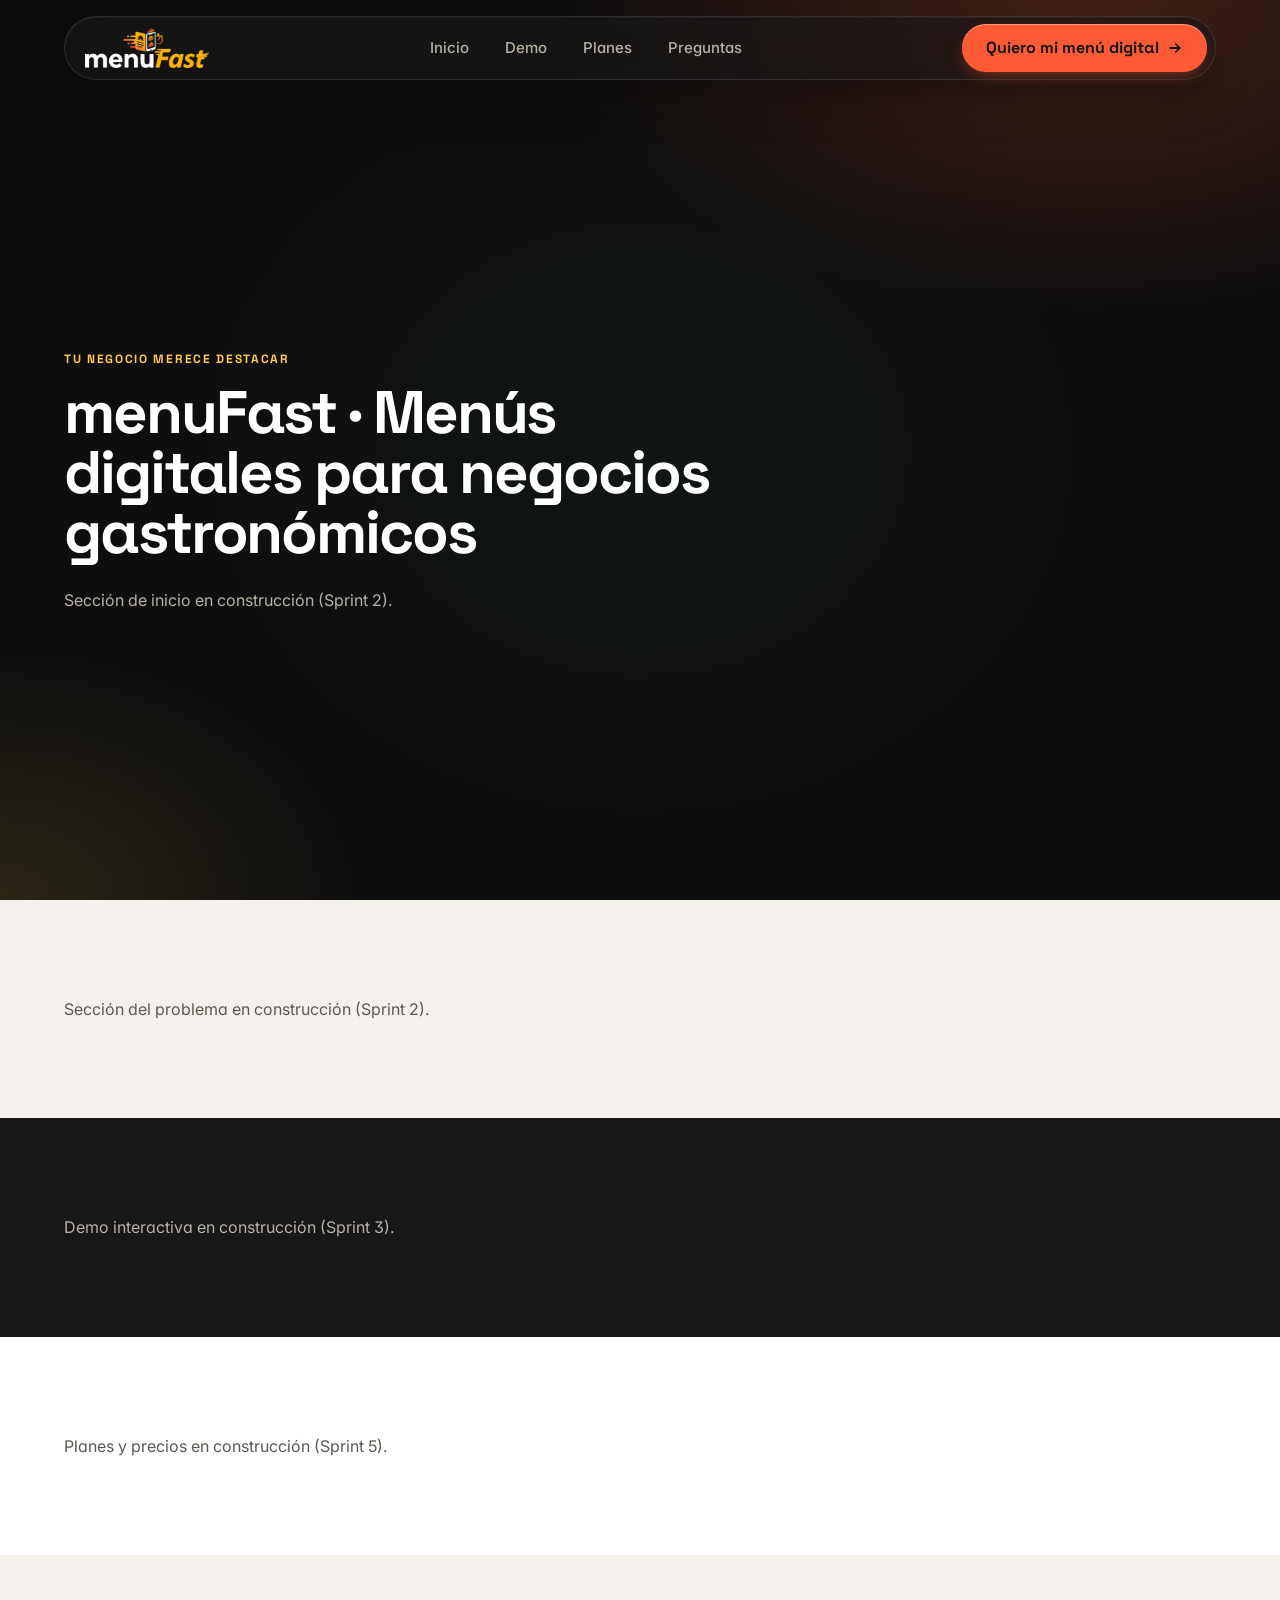
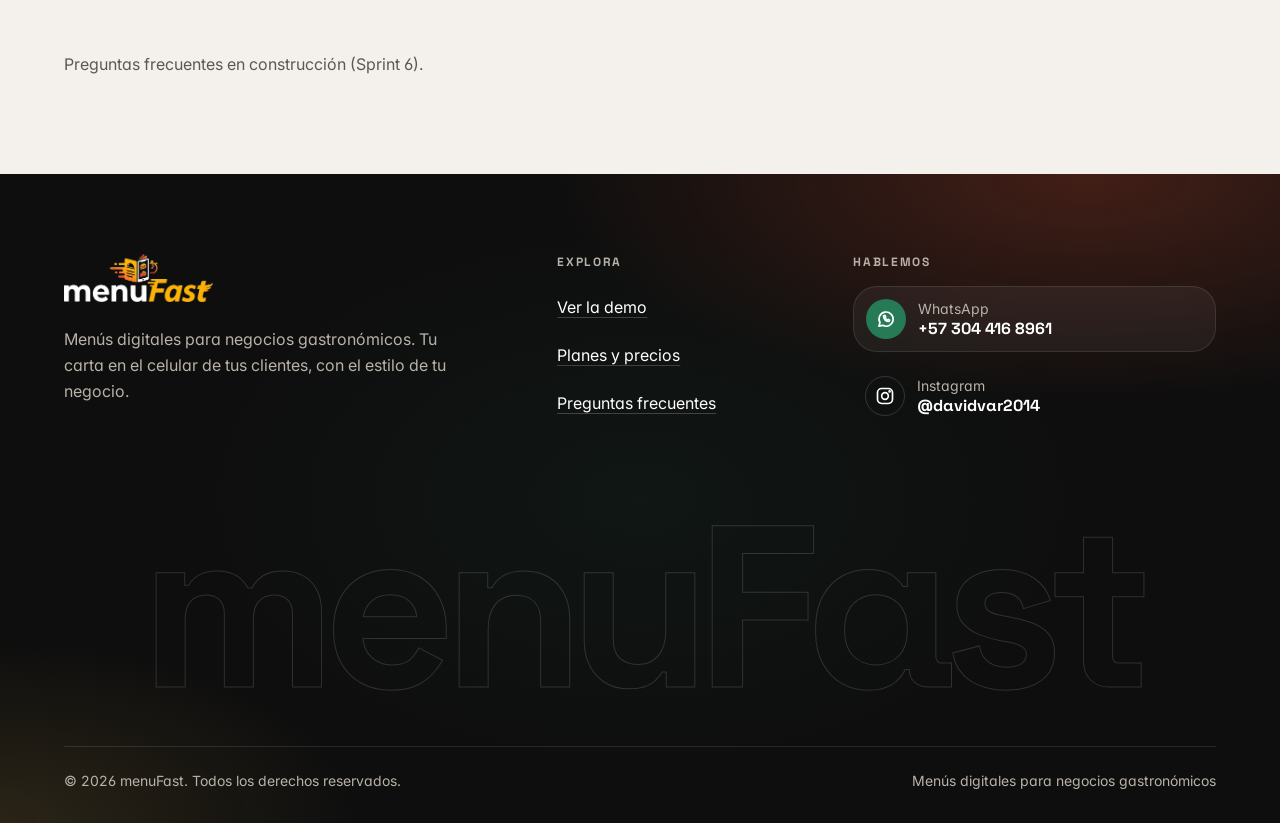
==== index.html @ eea3c393 "sprint-1: base del proyecto, tokens Tailwind, header, footer y config Co-Authored-By: Claude Opus 5." ====
<!doctype html>
<html lang="es-CO">
<head>
  <meta charset="utf-8">
  <meta name="viewport" content="width=device-width, initial-scale=1, viewport-fit=cover">
  <title>menuFast · Menús digitales para negocios gastronómicos</title>
  <meta name="description" content="Menús digitales personalizados para restaurantes, cafeterías y negocios de comida en Colombia. Tu carta en el celular de tus clientes, con código QR y el estilo de tu negocio.">
  <meta name="theme-color" content="">
  <link rel="icon" type="image/png" href="assets/logo/favicon-48.png">
  <link rel="apple-touch-icon" href="assets/logo/apple-touch-icon.png">

  <link rel="preconnect" href="https://fonts.googleapis.com">
  <link rel="preconnect" href="https://fonts.gstatic.com" crossorigin>
  <link rel="stylesheet" href="https://fonts.googleapis.com/css2?family=Inter:wght@400;500;600&family=Space+Grotesk:wght@500;700&display=swap">
  <link rel="stylesheet" href="css/app.css">

  <script src="js/config.js" defer></script>
  <script src="js/main.js" defer></script>
</head>
<body class="min-h-svh overflow-x-clip">

  <a href="#contenido"
     class="sr-only focus:not-sr-only focus:fixed focus:left-4 focus:top-4 focus:z-[60] focus:rounded-pastilla focus:bg-amarillo focus:px-4 focus:py-2 focus:font-semibold focus:text-carbon">
    Saltar al contenido
  </a>

  <!-- ===================== HEADER ===================== -->
  <header id="header" class="group/header fixed inset-x-0 top-0 z-50 px-4 pt-3 sm:px-6 sm:pt-4">
    <div class="vidrio-oscuro mx-auto flex h-16 max-w-6xl items-center justify-between gap-4 rounded-pastilla pl-5 pr-2 shadow-flotante
                transition-[background-color,box-shadow] duration-500 ease-premium
                group-data-[scroll]/header:bg-carbon/85">

      <a href="#inicio" class="flex min-h-11 shrink-0 items-center rounded-pastilla" aria-label="menuFast, ir al inicio">
        <img src="assets/logo/menufast-logo-claro.webp" alt="menuFast" width="640" height="206"
             class="h-9 w-auto sm:h-10" fetchpriority="high">
      </a>

      <nav aria-label="Principal" class="hidden lg:block">
        <ul class="flex items-center gap-1">
          <li><a href="#inicio"    class="nav-enlace">Inicio</a></li>
          <li><a href="#demo"      class="nav-enlace">Demo</a></li>
          <li><a href="#planes"    class="nav-enlace">Planes</a></li>
          <li><a href="#preguntas" class="nav-enlace">Preguntas</a></li>
        </ul>
      </nav>

      <div class="flex items-center gap-2">
        <a data-wa class="btn-cta group hidden h-12 sm:inline-flex">
          Quiero mi menú digital
          <svg aria-hidden="true" viewBox="0 0 20 20" class="size-4 transition-transform duration-300 ease-premium group-hover:translate-x-0.5" fill="none" stroke="currentColor" stroke-width="2.2" stroke-linecap="round" stroke-linejoin="round"><path d="M4 10h12M11 5l5 5-5 5"/></svg>
        </a>

        <button id="menu-boton" type="button"
                class="grid size-12 place-items-center rounded-pastilla text-blanco transition-colors duration-300 ease-premium hover:bg-blanco/10 lg:hidden"
                aria-expanded="false" aria-controls="menu-movil" aria-label="Abrir menú">
          <svg aria-hidden="true" viewBox="0 0 24 24" class="size-6" fill="none" stroke="currentColor" stroke-width="2" stroke-linecap="round">
            <path class="origin-center transition-transform duration-300 ease-premium group-data-[menu-abierto]/header:translate-y-[5px] group-data-[menu-abierto]/header:rotate-45" d="M4 7h16"/>
            <path class="origin-center transition-transform duration-300 ease-premium group-data-[menu-abierto]/header:-translate-y-[5px] group-data-[menu-abierto]/header:-rotate-45" d="M4 17h16"/>
          </svg>
        </button>
      </div>
    </div>

    <!-- Menú móvil -->
    <div id="menu-movil" hidden
         class="vidrio-oscuro mx-auto mt-2 max-w-6xl rounded-tarjeta bg-carbon/95! p-3 shadow-flotante lg:hidden">
      <nav aria-label="Principal móvil">
        <ul class="grid gap-1">
          <li><a href="#inicio"    class="nav-enlace-movil">Inicio <span aria-hidden="true">01</span></a></li>
          <li><a href="#demo"      class="nav-enlace-movil">Demo <span aria-hidden="true">02</span></a></li>
          <li><a href="#planes"    class="nav-enlace-movil">Planes <span aria-hidden="true">03</span></a></li>
          <li><a href="#preguntas" class="nav-enlace-movil">Preguntas <span aria-hidden="true">04</span></a></li>
        </ul>
      </nav>
      <a data-wa class="btn-cta mt-3 w-full">Quiero mi menú digital</a>
    </div>
  </header>

  <!-- ===================== CONTENIDO ===================== -->
  <main id="contenido">

    <!-- Sprint 2: Hero -->
    <section id="inicio" class="malla-carbon relative grid min-h-svh place-items-center px-4 pb-16 pt-32 text-blanco">
      <div class="mx-auto w-full max-w-6xl">
        <p class="etiqueta text-amarillo">Tu negocio merece destacar</p>
        <h1 class="mt-4 max-w-3xl text-4xl sm:text-6xl">menuFast · Menús digitales para negocios gastronómicos</h1>
        <p class="mt-6 text-gris-claro">Sección de inicio en construcción (Sprint 2).</p>
      </div>
    </section>

    <!-- Sprint 2: Problema -->
    <section id="problema" class="bg-crema px-4 py-24">
      <p class="mx-auto max-w-6xl text-gris">Sección del problema en construcción (Sprint 2).</p>
    </section>

    <!-- Sprint 3: Demo interactiva -->
    <section id="demo" class="bg-carbon px-4 py-24 text-blanco">
      <p class="mx-auto max-w-6xl text-gris-claro">Demo interactiva en construcción (Sprint 3).</p>
    </section>

    <!-- Sprint 5: Planes -->
    <section id="planes" class="bg-blanco px-4 py-24">
      <p class="mx-auto max-w-6xl text-gris">Planes y precios en construcción (Sprint 5).</p>
    </section>

    <!-- Sprint 6: Preguntas frecuentes -->
    <section id="preguntas" class="bg-crema px-4 py-24">
      <p class="mx-auto max-w-6xl text-gris">Preguntas frecuentes en construcción (Sprint 6).</p>
    </section>
  </main>

  <!-- ===================== FOOTER ===================== -->
  <footer class="malla-carbon relative overflow-hidden px-4 pb-8 pt-20 text-blanco sm:px-6">
    <div class="mx-auto grid max-w-6xl gap-12 sm:grid-cols-2 lg:grid-cols-12 lg:gap-8">

      <div class="sm:col-span-2 lg:col-span-5">
        <img src="assets/logo/menufast-logo-claro.webp" alt="menuFast" width="640" height="206"
             loading="lazy" class="h-12 w-auto">
        <p class="mt-6 max-w-sm text-gris-claro">
          Menús digitales para negocios gastronómicos. Tu carta en el celular de tus clientes, con el estilo de tu negocio.
        </p>
      </div>

      <nav aria-label="Pie de página" class="lg:col-span-3">
        <h2 class="etiqueta text-gris-claro">Explora</h2>
        <ul class="mt-4 grid gap-1">
          <li><a href="#demo"      class="pie-enlace">Ver la demo</a></li>
          <li><a href="#planes"    class="pie-enlace">Planes y precios</a></li>
          <li><a href="#preguntas" class="pie-enlace">Preguntas frecuentes</a></li>
        </ul>
      </nav>

      <div class="lg:col-span-4">
        <h2 class="etiqueta text-gris-claro">Hablemos</h2>
        <ul class="mt-4 grid gap-3">
          <li>
            <a data-wa class="group flex min-h-11 items-center gap-3 rounded-tarjeta border border-blanco/10 bg-blanco/5 p-3 pr-5
                              transition-colors duration-300 ease-premium hover:border-verde hover:bg-verde/20">
              <span class="grid size-10 shrink-0 place-items-center rounded-pastilla bg-verde text-blanco">
                <svg aria-hidden="true" viewBox="0 0 24 24" class="size-5" fill="none" stroke="currentColor" stroke-width="2" stroke-linecap="round" stroke-linejoin="round"><path d="M3.5 20.5l1.3-4A8.5 8.5 0 1 1 8 19.6z"/><path d="M9 8.5c0 3.5 2.5 6.5 6.5 6.5l1-1.6-2-1-1 .9c-1.1-.5-2.2-1.6-2.7-2.7l.9-1-1-2z"/></svg>
              </span>
              <span class="leading-tight">
                <span class="block text-sm text-gris-claro">WhatsApp</span>
                <span class="block whitespace-nowrap font-display font-bold" data-telefono></span>
              </span>
            </a>
          </li>
          <li data-opcional>
            <a data-instagram target="_blank" rel="noopener"
               class="flex min-h-11 items-center gap-3 rounded-tarjeta p-3 transition-colors duration-300 ease-premium hover:bg-blanco/5">
              <span class="grid size-10 shrink-0 place-items-center rounded-pastilla border border-blanco/15">
                <svg aria-hidden="true" viewBox="0 0 24 24" class="size-5" fill="none" stroke="currentColor" stroke-width="2"><rect x="3" y="3" width="18" height="18" rx="5"/><circle cx="12" cy="12" r="4"/><circle cx="17.5" cy="6.5" r="0.6" fill="currentColor"/></svg>
              </span>
              <span class="leading-tight">
                <span class="block text-sm text-gris-claro">Instagram</span>
                <span class="block font-display font-bold" data-instagram-texto></span>
              </span>
            </a>
          </li>
          <li data-opcional>
            <a data-correo class="pie-enlace"></a>
          </li>
        </ul>
      </div>
    </div>

    <!-- Marca de agua decorativa -->
    <p aria-hidden="true"
       class="pointer-events-none mt-16 select-none text-center font-display text-[clamp(4rem,18vw,15rem)] font-bold leading-none tracking-[-0.06em] text-transparent
              [-webkit-text-stroke:1px_color-mix(in_srgb,var(--color-blanco)_14%,transparent)]">
      menuFast
    </p>

    <div class="mx-auto mt-6 flex max-w-6xl flex-col gap-2 border-t border-blanco/10 pt-6 text-sm text-gris-claro sm:flex-row sm:justify-between">
      <p>© <span data-anio></span> menuFast. Todos los derechos reservados.</p>
      <p>Menús digitales para negocios gastronómicos</p>
    </div>
  </footer>

</body>
</html>
---- css/app.css ----
/*! tailwindcss v4.3.3 | MIT License | https://tailwindcss.com */
@layer properties{@supports (((-webkit-hyphens:none)) and (not (margin-trim:inline))) or ((-moz-orient:inline) and (not (color:rgb(from red r g b)))){*,:before,:after,::backdrop{--tw-border-style:solid;--tw-leading:initial;--tw-font-weight:initial;--tw-tracking:initial;--tw-shadow:0 0 #0000;--tw-shadow-color:initial;--tw-shadow-alpha:100%;--tw-inset-shadow:0 0 #0000;--tw-inset-shadow-color:initial;--tw-inset-shadow-alpha:100%;--tw-ring-color:initial;--tw-ring-shadow:0 0 #0000;--tw-inset-ring-color:initial;--tw-inset-ring-shadow:0 0 #0000;--tw-ring-inset:initial;--tw-ring-offset-width:0px;--tw-ring-offset-color:#fff;--tw-ring-offset-shadow:0 0 #0000;--tw-backdrop-blur:initial;--tw-backdrop-brightness:initial;--tw-backdrop-contrast:initial;--tw-backdrop-grayscale:initial;--tw-backdrop-hue-rotate:initial;--tw-backdrop-invert:initial;--tw-backdrop-opacity:initial;--tw-backdrop-saturate:initial;--tw-backdrop-sepia:initial;--tw-duration:initial;--tw-ease:initial;--tw-translate-x:0;--tw-translate-y:0;--tw-translate-z:0}}}@layer theme{:root,:host{--font-sans:"Inter", ui-sans-serif, system-ui, sans-serif;--font-mono:ui-monospace, SFMono-Regular, Menlo, Monaco, Consolas, "Liberation Mono", "Courier New", monospace;--spacing:.25rem;--container-sm:24rem;--container-3xl:48rem;--container-6xl:72rem;--text-xs:.75rem;--text-xs--line-height:calc(1 / .75);--text-sm:.875rem;--text-sm--line-height:calc(1.25 / .875);--text-base:1rem;--text-base--line-height:calc(1.5 / 1);--text-xl:1.25rem;--text-xl--line-height:calc(1.75 / 1.25);--text-4xl:2.25rem;--text-4xl--line-height:calc(2.5 / 2.25);--text-6xl:3.75rem;--text-6xl--line-height:1;--font-weight-medium:500;--font-weight-semibold:600;--font-weight-bold:700;--leading-tight:1.25;--radius-2xl:1rem;--blur-xl:24px;--default-transition-duration:.15s;--default-transition-timing-function:cubic-bezier(.4, 0, .2, 1);--default-font-family:var(--font-sans);--default-mono-font-family:var(--font-mono);--color-carbon:#171717;--color-carbon-hondo:#0e0e0e;--color-coral:#ff5a36;--color-amarillo:#ffc857;--color-blanco:#fff;--color-crema:#f4f1ec;--color-verde:#267a55;--color-gris:#5c5852;--color-gris-claro:#b8b2a8;--font-display:"Space Grotesk", ui-sans-serif, system-ui, sans-serif;--tracking-titular:-.035em;--tracking-etiqueta:.14em;--leading-titular:1.02;--leading-lectura:1.65;--ease-premium:cubic-bezier(.22, 1, .36, 1);--shadow-cta-hover:0 1px 0 #ffffff59 inset, 0 10px 28px -6px #ff5a368c, 0 2px 4px #1717171f;--radius-pastilla:999px;--radius-tarjeta:1.5rem}}@layer base{*,:after,:before,::backdrop{box-sizing:border-box;border:0 solid;margin:0;padding:0}::file-selector-button{box-sizing:border-box;border:0 solid;margin:0;padding:0}html,:host{-webkit-text-size-adjust:100%;tab-size:4;line-height:1.5;font-family:var(--default-font-family,-apple-system, BlinkMacSystemFont, "Segoe UI", Roboto, "Helvetica Neue", "Noto Sans", Arial, sans-serif, "Apple Color Emoji", "Segoe UI Emoji", "Segoe UI Symbol", "Noto Color Emoji");font-feature-settings:var(--default-font-feature-settings,normal);font-variation-settings:var(--default-font-variation-settings,normal);-webkit-tap-highlight-color:transparent}hr{height:0;color:inherit;border-top-width:1px}abbr:where([title]){-webkit-text-decoration:underline dotted;text-decoration:underline dotted}h1,h2,h3,h4,h5,h6{font-size:inherit;font-weight:inherit}a{color:inherit;-webkit-text-decoration:inherit;-webkit-text-decoration:inherit;-webkit-text-decoration:inherit;text-decoration:inherit}b,strong{font-weight:bolder}code,kbd,samp,pre{font-family:var(--default-mono-font-family,ui-monospace, SFMono-Regular, Menlo, Monaco, Consolas, "Liberation Mono", "Courier New", monospace);font-feature-settings:var(--default-mono-font-feature-settings,normal);font-variation-settings:var(--default-mono-font-variation-settings,normal);font-size:1em}small{font-size:80%}sub,sup{vertical-align:baseline;font-size:75%;line-height:0;position:relative}sub{bottom:-.25em}sup{top:-.5em}table{text-indent:0;border-color:inherit;border-collapse:collapse}:-moz-focusring:where(:not(iframe)){outline:auto}progress{vertical-align:baseline}summary{display:list-item}ol,ul,menu{list-style:none}img,svg,video,canvas,audio,iframe,embed,object{vertical-align:middle;display:block}img,video{max-width:100%;height:auto}button,input,select,optgroup,textarea{font:inherit;font-feature-settings:inherit;font-variation-settings:inherit;letter-spacing:inherit;color:inherit;opacity:1;background-color:#0000;border-radius:0}::file-selector-button{font:inherit;font-feature-settings:inherit;font-variation-settings:inherit;letter-spacing:inherit;color:inherit;opacity:1;background-color:#0000;border-radius:0}:where(select:is([multiple],[size])) optgroup{font-weight:bolder}:where(select:is([multiple],[size])) optgroup option{padding-inline-start:20px}::file-selector-button{margin-inline-end:4px}::placeholder{opacity:1}@supports (not ((-webkit-appearance:-apple-pay-button))) or (contain-intrinsic-size:1px){::placeholder{color:currentColor}@supports (color:color-mix(in lab, red, red)){::placeholder{color:color-mix(in oklab, currentcolor 50%, transparent)}}}textarea{resize:vertical}::-webkit-search-decoration{-webkit-appearance:none}::-webkit-date-and-time-value{min-height:1lh;text-align:inherit}::-webkit-datetime-edit{display:inline-flex}::-webkit-datetime-edit-fields-wrapper{padding:0}::-webkit-datetime-edit{padding-block:0}::-webkit-datetime-edit-year-field{padding-block:0}::-webkit-datetime-edit-month-field{padding-block:0}::-webkit-datetime-edit-day-field{padding-block:0}::-webkit-datetime-edit-hour-field{padding-block:0}::-webkit-datetime-edit-minute-field{padding-block:0}::-webkit-datetime-edit-second-field{padding-block:0}::-webkit-datetime-edit-millisecond-field{padding-block:0}::-webkit-datetime-edit-meridiem-field{padding-block:0}::-webkit-calendar-picker-indicator{line-height:1}:-moz-ui-invalid{box-shadow:none}button,input:where([type=button],[type=reset],[type=submit]){appearance:button}::file-selector-button{appearance:button}::-webkit-inner-spin-button{height:auto}::-webkit-outer-spin-button{height:auto}[hidden]:where(:not([hidden=until-found])){display:none!important}html{scroll-behavior:smooth;-webkit-text-size-adjust:100%;scroll-padding-top:6rem}body{background-color:var(--color-crema);font-family:var(--font-sans);font-size:var(--text-base);line-height:var(--tw-leading,var(--text-base--line-height));color:var(--color-carbon);-webkit-font-smoothing:antialiased;-moz-osx-font-smoothing:grayscale;line-height:var(--leading-lectura);font-feature-settings:"cv11", "ss01"}h1,h2,h3{font-family:var(--font-display);--tw-font-weight:var(--font-weight-bold);font-weight:var(--font-weight-bold);text-wrap:balance;letter-spacing:var(--tracking-titular);line-height:var(--leading-titular)}:focus-visible{outline:3px solid var(--color-amarillo);outline-offset:3px;border-radius:6px}@media (prefers-reduced-motion:reduce){html{scroll-behavior:auto}*,:before,:after{transition-duration:.01ms!important;animation-duration:.01ms!important}}}@layer components{.btn-cta{min-height:calc(var(--spacing) * 11);justify-content:center;align-items:center;gap:calc(var(--spacing) * 2);border-radius:var(--radius-pastilla);background-color:var(--color-coral);padding-inline:calc(var(--spacing) * 6);padding-block:calc(var(--spacing) * 3);font-family:var(--font-display);font-size:var(--text-base);line-height:var(--tw-leading,var(--text-base--line-height));--tw-font-weight:var(--font-weight-bold);font-weight:var(--font-weight-bold);color:var(--color-carbon);--tw-shadow:0 1px 0 var(--tw-shadow-color,#ffffff59) inset, 0 6px 16px -4px var(--tw-shadow-color,#ff5a3673), 0 2px 4px var(--tw-shadow-color,#1717171f);box-shadow:var(--tw-inset-shadow), var(--tw-inset-ring-shadow), var(--tw-ring-offset-shadow), var(--tw-ring-shadow), var(--tw-shadow);transition-property:transform,box-shadow,background-color;transition-timing-function:var(--tw-ease,var(--default-transition-timing-function));transition-duration:var(--tw-duration,var(--default-transition-duration));--tw-duration:.3s;--tw-ease:var(--ease-premium);transition-duration:.3s;transition-timing-function:var(--ease-premium);display:inline-flex}@media (hover:hover){.btn-cta:hover{--tw-translate-y:calc(var(--spacing) * -.5);translate:var(--tw-translate-x) var(--tw-translate-y)}}.btn-cta:active{--tw-translate-y:0px;translate:var(--tw-translate-x) var(--tw-translate-y);scale:.98}.btn-cta:hover{box-shadow:var(--shadow-cta-hover)}.vidrio-oscuro{border-style:var(--tw-border-style);border-width:1px;border-color:#ffffff1a}@supports (color:color-mix(in lab, red, red)){.vidrio-oscuro{border-color:color-mix(in oklab, var(--color-blanco) 10%, transparent)}}.vidrio-oscuro{background-color:#171717b3}@supports (color:color-mix(in lab, red, red)){.vidrio-oscuro{background-color:color-mix(in oklab, var(--color-carbon) 70%, transparent)}}.vidrio-oscuro{--tw-backdrop-blur:blur(var(--blur-xl));--tw-backdrop-saturate:saturate(150%);-webkit-backdrop-filter:var(--tw-backdrop-blur,) var(--tw-backdrop-brightness,) var(--tw-backdrop-contrast,) var(--tw-backdrop-grayscale,) var(--tw-backdrop-hue-rotate,) var(--tw-backdrop-invert,) var(--tw-backdrop-opacity,) var(--tw-backdrop-saturate,) var(--tw-backdrop-sepia,);backdrop-filter:var(--tw-backdrop-blur,) var(--tw-backdrop-brightness,) var(--tw-backdrop-contrast,) var(--tw-backdrop-grayscale,) var(--tw-backdrop-hue-rotate,) var(--tw-backdrop-invert,) var(--tw-backdrop-opacity,) var(--tw-backdrop-saturate,) var(--tw-backdrop-sepia,)}.malla-carbon{background-color:var(--color-carbon-hondo);background-image:radial-gradient(60% 50% at 85% 0,#ff5a3638,#0000 70%),radial-gradient(40% 40% at 0 100%,#ffc8571f,#0000 70%),radial-gradient(50% 60%,#267a5514,#0000 70%)}@supports (color:color-mix(in lab, red, red)){.malla-carbon{background-image:radial-gradient(60% 50% at 85% 0%, color-mix(in srgb, var(--color-coral) 22%, transparent), transparent 70%), radial-gradient(40% 40% at 0% 100%, color-mix(in srgb, var(--color-amarillo) 12%, transparent), transparent 70%), radial-gradient(50% 60% at 50% 50%, color-mix(in srgb, var(--color-verde) 8%, transparent), transparent 70%)}}.nav-enlace{min-height:calc(var(--spacing) * 11);border-radius:var(--radius-pastilla);padding-inline:calc(var(--spacing) * 4);--tw-font-weight:var(--font-weight-medium);font-size:.9375rem;font-weight:var(--font-weight-medium);color:var(--color-gris-claro);transition-property:color,background-color,border-color,outline-color,text-decoration-color,fill,stroke,--tw-gradient-from,--tw-gradient-via,--tw-gradient-to;transition-timing-function:var(--tw-ease,var(--default-transition-timing-function));transition-duration:var(--tw-duration,var(--default-transition-duration));--tw-duration:.3s;--tw-ease:var(--ease-premium);transition-duration:.3s;transition-timing-function:var(--ease-premium);align-items:center;display:inline-flex;position:relative}@media (hover:hover){.nav-enlace:hover{background-color:#ffffff0d}@supports (color:color-mix(in lab, red, red)){.nav-enlace:hover{background-color:color-mix(in oklab, var(--color-blanco) 5%, transparent)}}.nav-enlace:hover{color:var(--color-blanco)}}.nav-enlace-movil{min-height:calc(var(--spacing) * 14);border-radius:var(--radius-2xl);padding-inline:calc(var(--spacing) * 4);font-family:var(--font-display);font-size:var(--text-xl);line-height:var(--tw-leading,var(--text-xl--line-height));--tw-font-weight:var(--font-weight-bold);font-weight:var(--font-weight-bold);color:var(--color-blanco);transition-property:color,background-color,border-color,outline-color,text-decoration-color,fill,stroke,--tw-gradient-from,--tw-gradient-via,--tw-gradient-to;transition-timing-function:var(--tw-ease,var(--default-transition-timing-function));transition-duration:var(--tw-duration,var(--default-transition-duration));--tw-duration:.3s;--tw-ease:var(--ease-premium);transition-duration:.3s;transition-timing-function:var(--ease-premium);justify-content:space-between;align-items:center;display:flex}@media (hover:hover){.nav-enlace-movil:hover{background-color:#ffffff0d}@supports (color:color-mix(in lab, red, red)){.nav-enlace-movil:hover{background-color:color-mix(in oklab, var(--color-blanco) 5%, transparent)}}}.nav-enlace-movil span{font-family:var(--font-sans);font-size:var(--text-sm);line-height:var(--tw-leading,var(--text-sm--line-height));--tw-font-weight:var(--font-weight-medium);font-weight:var(--font-weight-medium);color:var(--color-gris-claro)}.pie-enlace{min-height:calc(var(--spacing) * 11);color:var(--color-blanco);align-items:center;text-decoration-line:underline;text-decoration-color:#fff3;display:inline-flex}@supports (color:color-mix(in lab, red, red)){.pie-enlace{-webkit-text-decoration-color:color-mix(in oklab, var(--color-blanco) 20%, transparent);-webkit-text-decoration-color:color-mix(in oklab, var(--color-blanco) 20%, transparent);text-decoration-color:color-mix(in oklab, var(--color-blanco) 20%, transparent)}}.pie-enlace{text-underline-offset:4px;transition-property:color,background-color,border-color,outline-color,text-decoration-color,fill,stroke,--tw-gradient-from,--tw-gradient-via,--tw-gradient-to;transition-timing-function:var(--tw-ease,var(--default-transition-timing-function));transition-duration:var(--tw-duration,var(--default-transition-duration));--tw-duration:.3s;--tw-ease:var(--ease-premium);transition-duration:.3s;transition-timing-function:var(--ease-premium)}@media (hover:hover){.pie-enlace:hover{-webkit-text-decoration-color:var(--color-coral);-webkit-text-decoration-color:var(--color-coral);text-decoration-color:var(--color-coral)}}.etiqueta{font-family:var(--font-display);font-size:var(--text-xs);line-height:var(--tw-leading,var(--text-xs--line-height));--tw-font-weight:var(--font-weight-bold);font-weight:var(--font-weight-bold);text-transform:uppercase;letter-spacing:var(--tracking-etiqueta)}}@layer utilities{.pointer-events-none{pointer-events:none}.sr-only{clip-path:inset(50%);white-space:nowrap;border-width:0;width:1px;height:1px;margin:-1px;padding:0;position:absolute;overflow:hidden}.fixed{position:fixed}.relative{position:relative}.inset-x-0{inset-inline:0}.top-0{top:0}.z-50{z-index:50}.mx-auto{margin-inline:auto}.mt-2{margin-top:calc(var(--spacing) * 2)}.mt-3{margin-top:calc(var(--spacing) * 3)}.mt-4{margin-top:calc(var(--spacing) * 4)}.mt-6{margin-top:calc(var(--spacing) * 6)}.mt-16{margin-top:calc(var(--spacing) * 16)}.block{display:block}.flex{display:flex}.grid{display:grid}.hidden{display:none}.size-4{width:calc(var(--spacing) * 4);height:calc(var(--spacing) * 4)}.size-5{width:calc(var(--spacing) * 5);height:calc(var(--spacing) * 5)}.size-6{width:calc(var(--spacing) * 6);height:calc(var(--spacing) * 6)}.size-10{width:calc(var(--spacing) * 10);height:calc(var(--spacing) * 10)}.size-12{width:calc(var(--spacing) * 12);height:calc(var(--spacing) * 12)}.h-9{height:calc(var(--spacing) * 9)}.h-12{height:calc(var(--spacing) * 12)}.h-16{height:calc(var(--spacing) * 16)}.min-h-11{min-height:calc(var(--spacing) * 11)}.min-h-svh{min-height:100svh}.w-auto{width:auto}.w-full{width:100%}.max-w-3xl{max-width:var(--container-3xl)}.max-w-6xl{max-width:var(--container-6xl)}.max-w-sm{max-width:var(--container-sm)}.shrink-0{flex-shrink:0}.origin-center{transform-origin:50%}.flex-col{flex-direction:column}.place-items-center{place-items:center}.items-center{align-items:center}.justify-between{justify-content:space-between}.gap-1{gap:var(--spacing)}.gap-2{gap:calc(var(--spacing) * 2)}.gap-3{gap:calc(var(--spacing) * 3)}.gap-4{gap:calc(var(--spacing) * 4)}.gap-12{gap:calc(var(--spacing) * 12)}.overflow-hidden{overflow:hidden}.overflow-x-clip{overflow-x:clip}.rounded-pastilla{border-radius:var(--radius-pastilla)}.rounded-tarjeta{border-radius:var(--radius-tarjeta)}.border{border-style:var(--tw-border-style);border-width:1px}.border-t{border-top-style:var(--tw-border-style);border-top-width:1px}.border-blanco\/10{border-color:#ffffff1a}@supports (color:color-mix(in lab, red, red)){.border-blanco\/10{border-color:color-mix(in oklab, var(--color-blanco) 10%, transparent)}}.border-blanco\/15{border-color:#ffffff26}@supports (color:color-mix(in lab, red, red)){.border-blanco\/15{border-color:color-mix(in oklab, var(--color-blanco) 15%, transparent)}}.bg-blanco{background-color:var(--color-blanco)}.bg-blanco\/5{background-color:#ffffff0d}@supports (color:color-mix(in lab, red, red)){.bg-blanco\/5{background-color:color-mix(in oklab, var(--color-blanco) 5%, transparent)}}.bg-carbon{background-color:var(--color-carbon)}.bg-carbon\/95\!{background-color:#171717f2!important}@supports (color:color-mix(in lab, red, red)){.bg-carbon\/95\!{background-color:color-mix(in oklab, var(--color-carbon) 95%, transparent)!important}}.bg-crema{background-color:var(--color-crema)}.bg-verde{background-color:var(--color-verde)}.p-3{padding:calc(var(--spacing) * 3)}.px-4{padding-inline:calc(var(--spacing) * 4)}.py-24{padding-block:calc(var(--spacing) * 24)}.pt-3{padding-top:calc(var(--spacing) * 3)}.pt-6{padding-top:calc(var(--spacing) * 6)}.pt-20{padding-top:calc(var(--spacing) * 20)}.pt-32{padding-top:calc(var(--spacing) * 32)}.pr-2{padding-right:calc(var(--spacing) * 2)}.pr-5{padding-right:calc(var(--spacing) * 5)}.pb-8{padding-bottom:calc(var(--spacing) * 8)}.pb-16{padding-bottom:calc(var(--spacing) * 16)}.pl-5{padding-left:calc(var(--spacing) * 5)}.text-center{text-align:center}.font-display{font-family:var(--font-display)}.text-4xl{font-size:var(--text-4xl);line-height:var(--tw-leading,var(--text-4xl--line-height))}.text-sm{font-size:var(--text-sm);line-height:var(--tw-leading,var(--text-sm--line-height))}.text-\[clamp\(4rem\,18vw\,15rem\)\]{font-size:clamp(4rem,18vw,15rem)}.leading-none{--tw-leading:1;line-height:1}.leading-tight{--tw-leading:var(--leading-tight);line-height:var(--leading-tight)}.font-bold{--tw-font-weight:var(--font-weight-bold);font-weight:var(--font-weight-bold)}.tracking-\[-0\.06em\]{--tw-tracking:-.06em;letter-spacing:-.06em}.whitespace-nowrap{white-space:nowrap}.text-amarillo{color:var(--color-amarillo)}.text-blanco{color:var(--color-blanco)}.text-gris{color:var(--color-gris)}.text-gris-claro{color:var(--color-gris-claro)}.text-transparent{color:#0000}.shadow-flotante{--tw-shadow:0 1px 0 var(--tw-shadow-color,#ffffff0f) inset, 0 8px 16px -4px var(--tw-shadow-color,#0e0e0e59), 0 24px 48px -12px var(--tw-shadow-color,#0e0e0e73);box-shadow:var(--tw-inset-shadow), var(--tw-inset-ring-shadow), var(--tw-ring-offset-shadow), var(--tw-ring-shadow), var(--tw-shadow)}.backdrop-blur{--tw-backdrop-blur:blur(8px);-webkit-backdrop-filter:var(--tw-backdrop-blur,) var(--tw-backdrop-brightness,) var(--tw-backdrop-contrast,) var(--tw-backdrop-grayscale,) var(--tw-backdrop-hue-rotate,) var(--tw-backdrop-invert,) var(--tw-backdrop-opacity,) var(--tw-backdrop-saturate,) var(--tw-backdrop-sepia,);backdrop-filter:var(--tw-backdrop-blur,) var(--tw-backdrop-brightness,) var(--tw-backdrop-contrast,) var(--tw-backdrop-grayscale,) var(--tw-backdrop-hue-rotate,) var(--tw-backdrop-invert,) var(--tw-backdrop-opacity,) var(--tw-backdrop-saturate,) var(--tw-backdrop-sepia,)}.transition-\[background-color\,box-shadow\]{transition-property:background-color,box-shadow;transition-timing-function:var(--tw-ease,var(--default-transition-timing-function));transition-duration:var(--tw-duration,var(--default-transition-duration))}.transition-colors{transition-property:color,background-color,border-color,outline-color,text-decoration-color,fill,stroke,--tw-gradient-from,--tw-gradient-via,--tw-gradient-to;transition-timing-function:var(--tw-ease,var(--default-transition-timing-function));transition-duration:var(--tw-duration,var(--default-transition-duration))}.transition-transform{transition-property:transform,translate,scale,rotate;transition-timing-function:var(--tw-ease,var(--default-transition-timing-function));transition-duration:var(--tw-duration,var(--default-transition-duration))}.duration-300{--tw-duration:.3s;transition-duration:.3s}.duration-500{--tw-duration:.5s;transition-duration:.5s}.ease-premium{--tw-ease:var(--ease-premium);transition-timing-function:var(--ease-premium)}.select-none{-webkit-user-select:none;user-select:none}.\[-webkit-text-stroke\:1px_color-mix\(in_srgb\,var\(--color-blanco\)_14\%\,transparent\)\]{-webkit-text-stroke:1px #ffffff24}@supports (color:color-mix(in lab, red, red)){.\[-webkit-text-stroke\:1px_color-mix\(in_srgb\,var\(--color-blanco\)_14\%\,transparent\)\]{-webkit-text-stroke:1px color-mix(in srgb,var(--color-blanco) 14%,transparent)}}@media (hover:hover){.group-hover\:translate-x-0\.5:is(:where(.group):hover *){--tw-translate-x:calc(var(--spacing) * .5);translate:var(--tw-translate-x) var(--tw-translate-y)}}.group-data-\[menu-abierto\]\/header\:-translate-y-\[5px\]:is(:where(.group\/header)[data-menu-abierto] *){--tw-translate-y:calc(5px * -1);translate:var(--tw-translate-x) var(--tw-translate-y)}.group-data-\[menu-abierto\]\/header\:translate-y-\[5px\]:is(:where(.group\/header)[data-menu-abierto] *){--tw-translate-y:5px;translate:var(--tw-translate-x) var(--tw-translate-y)}.group-data-\[menu-abierto\]\/header\:-rotate-45:is(:where(.group\/header)[data-menu-abierto] *){rotate:-45deg}.group-data-\[menu-abierto\]\/header\:rotate-45:is(:where(.group\/header)[data-menu-abierto] *){rotate:45deg}.group-data-\[scroll\]\/header\:bg-carbon\/85:is(:where(.group\/header)[data-scroll] *){background-color:#171717d9}@supports (color:color-mix(in lab, red, red)){.group-data-\[scroll\]\/header\:bg-carbon\/85:is(:where(.group\/header)[data-scroll] *){background-color:color-mix(in oklab, var(--color-carbon) 85%, transparent)}}@media (hover:hover){.hover\:border-verde:hover{border-color:var(--color-verde)}.hover\:bg-blanco\/5:hover{background-color:#ffffff0d}@supports (color:color-mix(in lab, red, red)){.hover\:bg-blanco\/5:hover{background-color:color-mix(in oklab, var(--color-blanco) 5%, transparent)}}.hover\:bg-blanco\/10:hover{background-color:#ffffff1a}@supports (color:color-mix(in lab, red, red)){.hover\:bg-blanco\/10:hover{background-color:color-mix(in oklab, var(--color-blanco) 10%, transparent)}}.hover\:bg-verde\/20:hover{background-color:#267a5533}@supports (color:color-mix(in lab, red, red)){.hover\:bg-verde\/20:hover{background-color:color-mix(in oklab, var(--color-verde) 20%, transparent)}}}.focus\:not-sr-only:focus{clip-path:none;white-space:normal;width:auto;height:auto;margin:0;padding:0;position:static;overflow:visible}.focus\:fixed:focus{position:fixed}.focus\:top-4:focus{top:calc(var(--spacing) * 4)}.focus\:left-4:focus{left:calc(var(--spacing) * 4)}.focus\:z-\[60\]:focus{z-index:60}.focus\:rounded-pastilla:focus{border-radius:var(--radius-pastilla)}.focus\:bg-amarillo:focus{background-color:var(--color-amarillo)}.focus\:px-4:focus{padding-inline:calc(var(--spacing) * 4)}.focus\:py-2:focus{padding-block:calc(var(--spacing) * 2)}.focus\:font-semibold:focus{--tw-font-weight:var(--font-weight-semibold);font-weight:var(--font-weight-semibold)}.focus\:text-carbon:focus{color:var(--color-carbon)}@media (min-width:40rem){.sm\:col-span-2{grid-column:span 2/span 2}.sm\:inline-flex{display:inline-flex}.sm\:h-10{height:calc(var(--spacing) * 10)}.sm\:grid-cols-2{grid-template-columns:repeat(2,minmax(0,1fr))}.sm\:flex-row{flex-direction:row}.sm\:justify-between{justify-content:space-between}.sm\:px-6{padding-inline:calc(var(--spacing) * 6)}.sm\:pt-4{padding-top:calc(var(--spacing) * 4)}.sm\:text-6xl{font-size:var(--text-6xl);line-height:var(--tw-leading,var(--text-6xl--line-height))}}@media (min-width:64rem){.lg\:col-span-3{grid-column:span 3/span 3}.lg\:col-span-4{grid-column:span 4/span 4}.lg\:col-span-5{grid-column:span 5/span 5}.lg\:block{display:block}.lg\:hidden{display:none}.lg\:grid-cols-12{grid-template-columns:repeat(12,minmax(0,1fr))}.lg\:gap-8{gap:calc(var(--spacing) * 8)}}}@property --tw-border-style{syntax:"*";inherits:false;initial-value:solid}@property --tw-leading{syntax:"*";inherits:false}@property --tw-font-weight{syntax:"*";inherits:false}@property --tw-tracking{syntax:"*";inherits:false}@property --tw-shadow{syntax:"*";inherits:false;initial-value:0 0 #0000}@property --tw-shadow-color{syntax:"*";inherits:false}@property --tw-shadow-alpha{syntax:"<percentage>";inherits:false;initial-value:100%}@property --tw-inset-shadow{syntax:"*";inherits:false;initial-value:0 0 #0000}@property --tw-inset-shadow-color{syntax:"*";inherits:false}@property --tw-inset-shadow-alpha{syntax:"<percentage>";inherits:false;initial-value:100%}@property --tw-ring-color{syntax:"*";inherits:false}@property --tw-ring-shadow{syntax:"*";inherits:false;initial-value:0 0 #0000}@property --tw-inset-ring-color{syntax:"*";inherits:false}@property --tw-inset-ring-shadow{syntax:"*";inherits:false;initial-value:0 0 #0000}@property --tw-ring-inset{syntax:"*";inherits:false}@property --tw-ring-offset-width{syntax:"<length>";inherits:false;initial-value:0}@property --tw-ring-offset-color{syntax:"*";inherits:false;initial-value:#fff}@property --tw-ring-offset-shadow{syntax:"*";inherits:false;initial-value:0 0 #0000}@property --tw-backdrop-blur{syntax:"*";inherits:false}@property --tw-backdrop-brightness{syntax:"*";inherits:false}@property --tw-backdrop-contrast{syntax:"*";inherits:false}@property --tw-backdrop-grayscale{syntax:"*";inherits:false}@property --tw-backdrop-hue-rotate{syntax:"*";inherits:false}@property --tw-backdrop-invert{syntax:"*";inherits:false}@property --tw-backdrop-opacity{syntax:"*";inherits:false}@property --tw-backdrop-saturate{syntax:"*";inherits:false}@property --tw-backdrop-sepia{syntax:"*";inherits:false}@property --tw-duration{syntax:"*";inherits:false}@property --tw-ease{syntax:"*";inherits:false}@property --tw-translate-x{syntax:"*";inherits:false;initial-value:0}@property --tw-translate-y{syntax:"*";inherits:false;initial-value:0}@property --tw-translate-z{syntax:"*";inherits:false;initial-value:0}
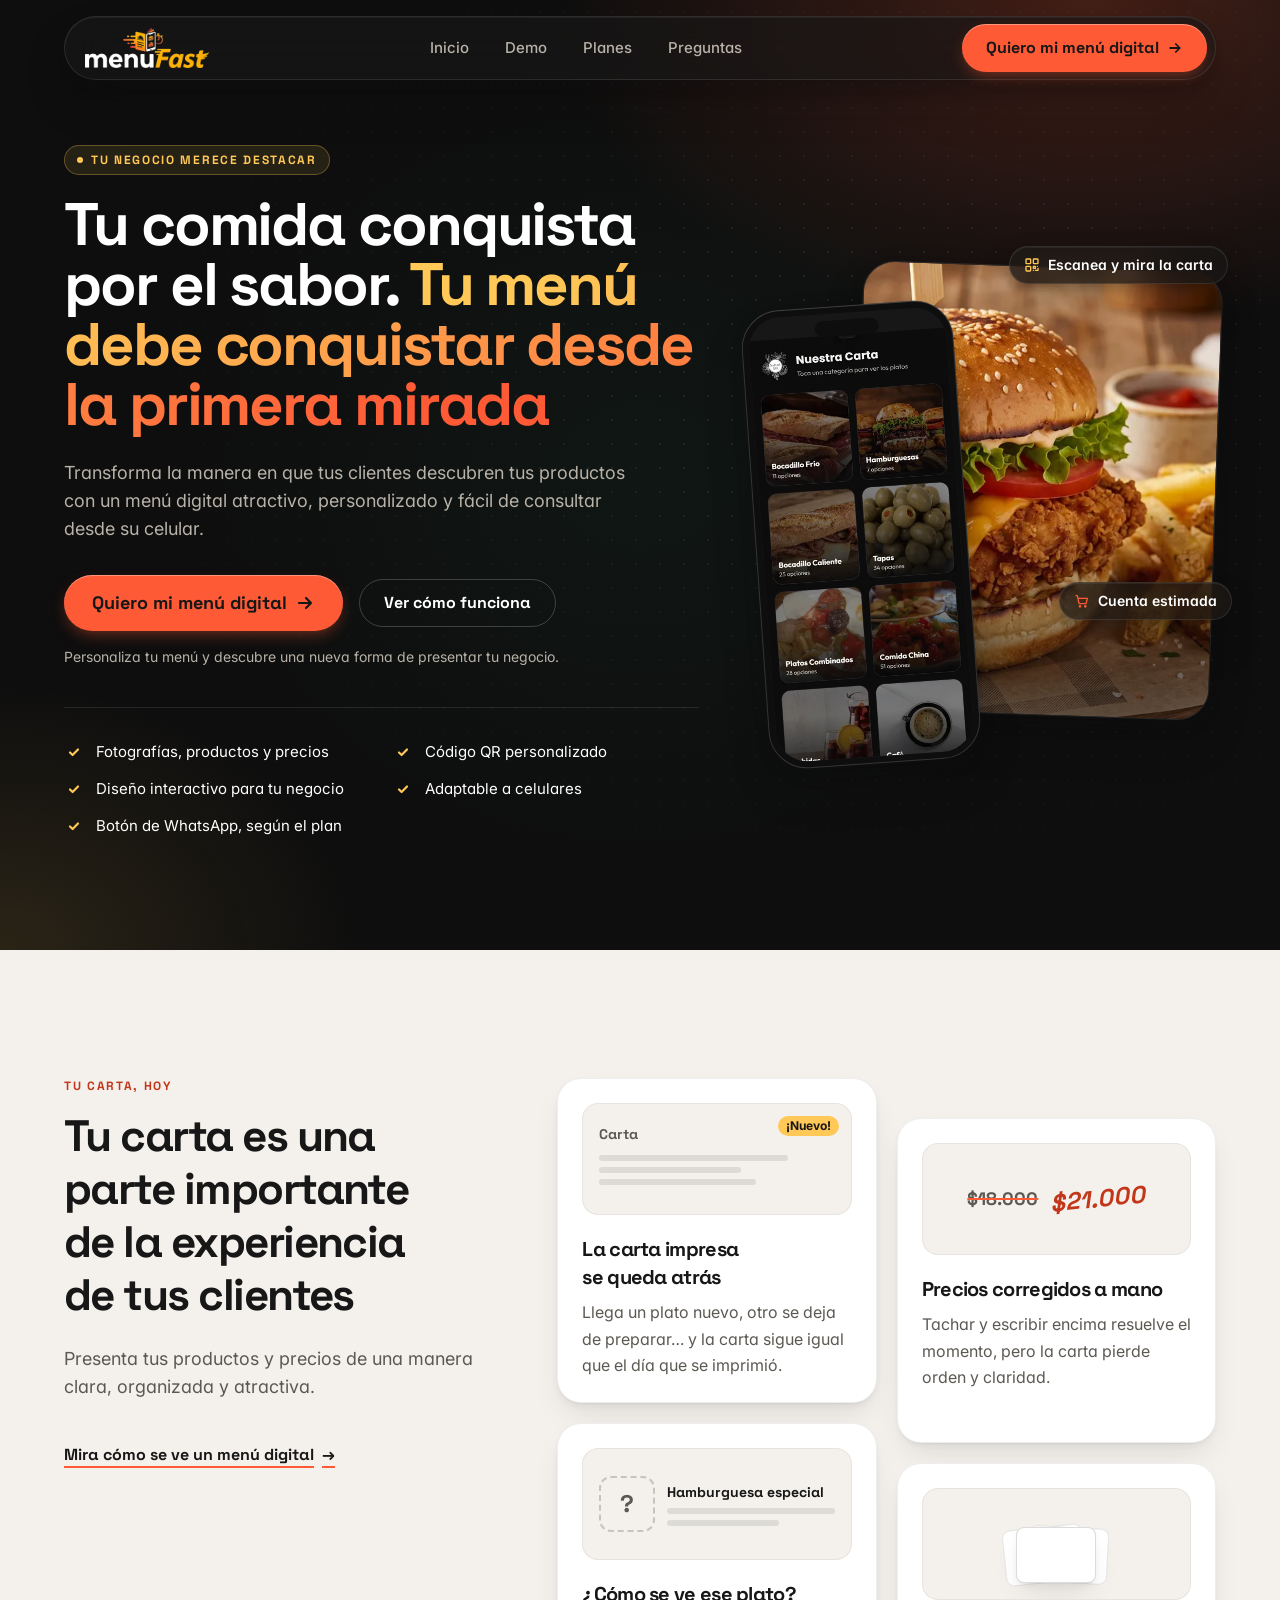
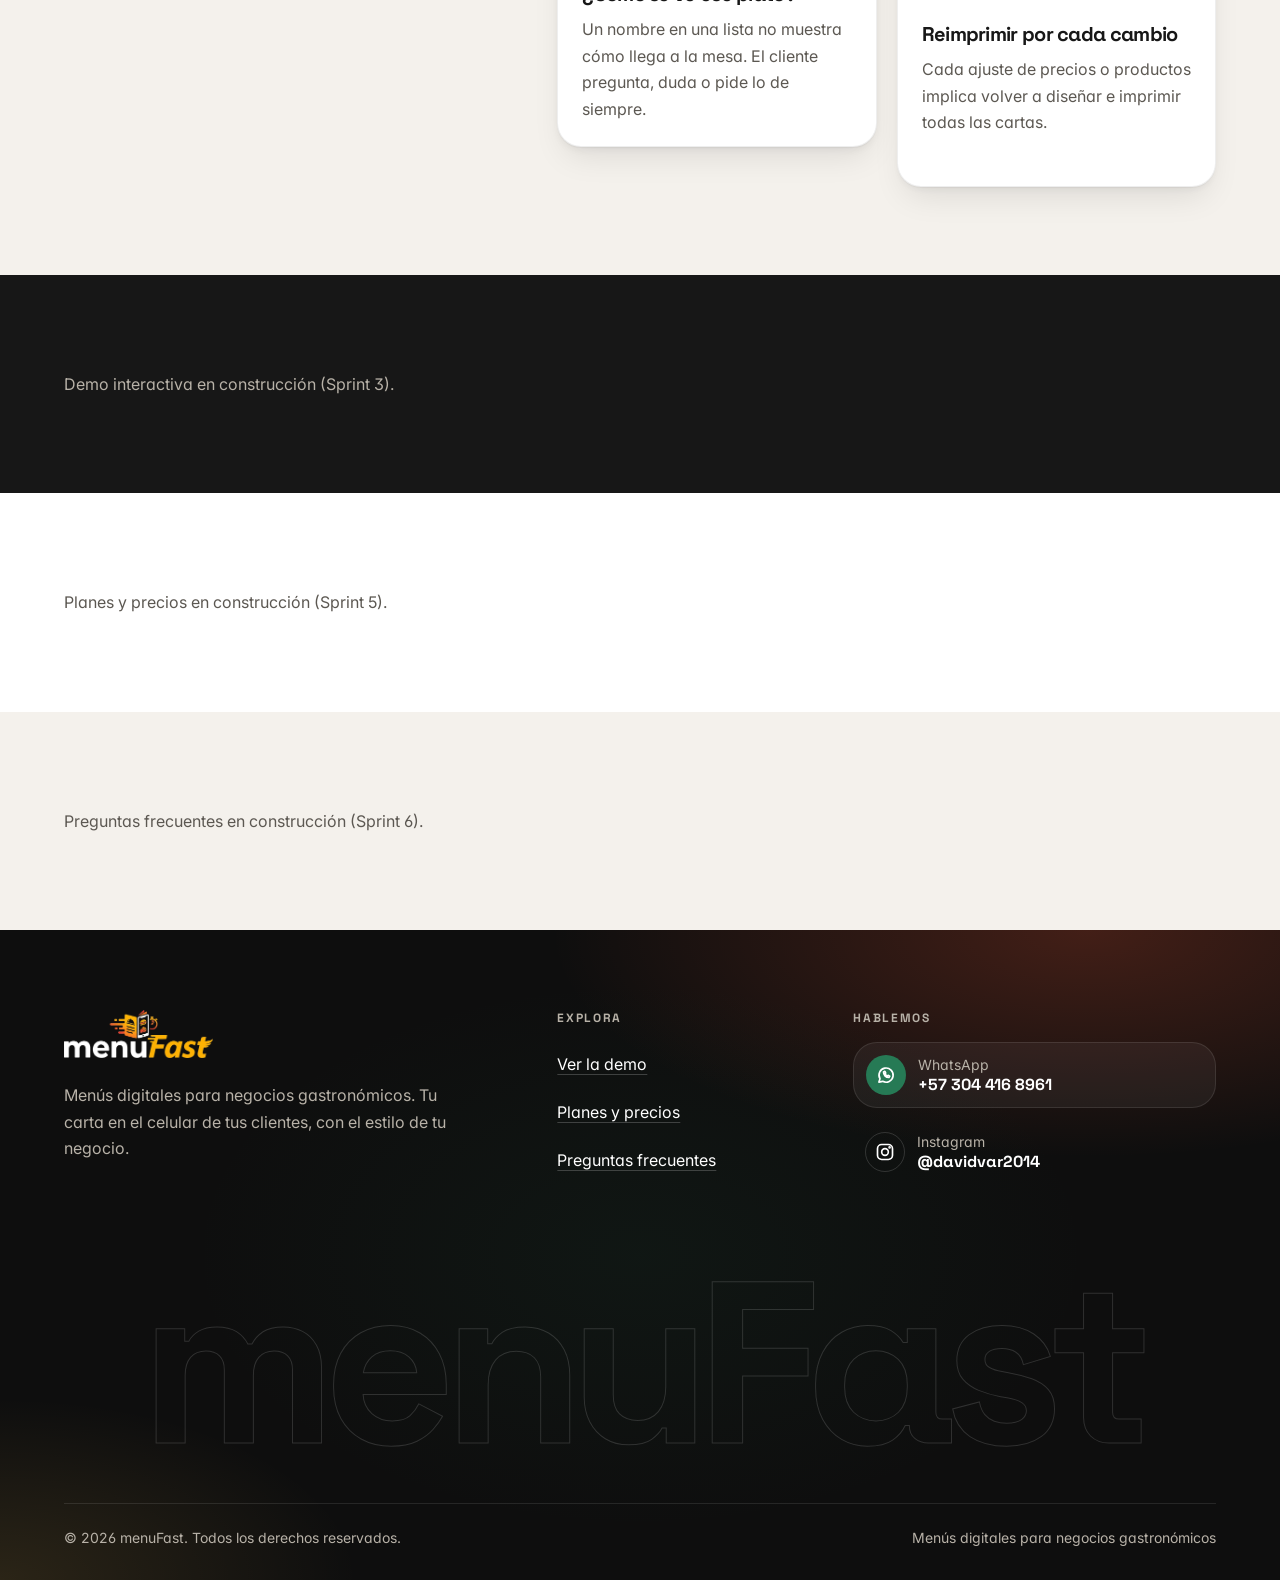
==== commit 433edafe: "sprint-2: hero con mockup de celular y sección del problema Co-Authored-By: Claude Opus 5.5 <noreply" ====
--- a/index.html
+++ b/index.html
@@ -79,18 +79,141 @@
   <!-- ===================== CONTENIDO ===================== -->
   <main id="contenido">
 
-    <!-- Sprint 2: Hero -->
-    <section id="inicio" class="malla-carbon relative grid min-h-svh place-items-center px-4 pb-16 pt-32 text-blanco">
-      <div class="mx-auto w-full max-w-6xl">
-        <p class="etiqueta text-amarillo">Tu negocio merece destacar</p>
-        <h1 class="mt-4 max-w-3xl text-4xl sm:text-6xl">menuFast · Menús digitales para negocios gastronómicos</h1>
-        <p class="mt-6 text-gris-claro">Sección de inicio en construcción (Sprint 2).</p>
-      </div>
-    </section>
-
-    <!-- Sprint 2: Problema -->
-    <section id="problema" class="bg-crema px-4 py-24">
-      <p class="mx-auto max-w-6xl text-gris">Sección del problema en construcción (Sprint 2).</p>
+    <!-- ===================== INICIO (HERO) ===================== -->
+    <section id="inicio" aria-labelledby="hero-titulo"
+             class="malla-carbon trama-puntos relative isolate overflow-hidden px-4 pb-20 pt-28 text-blanco sm:px-6 sm:pt-36 lg:pb-28">
+      <div class="mx-auto grid max-w-6xl items-center gap-y-16 lg:grid-cols-12 lg:gap-x-8">
+
+        <!-- Texto -->
+        <div class="lg:col-span-7 lg:pr-6">
+          <p class="etiqueta inline-flex items-center gap-2 rounded-pastilla border border-amarillo/30 bg-amarillo/10 px-3 py-1.5 text-amarillo">
+            <span class="size-1.5 rounded-pastilla bg-amarillo" aria-hidden="true"></span>
+            Tu negocio merece destacar
+          </p>
+
+          <h1 id="hero-titulo" class="mt-5 text-[2.125rem] sm:text-5xl lg:text-[3.75rem]">
+            Tu comida conquista por el sabor.
+            <span class="texto-degradado">Tu menú debe conquistar desde la primera mirada</span>
+          </h1>
+
+          <p class="mt-5 max-w-xl text-lg text-gris-claro sm:mt-6">
+            Transforma la manera en que tus clientes descubren tus productos con un menú digital atractivo, personalizado y fácil de consultar desde su celular.
+          </p>
+
+          <div class="mt-7 flex flex-col items-start gap-3 sm:mt-8 sm:flex-row sm:items-center sm:gap-4">
+            <a data-wa class="btn-cta group h-14 px-7 text-lg">
+              Quiero mi menú digital
+              <svg aria-hidden="true" viewBox="0 0 20 20" class="size-5 transition-transform duration-300 ease-premium group-hover:translate-x-1" fill="none" stroke="currentColor" stroke-width="2.2" stroke-linecap="round" stroke-linejoin="round"><path d="M4 10h12M11 5l5 5-5 5"/></svg>
+            </a>
+            <a href="#demo" class="btn-fantasma">Ver cómo funciona</a>
+          </div>
+          <p class="mt-4 text-sm text-gris-claro">Personaliza tu menú y descubre una nueva forma de presentar tu negocio.</p>
+
+          <ul class="mt-10 grid gap-x-6 gap-y-3 border-t border-blanco/10 pt-8 sm:grid-cols-2" aria-label="Qué incluye">
+            <li class="beneficio-hero">Fotografías, productos y precios</li>
+            <li class="beneficio-hero">Código QR personalizado</li>
+            <li class="beneficio-hero">Diseño interactivo para tu negocio</li>
+            <li class="beneficio-hero">Adaptable a celulares</li>
+            <li class="beneficio-hero">Botón de WhatsApp, según el plan</li>
+          </ul>
+        </div>
+
+        <!-- Visual: foto + celular superpuesto -->
+        <div class="relative mx-auto w-full max-w-md lg:col-span-5 lg:max-w-none">
+          <div class="relative ml-auto w-[78%] rotate-[2deg] overflow-hidden rounded-[2rem] border border-blanco/10 shadow-flotante">
+            <img src="assets/img/hero-hamburguesa-800.webp"
+                 srcset="assets/img/hero-hamburguesa-480.webp 480w, assets/img/hero-hamburguesa-800.webp 800w, assets/img/hero-hamburguesa-1200.webp 1200w"
+                 sizes="(min-width: 1024px) 360px, 70vw"
+                 width="800" height="1000" alt="Hamburguesa de pollo apanado con queso, lechuga y tomate, acompañada de papas fritas"
+                 class="aspect-[4/5] w-full object-cover" fetchpriority="high" decoding="async">
+            <div class="absolute inset-0 bg-gradient-to-t from-carbon-hondo/60 via-transparent to-transparent" aria-hidden="true"></div>
+          </div>
+
+          <!-- Celular con captura de una demo real -->
+          <div class="telefono absolute -bottom-10 left-0 w-[46%] -rotate-[4deg] sm:-bottom-12">
+            <div class="telefono__pantalla">
+              <img src="assets/img/capturas/basico-inicio-390.webp"
+                   srcset="assets/img/capturas/basico-inicio-390.webp 390w, assets/img/capturas/basico-inicio-780.webp 780w"
+                   sizes="(min-width: 1024px) 220px, 45vw"
+                   width="390" height="844" alt="Captura de un menú digital: categorías de productos con fotos"
+                   class="h-full w-full object-cover object-top" decoding="async">
+            </div>
+          </div>
+
+          <!-- Etiquetas flotantes -->
+          <p class="chip-vidrio absolute -top-5 right-2 sm:-right-3" aria-hidden="true">
+            <svg viewBox="0 0 24 24" class="size-4 text-amarillo" fill="none" stroke="currentColor" stroke-width="2" stroke-linecap="round" stroke-linejoin="round"><rect x="3" y="3" width="7" height="7" rx="1"/><rect x="14" y="3" width="7" height="7" rx="1"/><rect x="3" y="14" width="7" height="7" rx="1"/><path d="M14 14h3v3h-3zM20 14v.01M14 20h.01M17 20h4v-3"/></svg>
+            Escanea y mira la carta
+          </p>
+          <p class="chip-vidrio absolute -right-1 bottom-24 sm:-right-4" aria-hidden="true">
+            <svg viewBox="0 0 24 24" class="size-4 text-coral" fill="none" stroke="currentColor" stroke-width="2" stroke-linecap="round" stroke-linejoin="round"><path d="M3 4h2l2.4 11.2a1 1 0 0 0 1 .8h8.9a1 1 0 0 0 1-.8L20 8H6"/><circle cx="9" cy="20" r="1"/><circle cx="17" cy="20" r="1"/></svg>
+            Cuenta estimada
+          </p>
+        </div>
+      </div>
+    </section>
+
+    <!-- ===================== PROBLEMA ===================== -->
+    <section id="problema" aria-labelledby="problema-titulo" class="bg-crema px-4 py-24 sm:px-6 lg:py-32">
+      <div class="mx-auto grid max-w-6xl gap-12 lg:grid-cols-12 lg:gap-8">
+
+        <div class="lg:sticky lg:top-32 lg:col-span-5 lg:self-start">
+          <p class="etiqueta text-coral-texto">Tu carta, hoy</p>
+          <h2 id="problema-titulo" class="mt-4 text-3xl sm:text-[2.75rem]">
+            Tu carta es una parte importante de la experiencia de tus clientes
+          </h2>
+          <p class="mt-6 max-w-md text-lg text-gris">
+            Presenta tus productos y precios de una manera clara, organizada y atractiva.
+          </p>
+          <a href="#demo" class="enlace-flecha mt-8">Mira cómo se ve un menú digital</a>
+        </div>
+
+        <ul class="grid gap-4 sm:grid-cols-2 lg:col-span-7 lg:gap-5">
+          <li class="tarjeta-problema">
+            <div class="vineta" aria-hidden="true">
+              <span class="font-display text-sm font-bold text-gris">Carta</span>
+              <span class="mt-2 block h-1.5 w-4/5 rounded-pastilla bg-carbon/10"></span>
+              <span class="mt-1.5 block h-1.5 w-3/5 rounded-pastilla bg-carbon/10"></span>
+              <span class="mt-1.5 block h-1.5 w-2/3 rounded-pastilla bg-carbon/10"></span>
+              <span class="absolute right-3 top-3 rounded-pastilla bg-amarillo px-2 py-0.5 text-xs font-bold text-carbon">¡Nuevo!</span>
+            </div>
+            <h3 class="mt-5 text-xl">La carta impresa se queda atrás</h3>
+            <p class="mt-2 text-gris">Llega un plato nuevo, otro se deja de preparar… y la carta sigue igual que el día que se imprimió.</p>
+          </li>
+
+          <li class="tarjeta-problema sm:translate-y-10">
+            <div class="vineta flex items-center justify-center gap-3" aria-hidden="true">
+              <span class="font-display text-lg font-bold text-gris line-through decoration-coral decoration-2">$18.000</span>
+              <span class="-rotate-6 font-display text-2xl font-bold italic text-coral-texto">$21.000</span>
+            </div>
+            <h3 class="mt-5 text-xl">Precios corregidos a mano</h3>
+            <p class="mt-2 text-gris">Tachar y escribir encima resuelve el momento, pero la carta pierde orden y claridad.</p>
+          </li>
+
+          <li class="tarjeta-problema">
+            <div class="vineta flex items-center gap-3" aria-hidden="true">
+              <span class="grid size-14 shrink-0 place-items-center rounded-xl border-2 border-dashed border-carbon/20 font-display text-2xl font-bold text-gris">?</span>
+              <span class="grow">
+                <span class="block font-display text-sm font-bold text-carbon">Hamburguesa especial</span>
+                <span class="mt-1.5 block h-1.5 w-full rounded-pastilla bg-carbon/10"></span>
+                <span class="mt-1.5 block h-1.5 w-2/3 rounded-pastilla bg-carbon/10"></span>
+              </span>
+            </div>
+            <h3 class="mt-5 text-xl">¿Cómo se ve ese plato?</h3>
+            <p class="mt-2 text-gris">Un nombre en una lista no muestra cómo llega a la mesa. El cliente pregunta, duda o pide lo de siempre.</p>
+          </li>
+
+          <li class="tarjeta-problema sm:translate-y-10">
+            <div class="vineta relative flex items-end justify-center" aria-hidden="true">
+              <span class="absolute bottom-4 h-14 w-20 -translate-x-3 -rotate-6 rounded-lg border border-carbon/10 bg-blanco"></span>
+              <span class="absolute bottom-4 h-14 w-20 translate-x-3 rotate-3 rounded-lg border border-carbon/10 bg-blanco"></span>
+              <span class="relative h-14 w-20 rounded-lg border border-carbon/15 bg-blanco shadow-capa"></span>
+            </div>
+            <h3 class="mt-5 text-xl">Reimprimir por cada cambio</h3>
+            <p class="mt-2 text-gris">Cada ajuste de precios o productos implica volver a diseñar e imprimir todas las cartas.</p>
+          </li>
+        </ul>
+      </div>
     </section>
 
     <!-- Sprint 3: Demo interactiva -->
--- a/css/app.css
+++ b/css/app.css
@@ -1,2 +1,2 @@
 /*! tailwindcss v4.3.3 | MIT License | https://tailwindcss.com */
-@layer properties{@supports (((-webkit-hyphens:none)) and (not (margin-trim:inline))) or ((-moz-orient:inline) and (not (color:rgb(from red r g b)))){*,:before,:after,::backdrop{--tw-border-style:solid;--tw-leading:initial;--tw-font-weight:initial;--tw-tracking:initial;--tw-shadow:0 0 #0000;--tw-shadow-color:initial;--tw-shadow-alpha:100%;--tw-inset-shadow:0 0 #0000;--tw-inset-shadow-color:initial;--tw-inset-shadow-alpha:100%;--tw-ring-color:initial;--tw-ring-shadow:0 0 #0000;--tw-inset-ring-color:initial;--tw-inset-ring-shadow:0 0 #0000;--tw-ring-inset:initial;--tw-ring-offset-width:0px;--tw-ring-offset-color:#fff;--tw-ring-offset-shadow:0 0 #0000;--tw-backdrop-blur:initial;--tw-backdrop-brightness:initial;--tw-backdrop-contrast:initial;--tw-backdrop-grayscale:initial;--tw-backdrop-hue-rotate:initial;--tw-backdrop-invert:initial;--tw-backdrop-opacity:initial;--tw-backdrop-saturate:initial;--tw-backdrop-sepia:initial;--tw-duration:initial;--tw-ease:initial;--tw-translate-x:0;--tw-translate-y:0;--tw-translate-z:0}}}@layer theme{:root,:host{--font-sans:"Inter", ui-sans-serif, system-ui, sans-serif;--font-mono:ui-monospace, SFMono-Regular, Menlo, Monaco, Consolas, "Liberation Mono", "Courier New", monospace;--spacing:.25rem;--container-sm:24rem;--container-3xl:48rem;--container-6xl:72rem;--text-xs:.75rem;--text-xs--line-height:calc(1 / .75);--text-sm:.875rem;--text-sm--line-height:calc(1.25 / .875);--text-base:1rem;--text-base--line-height:calc(1.5 / 1);--text-xl:1.25rem;--text-xl--line-height:calc(1.75 / 1.25);--text-4xl:2.25rem;--text-4xl--line-height:calc(2.5 / 2.25);--text-6xl:3.75rem;--text-6xl--line-height:1;--font-weight-medium:500;--font-weight-semibold:600;--font-weight-bold:700;--leading-tight:1.25;--radius-2xl:1rem;--blur-xl:24px;--default-transition-duration:.15s;--default-transition-timing-function:cubic-bezier(.4, 0, .2, 1);--default-font-family:var(--font-sans);--default-mono-font-family:var(--font-mono);--color-carbon:#171717;--color-carbon-hondo:#0e0e0e;--color-coral:#ff5a36;--color-amarillo:#ffc857;--color-blanco:#fff;--color-crema:#f4f1ec;--color-verde:#267a55;--color-gris:#5c5852;--color-gris-claro:#b8b2a8;--font-display:"Space Grotesk", ui-sans-serif, system-ui, sans-serif;--tracking-titular:-.035em;--tracking-etiqueta:.14em;--leading-titular:1.02;--leading-lectura:1.65;--ease-premium:cubic-bezier(.22, 1, .36, 1);--shadow-cta-hover:0 1px 0 #ffffff59 inset, 0 10px 28px -6px #ff5a368c, 0 2px 4px #1717171f;--radius-pastilla:999px;--radius-tarjeta:1.5rem}}@layer base{*,:after,:before,::backdrop{box-sizing:border-box;border:0 solid;margin:0;padding:0}::file-selector-button{box-sizing:border-box;border:0 solid;margin:0;padding:0}html,:host{-webkit-text-size-adjust:100%;tab-size:4;line-height:1.5;font-family:var(--default-font-family,-apple-system, BlinkMacSystemFont, "Segoe UI", Roboto, "Helvetica Neue", "Noto Sans", Arial, sans-serif, "Apple Color Emoji", "Segoe UI Emoji", "Segoe UI Symbol", "Noto Color Emoji");font-feature-settings:var(--default-font-feature-settings,normal);font-variation-settings:var(--default-font-variation-settings,normal);-webkit-tap-highlight-color:transparent}hr{height:0;color:inherit;border-top-width:1px}abbr:where([title]){-webkit-text-decoration:underline dotted;text-decoration:underline dotted}h1,h2,h3,h4,h5,h6{font-size:inherit;font-weight:inherit}a{color:inherit;-webkit-text-decoration:inherit;-webkit-text-decoration:inherit;-webkit-text-decoration:inherit;text-decoration:inherit}b,strong{font-weight:bolder}code,kbd,samp,pre{font-family:var(--default-mono-font-family,ui-monospace, SFMono-Regular, Menlo, Monaco, Consolas, "Liberation Mono", "Courier New", monospace);font-feature-settings:var(--default-mono-font-feature-settings,normal);font-variation-settings:var(--default-mono-font-variation-settings,normal);font-size:1em}small{font-size:80%}sub,sup{vertical-align:baseline;font-size:75%;line-height:0;position:relative}sub{bottom:-.25em}sup{top:-.5em}table{text-indent:0;border-color:inherit;border-collapse:collapse}:-moz-focusring:where(:not(iframe)){outline:auto}progress{vertical-align:baseline}summary{display:list-item}ol,ul,menu{list-style:none}img,svg,video,canvas,audio,iframe,embed,object{vertical-align:middle;display:block}img,video{max-width:100%;height:auto}button,input,select,optgroup,textarea{font:inherit;font-feature-settings:inherit;font-variation-settings:inherit;letter-spacing:inherit;color:inherit;opacity:1;background-color:#0000;border-radius:0}::file-selector-button{font:inherit;font-feature-settings:inherit;font-variation-settings:inherit;letter-spacing:inherit;color:inherit;opacity:1;background-color:#0000;border-radius:0}:where(select:is([multiple],[size])) optgroup{font-weight:bolder}:where(select:is([multiple],[size])) optgroup option{padding-inline-start:20px}::file-selector-button{margin-inline-end:4px}::placeholder{opacity:1}@supports (not ((-webkit-appearance:-apple-pay-button))) or (contain-intrinsic-size:1px){::placeholder{color:currentColor}@supports (color:color-mix(in lab, red, red)){::placeholder{color:color-mix(in oklab, currentcolor 50%, transparent)}}}textarea{resize:vertical}::-webkit-search-decoration{-webkit-appearance:none}::-webkit-date-and-time-value{min-height:1lh;text-align:inherit}::-webkit-datetime-edit{display:inline-flex}::-webkit-datetime-edit-fields-wrapper{padding:0}::-webkit-datetime-edit{padding-block:0}::-webkit-datetime-edit-year-field{padding-block:0}::-webkit-datetime-edit-month-field{padding-block:0}::-webkit-datetime-edit-day-field{padding-block:0}::-webkit-datetime-edit-hour-field{padding-block:0}::-webkit-datetime-edit-minute-field{padding-block:0}::-webkit-datetime-edit-second-field{padding-block:0}::-webkit-datetime-edit-millisecond-field{padding-block:0}::-webkit-datetime-edit-meridiem-field{padding-block:0}::-webkit-calendar-picker-indicator{line-height:1}:-moz-ui-invalid{box-shadow:none}button,input:where([type=button],[type=reset],[type=submit]){appearance:button}::file-selector-button{appearance:button}::-webkit-inner-spin-button{height:auto}::-webkit-outer-spin-button{height:auto}[hidden]:where(:not([hidden=until-found])){display:none!important}html{scroll-behavior:smooth;-webkit-text-size-adjust:100%;scroll-padding-top:6rem}body{background-color:var(--color-crema);font-family:var(--font-sans);font-size:var(--text-base);line-height:var(--tw-leading,var(--text-base--line-height));color:var(--color-carbon);-webkit-font-smoothing:antialiased;-moz-osx-font-smoothing:grayscale;line-height:var(--leading-lectura);font-feature-settings:"cv11", "ss01"}h1,h2,h3{font-family:var(--font-display);--tw-font-weight:var(--font-weight-bold);font-weight:var(--font-weight-bold);text-wrap:balance;letter-spacing:var(--tracking-titular);line-height:var(--leading-titular)}:focus-visible{outline:3px solid var(--color-amarillo);outline-offset:3px;border-radius:6px}@media (prefers-reduced-motion:reduce){html{scroll-behavior:auto}*,:before,:after{transition-duration:.01ms!important;animation-duration:.01ms!important}}}@layer components{.btn-cta{min-height:calc(var(--spacing) * 11);justify-content:center;align-items:center;gap:calc(var(--spacing) * 2);border-radius:var(--radius-pastilla);background-color:var(--color-coral);padding-inline:calc(var(--spacing) * 6);padding-block:calc(var(--spacing) * 3);font-family:var(--font-display);font-size:var(--text-base);line-height:var(--tw-leading,var(--text-base--line-height));--tw-font-weight:var(--font-weight-bold);font-weight:var(--font-weight-bold);color:var(--color-carbon);--tw-shadow:0 1px 0 var(--tw-shadow-color,#ffffff59) inset, 0 6px 16px -4px var(--tw-shadow-color,#ff5a3673), 0 2px 4px var(--tw-shadow-color,#1717171f);box-shadow:var(--tw-inset-shadow), var(--tw-inset-ring-shadow), var(--tw-ring-offset-shadow), var(--tw-ring-shadow), var(--tw-shadow);transition-property:transform,box-shadow,background-color;transition-timing-function:var(--tw-ease,var(--default-transition-timing-function));transition-duration:var(--tw-duration,var(--default-transition-duration));--tw-duration:.3s;--tw-ease:var(--ease-premium);transition-duration:.3s;transition-timing-function:var(--ease-premium);display:inline-flex}@media (hover:hover){.btn-cta:hover{--tw-translate-y:calc(var(--spacing) * -.5);translate:var(--tw-translate-x) var(--tw-translate-y)}}.btn-cta:active{--tw-translate-y:0px;translate:var(--tw-translate-x) var(--tw-translate-y);scale:.98}.btn-cta:hover{box-shadow:var(--shadow-cta-hover)}.vidrio-oscuro{border-style:var(--tw-border-style);border-width:1px;border-color:#ffffff1a}@supports (color:color-mix(in lab, red, red)){.vidrio-oscuro{border-color:color-mix(in oklab, var(--color-blanco) 10%, transparent)}}.vidrio-oscuro{background-color:#171717b3}@supports (color:color-mix(in lab, red, red)){.vidrio-oscuro{background-color:color-mix(in oklab, var(--color-carbon) 70%, transparent)}}.vidrio-oscuro{--tw-backdrop-blur:blur(var(--blur-xl));--tw-backdrop-saturate:saturate(150%);-webkit-backdrop-filter:var(--tw-backdrop-blur,) var(--tw-backdrop-brightness,) var(--tw-backdrop-contrast,) var(--tw-backdrop-grayscale,) var(--tw-backdrop-hue-rotate,) var(--tw-backdrop-invert,) var(--tw-backdrop-opacity,) var(--tw-backdrop-saturate,) var(--tw-backdrop-sepia,);backdrop-filter:var(--tw-backdrop-blur,) var(--tw-backdrop-brightness,) var(--tw-backdrop-contrast,) var(--tw-backdrop-grayscale,) var(--tw-backdrop-hue-rotate,) var(--tw-backdrop-invert,) var(--tw-backdrop-opacity,) var(--tw-backdrop-saturate,) var(--tw-backdrop-sepia,)}.malla-carbon{background-color:var(--color-carbon-hondo);background-image:radial-gradient(60% 50% at 85% 0,#ff5a3638,#0000 70%),radial-gradient(40% 40% at 0 100%,#ffc8571f,#0000 70%),radial-gradient(50% 60%,#267a5514,#0000 70%)}@supports (color:color-mix(in lab, red, red)){.malla-carbon{background-image:radial-gradient(60% 50% at 85% 0%, color-mix(in srgb, var(--color-coral) 22%, transparent), transparent 70%), radial-gradient(40% 40% at 0% 100%, color-mix(in srgb, var(--color-amarillo) 12%, transparent), transparent 70%), radial-gradient(50% 60% at 50% 50%, color-mix(in srgb, var(--color-verde) 8%, transparent), transparent 70%)}}.nav-enlace{min-height:calc(var(--spacing) * 11);border-radius:var(--radius-pastilla);padding-inline:calc(var(--spacing) * 4);--tw-font-weight:var(--font-weight-medium);font-size:.9375rem;font-weight:var(--font-weight-medium);color:var(--color-gris-claro);transition-property:color,background-color,border-color,outline-color,text-decoration-color,fill,stroke,--tw-gradient-from,--tw-gradient-via,--tw-gradient-to;transition-timing-function:var(--tw-ease,var(--default-transition-timing-function));transition-duration:var(--tw-duration,var(--default-transition-duration));--tw-duration:.3s;--tw-ease:var(--ease-premium);transition-duration:.3s;transition-timing-function:var(--ease-premium);align-items:center;display:inline-flex;position:relative}@media (hover:hover){.nav-enlace:hover{background-color:#ffffff0d}@supports (color:color-mix(in lab, red, red)){.nav-enlace:hover{background-color:color-mix(in oklab, var(--color-blanco) 5%, transparent)}}.nav-enlace:hover{color:var(--color-blanco)}}.nav-enlace-movil{min-height:calc(var(--spacing) * 14);border-radius:var(--radius-2xl);padding-inline:calc(var(--spacing) * 4);font-family:var(--font-display);font-size:var(--text-xl);line-height:var(--tw-leading,var(--text-xl--line-height));--tw-font-weight:var(--font-weight-bold);font-weight:var(--font-weight-bold);color:var(--color-blanco);transition-property:color,background-color,border-color,outline-color,text-decoration-color,fill,stroke,--tw-gradient-from,--tw-gradient-via,--tw-gradient-to;transition-timing-function:var(--tw-ease,var(--default-transition-timing-function));transition-duration:var(--tw-duration,var(--default-transition-duration));--tw-duration:.3s;--tw-ease:var(--ease-premium);transition-duration:.3s;transition-timing-function:var(--ease-premium);justify-content:space-between;align-items:center;display:flex}@media (hover:hover){.nav-enlace-movil:hover{background-color:#ffffff0d}@supports (color:color-mix(in lab, red, red)){.nav-enlace-movil:hover{background-color:color-mix(in oklab, var(--color-blanco) 5%, transparent)}}}.nav-enlace-movil span{font-family:var(--font-sans);font-size:var(--text-sm);line-height:var(--tw-leading,var(--text-sm--line-height));--tw-font-weight:var(--font-weight-medium);font-weight:var(--font-weight-medium);color:var(--color-gris-claro)}.pie-enlace{min-height:calc(var(--spacing) * 11);color:var(--color-blanco);align-items:center;text-decoration-line:underline;text-decoration-color:#fff3;display:inline-flex}@supports (color:color-mix(in lab, red, red)){.pie-enlace{-webkit-text-decoration-color:color-mix(in oklab, var(--color-blanco) 20%, transparent);-webkit-text-decoration-color:color-mix(in oklab, var(--color-blanco) 20%, transparent);text-decoration-color:color-mix(in oklab, var(--color-blanco) 20%, transparent)}}.pie-enlace{text-underline-offset:4px;transition-property:color,background-color,border-color,outline-color,text-decoration-color,fill,stroke,--tw-gradient-from,--tw-gradient-via,--tw-gradient-to;transition-timing-function:var(--tw-ease,var(--default-transition-timing-function));transition-duration:var(--tw-duration,var(--default-transition-duration));--tw-duration:.3s;--tw-ease:var(--ease-premium);transition-duration:.3s;transition-timing-function:var(--ease-premium)}@media (hover:hover){.pie-enlace:hover{-webkit-text-decoration-color:var(--color-coral);-webkit-text-decoration-color:var(--color-coral);text-decoration-color:var(--color-coral)}}.etiqueta{font-family:var(--font-display);font-size:var(--text-xs);line-height:var(--tw-leading,var(--text-xs--line-height));--tw-font-weight:var(--font-weight-bold);font-weight:var(--font-weight-bold);text-transform:uppercase;letter-spacing:var(--tracking-etiqueta)}}@layer utilities{.pointer-events-none{pointer-events:none}.sr-only{clip-path:inset(50%);white-space:nowrap;border-width:0;width:1px;height:1px;margin:-1px;padding:0;position:absolute;overflow:hidden}.fixed{position:fixed}.relative{position:relative}.inset-x-0{inset-inline:0}.top-0{top:0}.z-50{z-index:50}.mx-auto{margin-inline:auto}.mt-2{margin-top:calc(var(--spacing) * 2)}.mt-3{margin-top:calc(var(--spacing) * 3)}.mt-4{margin-top:calc(var(--spacing) * 4)}.mt-6{margin-top:calc(var(--spacing) * 6)}.mt-16{margin-top:calc(var(--spacing) * 16)}.block{display:block}.flex{display:flex}.grid{display:grid}.hidden{display:none}.size-4{width:calc(var(--spacing) * 4);height:calc(var(--spacing) * 4)}.size-5{width:calc(var(--spacing) * 5);height:calc(var(--spacing) * 5)}.size-6{width:calc(var(--spacing) * 6);height:calc(var(--spacing) * 6)}.size-10{width:calc(var(--spacing) * 10);height:calc(var(--spacing) * 10)}.size-12{width:calc(var(--spacing) * 12);height:calc(var(--spacing) * 12)}.h-9{height:calc(var(--spacing) * 9)}.h-12{height:calc(var(--spacing) * 12)}.h-16{height:calc(var(--spacing) * 16)}.min-h-11{min-height:calc(var(--spacing) * 11)}.min-h-svh{min-height:100svh}.w-auto{width:auto}.w-full{width:100%}.max-w-3xl{max-width:var(--container-3xl)}.max-w-6xl{max-width:var(--container-6xl)}.max-w-sm{max-width:var(--container-sm)}.shrink-0{flex-shrink:0}.origin-center{transform-origin:50%}.flex-col{flex-direction:column}.place-items-center{place-items:center}.items-center{align-items:center}.justify-between{justify-content:space-between}.gap-1{gap:var(--spacing)}.gap-2{gap:calc(var(--spacing) * 2)}.gap-3{gap:calc(var(--spacing) * 3)}.gap-4{gap:calc(var(--spacing) * 4)}.gap-12{gap:calc(var(--spacing) * 12)}.overflow-hidden{overflow:hidden}.overflow-x-clip{overflow-x:clip}.rounded-pastilla{border-radius:var(--radius-pastilla)}.rounded-tarjeta{border-radius:var(--radius-tarjeta)}.border{border-style:var(--tw-border-style);border-width:1px}.border-t{border-top-style:var(--tw-border-style);border-top-width:1px}.border-blanco\/10{border-color:#ffffff1a}@supports (color:color-mix(in lab, red, red)){.border-blanco\/10{border-color:color-mix(in oklab, var(--color-blanco) 10%, transparent)}}.border-blanco\/15{border-color:#ffffff26}@supports (color:color-mix(in lab, red, red)){.border-blanco\/15{border-color:color-mix(in oklab, var(--color-blanco) 15%, transparent)}}.bg-blanco{background-color:var(--color-blanco)}.bg-blanco\/5{background-color:#ffffff0d}@supports (color:color-mix(in lab, red, red)){.bg-blanco\/5{background-color:color-mix(in oklab, var(--color-blanco) 5%, transparent)}}.bg-carbon{background-color:var(--color-carbon)}.bg-carbon\/95\!{background-color:#171717f2!important}@supports (color:color-mix(in lab, red, red)){.bg-carbon\/95\!{background-color:color-mix(in oklab, var(--color-carbon) 95%, transparent)!important}}.bg-crema{background-color:var(--color-crema)}.bg-verde{background-color:var(--color-verde)}.p-3{padding:calc(var(--spacing) * 3)}.px-4{padding-inline:calc(var(--spacing) * 4)}.py-24{padding-block:calc(var(--spacing) * 24)}.pt-3{padding-top:calc(var(--spacing) * 3)}.pt-6{padding-top:calc(var(--spacing) * 6)}.pt-20{padding-top:calc(var(--spacing) * 20)}.pt-32{padding-top:calc(var(--spacing) * 32)}.pr-2{padding-right:calc(var(--spacing) * 2)}.pr-5{padding-right:calc(var(--spacing) * 5)}.pb-8{padding-bottom:calc(var(--spacing) * 8)}.pb-16{padding-bottom:calc(var(--spacing) * 16)}.pl-5{padding-left:calc(var(--spacing) * 5)}.text-center{text-align:center}.font-display{font-family:var(--font-display)}.text-4xl{font-size:var(--text-4xl);line-height:var(--tw-leading,var(--text-4xl--line-height))}.text-sm{font-size:var(--text-sm);line-height:var(--tw-leading,var(--text-sm--line-height))}.text-\[clamp\(4rem\,18vw\,15rem\)\]{font-size:clamp(4rem,18vw,15rem)}.leading-none{--tw-leading:1;line-height:1}.leading-tight{--tw-leading:var(--leading-tight);line-height:var(--leading-tight)}.font-bold{--tw-font-weight:var(--font-weight-bold);font-weight:var(--font-weight-bold)}.tracking-\[-0\.06em\]{--tw-tracking:-.06em;letter-spacing:-.06em}.whitespace-nowrap{white-space:nowrap}.text-amarillo{color:var(--color-amarillo)}.text-blanco{color:var(--color-blanco)}.text-gris{color:var(--color-gris)}.text-gris-claro{color:var(--color-gris-claro)}.text-transparent{color:#0000}.shadow-flotante{--tw-shadow:0 1px 0 var(--tw-shadow-color,#ffffff0f) inset, 0 8px 16px -4px var(--tw-shadow-color,#0e0e0e59), 0 24px 48px -12px var(--tw-shadow-color,#0e0e0e73);box-shadow:var(--tw-inset-shadow), var(--tw-inset-ring-shadow), var(--tw-ring-offset-shadow), var(--tw-ring-shadow), var(--tw-shadow)}.backdrop-blur{--tw-backdrop-blur:blur(8px);-webkit-backdrop-filter:var(--tw-backdrop-blur,) var(--tw-backdrop-brightness,) var(--tw-backdrop-contrast,) var(--tw-backdrop-grayscale,) var(--tw-backdrop-hue-rotate,) var(--tw-backdrop-invert,) var(--tw-backdrop-opacity,) var(--tw-backdrop-saturate,) var(--tw-backdrop-sepia,);backdrop-filter:var(--tw-backdrop-blur,) var(--tw-backdrop-brightness,) var(--tw-backdrop-contrast,) var(--tw-backdrop-grayscale,) var(--tw-backdrop-hue-rotate,) var(--tw-backdrop-invert,) var(--tw-backdrop-opacity,) var(--tw-backdrop-saturate,) var(--tw-backdrop-sepia,)}.transition-\[background-color\,box-shadow\]{transition-property:background-color,box-shadow;transition-timing-function:var(--tw-ease,var(--default-transition-timing-function));transition-duration:var(--tw-duration,var(--default-transition-duration))}.transition-colors{transition-property:color,background-color,border-color,outline-color,text-decoration-color,fill,stroke,--tw-gradient-from,--tw-gradient-via,--tw-gradient-to;transition-timing-function:var(--tw-ease,var(--default-transition-timing-function));transition-duration:var(--tw-duration,var(--default-transition-duration))}.transition-transform{transition-property:transform,translate,scale,rotate;transition-timing-function:var(--tw-ease,var(--default-transition-timing-function));transition-duration:var(--tw-duration,var(--default-transition-duration))}.duration-300{--tw-duration:.3s;transition-duration:.3s}.duration-500{--tw-duration:.5s;transition-duration:.5s}.ease-premium{--tw-ease:var(--ease-premium);transition-timing-function:var(--ease-premium)}.select-none{-webkit-user-select:none;user-select:none}.\[-webkit-text-stroke\:1px_color-mix\(in_srgb\,var\(--color-blanco\)_14\%\,transparent\)\]{-webkit-text-stroke:1px #ffffff24}@supports (color:color-mix(in lab, red, red)){.\[-webkit-text-stroke\:1px_color-mix\(in_srgb\,var\(--color-blanco\)_14\%\,transparent\)\]{-webkit-text-stroke:1px color-mix(in srgb,var(--color-blanco) 14%,transparent)}}@media (hover:hover){.group-hover\:translate-x-0\.5:is(:where(.group):hover *){--tw-translate-x:calc(var(--spacing) * .5);translate:var(--tw-translate-x) var(--tw-translate-y)}}.group-data-\[menu-abierto\]\/header\:-translate-y-\[5px\]:is(:where(.group\/header)[data-menu-abierto] *){--tw-translate-y:calc(5px * -1);translate:var(--tw-translate-x) var(--tw-translate-y)}.group-data-\[menu-abierto\]\/header\:translate-y-\[5px\]:is(:where(.group\/header)[data-menu-abierto] *){--tw-translate-y:5px;translate:var(--tw-translate-x) var(--tw-translate-y)}.group-data-\[menu-abierto\]\/header\:-rotate-45:is(:where(.group\/header)[data-menu-abierto] *){rotate:-45deg}.group-data-\[menu-abierto\]\/header\:rotate-45:is(:where(.group\/header)[data-menu-abierto] *){rotate:45deg}.group-data-\[scroll\]\/header\:bg-carbon\/85:is(:where(.group\/header)[data-scroll] *){background-color:#171717d9}@supports (color:color-mix(in lab, red, red)){.group-data-\[scroll\]\/header\:bg-carbon\/85:is(:where(.group\/header)[data-scroll] *){background-color:color-mix(in oklab, var(--color-carbon) 85%, transparent)}}@media (hover:hover){.hover\:border-verde:hover{border-color:var(--color-verde)}.hover\:bg-blanco\/5:hover{background-color:#ffffff0d}@supports (color:color-mix(in lab, red, red)){.hover\:bg-blanco\/5:hover{background-color:color-mix(in oklab, var(--color-blanco) 5%, transparent)}}.hover\:bg-blanco\/10:hover{background-color:#ffffff1a}@supports (color:color-mix(in lab, red, red)){.hover\:bg-blanco\/10:hover{background-color:color-mix(in oklab, var(--color-blanco) 10%, transparent)}}.hover\:bg-verde\/20:hover{background-color:#267a5533}@supports (color:color-mix(in lab, red, red)){.hover\:bg-verde\/20:hover{background-color:color-mix(in oklab, var(--color-verde) 20%, transparent)}}}.focus\:not-sr-only:focus{clip-path:none;white-space:normal;width:auto;height:auto;margin:0;padding:0;position:static;overflow:visible}.focus\:fixed:focus{position:fixed}.focus\:top-4:focus{top:calc(var(--spacing) * 4)}.focus\:left-4:focus{left:calc(var(--spacing) * 4)}.focus\:z-\[60\]:focus{z-index:60}.focus\:rounded-pastilla:focus{border-radius:var(--radius-pastilla)}.focus\:bg-amarillo:focus{background-color:var(--color-amarillo)}.focus\:px-4:focus{padding-inline:calc(var(--spacing) * 4)}.focus\:py-2:focus{padding-block:calc(var(--spacing) * 2)}.focus\:font-semibold:focus{--tw-font-weight:var(--font-weight-semibold);font-weight:var(--font-weight-semibold)}.focus\:text-carbon:focus{color:var(--color-carbon)}@media (min-width:40rem){.sm\:col-span-2{grid-column:span 2/span 2}.sm\:inline-flex{display:inline-flex}.sm\:h-10{height:calc(var(--spacing) * 10)}.sm\:grid-cols-2{grid-template-columns:repeat(2,minmax(0,1fr))}.sm\:flex-row{flex-direction:row}.sm\:justify-between{justify-content:space-between}.sm\:px-6{padding-inline:calc(var(--spacing) * 6)}.sm\:pt-4{padding-top:calc(var(--spacing) * 4)}.sm\:text-6xl{font-size:var(--text-6xl);line-height:var(--tw-leading,var(--text-6xl--line-height))}}@media (min-width:64rem){.lg\:col-span-3{grid-column:span 3/span 3}.lg\:col-span-4{grid-column:span 4/span 4}.lg\:col-span-5{grid-column:span 5/span 5}.lg\:block{display:block}.lg\:hidden{display:none}.lg\:grid-cols-12{grid-template-columns:repeat(12,minmax(0,1fr))}.lg\:gap-8{gap:calc(var(--spacing) * 8)}}}@property --tw-border-style{syntax:"*";inherits:false;initial-value:solid}@property --tw-leading{syntax:"*";inherits:false}@property --tw-font-weight{syntax:"*";inherits:false}@property --tw-tracking{syntax:"*";inherits:false}@property --tw-shadow{syntax:"*";inherits:false;initial-value:0 0 #0000}@property --tw-shadow-color{syntax:"*";inherits:false}@property --tw-shadow-alpha{syntax:"<percentage>";inherits:false;initial-value:100%}@property --tw-inset-shadow{syntax:"*";inherits:false;initial-value:0 0 #0000}@property --tw-inset-shadow-color{syntax:"*";inherits:false}@property --tw-inset-shadow-alpha{syntax:"<percentage>";inherits:false;initial-value:100%}@property --tw-ring-color{syntax:"*";inherits:false}@property --tw-ring-shadow{syntax:"*";inherits:false;initial-value:0 0 #0000}@property --tw-inset-ring-color{syntax:"*";inherits:false}@property --tw-inset-ring-shadow{syntax:"*";inherits:false;initial-value:0 0 #0000}@property --tw-ring-inset{syntax:"*";inherits:false}@property --tw-ring-offset-width{syntax:"<length>";inherits:false;initial-value:0}@property --tw-ring-offset-color{syntax:"*";inherits:false;initial-value:#fff}@property --tw-ring-offset-shadow{syntax:"*";inherits:false;initial-value:0 0 #0000}@property --tw-backdrop-blur{syntax:"*";inherits:false}@property --tw-backdrop-brightness{syntax:"*";inherits:false}@property --tw-backdrop-contrast{syntax:"*";inherits:false}@property --tw-backdrop-grayscale{syntax:"*";inherits:false}@property --tw-backdrop-hue-rotate{syntax:"*";inherits:false}@property --tw-backdrop-invert{syntax:"*";inherits:false}@property --tw-backdrop-opacity{syntax:"*";inherits:false}@property --tw-backdrop-saturate{syntax:"*";inherits:false}@property --tw-backdrop-sepia{syntax:"*";inherits:false}@property --tw-duration{syntax:"*";inherits:false}@property --tw-ease{syntax:"*";inherits:false}@property --tw-translate-x{syntax:"*";inherits:false;initial-value:0}@property --tw-translate-y{syntax:"*";inherits:false;initial-value:0}@property --tw-translate-z{syntax:"*";inherits:false;initial-value:0}+@layer properties{@supports (((-webkit-hyphens:none)) and (not (margin-trim:inline))) or ((-moz-orient:inline) and (not (color:rgb(from red r g b)))){*,:before,:after,::backdrop{--tw-translate-x:0;--tw-translate-y:0;--tw-translate-z:0;--tw-border-style:solid;--tw-gradient-position:initial;--tw-gradient-from:#0000;--tw-gradient-via:#0000;--tw-gradient-to:#0000;--tw-gradient-stops:initial;--tw-gradient-via-stops:initial;--tw-gradient-from-position:0%;--tw-gradient-via-position:50%;--tw-gradient-to-position:100%;--tw-leading:initial;--tw-font-weight:initial;--tw-tracking:initial;--tw-shadow:0 0 #0000;--tw-shadow-color:initial;--tw-shadow-alpha:100%;--tw-inset-shadow:0 0 #0000;--tw-inset-shadow-color:initial;--tw-inset-shadow-alpha:100%;--tw-ring-color:initial;--tw-ring-shadow:0 0 #0000;--tw-inset-ring-color:initial;--tw-inset-ring-shadow:0 0 #0000;--tw-ring-inset:initial;--tw-ring-offset-width:0px;--tw-ring-offset-color:#fff;--tw-ring-offset-shadow:0 0 #0000;--tw-backdrop-blur:initial;--tw-backdrop-brightness:initial;--tw-backdrop-contrast:initial;--tw-backdrop-grayscale:initial;--tw-backdrop-hue-rotate:initial;--tw-backdrop-invert:initial;--tw-backdrop-opacity:initial;--tw-backdrop-saturate:initial;--tw-backdrop-sepia:initial;--tw-duration:initial;--tw-ease:initial}}}@layer theme{:root,:host{--font-sans:"Inter", ui-sans-serif, system-ui, sans-serif;--font-mono:ui-monospace, SFMono-Regular, Menlo, Monaco, Consolas, "Liberation Mono", "Courier New", monospace;--spacing:.25rem;--container-sm:24rem;--container-md:28rem;--container-xl:36rem;--container-6xl:72rem;--text-xs:.75rem;--text-xs--line-height:calc(1 / .75);--text-sm:.875rem;--text-sm--line-height:calc(1.25 / .875);--text-base:1rem;--text-base--line-height:calc(1.5 / 1);--text-lg:1.125rem;--text-lg--line-height:calc(1.75 / 1.125);--text-xl:1.25rem;--text-xl--line-height:calc(1.75 / 1.25);--text-2xl:1.5rem;--text-2xl--line-height:calc(2 / 1.5);--text-3xl:1.875rem;--text-3xl--line-height:calc(2.25 / 1.875);--text-5xl:3rem;--text-5xl--line-height:1;--font-weight-medium:500;--font-weight-semibold:600;--font-weight-bold:700;--leading-tight:1.25;--radius-lg:.5rem;--radius-xl:.75rem;--radius-2xl:1rem;--blur-xl:24px;--default-transition-duration:.15s;--default-transition-timing-function:cubic-bezier(.4, 0, .2, 1);--default-font-family:var(--font-sans);--default-mono-font-family:var(--font-mono);--color-carbon:#171717;--color-carbon-hondo:#0e0e0e;--color-coral:#ff5a36;--color-coral-texto:#c2361a;--color-amarillo:#ffc857;--color-blanco:#fff;--color-crema:#f4f1ec;--color-verde:#267a55;--color-gris:#5c5852;--color-gris-claro:#b8b2a8;--font-display:"Space Grotesk", ui-sans-serif, system-ui, sans-serif;--tracking-titular:-.035em;--tracking-etiqueta:.14em;--leading-titular:1.02;--leading-lectura:1.65;--ease-premium:cubic-bezier(.22, 1, .36, 1);--ease-rebote:cubic-bezier(.34, 1.56, .64, 1);--shadow-cta-hover:0 1px 0 #ffffff59 inset, 0 10px 28px -6px #ff5a368c, 0 2px 4px #1717171f;--radius-pastilla:999px;--radius-tarjeta:1.5rem}}@layer base{*,:after,:before,::backdrop{box-sizing:border-box;border:0 solid;margin:0;padding:0}::file-selector-button{box-sizing:border-box;border:0 solid;margin:0;padding:0}html,:host{-webkit-text-size-adjust:100%;tab-size:4;line-height:1.5;font-family:var(--default-font-family,-apple-system, BlinkMacSystemFont, "Segoe UI", Roboto, "Helvetica Neue", "Noto Sans", Arial, sans-serif, "Apple Color Emoji", "Segoe UI Emoji", "Segoe UI Symbol", "Noto Color Emoji");font-feature-settings:var(--default-font-feature-settings,normal);font-variation-settings:var(--default-font-variation-settings,normal);-webkit-tap-highlight-color:transparent}hr{height:0;color:inherit;border-top-width:1px}abbr:where([title]){-webkit-text-decoration:underline dotted;text-decoration:underline dotted}h1,h2,h3,h4,h5,h6{font-size:inherit;font-weight:inherit}a{color:inherit;-webkit-text-decoration:inherit;-webkit-text-decoration:inherit;-webkit-text-decoration:inherit;text-decoration:inherit}b,strong{font-weight:bolder}code,kbd,samp,pre{font-family:var(--default-mono-font-family,ui-monospace, SFMono-Regular, Menlo, Monaco, Consolas, "Liberation Mono", "Courier New", monospace);font-feature-settings:var(--default-mono-font-feature-settings,normal);font-variation-settings:var(--default-mono-font-variation-settings,normal);font-size:1em}small{font-size:80%}sub,sup{vertical-align:baseline;font-size:75%;line-height:0;position:relative}sub{bottom:-.25em}sup{top:-.5em}table{text-indent:0;border-color:inherit;border-collapse:collapse}:-moz-focusring:where(:not(iframe)){outline:auto}progress{vertical-align:baseline}summary{display:list-item}ol,ul,menu{list-style:none}img,svg,video,canvas,audio,iframe,embed,object{vertical-align:middle;display:block}img,video{max-width:100%;height:auto}button,input,select,optgroup,textarea{font:inherit;font-feature-settings:inherit;font-variation-settings:inherit;letter-spacing:inherit;color:inherit;opacity:1;background-color:#0000;border-radius:0}::file-selector-button{font:inherit;font-feature-settings:inherit;font-variation-settings:inherit;letter-spacing:inherit;color:inherit;opacity:1;background-color:#0000;border-radius:0}:where(select:is([multiple],[size])) optgroup{font-weight:bolder}:where(select:is([multiple],[size])) optgroup option{padding-inline-start:20px}::file-selector-button{margin-inline-end:4px}::placeholder{opacity:1}@supports (not ((-webkit-appearance:-apple-pay-button))) or (contain-intrinsic-size:1px){::placeholder{color:currentColor}@supports (color:color-mix(in lab, red, red)){::placeholder{color:color-mix(in oklab, currentcolor 50%, transparent)}}}textarea{resize:vertical}::-webkit-search-decoration{-webkit-appearance:none}::-webkit-date-and-time-value{min-height:1lh;text-align:inherit}::-webkit-datetime-edit{display:inline-flex}::-webkit-datetime-edit-fields-wrapper{padding:0}::-webkit-datetime-edit{padding-block:0}::-webkit-datetime-edit-year-field{padding-block:0}::-webkit-datetime-edit-month-field{padding-block:0}::-webkit-datetime-edit-day-field{padding-block:0}::-webkit-datetime-edit-hour-field{padding-block:0}::-webkit-datetime-edit-minute-field{padding-block:0}::-webkit-datetime-edit-second-field{padding-block:0}::-webkit-datetime-edit-millisecond-field{padding-block:0}::-webkit-datetime-edit-meridiem-field{padding-block:0}::-webkit-calendar-picker-indicator{line-height:1}:-moz-ui-invalid{box-shadow:none}button,input:where([type=button],[type=reset],[type=submit]){appearance:button}::file-selector-button{appearance:button}::-webkit-inner-spin-button{height:auto}::-webkit-outer-spin-button{height:auto}[hidden]:where(:not([hidden=until-found])){display:none!important}html{scroll-behavior:smooth;-webkit-text-size-adjust:100%;scroll-padding-top:6rem}body{background-color:var(--color-crema);font-family:var(--font-sans);font-size:var(--text-base);line-height:var(--tw-leading,var(--text-base--line-height));color:var(--color-carbon);-webkit-font-smoothing:antialiased;-moz-osx-font-smoothing:grayscale;line-height:var(--leading-lectura);font-feature-settings:"cv11", "ss01"}h1,h2,h3{font-family:var(--font-display);--tw-font-weight:var(--font-weight-bold);font-weight:var(--font-weight-bold);text-wrap:balance;letter-spacing:var(--tracking-titular);line-height:var(--leading-titular)}:focus-visible{outline:3px solid var(--color-amarillo);outline-offset:3px;border-radius:6px}@media (prefers-reduced-motion:reduce){html{scroll-behavior:auto}*,:before,:after{transition-duration:.01ms!important;animation-duration:.01ms!important}}}@layer components{.btn-cta{min-height:calc(var(--spacing) * 11);justify-content:center;align-items:center;gap:calc(var(--spacing) * 2);border-radius:var(--radius-pastilla);background-color:var(--color-coral);padding-inline:calc(var(--spacing) * 6);padding-block:calc(var(--spacing) * 3);font-family:var(--font-display);font-size:var(--text-base);line-height:var(--tw-leading,var(--text-base--line-height));--tw-font-weight:var(--font-weight-bold);font-weight:var(--font-weight-bold);color:var(--color-carbon);--tw-shadow:0 1px 0 var(--tw-shadow-color,#ffffff59) inset, 0 6px 16px -4px var(--tw-shadow-color,#ff5a3673), 0 2px 4px var(--tw-shadow-color,#1717171f);box-shadow:var(--tw-inset-shadow), var(--tw-inset-ring-shadow), var(--tw-ring-offset-shadow), var(--tw-ring-shadow), var(--tw-shadow);transition-property:transform,box-shadow,background-color;transition-timing-function:var(--tw-ease,var(--default-transition-timing-function));transition-duration:var(--tw-duration,var(--default-transition-duration));--tw-duration:.3s;--tw-ease:var(--ease-premium);transition-duration:.3s;transition-timing-function:var(--ease-premium);display:inline-flex}@media (hover:hover){.btn-cta:hover{--tw-translate-y:calc(var(--spacing) * -.5);translate:var(--tw-translate-x) var(--tw-translate-y)}}.btn-cta:active{--tw-translate-y:0px;translate:var(--tw-translate-x) var(--tw-translate-y);scale:.98}.btn-cta:hover{box-shadow:var(--shadow-cta-hover)}.vidrio-oscuro{border-style:var(--tw-border-style);border-width:1px;border-color:#ffffff1a}@supports (color:color-mix(in lab, red, red)){.vidrio-oscuro{border-color:color-mix(in oklab, var(--color-blanco) 10%, transparent)}}.vidrio-oscuro{background-color:#171717b3}@supports (color:color-mix(in lab, red, red)){.vidrio-oscuro{background-color:color-mix(in oklab, var(--color-carbon) 70%, transparent)}}.vidrio-oscuro{--tw-backdrop-blur:blur(var(--blur-xl));--tw-backdrop-saturate:saturate(150%);-webkit-backdrop-filter:var(--tw-backdrop-blur,) var(--tw-backdrop-brightness,) var(--tw-backdrop-contrast,) var(--tw-backdrop-grayscale,) var(--tw-backdrop-hue-rotate,) var(--tw-backdrop-invert,) var(--tw-backdrop-opacity,) var(--tw-backdrop-saturate,) var(--tw-backdrop-sepia,);backdrop-filter:var(--tw-backdrop-blur,) var(--tw-backdrop-brightness,) var(--tw-backdrop-contrast,) var(--tw-backdrop-grayscale,) var(--tw-backdrop-hue-rotate,) var(--tw-backdrop-invert,) var(--tw-backdrop-opacity,) var(--tw-backdrop-saturate,) var(--tw-backdrop-sepia,)}.malla-carbon{background-color:var(--color-carbon-hondo);background-image:radial-gradient(60% 50% at 85% 0,#ff5a3638,#0000 70%),radial-gradient(40% 40% at 0 100%,#ffc8571f,#0000 70%),radial-gradient(50% 60%,#267a5514,#0000 70%)}@supports (color:color-mix(in lab, red, red)){.malla-carbon{background-image:radial-gradient(60% 50% at 85% 0%, color-mix(in srgb, var(--color-coral) 22%, transparent), transparent 70%), radial-gradient(40% 40% at 0% 100%, color-mix(in srgb, var(--color-amarillo) 12%, transparent), transparent 70%), radial-gradient(50% 60% at 50% 50%, color-mix(in srgb, var(--color-verde) 8%, transparent), transparent 70%)}}.btn-fantasma{min-height:calc(var(--spacing) * 12);border-radius:var(--radius-pastilla);border-style:var(--tw-border-style);border-width:1px;border-color:#fff3;justify-content:center;align-items:center;display:inline-flex}@supports (color:color-mix(in lab, red, red)){.btn-fantasma{border-color:color-mix(in oklab, var(--color-blanco) 20%, transparent)}}.btn-fantasma{padding-inline:calc(var(--spacing) * 6);font-family:var(--font-display);--tw-font-weight:var(--font-weight-bold);font-weight:var(--font-weight-bold);color:var(--color-blanco);transition-property:background-color,border-color;transition-timing-function:var(--tw-ease,var(--default-transition-timing-function));transition-duration:var(--tw-duration,var(--default-transition-duration));--tw-duration:.3s;--tw-ease:var(--ease-premium);transition-duration:.3s;transition-timing-function:var(--ease-premium)}@media (hover:hover){.btn-fantasma:hover{border-color:#fff6}@supports (color:color-mix(in lab, red, red)){.btn-fantasma:hover{border-color:color-mix(in oklab, var(--color-blanco) 40%, transparent)}}.btn-fantasma:hover{background-color:#ffffff0d}@supports (color:color-mix(in lab, red, red)){.btn-fantasma:hover{background-color:color-mix(in oklab, var(--color-blanco) 5%, transparent)}}}.texto-degradado{background:linear-gradient(100deg, var(--color-amarillo) 10%, var(--color-coral) 90%);color:#0000;-webkit-background-clip:text;background-clip:text}.trama-puntos:before{content:"";z-index:-1;background-image:radial-gradient(#ffffff17 1px,#0000 1px);position:absolute;inset:0}@supports (color:color-mix(in lab, red, red)){.trama-puntos:before{background-image:radial-gradient(color-mix(in srgb, var(--color-blanco) 9%, transparent) 1px, transparent 1px)}}.trama-puntos:before{pointer-events:none;background-size:24px 24px;-webkit-mask-image:radial-gradient(70% 60% at 70% 40%,#000,#0000);mask-image:radial-gradient(70% 60% at 70% 40%,#000,#0000)}.beneficio-hero{align-items:flex-start;gap:calc(var(--spacing) * 3);color:var(--color-blanco);font-size:.9375rem;display:flex}.beneficio-hero:before{content:"";margin-top:calc(var(--spacing) * .5);width:calc(var(--spacing) * 5);height:calc(var(--spacing) * 5);border-radius:var(--radius-pastilla);background-color:var(--color-amarillo);-webkit-mask-source-type:luminance;flex-shrink:0;-webkit-mask:url("data:image/svg+xml,%3Csvg xmlns='http://www.w3.org/2000/svg' viewBox='0 0 20 20'%3E%3Ccircle cx='10' cy='10' r='10' fill='black'/%3E%3Cpath d='M6 10.5l2.6 2.5L14 7.5' fill='none' stroke='white' stroke-width='2.2' stroke-linecap='round' stroke-linejoin='round'/%3E%3C/svg%3E") 50%/contain no-repeat;-webkit-mask-source-type:luminance;mask:url("data:image/svg+xml,%3Csvg xmlns='http://www.w3.org/2000/svg' viewBox='0 0 20 20'%3E%3Ccircle cx='10' cy='10' r='10' fill='black'/%3E%3Cpath d='M6 10.5l2.6 2.5L14 7.5' fill='none' stroke='white' stroke-width='2.2' stroke-linecap='round' stroke-linejoin='round'/%3E%3C/svg%3E") 50%/contain no-repeat luminance}.telefono{background-color:var(--color-carbon-hondo);--tw-shadow:0 1px 0 var(--tw-shadow-color,#ffffff0f) inset, 0 8px 16px -4px var(--tw-shadow-color,#0e0e0e59), 0 24px 48px -12px var(--tw-shadow-color,#0e0e0e73);box-shadow:var(--tw-inset-shadow), var(--tw-inset-ring-shadow), var(--tw-ring-offset-shadow), var(--tw-ring-shadow), var(--tw-shadow);aspect-ratio:390/844;border-radius:2.4rem;outline:1px solid #ffffff29;padding:.45rem}@supports (color:color-mix(in lab, red, red)){.telefono{outline:1px solid color-mix(in srgb, var(--color-blanco) 16%, transparent)}}.telefono{outline-offset:-1px}.telefono:before{content:"";z-index:10;--tw-translate-x:calc(calc(1 / 2 * 100%) * -1);width:30%;height:3.6%;translate:var(--tw-translate-x) var(--tw-translate-y);border-radius:var(--radius-pastilla);background-color:var(--color-carbon-hondo);position:absolute;top:3%;left:50%}.telefono__pantalla{background-color:var(--color-carbon);border-radius:2rem;width:100%;height:100%;padding-top:11%;overflow:hidden}.chip-vidrio{align-items:center;gap:calc(var(--spacing) * 2);border-radius:var(--radius-pastilla);border-style:var(--tw-border-style);border-width:1px;border-color:#ffffff1a;display:inline-flex}@supports (color:color-mix(in lab, red, red)){.chip-vidrio{border-color:color-mix(in oklab, var(--color-blanco) 10%, transparent)}}.chip-vidrio{background-color:#171717b3}@supports (color:color-mix(in lab, red, red)){.chip-vidrio{background-color:color-mix(in oklab, var(--color-carbon) 70%, transparent)}}.chip-vidrio{padding-inline:calc(var(--spacing) * 3.5);padding-block:calc(var(--spacing) * 2);font-size:var(--text-sm);line-height:var(--tw-leading,var(--text-sm--line-height));--tw-font-weight:var(--font-weight-semibold);font-weight:var(--font-weight-semibold);color:var(--color-blanco);--tw-shadow:0 1px 0 var(--tw-shadow-color,#ffffff0f) inset, 0 8px 16px -4px var(--tw-shadow-color,#0e0e0e59), 0 24px 48px -12px var(--tw-shadow-color,#0e0e0e73);box-shadow:var(--tw-inset-shadow), var(--tw-inset-ring-shadow), var(--tw-ring-offset-shadow), var(--tw-ring-shadow), var(--tw-shadow);--tw-backdrop-blur:blur(var(--blur-xl));--tw-backdrop-saturate:saturate(150%);-webkit-backdrop-filter:var(--tw-backdrop-blur,) var(--tw-backdrop-brightness,) var(--tw-backdrop-contrast,) var(--tw-backdrop-grayscale,) var(--tw-backdrop-hue-rotate,) var(--tw-backdrop-invert,) var(--tw-backdrop-opacity,) var(--tw-backdrop-saturate,) var(--tw-backdrop-sepia,);backdrop-filter:var(--tw-backdrop-blur,) var(--tw-backdrop-brightness,) var(--tw-backdrop-contrast,) var(--tw-backdrop-grayscale,) var(--tw-backdrop-hue-rotate,) var(--tw-backdrop-invert,) var(--tw-backdrop-opacity,) var(--tw-backdrop-saturate,) var(--tw-backdrop-sepia,)}.enlace-flecha{min-height:calc(var(--spacing) * 11);align-items:center;gap:calc(var(--spacing) * 2);font-family:var(--font-display);--tw-font-weight:var(--font-weight-bold);font-weight:var(--font-weight-bold);color:var(--color-carbon);text-decoration-line:underline;-webkit-text-decoration-color:var(--color-coral);-webkit-text-decoration-color:var(--color-coral);text-decoration-color:var(--color-coral);text-underline-offset:6px;transition-property:gap;transition-timing-function:var(--tw-ease,var(--default-transition-timing-function));transition-duration:var(--tw-duration,var(--default-transition-duration));--tw-duration:.3s;--tw-ease:var(--ease-premium);transition-duration:.3s;transition-timing-function:var(--ease-premium);text-decoration-thickness:2px;display:inline-flex}@media (hover:hover){.enlace-flecha:hover{gap:calc(var(--spacing) * 3)}}.enlace-flecha:after{content:"→"}.tarjeta-problema{border-radius:var(--radius-tarjeta);border-style:var(--tw-border-style);border-width:1px;border-color:#17171712}@supports (color:color-mix(in lab, red, red)){.tarjeta-problema{border-color:color-mix(in oklab, var(--color-carbon) 7.0%, transparent)}}.tarjeta-problema{background-color:var(--color-blanco);padding:calc(var(--spacing) * 6);--tw-shadow:0 1px 1px var(--tw-shadow-color,#1717170a), 0 4px 8px -2px var(--tw-shadow-color,#1717170f), 0 16px 32px -8px var(--tw-shadow-color,#1717171a);box-shadow:var(--tw-inset-shadow), var(--tw-inset-ring-shadow), var(--tw-ring-offset-shadow), var(--tw-ring-shadow), var(--tw-shadow);transition-property:transform,translate,scale,rotate;transition-timing-function:var(--tw-ease,var(--default-transition-timing-function));transition-duration:var(--tw-duration,var(--default-transition-duration));--tw-duration:.5s;--tw-ease:var(--ease-premium);transition-duration:.5s;transition-timing-function:var(--ease-premium)}.vineta{height:calc(var(--spacing) * 28);border-radius:var(--radius-2xl);border-style:var(--tw-border-style);border-width:1px;border-color:#1717170f;position:relative;overflow:hidden}@supports (color:color-mix(in lab, red, red)){.vineta{border-color:color-mix(in oklab, var(--color-carbon) 6%, transparent)}}.vineta{background-color:var(--color-crema);padding:calc(var(--spacing) * 4)}.nav-enlace{min-height:calc(var(--spacing) * 11);border-radius:var(--radius-pastilla);padding-inline:calc(var(--spacing) * 4);--tw-font-weight:var(--font-weight-medium);font-size:.9375rem;font-weight:var(--font-weight-medium);color:var(--color-gris-claro);transition-property:color,background-color,border-color,outline-color,text-decoration-color,fill,stroke,--tw-gradient-from,--tw-gradient-via,--tw-gradient-to;transition-timing-function:var(--tw-ease,var(--default-transition-timing-function));transition-duration:var(--tw-duration,var(--default-transition-duration));--tw-duration:.3s;--tw-ease:var(--ease-premium);transition-duration:.3s;transition-timing-function:var(--ease-premium);align-items:center;display:inline-flex;position:relative}@media (hover:hover){.nav-enlace:hover{background-color:#ffffff0d}@supports (color:color-mix(in lab, red, red)){.nav-enlace:hover{background-color:color-mix(in oklab, var(--color-blanco) 5%, transparent)}}.nav-enlace:hover{color:var(--color-blanco)}}.nav-enlace-movil{min-height:calc(var(--spacing) * 14);border-radius:var(--radius-2xl);padding-inline:calc(var(--spacing) * 4);font-family:var(--font-display);font-size:var(--text-xl);line-height:var(--tw-leading,var(--text-xl--line-height));--tw-font-weight:var(--font-weight-bold);font-weight:var(--font-weight-bold);color:var(--color-blanco);transition-property:color,background-color,border-color,outline-color,text-decoration-color,fill,stroke,--tw-gradient-from,--tw-gradient-via,--tw-gradient-to;transition-timing-function:var(--tw-ease,var(--default-transition-timing-function));transition-duration:var(--tw-duration,var(--default-transition-duration));--tw-duration:.3s;--tw-ease:var(--ease-premium);transition-duration:.3s;transition-timing-function:var(--ease-premium);justify-content:space-between;align-items:center;display:flex}@media (hover:hover){.nav-enlace-movil:hover{background-color:#ffffff0d}@supports (color:color-mix(in lab, red, red)){.nav-enlace-movil:hover{background-color:color-mix(in oklab, var(--color-blanco) 5%, transparent)}}}.nav-enlace-movil span{font-family:var(--font-sans);font-size:var(--text-sm);line-height:var(--tw-leading,var(--text-sm--line-height));--tw-font-weight:var(--font-weight-medium);font-weight:var(--font-weight-medium);color:var(--color-gris-claro)}.pie-enlace{min-height:calc(var(--spacing) * 11);color:var(--color-blanco);align-items:center;text-decoration-line:underline;text-decoration-color:#fff3;display:inline-flex}@supports (color:color-mix(in lab, red, red)){.pie-enlace{-webkit-text-decoration-color:color-mix(in oklab, var(--color-blanco) 20%, transparent);-webkit-text-decoration-color:color-mix(in oklab, var(--color-blanco) 20%, transparent);text-decoration-color:color-mix(in oklab, var(--color-blanco) 20%, transparent)}}.pie-enlace{text-underline-offset:4px;transition-property:color,background-color,border-color,outline-color,text-decoration-color,fill,stroke,--tw-gradient-from,--tw-gradient-via,--tw-gradient-to;transition-timing-function:var(--tw-ease,var(--default-transition-timing-function));transition-duration:var(--tw-duration,var(--default-transition-duration));--tw-duration:.3s;--tw-ease:var(--ease-premium);transition-duration:.3s;transition-timing-function:var(--ease-premium)}@media (hover:hover){.pie-enlace:hover{-webkit-text-decoration-color:var(--color-coral);-webkit-text-decoration-color:var(--color-coral);text-decoration-color:var(--color-coral)}}.etiqueta{font-family:var(--font-display);font-size:var(--text-xs);line-height:var(--tw-leading,var(--text-xs--line-height));--tw-font-weight:var(--font-weight-bold);font-weight:var(--font-weight-bold);text-transform:uppercase;letter-spacing:var(--tracking-etiqueta)}}@layer utilities{.pointer-events-none{pointer-events:none}.sr-only{clip-path:inset(50%);white-space:nowrap;border-width:0;width:1px;height:1px;margin:-1px;padding:0;position:absolute;overflow:hidden}.absolute{position:absolute}.fixed{position:fixed}.relative{position:relative}.inset-0{inset:0}.inset-x-0{inset-inline:0}.-top-5{top:calc(var(--spacing) * -5)}.top-0{top:0}.top-3{top:calc(var(--spacing) * 3)}.-right-1{right:calc(var(--spacing) * -1)}.right-2{right:calc(var(--spacing) * 2)}.right-3{right:calc(var(--spacing) * 3)}.-bottom-10{bottom:calc(var(--spacing) * -10)}.bottom-4{bottom:calc(var(--spacing) * 4)}.bottom-24{bottom:calc(var(--spacing) * 24)}.left-0{left:0}.isolate{isolation:isolate}.z-50{z-index:50}.mx-auto{margin-inline:auto}.mt-1\.5{margin-top:calc(var(--spacing) * 1.5)}.mt-2{margin-top:calc(var(--spacing) * 2)}.mt-3{margin-top:calc(var(--spacing) * 3)}.mt-4{margin-top:calc(var(--spacing) * 4)}.mt-5{margin-top:calc(var(--spacing) * 5)}.mt-6{margin-top:calc(var(--spacing) * 6)}.mt-7{margin-top:calc(var(--spacing) * 7)}.mt-8{margin-top:calc(var(--spacing) * 8)}.mt-10{margin-top:calc(var(--spacing) * 10)}.mt-16{margin-top:calc(var(--spacing) * 16)}.ml-auto{margin-left:auto}.block{display:block}.flex{display:flex}.grid{display:grid}.hidden{display:none}.inline-flex{display:inline-flex}.aspect-\[4\/5\]{aspect-ratio:4/5}.size-1\.5{width:calc(var(--spacing) * 1.5);height:calc(var(--spacing) * 1.5)}.size-4{width:calc(var(--spacing) * 4);height:calc(var(--spacing) * 4)}.size-5{width:calc(var(--spacing) * 5);height:calc(var(--spacing) * 5)}.size-6{width:calc(var(--spacing) * 6);height:calc(var(--spacing) * 6)}.size-10{width:calc(var(--spacing) * 10);height:calc(var(--spacing) * 10)}.size-12{width:calc(var(--spacing) * 12);height:calc(var(--spacing) * 12)}.size-14{width:calc(var(--spacing) * 14);height:calc(var(--spacing) * 14)}.h-1\.5{height:calc(var(--spacing) * 1.5)}.h-9{height:calc(var(--spacing) * 9)}.h-12{height:calc(var(--spacing) * 12)}.h-14{height:calc(var(--spacing) * 14)}.h-16{height:calc(var(--spacing) * 16)}.h-full{height:100%}.min-h-11{min-height:calc(var(--spacing) * 11)}.min-h-svh{min-height:100svh}.w-2\/3{width:66.6667%}.w-3\/5{width:60%}.w-4\/5{width:80%}.w-20{width:calc(var(--spacing) * 20)}.w-\[46\%\]{width:46%}.w-\[78\%\]{width:78%}.w-auto{width:auto}.w-full{width:100%}.max-w-6xl{max-width:var(--container-6xl)}.max-w-md{max-width:var(--container-md)}.max-w-sm{max-width:var(--container-sm)}.max-w-xl{max-width:var(--container-xl)}.shrink-0{flex-shrink:0}.grow{flex-grow:1}.origin-center{transform-origin:50%}.-translate-x-3{--tw-translate-x:calc(var(--spacing) * -3);translate:var(--tw-translate-x) var(--tw-translate-y)}.translate-x-3{--tw-translate-x:calc(var(--spacing) * 3);translate:var(--tw-translate-x) var(--tw-translate-y)}.-rotate-6{rotate:-6deg}.-rotate-\[4deg\]{rotate:-4deg}.rotate-3{rotate:3deg}.rotate-\[2deg\]{rotate:2deg}.flex-col{flex-direction:column}.place-items-center{place-items:center}.items-center{align-items:center}.items-end{align-items:flex-end}.items-start{align-items:flex-start}.justify-between{justify-content:space-between}.justify-center{justify-content:center}.gap-1{gap:var(--spacing)}.gap-2{gap:calc(var(--spacing) * 2)}.gap-3{gap:calc(var(--spacing) * 3)}.gap-4{gap:calc(var(--spacing) * 4)}.gap-12{gap:calc(var(--spacing) * 12)}.gap-x-6{column-gap:calc(var(--spacing) * 6)}.gap-y-3{row-gap:calc(var(--spacing) * 3)}.gap-y-16{row-gap:calc(var(--spacing) * 16)}.overflow-hidden{overflow:hidden}.overflow-x-clip{overflow-x:clip}.rounded-\[2rem\]{border-radius:2rem}.rounded-lg{border-radius:var(--radius-lg)}.rounded-pastilla{border-radius:var(--radius-pastilla)}.rounded-tarjeta{border-radius:var(--radius-tarjeta)}.rounded-xl{border-radius:var(--radius-xl)}.border{border-style:var(--tw-border-style);border-width:1px}.border-2{border-style:var(--tw-border-style);border-width:2px}.border-t{border-top-style:var(--tw-border-style);border-top-width:1px}.border-dashed{--tw-border-style:dashed;border-style:dashed}.border-amarillo\/30{border-color:#ffc8574d}@supports (color:color-mix(in lab, red, red)){.border-amarillo\/30{border-color:color-mix(in oklab, var(--color-amarillo) 30%, transparent)}}.border-blanco\/10{border-color:#ffffff1a}@supports (color:color-mix(in lab, red, red)){.border-blanco\/10{border-color:color-mix(in oklab, var(--color-blanco) 10%, transparent)}}.border-blanco\/15{border-color:#ffffff26}@supports (color:color-mix(in lab, red, red)){.border-blanco\/15{border-color:color-mix(in oklab, var(--color-blanco) 15%, transparent)}}.border-carbon\/10{border-color:#1717171a}@supports (color:color-mix(in lab, red, red)){.border-carbon\/10{border-color:color-mix(in oklab, var(--color-carbon) 10%, transparent)}}.border-carbon\/15{border-color:#17171726}@supports (color:color-mix(in lab, red, red)){.border-carbon\/15{border-color:color-mix(in oklab, var(--color-carbon) 15%, transparent)}}.border-carbon\/20{border-color:#17171733}@supports (color:color-mix(in lab, red, red)){.border-carbon\/20{border-color:color-mix(in oklab, var(--color-carbon) 20%, transparent)}}.bg-amarillo{background-color:var(--color-amarillo)}.bg-amarillo\/10{background-color:#ffc8571a}@supports (color:color-mix(in lab, red, red)){.bg-amarillo\/10{background-color:color-mix(in oklab, var(--color-amarillo) 10%, transparent)}}.bg-blanco{background-color:var(--color-blanco)}.bg-blanco\/5{background-color:#ffffff0d}@supports (color:color-mix(in lab, red, red)){.bg-blanco\/5{background-color:color-mix(in oklab, var(--color-blanco) 5%, transparent)}}.bg-carbon{background-color:var(--color-carbon)}.bg-carbon\/10{background-color:#1717171a}@supports (color:color-mix(in lab, red, red)){.bg-carbon\/10{background-color:color-mix(in oklab, var(--color-carbon) 10%, transparent)}}.bg-carbon\/95\!{background-color:#171717f2!important}@supports (color:color-mix(in lab, red, red)){.bg-carbon\/95\!{background-color:color-mix(in oklab, var(--color-carbon) 95%, transparent)!important}}.bg-crema{background-color:var(--color-crema)}.bg-verde{background-color:var(--color-verde)}.bg-gradient-to-t{--tw-gradient-position:to top in oklab;background-image:linear-gradient(var(--tw-gradient-stops))}.from-carbon-hondo\/60{--tw-gradient-from:#0e0e0e99}@supports (color:color-mix(in lab, red, red)){.from-carbon-hondo\/60{--tw-gradient-from:color-mix(in oklab, var(--color-carbon-hondo) 60%, transparent)}}.from-carbon-hondo\/60{--tw-gradient-stops:var(--tw-gradient-via-stops,var(--tw-gradient-position), var(--tw-gradient-from) var(--tw-gradient-from-position), var(--tw-gradient-to) var(--tw-gradient-to-position))}.via-transparent{--tw-gradient-via:transparent;--tw-gradient-via-stops:var(--tw-gradient-position), var(--tw-gradient-from) var(--tw-gradient-from-position), var(--tw-gradient-via) var(--tw-gradient-via-position), var(--tw-gradient-to) var(--tw-gradient-to-position);--tw-gradient-stops:var(--tw-gradient-via-stops)}.to-transparent{--tw-gradient-to:transparent;--tw-gradient-stops:var(--tw-gradient-via-stops,var(--tw-gradient-position), var(--tw-gradient-from) var(--tw-gradient-from-position), var(--tw-gradient-to) var(--tw-gradient-to-position))}.object-cover{object-fit:cover}.object-top{object-position:top}.p-3{padding:calc(var(--spacing) * 3)}.px-2{padding-inline:calc(var(--spacing) * 2)}.px-3{padding-inline:calc(var(--spacing) * 3)}.px-4{padding-inline:calc(var(--spacing) * 4)}.px-7{padding-inline:calc(var(--spacing) * 7)}.py-0\.5{padding-block:calc(var(--spacing) * .5)}.py-1\.5{padding-block:calc(var(--spacing) * 1.5)}.py-24{padding-block:calc(var(--spacing) * 24)}.pt-3{padding-top:calc(var(--spacing) * 3)}.pt-6{padding-top:calc(var(--spacing) * 6)}.pt-8{padding-top:calc(var(--spacing) * 8)}.pt-20{padding-top:calc(var(--spacing) * 20)}.pt-28{padding-top:calc(var(--spacing) * 28)}.pr-2{padding-right:calc(var(--spacing) * 2)}.pr-5{padding-right:calc(var(--spacing) * 5)}.pb-8{padding-bottom:calc(var(--spacing) * 8)}.pb-20{padding-bottom:calc(var(--spacing) * 20)}.pl-5{padding-left:calc(var(--spacing) * 5)}.text-center{text-align:center}.font-display{font-family:var(--font-display)}.text-2xl{font-size:var(--text-2xl);line-height:var(--tw-leading,var(--text-2xl--line-height))}.text-3xl{font-size:var(--text-3xl);line-height:var(--tw-leading,var(--text-3xl--line-height))}.text-lg{font-size:var(--text-lg);line-height:var(--tw-leading,var(--text-lg--line-height))}.text-sm{font-size:var(--text-sm);line-height:var(--tw-leading,var(--text-sm--line-height))}.text-xl{font-size:var(--text-xl);line-height:var(--tw-leading,var(--text-xl--line-height))}.text-xs{font-size:var(--text-xs);line-height:var(--tw-leading,var(--text-xs--line-height))}.text-\[2\.125rem\]{font-size:2.125rem}.text-\[clamp\(4rem\,18vw\,15rem\)\]{font-size:clamp(4rem,18vw,15rem)}.leading-none{--tw-leading:1;line-height:1}.leading-tight{--tw-leading:var(--leading-tight);line-height:var(--leading-tight)}.font-bold{--tw-font-weight:var(--font-weight-bold);font-weight:var(--font-weight-bold)}.tracking-\[-0\.06em\]{--tw-tracking:-.06em;letter-spacing:-.06em}.whitespace-nowrap{white-space:nowrap}.text-amarillo{color:var(--color-amarillo)}.text-blanco{color:var(--color-blanco)}.text-carbon{color:var(--color-carbon)}.text-coral{color:var(--color-coral)}.text-coral-texto{color:var(--color-coral-texto)}.text-gris{color:var(--color-gris)}.text-gris-claro{color:var(--color-gris-claro)}.text-transparent{color:#0000}.italic{font-style:italic}.line-through{text-decoration-line:line-through}.decoration-coral{-webkit-text-decoration-color:var(--color-coral);-webkit-text-decoration-color:var(--color-coral);text-decoration-color:var(--color-coral)}.decoration-2{text-decoration-thickness:2px}.shadow-capa{--tw-shadow:0 1px 1px var(--tw-shadow-color,#1717170a), 0 4px 8px -2px var(--tw-shadow-color,#1717170f), 0 16px 32px -8px var(--tw-shadow-color,#1717171a);box-shadow:var(--tw-inset-shadow), var(--tw-inset-ring-shadow), var(--tw-ring-offset-shadow), var(--tw-ring-shadow), var(--tw-shadow)}.shadow-flotante{--tw-shadow:0 1px 0 var(--tw-shadow-color,#ffffff0f) inset, 0 8px 16px -4px var(--tw-shadow-color,#0e0e0e59), 0 24px 48px -12px var(--tw-shadow-color,#0e0e0e73);box-shadow:var(--tw-inset-shadow), var(--tw-inset-ring-shadow), var(--tw-ring-offset-shadow), var(--tw-ring-shadow), var(--tw-shadow)}.backdrop-blur{--tw-backdrop-blur:blur(8px);-webkit-backdrop-filter:var(--tw-backdrop-blur,) var(--tw-backdrop-brightness,) var(--tw-backdrop-contrast,) var(--tw-backdrop-grayscale,) var(--tw-backdrop-hue-rotate,) var(--tw-backdrop-invert,) var(--tw-backdrop-opacity,) var(--tw-backdrop-saturate,) var(--tw-backdrop-sepia,);backdrop-filter:var(--tw-backdrop-blur,) var(--tw-backdrop-brightness,) var(--tw-backdrop-contrast,) var(--tw-backdrop-grayscale,) var(--tw-backdrop-hue-rotate,) var(--tw-backdrop-invert,) var(--tw-backdrop-opacity,) var(--tw-backdrop-saturate,) var(--tw-backdrop-sepia,)}.transition-\[background-color\,box-shadow\]{transition-property:background-color,box-shadow;transition-timing-function:var(--tw-ease,var(--default-transition-timing-function));transition-duration:var(--tw-duration,var(--default-transition-duration))}.transition-colors{transition-property:color,background-color,border-color,outline-color,text-decoration-color,fill,stroke,--tw-gradient-from,--tw-gradient-via,--tw-gradient-to;transition-timing-function:var(--tw-ease,var(--default-transition-timing-function));transition-duration:var(--tw-duration,var(--default-transition-duration))}.transition-transform{transition-property:transform,translate,scale,rotate;transition-timing-function:var(--tw-ease,var(--default-transition-timing-function));transition-duration:var(--tw-duration,var(--default-transition-duration))}.duration-300{--tw-duration:.3s;transition-duration:.3s}.duration-500{--tw-duration:.5s;transition-duration:.5s}.ease-premium{--tw-ease:var(--ease-premium);transition-timing-function:var(--ease-premium)}.ease-rebote{--tw-ease:var(--ease-rebote);transition-timing-function:var(--ease-rebote)}.select-none{-webkit-user-select:none;user-select:none}.\[-webkit-text-stroke\:1px_color-mix\(in_srgb\,var\(--color-blanco\)_14\%\,transparent\)\]{-webkit-text-stroke:1px #ffffff24}@supports (color:color-mix(in lab, red, red)){.\[-webkit-text-stroke\:1px_color-mix\(in_srgb\,var\(--color-blanco\)_14\%\,transparent\)\]{-webkit-text-stroke:1px color-mix(in srgb,var(--color-blanco) 14%,transparent)}}@media (hover:hover){.group-hover\:translate-x-0\.5:is(:where(.group):hover *){--tw-translate-x:calc(var(--spacing) * .5);translate:var(--tw-translate-x) var(--tw-translate-y)}.group-hover\:translate-x-1:is(:where(.group):hover *){--tw-translate-x:var(--spacing);translate:var(--tw-translate-x) var(--tw-translate-y)}}.group-data-\[menu-abierto\]\/header\:-translate-y-\[5px\]:is(:where(.group\/header)[data-menu-abierto] *){--tw-translate-y:calc(5px * -1);translate:var(--tw-translate-x) var(--tw-translate-y)}.group-data-\[menu-abierto\]\/header\:translate-y-\[5px\]:is(:where(.group\/header)[data-menu-abierto] *){--tw-translate-y:5px;translate:var(--tw-translate-x) var(--tw-translate-y)}.group-data-\[menu-abierto\]\/header\:-rotate-45:is(:where(.group\/header)[data-menu-abierto] *){rotate:-45deg}.group-data-\[menu-abierto\]\/header\:rotate-45:is(:where(.group\/header)[data-menu-abierto] *){rotate:45deg}.group-data-\[scroll\]\/header\:bg-carbon\/85:is(:where(.group\/header)[data-scroll] *){background-color:#171717d9}@supports (color:color-mix(in lab, red, red)){.group-data-\[scroll\]\/header\:bg-carbon\/85:is(:where(.group\/header)[data-scroll] *){background-color:color-mix(in oklab, var(--color-carbon) 85%, transparent)}}@media (hover:hover){.hover\:border-verde:hover{border-color:var(--color-verde)}.hover\:bg-blanco\/5:hover{background-color:#ffffff0d}@supports (color:color-mix(in lab, red, red)){.hover\:bg-blanco\/5:hover{background-color:color-mix(in oklab, var(--color-blanco) 5%, transparent)}}.hover\:bg-blanco\/10:hover{background-color:#ffffff1a}@supports (color:color-mix(in lab, red, red)){.hover\:bg-blanco\/10:hover{background-color:color-mix(in oklab, var(--color-blanco) 10%, transparent)}}.hover\:bg-verde\/20:hover{background-color:#267a5533}@supports (color:color-mix(in lab, red, red)){.hover\:bg-verde\/20:hover{background-color:color-mix(in oklab, var(--color-verde) 20%, transparent)}}}.focus\:not-sr-only:focus{clip-path:none;white-space:normal;width:auto;height:auto;margin:0;padding:0;position:static;overflow:visible}.focus\:fixed:focus{position:fixed}.focus\:top-4:focus{top:calc(var(--spacing) * 4)}.focus\:left-4:focus{left:calc(var(--spacing) * 4)}.focus\:z-\[60\]:focus{z-index:60}.focus\:rounded-pastilla:focus{border-radius:var(--radius-pastilla)}.focus\:bg-amarillo:focus{background-color:var(--color-amarillo)}.focus\:px-4:focus{padding-inline:calc(var(--spacing) * 4)}.focus\:py-2:focus{padding-block:calc(var(--spacing) * 2)}.focus\:font-semibold:focus{--tw-font-weight:var(--font-weight-semibold);font-weight:var(--font-weight-semibold)}.focus\:text-carbon:focus{color:var(--color-carbon)}@media (min-width:40rem){.sm\:-right-3{right:calc(var(--spacing) * -3)}.sm\:-right-4{right:calc(var(--spacing) * -4)}.sm\:-bottom-12{bottom:calc(var(--spacing) * -12)}.sm\:col-span-2{grid-column:span 2/span 2}.sm\:mt-6{margin-top:calc(var(--spacing) * 6)}.sm\:mt-8{margin-top:calc(var(--spacing) * 8)}.sm\:inline-flex{display:inline-flex}.sm\:h-10{height:calc(var(--spacing) * 10)}.sm\:translate-y-10{--tw-translate-y:calc(var(--spacing) * 10);translate:var(--tw-translate-x) var(--tw-translate-y)}.sm\:grid-cols-2{grid-template-columns:repeat(2,minmax(0,1fr))}.sm\:flex-row{flex-direction:row}.sm\:items-center{align-items:center}.sm\:justify-between{justify-content:space-between}.sm\:gap-4{gap:calc(var(--spacing) * 4)}.sm\:px-6{padding-inline:calc(var(--spacing) * 6)}.sm\:pt-4{padding-top:calc(var(--spacing) * 4)}.sm\:pt-36{padding-top:calc(var(--spacing) * 36)}.sm\:text-5xl{font-size:var(--text-5xl);line-height:var(--tw-leading,var(--text-5xl--line-height))}.sm\:text-\[2\.75rem\]{font-size:2.75rem}}@media (min-width:64rem){.lg\:sticky{position:sticky}.lg\:top-32{top:calc(var(--spacing) * 32)}.lg\:col-span-3{grid-column:span 3/span 3}.lg\:col-span-4{grid-column:span 4/span 4}.lg\:col-span-5{grid-column:span 5/span 5}.lg\:col-span-7{grid-column:span 7/span 7}.lg\:block{display:block}.lg\:hidden{display:none}.lg\:max-w-none{max-width:none}.lg\:grid-cols-12{grid-template-columns:repeat(12,minmax(0,1fr))}.lg\:gap-5{gap:calc(var(--spacing) * 5)}.lg\:gap-8{gap:calc(var(--spacing) * 8)}.lg\:gap-x-8{column-gap:calc(var(--spacing) * 8)}.lg\:self-start{align-self:flex-start}.lg\:py-32{padding-block:calc(var(--spacing) * 32)}.lg\:pr-6{padding-right:calc(var(--spacing) * 6)}.lg\:pb-28{padding-bottom:calc(var(--spacing) * 28)}.lg\:text-\[3\.75rem\]{font-size:3.75rem}}}@property --tw-translate-x{syntax:"*";inherits:false;initial-value:0}@property --tw-translate-y{syntax:"*";inherits:false;initial-value:0}@property --tw-translate-z{syntax:"*";inherits:false;initial-value:0}@property --tw-border-style{syntax:"*";inherits:false;initial-value:solid}@property --tw-gradient-position{syntax:"*";inherits:false}@property --tw-gradient-from{syntax:"<color>";inherits:false;initial-value:#0000}@property --tw-gradient-via{syntax:"<color>";inherits:false;initial-value:#0000}@property --tw-gradient-to{syntax:"<color>";inherits:false;initial-value:#0000}@property --tw-gradient-stops{syntax:"*";inherits:false}@property --tw-gradient-via-stops{syntax:"*";inherits:false}@property --tw-gradient-from-position{syntax:"<length-percentage>";inherits:false;initial-value:0%}@property --tw-gradient-via-position{syntax:"<length-percentage>";inherits:false;initial-value:50%}@property --tw-gradient-to-position{syntax:"<length-percentage>";inherits:false;initial-value:100%}@property --tw-leading{syntax:"*";inherits:false}@property --tw-font-weight{syntax:"*";inherits:false}@property --tw-tracking{syntax:"*";inherits:false}@property --tw-shadow{syntax:"*";inherits:false;initial-value:0 0 #0000}@property --tw-shadow-color{syntax:"*";inherits:false}@property --tw-shadow-alpha{syntax:"<percentage>";inherits:false;initial-value:100%}@property --tw-inset-shadow{syntax:"*";inherits:false;initial-value:0 0 #0000}@property --tw-inset-shadow-color{syntax:"*";inherits:false}@property --tw-inset-shadow-alpha{syntax:"<percentage>";inherits:false;initial-value:100%}@property --tw-ring-color{syntax:"*";inherits:false}@property --tw-ring-shadow{syntax:"*";inherits:false;initial-value:0 0 #0000}@property --tw-inset-ring-color{syntax:"*";inherits:false}@property --tw-inset-ring-shadow{syntax:"*";inherits:false;initial-value:0 0 #0000}@property --tw-ring-inset{syntax:"*";inherits:false}@property --tw-ring-offset-width{syntax:"<length>";inherits:false;initial-value:0}@property --tw-ring-offset-color{syntax:"*";inherits:false;initial-value:#fff}@property --tw-ring-offset-shadow{syntax:"*";inherits:false;initial-value:0 0 #0000}@property --tw-backdrop-blur{syntax:"*";inherits:false}@property --tw-backdrop-brightness{syntax:"*";inherits:false}@property --tw-backdrop-contrast{syntax:"*";inherits:false}@property --tw-backdrop-grayscale{syntax:"*";inherits:false}@property --tw-backdrop-hue-rotate{syntax:"*";inherits:false}@property --tw-backdrop-invert{syntax:"*";inherits:false}@property --tw-backdrop-opacity{syntax:"*";inherits:false}@property --tw-backdrop-saturate{syntax:"*";inherits:false}@property --tw-backdrop-sepia{syntax:"*";inherits:false}@property --tw-duration{syntax:"*";inherits:false}@property --tw-ease{syntax:"*";inherits:false}
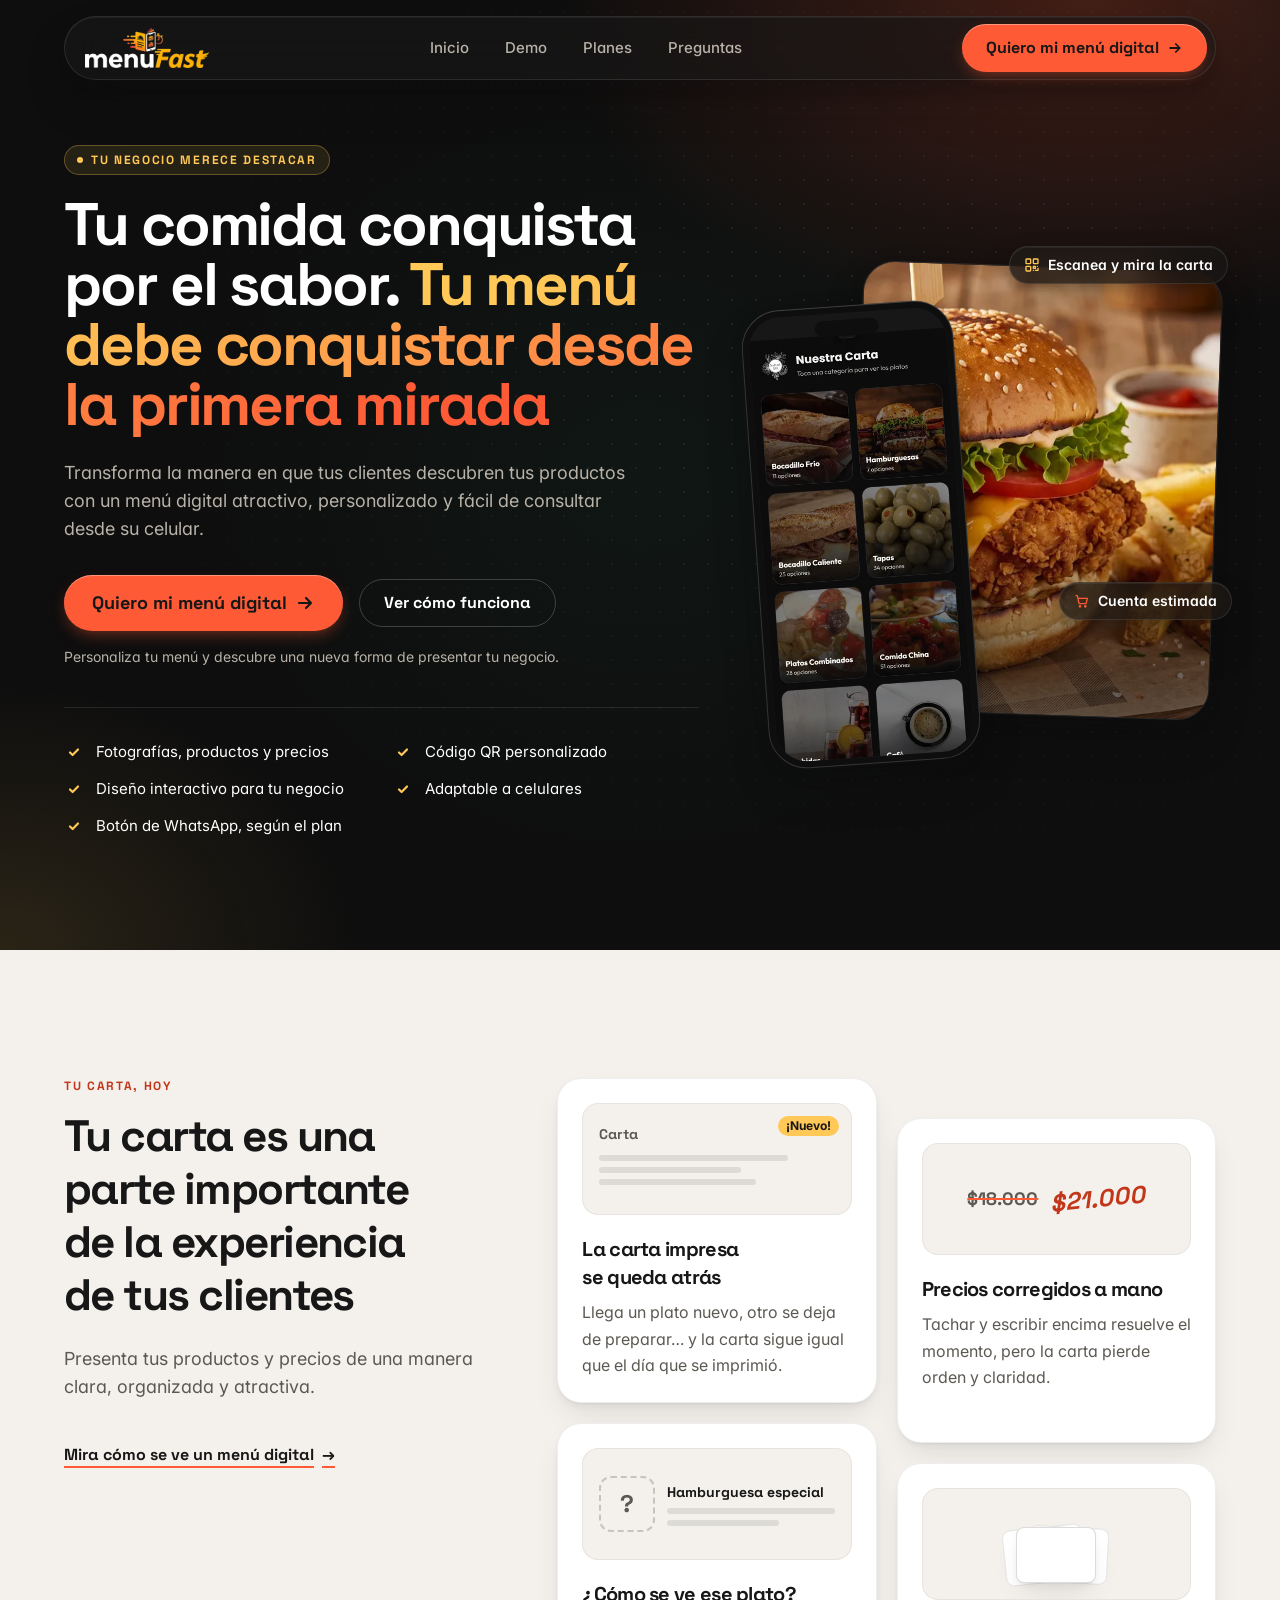
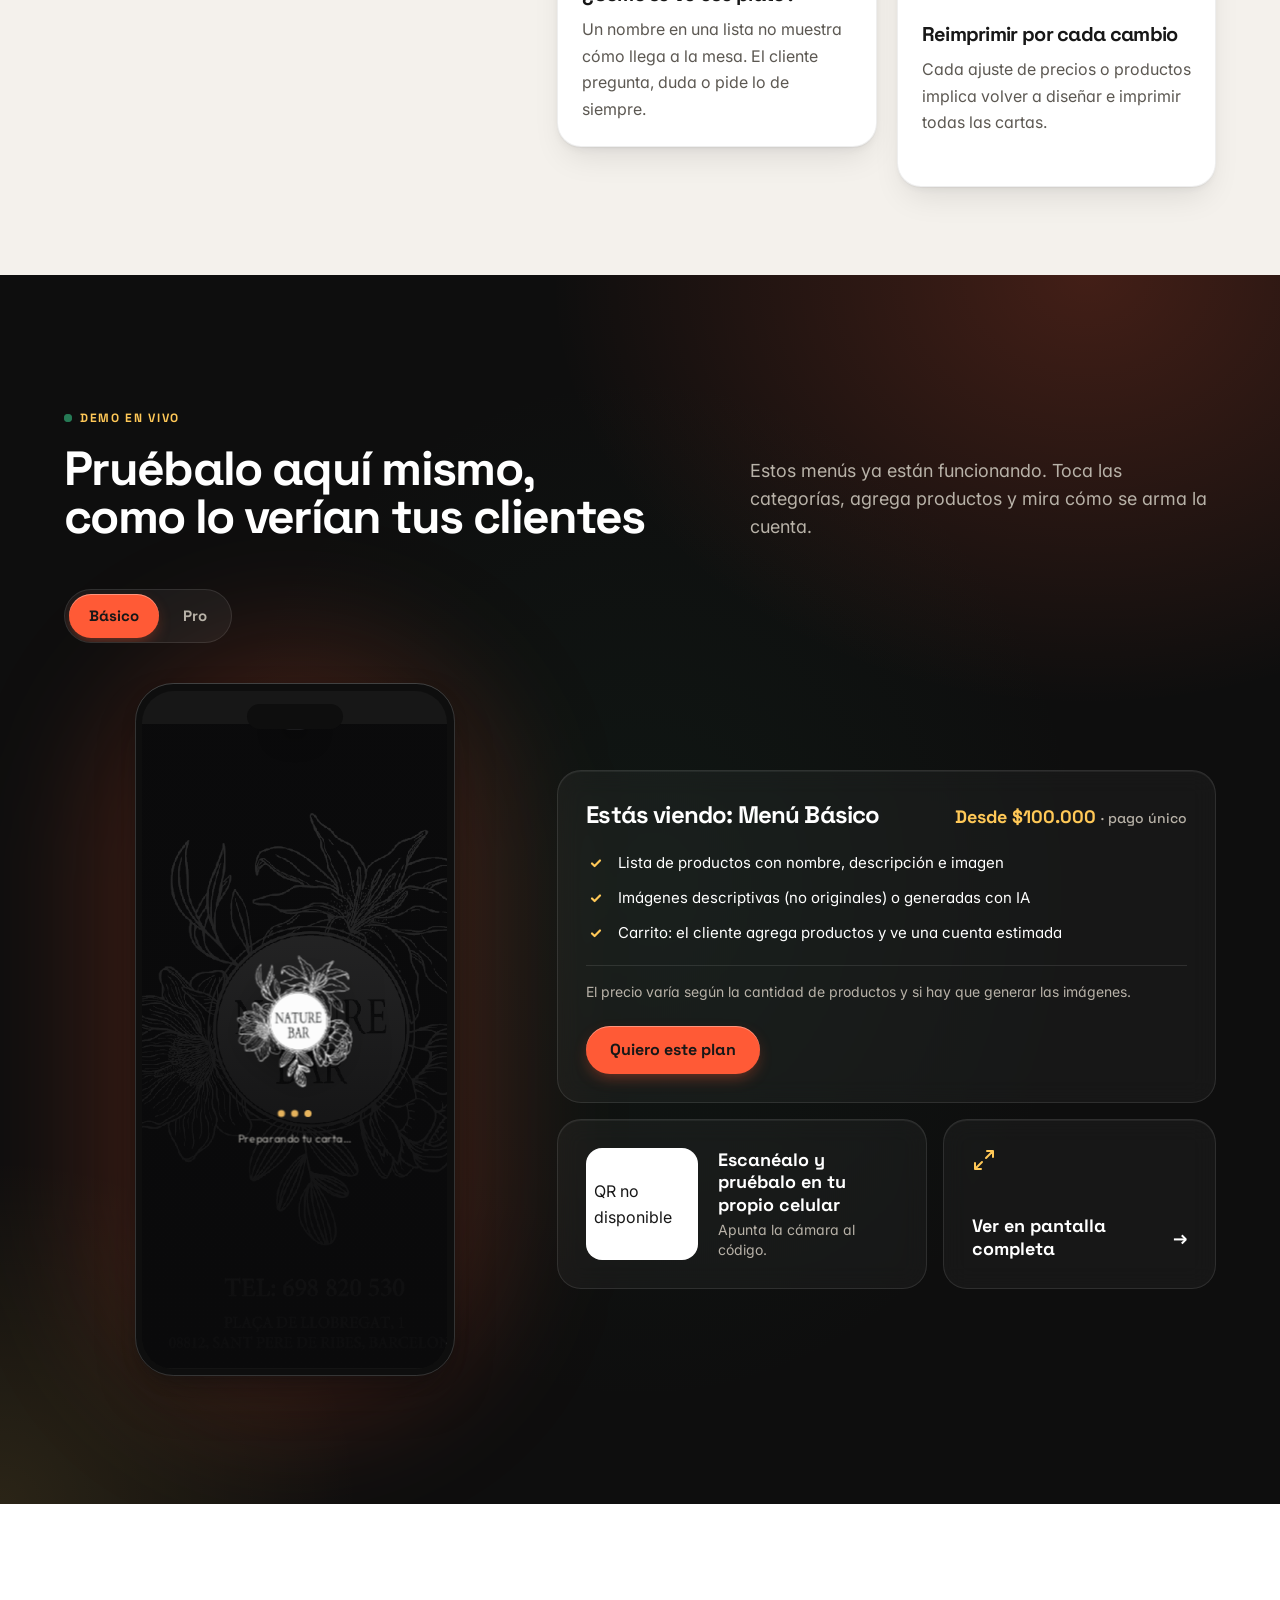
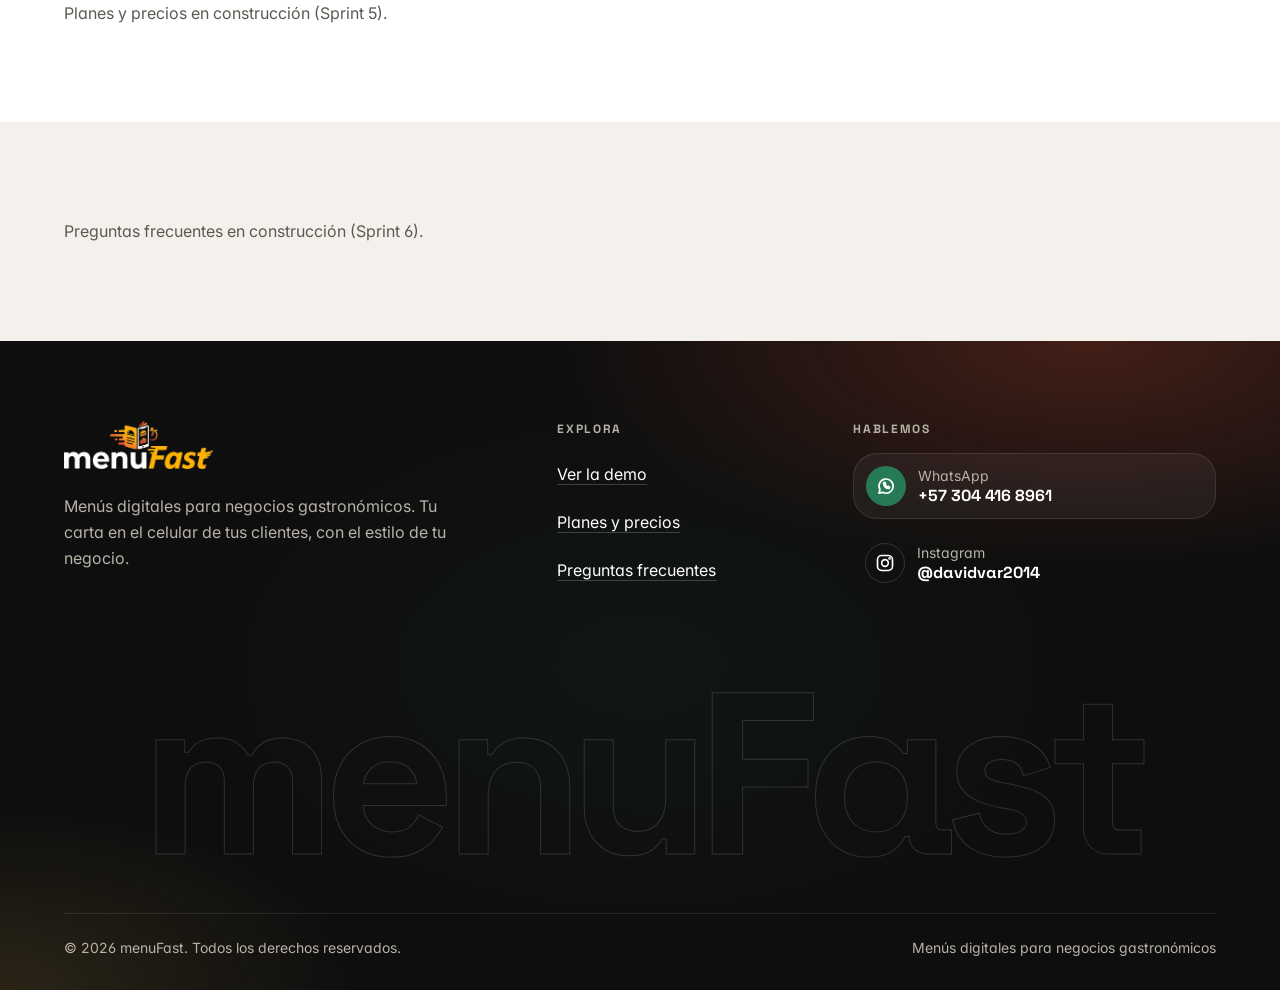
==== commit 03215d01: "sprint-3: demo interactiva en mini teléfono con pestañas, QR y fallback Co-Authored-By: Claude Opus " ====
--- a/index.html
+++ b/index.html
@@ -16,6 +16,9 @@
 
   <script src="js/config.js" defer></script>
   <script src="js/main.js" defer></script>
+  <script src="https://cdnjs.cloudflare.com/ajax/libs/gsap/3.12.5/gsap.min.js" defer></script>
+  <script src="https://cdnjs.cloudflare.com/ajax/libs/qrcode-generator/1.4.4/qrcode.min.js" defer></script>
+  <script src="js/demo-telefono.js" defer></script>
 </head>
 <body class="min-h-svh overflow-x-clip">
 
@@ -216,9 +219,77 @@
       </div>
     </section>
 
-    <!-- Sprint 3: Demo interactiva -->
-    <section id="demo" class="bg-carbon px-4 py-24 text-blanco">
-      <p class="mx-auto max-w-6xl text-gris-claro">Demo interactiva en construcción (Sprint 3).</p>
+    <!-- ===================== DEMO INTERACTIVA ===================== -->
+    <section id="demo" aria-labelledby="demo-titulo" class="malla-carbon relative isolate overflow-hidden px-4 py-24 text-blanco sm:px-6 lg:py-32">
+      <div class="mx-auto max-w-6xl">
+
+        <div class="grid gap-6 lg:grid-cols-12 lg:items-end">
+          <div class="lg:col-span-7">
+            <p class="etiqueta inline-flex items-center gap-2 text-amarillo">
+              <span class="relative flex size-2" aria-hidden="true">
+                <span class="absolute inline-flex size-full animate-ping rounded-pastilla bg-verde opacity-75"></span>
+                <span class="relative inline-flex size-2 rounded-pastilla bg-verde"></span>
+              </span>
+              Demo en vivo
+            </p>
+            <h2 id="demo-titulo" class="mt-4 text-3xl sm:text-5xl">Pruébalo aquí mismo, como lo verían tus clientes</h2>
+          </div>
+          <p class="text-lg text-gris-claro lg:col-span-5">
+            Estos menús ya están funcionando. Toca las categorías, agrega productos y mira cómo se arma la cuenta.
+          </p>
+        </div>
+
+        <!-- Pestañas por plan (se generan desde config.js) -->
+        <div class="mt-12 flex justify-center lg:justify-start"><div id="demo-pestanas" role="tablist" aria-label="Elige un plan para ver su demo"
+             class="inline-flex max-w-full gap-1 overflow-x-auto rounded-pastilla border border-blanco/10 bg-blanco/5 p-1"></div></div>
+
+        <div class="mt-10 grid items-center gap-12 lg:grid-cols-12 lg:gap-8">
+
+          <!-- Teléfono -->
+          <div class="relative mx-auto w-full max-w-[19rem] lg:col-span-5 lg:max-w-[20rem]">
+            <div class="absolute -inset-10 -z-10 rounded-full bg-coral/20 blur-3xl" aria-hidden="true"></div>
+            <div class="telefono relative">
+              <div id="demo-pantalla" class="telefono__pantalla relative" role="tabpanel" aria-labelledby="">
+                <iframe id="demo-iframe" title="Demo del menú digital" loading="lazy"
+                        class="absolute left-0 top-0 origin-top-left border-0 bg-carbon" width="390" height="844"></iframe>
+                <!-- Fallback si la demo no carga -->
+                <div id="demo-fallback" hidden class="absolute inset-0 z-10 flex flex-col bg-carbon">
+                  <img id="demo-fallback-img" src="" alt="" width="390" height="844" loading="lazy" class="min-h-0 grow object-cover object-top opacity-60">
+                  <div class="absolute inset-x-0 bottom-0 grid gap-3 bg-gradient-to-t from-carbon-hondo via-carbon-hondo/90 to-transparent p-5 pt-16 text-center">
+                    <p class="text-sm text-blanco">No pudimos cargar la demo aquí.</p>
+                    <a id="demo-fallback-enlace" href="#" target="_blank" rel="noopener" class="btn-cta">Abrir la demo</a>
+                  </div>
+                </div>
+              </div>
+            </div>
+          </div>
+
+          <!-- Información del plan + QR -->
+          <div class="grid gap-4 lg:col-span-7 lg:grid-cols-7">
+            <article id="demo-info" class="tarjeta-vidrio lg:col-span-7" aria-live="polite">
+              <!-- Se llena desde config.js -->
+            </article>
+
+            <div class="tarjeta-vidrio flex items-center gap-5 lg:col-span-4">
+              <div id="demo-qr" class="grid size-28 shrink-0 place-items-center rounded-2xl bg-blanco p-2 text-carbon" role="img" aria-label="Código QR de la demo"></div>
+              <div>
+                <p class="font-display text-lg font-bold leading-tight">Escanéalo y pruébalo en tu propio celular</p>
+                <p class="mt-1 text-sm text-gris-claro">Apunta la cámara al código.</p>
+              </div>
+            </div>
+
+            <a id="demo-completa" href="#" target="_blank" rel="noopener"
+               class="tarjeta-vidrio group flex flex-col justify-between gap-6 transition-colors duration-300 ease-premium hover:border-blanco/25 hover:bg-blanco/10 lg:col-span-3">
+              <svg aria-hidden="true" viewBox="0 0 24 24" class="size-6 text-amarillo" fill="none" stroke="currentColor" stroke-width="2" stroke-linecap="round" stroke-linejoin="round"><path d="M15 3h6v6M9 21H3v-6M21 3l-7 7M3 21l7-7"/></svg>
+              <span class="flex items-center justify-between gap-2 font-display text-lg font-bold leading-tight">
+                Ver en pantalla completa
+                <span aria-hidden="true" class="transition-transform duration-300 ease-premium group-hover:translate-x-1">→</span>
+              </span>
+              <span class="sr-only">(se abre en una pestaña nueva)</span>
+            </a>
+          </div>
+        </div>
+      </div>
     </section>
 
     <!-- Sprint 5: Planes -->
--- a/css/app.css
+++ b/css/app.css
@@ -1,2 +1,2 @@
 /*! tailwindcss v4.3.3 | MIT License | https://tailwindcss.com */
-@layer properties{@supports (((-webkit-hyphens:none)) and (not (margin-trim:inline))) or ((-moz-orient:inline) and (not (color:rgb(from red r g b)))){*,:before,:after,::backdrop{--tw-translate-x:0;--tw-translate-y:0;--tw-translate-z:0;--tw-border-style:solid;--tw-gradient-position:initial;--tw-gradient-from:#0000;--tw-gradient-via:#0000;--tw-gradient-to:#0000;--tw-gradient-stops:initial;--tw-gradient-via-stops:initial;--tw-gradient-from-position:0%;--tw-gradient-via-position:50%;--tw-gradient-to-position:100%;--tw-leading:initial;--tw-font-weight:initial;--tw-tracking:initial;--tw-shadow:0 0 #0000;--tw-shadow-color:initial;--tw-shadow-alpha:100%;--tw-inset-shadow:0 0 #0000;--tw-inset-shadow-color:initial;--tw-inset-shadow-alpha:100%;--tw-ring-color:initial;--tw-ring-shadow:0 0 #0000;--tw-inset-ring-color:initial;--tw-inset-ring-shadow:0 0 #0000;--tw-ring-inset:initial;--tw-ring-offset-width:0px;--tw-ring-offset-color:#fff;--tw-ring-offset-shadow:0 0 #0000;--tw-backdrop-blur:initial;--tw-backdrop-brightness:initial;--tw-backdrop-contrast:initial;--tw-backdrop-grayscale:initial;--tw-backdrop-hue-rotate:initial;--tw-backdrop-invert:initial;--tw-backdrop-opacity:initial;--tw-backdrop-saturate:initial;--tw-backdrop-sepia:initial;--tw-duration:initial;--tw-ease:initial}}}@layer theme{:root,:host{--font-sans:"Inter", ui-sans-serif, system-ui, sans-serif;--font-mono:ui-monospace, SFMono-Regular, Menlo, Monaco, Consolas, "Liberation Mono", "Courier New", monospace;--spacing:.25rem;--container-sm:24rem;--container-md:28rem;--container-xl:36rem;--container-6xl:72rem;--text-xs:.75rem;--text-xs--line-height:calc(1 / .75);--text-sm:.875rem;--text-sm--line-height:calc(1.25 / .875);--text-base:1rem;--text-base--line-height:calc(1.5 / 1);--text-lg:1.125rem;--text-lg--line-height:calc(1.75 / 1.125);--text-xl:1.25rem;--text-xl--line-height:calc(1.75 / 1.25);--text-2xl:1.5rem;--text-2xl--line-height:calc(2 / 1.5);--text-3xl:1.875rem;--text-3xl--line-height:calc(2.25 / 1.875);--text-5xl:3rem;--text-5xl--line-height:1;--font-weight-medium:500;--font-weight-semibold:600;--font-weight-bold:700;--leading-tight:1.25;--radius-lg:.5rem;--radius-xl:.75rem;--radius-2xl:1rem;--blur-xl:24px;--default-transition-duration:.15s;--default-transition-timing-function:cubic-bezier(.4, 0, .2, 1);--default-font-family:var(--font-sans);--default-mono-font-family:var(--font-mono);--color-carbon:#171717;--color-carbon-hondo:#0e0e0e;--color-coral:#ff5a36;--color-coral-texto:#c2361a;--color-amarillo:#ffc857;--color-blanco:#fff;--color-crema:#f4f1ec;--color-verde:#267a55;--color-gris:#5c5852;--color-gris-claro:#b8b2a8;--font-display:"Space Grotesk", ui-sans-serif, system-ui, sans-serif;--tracking-titular:-.035em;--tracking-etiqueta:.14em;--leading-titular:1.02;--leading-lectura:1.65;--ease-premium:cubic-bezier(.22, 1, .36, 1);--ease-rebote:cubic-bezier(.34, 1.56, .64, 1);--shadow-cta-hover:0 1px 0 #ffffff59 inset, 0 10px 28px -6px #ff5a368c, 0 2px 4px #1717171f;--radius-pastilla:999px;--radius-tarjeta:1.5rem}}@layer base{*,:after,:before,::backdrop{box-sizing:border-box;border:0 solid;margin:0;padding:0}::file-selector-button{box-sizing:border-box;border:0 solid;margin:0;padding:0}html,:host{-webkit-text-size-adjust:100%;tab-size:4;line-height:1.5;font-family:var(--default-font-family,-apple-system, BlinkMacSystemFont, "Segoe UI", Roboto, "Helvetica Neue", "Noto Sans", Arial, sans-serif, "Apple Color Emoji", "Segoe UI Emoji", "Segoe UI Symbol", "Noto Color Emoji");font-feature-settings:var(--default-font-feature-settings,normal);font-variation-settings:var(--default-font-variation-settings,normal);-webkit-tap-highlight-color:transparent}hr{height:0;color:inherit;border-top-width:1px}abbr:where([title]){-webkit-text-decoration:underline dotted;text-decoration:underline dotted}h1,h2,h3,h4,h5,h6{font-size:inherit;font-weight:inherit}a{color:inherit;-webkit-text-decoration:inherit;-webkit-text-decoration:inherit;-webkit-text-decoration:inherit;text-decoration:inherit}b,strong{font-weight:bolder}code,kbd,samp,pre{font-family:var(--default-mono-font-family,ui-monospace, SFMono-Regular, Menlo, Monaco, Consolas, "Liberation Mono", "Courier New", monospace);font-feature-settings:var(--default-mono-font-feature-settings,normal);font-variation-settings:var(--default-mono-font-variation-settings,normal);font-size:1em}small{font-size:80%}sub,sup{vertical-align:baseline;font-size:75%;line-height:0;position:relative}sub{bottom:-.25em}sup{top:-.5em}table{text-indent:0;border-color:inherit;border-collapse:collapse}:-moz-focusring:where(:not(iframe)){outline:auto}progress{vertical-align:baseline}summary{display:list-item}ol,ul,menu{list-style:none}img,svg,video,canvas,audio,iframe,embed,object{vertical-align:middle;display:block}img,video{max-width:100%;height:auto}button,input,select,optgroup,textarea{font:inherit;font-feature-settings:inherit;font-variation-settings:inherit;letter-spacing:inherit;color:inherit;opacity:1;background-color:#0000;border-radius:0}::file-selector-button{font:inherit;font-feature-settings:inherit;font-variation-settings:inherit;letter-spacing:inherit;color:inherit;opacity:1;background-color:#0000;border-radius:0}:where(select:is([multiple],[size])) optgroup{font-weight:bolder}:where(select:is([multiple],[size])) optgroup option{padding-inline-start:20px}::file-selector-button{margin-inline-end:4px}::placeholder{opacity:1}@supports (not ((-webkit-appearance:-apple-pay-button))) or (contain-intrinsic-size:1px){::placeholder{color:currentColor}@supports (color:color-mix(in lab, red, red)){::placeholder{color:color-mix(in oklab, currentcolor 50%, transparent)}}}textarea{resize:vertical}::-webkit-search-decoration{-webkit-appearance:none}::-webkit-date-and-time-value{min-height:1lh;text-align:inherit}::-webkit-datetime-edit{display:inline-flex}::-webkit-datetime-edit-fields-wrapper{padding:0}::-webkit-datetime-edit{padding-block:0}::-webkit-datetime-edit-year-field{padding-block:0}::-webkit-datetime-edit-month-field{padding-block:0}::-webkit-datetime-edit-day-field{padding-block:0}::-webkit-datetime-edit-hour-field{padding-block:0}::-webkit-datetime-edit-minute-field{padding-block:0}::-webkit-datetime-edit-second-field{padding-block:0}::-webkit-datetime-edit-millisecond-field{padding-block:0}::-webkit-datetime-edit-meridiem-field{padding-block:0}::-webkit-calendar-picker-indicator{line-height:1}:-moz-ui-invalid{box-shadow:none}button,input:where([type=button],[type=reset],[type=submit]){appearance:button}::file-selector-button{appearance:button}::-webkit-inner-spin-button{height:auto}::-webkit-outer-spin-button{height:auto}[hidden]:where(:not([hidden=until-found])){display:none!important}html{scroll-behavior:smooth;-webkit-text-size-adjust:100%;scroll-padding-top:6rem}body{background-color:var(--color-crema);font-family:var(--font-sans);font-size:var(--text-base);line-height:var(--tw-leading,var(--text-base--line-height));color:var(--color-carbon);-webkit-font-smoothing:antialiased;-moz-osx-font-smoothing:grayscale;line-height:var(--leading-lectura);font-feature-settings:"cv11", "ss01"}h1,h2,h3{font-family:var(--font-display);--tw-font-weight:var(--font-weight-bold);font-weight:var(--font-weight-bold);text-wrap:balance;letter-spacing:var(--tracking-titular);line-height:var(--leading-titular)}:focus-visible{outline:3px solid var(--color-amarillo);outline-offset:3px;border-radius:6px}@media (prefers-reduced-motion:reduce){html{scroll-behavior:auto}*,:before,:after{transition-duration:.01ms!important;animation-duration:.01ms!important}}}@layer components{.btn-cta{min-height:calc(var(--spacing) * 11);justify-content:center;align-items:center;gap:calc(var(--spacing) * 2);border-radius:var(--radius-pastilla);background-color:var(--color-coral);padding-inline:calc(var(--spacing) * 6);padding-block:calc(var(--spacing) * 3);font-family:var(--font-display);font-size:var(--text-base);line-height:var(--tw-leading,var(--text-base--line-height));--tw-font-weight:var(--font-weight-bold);font-weight:var(--font-weight-bold);color:var(--color-carbon);--tw-shadow:0 1px 0 var(--tw-shadow-color,#ffffff59) inset, 0 6px 16px -4px var(--tw-shadow-color,#ff5a3673), 0 2px 4px var(--tw-shadow-color,#1717171f);box-shadow:var(--tw-inset-shadow), var(--tw-inset-ring-shadow), var(--tw-ring-offset-shadow), var(--tw-ring-shadow), var(--tw-shadow);transition-property:transform,box-shadow,background-color;transition-timing-function:var(--tw-ease,var(--default-transition-timing-function));transition-duration:var(--tw-duration,var(--default-transition-duration));--tw-duration:.3s;--tw-ease:var(--ease-premium);transition-duration:.3s;transition-timing-function:var(--ease-premium);display:inline-flex}@media (hover:hover){.btn-cta:hover{--tw-translate-y:calc(var(--spacing) * -.5);translate:var(--tw-translate-x) var(--tw-translate-y)}}.btn-cta:active{--tw-translate-y:0px;translate:var(--tw-translate-x) var(--tw-translate-y);scale:.98}.btn-cta:hover{box-shadow:var(--shadow-cta-hover)}.vidrio-oscuro{border-style:var(--tw-border-style);border-width:1px;border-color:#ffffff1a}@supports (color:color-mix(in lab, red, red)){.vidrio-oscuro{border-color:color-mix(in oklab, var(--color-blanco) 10%, transparent)}}.vidrio-oscuro{background-color:#171717b3}@supports (color:color-mix(in lab, red, red)){.vidrio-oscuro{background-color:color-mix(in oklab, var(--color-carbon) 70%, transparent)}}.vidrio-oscuro{--tw-backdrop-blur:blur(var(--blur-xl));--tw-backdrop-saturate:saturate(150%);-webkit-backdrop-filter:var(--tw-backdrop-blur,) var(--tw-backdrop-brightness,) var(--tw-backdrop-contrast,) var(--tw-backdrop-grayscale,) var(--tw-backdrop-hue-rotate,) var(--tw-backdrop-invert,) var(--tw-backdrop-opacity,) var(--tw-backdrop-saturate,) var(--tw-backdrop-sepia,);backdrop-filter:var(--tw-backdrop-blur,) var(--tw-backdrop-brightness,) var(--tw-backdrop-contrast,) var(--tw-backdrop-grayscale,) var(--tw-backdrop-hue-rotate,) var(--tw-backdrop-invert,) var(--tw-backdrop-opacity,) var(--tw-backdrop-saturate,) var(--tw-backdrop-sepia,)}.malla-carbon{background-color:var(--color-carbon-hondo);background-image:radial-gradient(60% 50% at 85% 0,#ff5a3638,#0000 70%),radial-gradient(40% 40% at 0 100%,#ffc8571f,#0000 70%),radial-gradient(50% 60%,#267a5514,#0000 70%)}@supports (color:color-mix(in lab, red, red)){.malla-carbon{background-image:radial-gradient(60% 50% at 85% 0%, color-mix(in srgb, var(--color-coral) 22%, transparent), transparent 70%), radial-gradient(40% 40% at 0% 100%, color-mix(in srgb, var(--color-amarillo) 12%, transparent), transparent 70%), radial-gradient(50% 60% at 50% 50%, color-mix(in srgb, var(--color-verde) 8%, transparent), transparent 70%)}}.btn-fantasma{min-height:calc(var(--spacing) * 12);border-radius:var(--radius-pastilla);border-style:var(--tw-border-style);border-width:1px;border-color:#fff3;justify-content:center;align-items:center;display:inline-flex}@supports (color:color-mix(in lab, red, red)){.btn-fantasma{border-color:color-mix(in oklab, var(--color-blanco) 20%, transparent)}}.btn-fantasma{padding-inline:calc(var(--spacing) * 6);font-family:var(--font-display);--tw-font-weight:var(--font-weight-bold);font-weight:var(--font-weight-bold);color:var(--color-blanco);transition-property:background-color,border-color;transition-timing-function:var(--tw-ease,var(--default-transition-timing-function));transition-duration:var(--tw-duration,var(--default-transition-duration));--tw-duration:.3s;--tw-ease:var(--ease-premium);transition-duration:.3s;transition-timing-function:var(--ease-premium)}@media (hover:hover){.btn-fantasma:hover{border-color:#fff6}@supports (color:color-mix(in lab, red, red)){.btn-fantasma:hover{border-color:color-mix(in oklab, var(--color-blanco) 40%, transparent)}}.btn-fantasma:hover{background-color:#ffffff0d}@supports (color:color-mix(in lab, red, red)){.btn-fantasma:hover{background-color:color-mix(in oklab, var(--color-blanco) 5%, transparent)}}}.texto-degradado{background:linear-gradient(100deg, var(--color-amarillo) 10%, var(--color-coral) 90%);color:#0000;-webkit-background-clip:text;background-clip:text}.trama-puntos:before{content:"";z-index:-1;background-image:radial-gradient(#ffffff17 1px,#0000 1px);position:absolute;inset:0}@supports (color:color-mix(in lab, red, red)){.trama-puntos:before{background-image:radial-gradient(color-mix(in srgb, var(--color-blanco) 9%, transparent) 1px, transparent 1px)}}.trama-puntos:before{pointer-events:none;background-size:24px 24px;-webkit-mask-image:radial-gradient(70% 60% at 70% 40%,#000,#0000);mask-image:radial-gradient(70% 60% at 70% 40%,#000,#0000)}.beneficio-hero{align-items:flex-start;gap:calc(var(--spacing) * 3);color:var(--color-blanco);font-size:.9375rem;display:flex}.beneficio-hero:before{content:"";margin-top:calc(var(--spacing) * .5);width:calc(var(--spacing) * 5);height:calc(var(--spacing) * 5);border-radius:var(--radius-pastilla);background-color:var(--color-amarillo);-webkit-mask-source-type:luminance;flex-shrink:0;-webkit-mask:url("data:image/svg+xml,%3Csvg xmlns='http://www.w3.org/2000/svg' viewBox='0 0 20 20'%3E%3Ccircle cx='10' cy='10' r='10' fill='black'/%3E%3Cpath d='M6 10.5l2.6 2.5L14 7.5' fill='none' stroke='white' stroke-width='2.2' stroke-linecap='round' stroke-linejoin='round'/%3E%3C/svg%3E") 50%/contain no-repeat;-webkit-mask-source-type:luminance;mask:url("data:image/svg+xml,%3Csvg xmlns='http://www.w3.org/2000/svg' viewBox='0 0 20 20'%3E%3Ccircle cx='10' cy='10' r='10' fill='black'/%3E%3Cpath d='M6 10.5l2.6 2.5L14 7.5' fill='none' stroke='white' stroke-width='2.2' stroke-linecap='round' stroke-linejoin='round'/%3E%3C/svg%3E") 50%/contain no-repeat luminance}.telefono{background-color:var(--color-carbon-hondo);--tw-shadow:0 1px 0 var(--tw-shadow-color,#ffffff0f) inset, 0 8px 16px -4px var(--tw-shadow-color,#0e0e0e59), 0 24px 48px -12px var(--tw-shadow-color,#0e0e0e73);box-shadow:var(--tw-inset-shadow), var(--tw-inset-ring-shadow), var(--tw-ring-offset-shadow), var(--tw-ring-shadow), var(--tw-shadow);aspect-ratio:390/844;border-radius:2.4rem;outline:1px solid #ffffff29;padding:.45rem}@supports (color:color-mix(in lab, red, red)){.telefono{outline:1px solid color-mix(in srgb, var(--color-blanco) 16%, transparent)}}.telefono{outline-offset:-1px}.telefono:before{content:"";z-index:10;--tw-translate-x:calc(calc(1 / 2 * 100%) * -1);width:30%;height:3.6%;translate:var(--tw-translate-x) var(--tw-translate-y);border-radius:var(--radius-pastilla);background-color:var(--color-carbon-hondo);position:absolute;top:3%;left:50%}.telefono__pantalla{background-color:var(--color-carbon);border-radius:2rem;width:100%;height:100%;padding-top:11%;overflow:hidden}.chip-vidrio{align-items:center;gap:calc(var(--spacing) * 2);border-radius:var(--radius-pastilla);border-style:var(--tw-border-style);border-width:1px;border-color:#ffffff1a;display:inline-flex}@supports (color:color-mix(in lab, red, red)){.chip-vidrio{border-color:color-mix(in oklab, var(--color-blanco) 10%, transparent)}}.chip-vidrio{background-color:#171717b3}@supports (color:color-mix(in lab, red, red)){.chip-vidrio{background-color:color-mix(in oklab, var(--color-carbon) 70%, transparent)}}.chip-vidrio{padding-inline:calc(var(--spacing) * 3.5);padding-block:calc(var(--spacing) * 2);font-size:var(--text-sm);line-height:var(--tw-leading,var(--text-sm--line-height));--tw-font-weight:var(--font-weight-semibold);font-weight:var(--font-weight-semibold);color:var(--color-blanco);--tw-shadow:0 1px 0 var(--tw-shadow-color,#ffffff0f) inset, 0 8px 16px -4px var(--tw-shadow-color,#0e0e0e59), 0 24px 48px -12px var(--tw-shadow-color,#0e0e0e73);box-shadow:var(--tw-inset-shadow), var(--tw-inset-ring-shadow), var(--tw-ring-offset-shadow), var(--tw-ring-shadow), var(--tw-shadow);--tw-backdrop-blur:blur(var(--blur-xl));--tw-backdrop-saturate:saturate(150%);-webkit-backdrop-filter:var(--tw-backdrop-blur,) var(--tw-backdrop-brightness,) var(--tw-backdrop-contrast,) var(--tw-backdrop-grayscale,) var(--tw-backdrop-hue-rotate,) var(--tw-backdrop-invert,) var(--tw-backdrop-opacity,) var(--tw-backdrop-saturate,) var(--tw-backdrop-sepia,);backdrop-filter:var(--tw-backdrop-blur,) var(--tw-backdrop-brightness,) var(--tw-backdrop-contrast,) var(--tw-backdrop-grayscale,) var(--tw-backdrop-hue-rotate,) var(--tw-backdrop-invert,) var(--tw-backdrop-opacity,) var(--tw-backdrop-saturate,) var(--tw-backdrop-sepia,)}.enlace-flecha{min-height:calc(var(--spacing) * 11);align-items:center;gap:calc(var(--spacing) * 2);font-family:var(--font-display);--tw-font-weight:var(--font-weight-bold);font-weight:var(--font-weight-bold);color:var(--color-carbon);text-decoration-line:underline;-webkit-text-decoration-color:var(--color-coral);-webkit-text-decoration-color:var(--color-coral);text-decoration-color:var(--color-coral);text-underline-offset:6px;transition-property:gap;transition-timing-function:var(--tw-ease,var(--default-transition-timing-function));transition-duration:var(--tw-duration,var(--default-transition-duration));--tw-duration:.3s;--tw-ease:var(--ease-premium);transition-duration:.3s;transition-timing-function:var(--ease-premium);text-decoration-thickness:2px;display:inline-flex}@media (hover:hover){.enlace-flecha:hover{gap:calc(var(--spacing) * 3)}}.enlace-flecha:after{content:"→"}.tarjeta-problema{border-radius:var(--radius-tarjeta);border-style:var(--tw-border-style);border-width:1px;border-color:#17171712}@supports (color:color-mix(in lab, red, red)){.tarjeta-problema{border-color:color-mix(in oklab, var(--color-carbon) 7.0%, transparent)}}.tarjeta-problema{background-color:var(--color-blanco);padding:calc(var(--spacing) * 6);--tw-shadow:0 1px 1px var(--tw-shadow-color,#1717170a), 0 4px 8px -2px var(--tw-shadow-color,#1717170f), 0 16px 32px -8px var(--tw-shadow-color,#1717171a);box-shadow:var(--tw-inset-shadow), var(--tw-inset-ring-shadow), var(--tw-ring-offset-shadow), var(--tw-ring-shadow), var(--tw-shadow);transition-property:transform,translate,scale,rotate;transition-timing-function:var(--tw-ease,var(--default-transition-timing-function));transition-duration:var(--tw-duration,var(--default-transition-duration));--tw-duration:.5s;--tw-ease:var(--ease-premium);transition-duration:.5s;transition-timing-function:var(--ease-premium)}.vineta{height:calc(var(--spacing) * 28);border-radius:var(--radius-2xl);border-style:var(--tw-border-style);border-width:1px;border-color:#1717170f;position:relative;overflow:hidden}@supports (color:color-mix(in lab, red, red)){.vineta{border-color:color-mix(in oklab, var(--color-carbon) 6%, transparent)}}.vineta{background-color:var(--color-crema);padding:calc(var(--spacing) * 4)}.nav-enlace{min-height:calc(var(--spacing) * 11);border-radius:var(--radius-pastilla);padding-inline:calc(var(--spacing) * 4);--tw-font-weight:var(--font-weight-medium);font-size:.9375rem;font-weight:var(--font-weight-medium);color:var(--color-gris-claro);transition-property:color,background-color,border-color,outline-color,text-decoration-color,fill,stroke,--tw-gradient-from,--tw-gradient-via,--tw-gradient-to;transition-timing-function:var(--tw-ease,var(--default-transition-timing-function));transition-duration:var(--tw-duration,var(--default-transition-duration));--tw-duration:.3s;--tw-ease:var(--ease-premium);transition-duration:.3s;transition-timing-function:var(--ease-premium);align-items:center;display:inline-flex;position:relative}@media (hover:hover){.nav-enlace:hover{background-color:#ffffff0d}@supports (color:color-mix(in lab, red, red)){.nav-enlace:hover{background-color:color-mix(in oklab, var(--color-blanco) 5%, transparent)}}.nav-enlace:hover{color:var(--color-blanco)}}.nav-enlace-movil{min-height:calc(var(--spacing) * 14);border-radius:var(--radius-2xl);padding-inline:calc(var(--spacing) * 4);font-family:var(--font-display);font-size:var(--text-xl);line-height:var(--tw-leading,var(--text-xl--line-height));--tw-font-weight:var(--font-weight-bold);font-weight:var(--font-weight-bold);color:var(--color-blanco);transition-property:color,background-color,border-color,outline-color,text-decoration-color,fill,stroke,--tw-gradient-from,--tw-gradient-via,--tw-gradient-to;transition-timing-function:var(--tw-ease,var(--default-transition-timing-function));transition-duration:var(--tw-duration,var(--default-transition-duration));--tw-duration:.3s;--tw-ease:var(--ease-premium);transition-duration:.3s;transition-timing-function:var(--ease-premium);justify-content:space-between;align-items:center;display:flex}@media (hover:hover){.nav-enlace-movil:hover{background-color:#ffffff0d}@supports (color:color-mix(in lab, red, red)){.nav-enlace-movil:hover{background-color:color-mix(in oklab, var(--color-blanco) 5%, transparent)}}}.nav-enlace-movil span{font-family:var(--font-sans);font-size:var(--text-sm);line-height:var(--tw-leading,var(--text-sm--line-height));--tw-font-weight:var(--font-weight-medium);font-weight:var(--font-weight-medium);color:var(--color-gris-claro)}.pie-enlace{min-height:calc(var(--spacing) * 11);color:var(--color-blanco);align-items:center;text-decoration-line:underline;text-decoration-color:#fff3;display:inline-flex}@supports (color:color-mix(in lab, red, red)){.pie-enlace{-webkit-text-decoration-color:color-mix(in oklab, var(--color-blanco) 20%, transparent);-webkit-text-decoration-color:color-mix(in oklab, var(--color-blanco) 20%, transparent);text-decoration-color:color-mix(in oklab, var(--color-blanco) 20%, transparent)}}.pie-enlace{text-underline-offset:4px;transition-property:color,background-color,border-color,outline-color,text-decoration-color,fill,stroke,--tw-gradient-from,--tw-gradient-via,--tw-gradient-to;transition-timing-function:var(--tw-ease,var(--default-transition-timing-function));transition-duration:var(--tw-duration,var(--default-transition-duration));--tw-duration:.3s;--tw-ease:var(--ease-premium);transition-duration:.3s;transition-timing-function:var(--ease-premium)}@media (hover:hover){.pie-enlace:hover{-webkit-text-decoration-color:var(--color-coral);-webkit-text-decoration-color:var(--color-coral);text-decoration-color:var(--color-coral)}}.etiqueta{font-family:var(--font-display);font-size:var(--text-xs);line-height:var(--tw-leading,var(--text-xs--line-height));--tw-font-weight:var(--font-weight-bold);font-weight:var(--font-weight-bold);text-transform:uppercase;letter-spacing:var(--tracking-etiqueta)}}@layer utilities{.pointer-events-none{pointer-events:none}.sr-only{clip-path:inset(50%);white-space:nowrap;border-width:0;width:1px;height:1px;margin:-1px;padding:0;position:absolute;overflow:hidden}.absolute{position:absolute}.fixed{position:fixed}.relative{position:relative}.inset-0{inset:0}.inset-x-0{inset-inline:0}.-top-5{top:calc(var(--spacing) * -5)}.top-0{top:0}.top-3{top:calc(var(--spacing) * 3)}.-right-1{right:calc(var(--spacing) * -1)}.right-2{right:calc(var(--spacing) * 2)}.right-3{right:calc(var(--spacing) * 3)}.-bottom-10{bottom:calc(var(--spacing) * -10)}.bottom-4{bottom:calc(var(--spacing) * 4)}.bottom-24{bottom:calc(var(--spacing) * 24)}.left-0{left:0}.isolate{isolation:isolate}.z-50{z-index:50}.mx-auto{margin-inline:auto}.mt-1\.5{margin-top:calc(var(--spacing) * 1.5)}.mt-2{margin-top:calc(var(--spacing) * 2)}.mt-3{margin-top:calc(var(--spacing) * 3)}.mt-4{margin-top:calc(var(--spacing) * 4)}.mt-5{margin-top:calc(var(--spacing) * 5)}.mt-6{margin-top:calc(var(--spacing) * 6)}.mt-7{margin-top:calc(var(--spacing) * 7)}.mt-8{margin-top:calc(var(--spacing) * 8)}.mt-10{margin-top:calc(var(--spacing) * 10)}.mt-16{margin-top:calc(var(--spacing) * 16)}.ml-auto{margin-left:auto}.block{display:block}.flex{display:flex}.grid{display:grid}.hidden{display:none}.inline-flex{display:inline-flex}.aspect-\[4\/5\]{aspect-ratio:4/5}.size-1\.5{width:calc(var(--spacing) * 1.5);height:calc(var(--spacing) * 1.5)}.size-4{width:calc(var(--spacing) * 4);height:calc(var(--spacing) * 4)}.size-5{width:calc(var(--spacing) * 5);height:calc(var(--spacing) * 5)}.size-6{width:calc(var(--spacing) * 6);height:calc(var(--spacing) * 6)}.size-10{width:calc(var(--spacing) * 10);height:calc(var(--spacing) * 10)}.size-12{width:calc(var(--spacing) * 12);height:calc(var(--spacing) * 12)}.size-14{width:calc(var(--spacing) * 14);height:calc(var(--spacing) * 14)}.h-1\.5{height:calc(var(--spacing) * 1.5)}.h-9{height:calc(var(--spacing) * 9)}.h-12{height:calc(var(--spacing) * 12)}.h-14{height:calc(var(--spacing) * 14)}.h-16{height:calc(var(--spacing) * 16)}.h-full{height:100%}.min-h-11{min-height:calc(var(--spacing) * 11)}.min-h-svh{min-height:100svh}.w-2\/3{width:66.6667%}.w-3\/5{width:60%}.w-4\/5{width:80%}.w-20{width:calc(var(--spacing) * 20)}.w-\[46\%\]{width:46%}.w-\[78\%\]{width:78%}.w-auto{width:auto}.w-full{width:100%}.max-w-6xl{max-width:var(--container-6xl)}.max-w-md{max-width:var(--container-md)}.max-w-sm{max-width:var(--container-sm)}.max-w-xl{max-width:var(--container-xl)}.shrink-0{flex-shrink:0}.grow{flex-grow:1}.origin-center{transform-origin:50%}.-translate-x-3{--tw-translate-x:calc(var(--spacing) * -3);translate:var(--tw-translate-x) var(--tw-translate-y)}.translate-x-3{--tw-translate-x:calc(var(--spacing) * 3);translate:var(--tw-translate-x) var(--tw-translate-y)}.-rotate-6{rotate:-6deg}.-rotate-\[4deg\]{rotate:-4deg}.rotate-3{rotate:3deg}.rotate-\[2deg\]{rotate:2deg}.flex-col{flex-direction:column}.place-items-center{place-items:center}.items-center{align-items:center}.items-end{align-items:flex-end}.items-start{align-items:flex-start}.justify-between{justify-content:space-between}.justify-center{justify-content:center}.gap-1{gap:var(--spacing)}.gap-2{gap:calc(var(--spacing) * 2)}.gap-3{gap:calc(var(--spacing) * 3)}.gap-4{gap:calc(var(--spacing) * 4)}.gap-12{gap:calc(var(--spacing) * 12)}.gap-x-6{column-gap:calc(var(--spacing) * 6)}.gap-y-3{row-gap:calc(var(--spacing) * 3)}.gap-y-16{row-gap:calc(var(--spacing) * 16)}.overflow-hidden{overflow:hidden}.overflow-x-clip{overflow-x:clip}.rounded-\[2rem\]{border-radius:2rem}.rounded-lg{border-radius:var(--radius-lg)}.rounded-pastilla{border-radius:var(--radius-pastilla)}.rounded-tarjeta{border-radius:var(--radius-tarjeta)}.rounded-xl{border-radius:var(--radius-xl)}.border{border-style:var(--tw-border-style);border-width:1px}.border-2{border-style:var(--tw-border-style);border-width:2px}.border-t{border-top-style:var(--tw-border-style);border-top-width:1px}.border-dashed{--tw-border-style:dashed;border-style:dashed}.border-amarillo\/30{border-color:#ffc8574d}@supports (color:color-mix(in lab, red, red)){.border-amarillo\/30{border-color:color-mix(in oklab, var(--color-amarillo) 30%, transparent)}}.border-blanco\/10{border-color:#ffffff1a}@supports (color:color-mix(in lab, red, red)){.border-blanco\/10{border-color:color-mix(in oklab, var(--color-blanco) 10%, transparent)}}.border-blanco\/15{border-color:#ffffff26}@supports (color:color-mix(in lab, red, red)){.border-blanco\/15{border-color:color-mix(in oklab, var(--color-blanco) 15%, transparent)}}.border-carbon\/10{border-color:#1717171a}@supports (color:color-mix(in lab, red, red)){.border-carbon\/10{border-color:color-mix(in oklab, var(--color-carbon) 10%, transparent)}}.border-carbon\/15{border-color:#17171726}@supports (color:color-mix(in lab, red, red)){.border-carbon\/15{border-color:color-mix(in oklab, var(--color-carbon) 15%, transparent)}}.border-carbon\/20{border-color:#17171733}@supports (color:color-mix(in lab, red, red)){.border-carbon\/20{border-color:color-mix(in oklab, var(--color-carbon) 20%, transparent)}}.bg-amarillo{background-color:var(--color-amarillo)}.bg-amarillo\/10{background-color:#ffc8571a}@supports (color:color-mix(in lab, red, red)){.bg-amarillo\/10{background-color:color-mix(in oklab, var(--color-amarillo) 10%, transparent)}}.bg-blanco{background-color:var(--color-blanco)}.bg-blanco\/5{background-color:#ffffff0d}@supports (color:color-mix(in lab, red, red)){.bg-blanco\/5{background-color:color-mix(in oklab, var(--color-blanco) 5%, transparent)}}.bg-carbon{background-color:var(--color-carbon)}.bg-carbon\/10{background-color:#1717171a}@supports (color:color-mix(in lab, red, red)){.bg-carbon\/10{background-color:color-mix(in oklab, var(--color-carbon) 10%, transparent)}}.bg-carbon\/95\!{background-color:#171717f2!important}@supports (color:color-mix(in lab, red, red)){.bg-carbon\/95\!{background-color:color-mix(in oklab, var(--color-carbon) 95%, transparent)!important}}.bg-crema{background-color:var(--color-crema)}.bg-verde{background-color:var(--color-verde)}.bg-gradient-to-t{--tw-gradient-position:to top in oklab;background-image:linear-gradient(var(--tw-gradient-stops))}.from-carbon-hondo\/60{--tw-gradient-from:#0e0e0e99}@supports (color:color-mix(in lab, red, red)){.from-carbon-hondo\/60{--tw-gradient-from:color-mix(in oklab, var(--color-carbon-hondo) 60%, transparent)}}.from-carbon-hondo\/60{--tw-gradient-stops:var(--tw-gradient-via-stops,var(--tw-gradient-position), var(--tw-gradient-from) var(--tw-gradient-from-position), var(--tw-gradient-to) var(--tw-gradient-to-position))}.via-transparent{--tw-gradient-via:transparent;--tw-gradient-via-stops:var(--tw-gradient-position), var(--tw-gradient-from) var(--tw-gradient-from-position), var(--tw-gradient-via) var(--tw-gradient-via-position), var(--tw-gradient-to) var(--tw-gradient-to-position);--tw-gradient-stops:var(--tw-gradient-via-stops)}.to-transparent{--tw-gradient-to:transparent;--tw-gradient-stops:var(--tw-gradient-via-stops,var(--tw-gradient-position), var(--tw-gradient-from) var(--tw-gradient-from-position), var(--tw-gradient-to) var(--tw-gradient-to-position))}.object-cover{object-fit:cover}.object-top{object-position:top}.p-3{padding:calc(var(--spacing) * 3)}.px-2{padding-inline:calc(var(--spacing) * 2)}.px-3{padding-inline:calc(var(--spacing) * 3)}.px-4{padding-inline:calc(var(--spacing) * 4)}.px-7{padding-inline:calc(var(--spacing) * 7)}.py-0\.5{padding-block:calc(var(--spacing) * .5)}.py-1\.5{padding-block:calc(var(--spacing) * 1.5)}.py-24{padding-block:calc(var(--spacing) * 24)}.pt-3{padding-top:calc(var(--spacing) * 3)}.pt-6{padding-top:calc(var(--spacing) * 6)}.pt-8{padding-top:calc(var(--spacing) * 8)}.pt-20{padding-top:calc(var(--spacing) * 20)}.pt-28{padding-top:calc(var(--spacing) * 28)}.pr-2{padding-right:calc(var(--spacing) * 2)}.pr-5{padding-right:calc(var(--spacing) * 5)}.pb-8{padding-bottom:calc(var(--spacing) * 8)}.pb-20{padding-bottom:calc(var(--spacing) * 20)}.pl-5{padding-left:calc(var(--spacing) * 5)}.text-center{text-align:center}.font-display{font-family:var(--font-display)}.text-2xl{font-size:var(--text-2xl);line-height:var(--tw-leading,var(--text-2xl--line-height))}.text-3xl{font-size:var(--text-3xl);line-height:var(--tw-leading,var(--text-3xl--line-height))}.text-lg{font-size:var(--text-lg);line-height:var(--tw-leading,var(--text-lg--line-height))}.text-sm{font-size:var(--text-sm);line-height:var(--tw-leading,var(--text-sm--line-height))}.text-xl{font-size:var(--text-xl);line-height:var(--tw-leading,var(--text-xl--line-height))}.text-xs{font-size:var(--text-xs);line-height:var(--tw-leading,var(--text-xs--line-height))}.text-\[2\.125rem\]{font-size:2.125rem}.text-\[clamp\(4rem\,18vw\,15rem\)\]{font-size:clamp(4rem,18vw,15rem)}.leading-none{--tw-leading:1;line-height:1}.leading-tight{--tw-leading:var(--leading-tight);line-height:var(--leading-tight)}.font-bold{--tw-font-weight:var(--font-weight-bold);font-weight:var(--font-weight-bold)}.tracking-\[-0\.06em\]{--tw-tracking:-.06em;letter-spacing:-.06em}.whitespace-nowrap{white-space:nowrap}.text-amarillo{color:var(--color-amarillo)}.text-blanco{color:var(--color-blanco)}.text-carbon{color:var(--color-carbon)}.text-coral{color:var(--color-coral)}.text-coral-texto{color:var(--color-coral-texto)}.text-gris{color:var(--color-gris)}.text-gris-claro{color:var(--color-gris-claro)}.text-transparent{color:#0000}.italic{font-style:italic}.line-through{text-decoration-line:line-through}.decoration-coral{-webkit-text-decoration-color:var(--color-coral);-webkit-text-decoration-color:var(--color-coral);text-decoration-color:var(--color-coral)}.decoration-2{text-decoration-thickness:2px}.shadow-capa{--tw-shadow:0 1px 1px var(--tw-shadow-color,#1717170a), 0 4px 8px -2px var(--tw-shadow-color,#1717170f), 0 16px 32px -8px var(--tw-shadow-color,#1717171a);box-shadow:var(--tw-inset-shadow), var(--tw-inset-ring-shadow), var(--tw-ring-offset-shadow), var(--tw-ring-shadow), var(--tw-shadow)}.shadow-flotante{--tw-shadow:0 1px 0 var(--tw-shadow-color,#ffffff0f) inset, 0 8px 16px -4px var(--tw-shadow-color,#0e0e0e59), 0 24px 48px -12px var(--tw-shadow-color,#0e0e0e73);box-shadow:var(--tw-inset-shadow), var(--tw-inset-ring-shadow), var(--tw-ring-offset-shadow), var(--tw-ring-shadow), var(--tw-shadow)}.backdrop-blur{--tw-backdrop-blur:blur(8px);-webkit-backdrop-filter:var(--tw-backdrop-blur,) var(--tw-backdrop-brightness,) var(--tw-backdrop-contrast,) var(--tw-backdrop-grayscale,) var(--tw-backdrop-hue-rotate,) var(--tw-backdrop-invert,) var(--tw-backdrop-opacity,) var(--tw-backdrop-saturate,) var(--tw-backdrop-sepia,);backdrop-filter:var(--tw-backdrop-blur,) var(--tw-backdrop-brightness,) var(--tw-backdrop-contrast,) var(--tw-backdrop-grayscale,) var(--tw-backdrop-hue-rotate,) var(--tw-backdrop-invert,) var(--tw-backdrop-opacity,) var(--tw-backdrop-saturate,) var(--tw-backdrop-sepia,)}.transition-\[background-color\,box-shadow\]{transition-property:background-color,box-shadow;transition-timing-function:var(--tw-ease,var(--default-transition-timing-function));transition-duration:var(--tw-duration,var(--default-transition-duration))}.transition-colors{transition-property:color,background-color,border-color,outline-color,text-decoration-color,fill,stroke,--tw-gradient-from,--tw-gradient-via,--tw-gradient-to;transition-timing-function:var(--tw-ease,var(--default-transition-timing-function));transition-duration:var(--tw-duration,var(--default-transition-duration))}.transition-transform{transition-property:transform,translate,scale,rotate;transition-timing-function:var(--tw-ease,var(--default-transition-timing-function));transition-duration:var(--tw-duration,var(--default-transition-duration))}.duration-300{--tw-duration:.3s;transition-duration:.3s}.duration-500{--tw-duration:.5s;transition-duration:.5s}.ease-premium{--tw-ease:var(--ease-premium);transition-timing-function:var(--ease-premium)}.ease-rebote{--tw-ease:var(--ease-rebote);transition-timing-function:var(--ease-rebote)}.select-none{-webkit-user-select:none;user-select:none}.\[-webkit-text-stroke\:1px_color-mix\(in_srgb\,var\(--color-blanco\)_14\%\,transparent\)\]{-webkit-text-stroke:1px #ffffff24}@supports (color:color-mix(in lab, red, red)){.\[-webkit-text-stroke\:1px_color-mix\(in_srgb\,var\(--color-blanco\)_14\%\,transparent\)\]{-webkit-text-stroke:1px color-mix(in srgb,var(--color-blanco) 14%,transparent)}}@media (hover:hover){.group-hover\:translate-x-0\.5:is(:where(.group):hover *){--tw-translate-x:calc(var(--spacing) * .5);translate:var(--tw-translate-x) var(--tw-translate-y)}.group-hover\:translate-x-1:is(:where(.group):hover *){--tw-translate-x:var(--spacing);translate:var(--tw-translate-x) var(--tw-translate-y)}}.group-data-\[menu-abierto\]\/header\:-translate-y-\[5px\]:is(:where(.group\/header)[data-menu-abierto] *){--tw-translate-y:calc(5px * -1);translate:var(--tw-translate-x) var(--tw-translate-y)}.group-data-\[menu-abierto\]\/header\:translate-y-\[5px\]:is(:where(.group\/header)[data-menu-abierto] *){--tw-translate-y:5px;translate:var(--tw-translate-x) var(--tw-translate-y)}.group-data-\[menu-abierto\]\/header\:-rotate-45:is(:where(.group\/header)[data-menu-abierto] *){rotate:-45deg}.group-data-\[menu-abierto\]\/header\:rotate-45:is(:where(.group\/header)[data-menu-abierto] *){rotate:45deg}.group-data-\[scroll\]\/header\:bg-carbon\/85:is(:where(.group\/header)[data-scroll] *){background-color:#171717d9}@supports (color:color-mix(in lab, red, red)){.group-data-\[scroll\]\/header\:bg-carbon\/85:is(:where(.group\/header)[data-scroll] *){background-color:color-mix(in oklab, var(--color-carbon) 85%, transparent)}}@media (hover:hover){.hover\:border-verde:hover{border-color:var(--color-verde)}.hover\:bg-blanco\/5:hover{background-color:#ffffff0d}@supports (color:color-mix(in lab, red, red)){.hover\:bg-blanco\/5:hover{background-color:color-mix(in oklab, var(--color-blanco) 5%, transparent)}}.hover\:bg-blanco\/10:hover{background-color:#ffffff1a}@supports (color:color-mix(in lab, red, red)){.hover\:bg-blanco\/10:hover{background-color:color-mix(in oklab, var(--color-blanco) 10%, transparent)}}.hover\:bg-verde\/20:hover{background-color:#267a5533}@supports (color:color-mix(in lab, red, red)){.hover\:bg-verde\/20:hover{background-color:color-mix(in oklab, var(--color-verde) 20%, transparent)}}}.focus\:not-sr-only:focus{clip-path:none;white-space:normal;width:auto;height:auto;margin:0;padding:0;position:static;overflow:visible}.focus\:fixed:focus{position:fixed}.focus\:top-4:focus{top:calc(var(--spacing) * 4)}.focus\:left-4:focus{left:calc(var(--spacing) * 4)}.focus\:z-\[60\]:focus{z-index:60}.focus\:rounded-pastilla:focus{border-radius:var(--radius-pastilla)}.focus\:bg-amarillo:focus{background-color:var(--color-amarillo)}.focus\:px-4:focus{padding-inline:calc(var(--spacing) * 4)}.focus\:py-2:focus{padding-block:calc(var(--spacing) * 2)}.focus\:font-semibold:focus{--tw-font-weight:var(--font-weight-semibold);font-weight:var(--font-weight-semibold)}.focus\:text-carbon:focus{color:var(--color-carbon)}@media (min-width:40rem){.sm\:-right-3{right:calc(var(--spacing) * -3)}.sm\:-right-4{right:calc(var(--spacing) * -4)}.sm\:-bottom-12{bottom:calc(var(--spacing) * -12)}.sm\:col-span-2{grid-column:span 2/span 2}.sm\:mt-6{margin-top:calc(var(--spacing) * 6)}.sm\:mt-8{margin-top:calc(var(--spacing) * 8)}.sm\:inline-flex{display:inline-flex}.sm\:h-10{height:calc(var(--spacing) * 10)}.sm\:translate-y-10{--tw-translate-y:calc(var(--spacing) * 10);translate:var(--tw-translate-x) var(--tw-translate-y)}.sm\:grid-cols-2{grid-template-columns:repeat(2,minmax(0,1fr))}.sm\:flex-row{flex-direction:row}.sm\:items-center{align-items:center}.sm\:justify-between{justify-content:space-between}.sm\:gap-4{gap:calc(var(--spacing) * 4)}.sm\:px-6{padding-inline:calc(var(--spacing) * 6)}.sm\:pt-4{padding-top:calc(var(--spacing) * 4)}.sm\:pt-36{padding-top:calc(var(--spacing) * 36)}.sm\:text-5xl{font-size:var(--text-5xl);line-height:var(--tw-leading,var(--text-5xl--line-height))}.sm\:text-\[2\.75rem\]{font-size:2.75rem}}@media (min-width:64rem){.lg\:sticky{position:sticky}.lg\:top-32{top:calc(var(--spacing) * 32)}.lg\:col-span-3{grid-column:span 3/span 3}.lg\:col-span-4{grid-column:span 4/span 4}.lg\:col-span-5{grid-column:span 5/span 5}.lg\:col-span-7{grid-column:span 7/span 7}.lg\:block{display:block}.lg\:hidden{display:none}.lg\:max-w-none{max-width:none}.lg\:grid-cols-12{grid-template-columns:repeat(12,minmax(0,1fr))}.lg\:gap-5{gap:calc(var(--spacing) * 5)}.lg\:gap-8{gap:calc(var(--spacing) * 8)}.lg\:gap-x-8{column-gap:calc(var(--spacing) * 8)}.lg\:self-start{align-self:flex-start}.lg\:py-32{padding-block:calc(var(--spacing) * 32)}.lg\:pr-6{padding-right:calc(var(--spacing) * 6)}.lg\:pb-28{padding-bottom:calc(var(--spacing) * 28)}.lg\:text-\[3\.75rem\]{font-size:3.75rem}}}@property --tw-translate-x{syntax:"*";inherits:false;initial-value:0}@property --tw-translate-y{syntax:"*";inherits:false;initial-value:0}@property --tw-translate-z{syntax:"*";inherits:false;initial-value:0}@property --tw-border-style{syntax:"*";inherits:false;initial-value:solid}@property --tw-gradient-position{syntax:"*";inherits:false}@property --tw-gradient-from{syntax:"<color>";inherits:false;initial-value:#0000}@property --tw-gradient-via{syntax:"<color>";inherits:false;initial-value:#0000}@property --tw-gradient-to{syntax:"<color>";inherits:false;initial-value:#0000}@property --tw-gradient-stops{syntax:"*";inherits:false}@property --tw-gradient-via-stops{syntax:"*";inherits:false}@property --tw-gradient-from-position{syntax:"<length-percentage>";inherits:false;initial-value:0%}@property --tw-gradient-via-position{syntax:"<length-percentage>";inherits:false;initial-value:50%}@property --tw-gradient-to-position{syntax:"<length-percentage>";inherits:false;initial-value:100%}@property --tw-leading{syntax:"*";inherits:false}@property --tw-font-weight{syntax:"*";inherits:false}@property --tw-tracking{syntax:"*";inherits:false}@property --tw-shadow{syntax:"*";inherits:false;initial-value:0 0 #0000}@property --tw-shadow-color{syntax:"*";inherits:false}@property --tw-shadow-alpha{syntax:"<percentage>";inherits:false;initial-value:100%}@property --tw-inset-shadow{syntax:"*";inherits:false;initial-value:0 0 #0000}@property --tw-inset-shadow-color{syntax:"*";inherits:false}@property --tw-inset-shadow-alpha{syntax:"<percentage>";inherits:false;initial-value:100%}@property --tw-ring-color{syntax:"*";inherits:false}@property --tw-ring-shadow{syntax:"*";inherits:false;initial-value:0 0 #0000}@property --tw-inset-ring-color{syntax:"*";inherits:false}@property --tw-inset-ring-shadow{syntax:"*";inherits:false;initial-value:0 0 #0000}@property --tw-ring-inset{syntax:"*";inherits:false}@property --tw-ring-offset-width{syntax:"<length>";inherits:false;initial-value:0}@property --tw-ring-offset-color{syntax:"*";inherits:false;initial-value:#fff}@property --tw-ring-offset-shadow{syntax:"*";inherits:false;initial-value:0 0 #0000}@property --tw-backdrop-blur{syntax:"*";inherits:false}@property --tw-backdrop-brightness{syntax:"*";inherits:false}@property --tw-backdrop-contrast{syntax:"*";inherits:false}@property --tw-backdrop-grayscale{syntax:"*";inherits:false}@property --tw-backdrop-hue-rotate{syntax:"*";inherits:false}@property --tw-backdrop-invert{syntax:"*";inherits:false}@property --tw-backdrop-opacity{syntax:"*";inherits:false}@property --tw-backdrop-saturate{syntax:"*";inherits:false}@property --tw-backdrop-sepia{syntax:"*";inherits:false}@property --tw-duration{syntax:"*";inherits:false}@property --tw-ease{syntax:"*";inherits:false}+@layer properties{@supports (((-webkit-hyphens:none)) and (not (margin-trim:inline))) or ((-moz-orient:inline) and (not (color:rgb(from red r g b)))){*,:before,:after,::backdrop{--tw-translate-x:0;--tw-translate-y:0;--tw-translate-z:0;--tw-rotate-x:initial;--tw-rotate-y:initial;--tw-rotate-z:initial;--tw-skew-x:initial;--tw-skew-y:initial;--tw-border-style:solid;--tw-gradient-position:initial;--tw-gradient-from:#0000;--tw-gradient-via:#0000;--tw-gradient-to:#0000;--tw-gradient-stops:initial;--tw-gradient-via-stops:initial;--tw-gradient-from-position:0%;--tw-gradient-via-position:50%;--tw-gradient-to-position:100%;--tw-leading:initial;--tw-font-weight:initial;--tw-tracking:initial;--tw-shadow:0 0 #0000;--tw-shadow-color:initial;--tw-shadow-alpha:100%;--tw-inset-shadow:0 0 #0000;--tw-inset-shadow-color:initial;--tw-inset-shadow-alpha:100%;--tw-ring-color:initial;--tw-ring-shadow:0 0 #0000;--tw-inset-ring-color:initial;--tw-inset-ring-shadow:0 0 #0000;--tw-ring-inset:initial;--tw-ring-offset-width:0px;--tw-ring-offset-color:#fff;--tw-ring-offset-shadow:0 0 #0000;--tw-blur:initial;--tw-brightness:initial;--tw-contrast:initial;--tw-grayscale:initial;--tw-hue-rotate:initial;--tw-invert:initial;--tw-opacity:initial;--tw-saturate:initial;--tw-sepia:initial;--tw-drop-shadow:initial;--tw-drop-shadow-color:initial;--tw-drop-shadow-alpha:100%;--tw-drop-shadow-size:initial;--tw-backdrop-blur:initial;--tw-backdrop-brightness:initial;--tw-backdrop-contrast:initial;--tw-backdrop-grayscale:initial;--tw-backdrop-hue-rotate:initial;--tw-backdrop-invert:initial;--tw-backdrop-opacity:initial;--tw-backdrop-saturate:initial;--tw-backdrop-sepia:initial;--tw-duration:initial;--tw-ease:initial}}}@layer theme{:root,:host{--font-sans:"Inter", ui-sans-serif, system-ui, sans-serif;--font-mono:ui-monospace, SFMono-Regular, Menlo, Monaco, Consolas, "Liberation Mono", "Courier New", monospace;--spacing:.25rem;--container-sm:24rem;--container-md:28rem;--container-xl:36rem;--container-6xl:72rem;--text-xs:.75rem;--text-xs--line-height:calc(1 / .75);--text-sm:.875rem;--text-sm--line-height:calc(1.25 / .875);--text-base:1rem;--text-base--line-height:calc(1.5 / 1);--text-lg:1.125rem;--text-lg--line-height:calc(1.75 / 1.125);--text-xl:1.25rem;--text-xl--line-height:calc(1.75 / 1.25);--text-2xl:1.5rem;--text-2xl--line-height:calc(2 / 1.5);--text-3xl:1.875rem;--text-3xl--line-height:calc(2.25 / 1.875);--text-5xl:3rem;--text-5xl--line-height:1;--font-weight-medium:500;--font-weight-semibold:600;--font-weight-bold:700;--leading-tight:1.25;--radius-lg:.5rem;--radius-xl:.75rem;--radius-2xl:1rem;--animate-ping:ping 1s cubic-bezier(0, 0, .2, 1) infinite;--blur-md:12px;--blur-xl:24px;--blur-3xl:64px;--default-transition-duration:.15s;--default-transition-timing-function:cubic-bezier(.4, 0, .2, 1);--default-font-family:var(--font-sans);--default-mono-font-family:var(--font-mono);--color-carbon:#171717;--color-carbon-hondo:#0e0e0e;--color-coral:#ff5a36;--color-coral-texto:#c2361a;--color-amarillo:#ffc857;--color-blanco:#fff;--color-crema:#f4f1ec;--color-verde:#267a55;--color-gris:#5c5852;--color-gris-claro:#b8b2a8;--font-display:"Space Grotesk", ui-sans-serif, system-ui, sans-serif;--tracking-titular:-.035em;--tracking-etiqueta:.14em;--leading-titular:1.02;--leading-lectura:1.65;--ease-premium:cubic-bezier(.22, 1, .36, 1);--ease-rebote:cubic-bezier(.34, 1.56, .64, 1);--shadow-cta-hover:0 1px 0 #ffffff59 inset, 0 10px 28px -6px #ff5a368c, 0 2px 4px #1717171f;--radius-pastilla:999px;--radius-tarjeta:1.5rem}}@layer base{*,:after,:before,::backdrop{box-sizing:border-box;border:0 solid;margin:0;padding:0}::file-selector-button{box-sizing:border-box;border:0 solid;margin:0;padding:0}html,:host{-webkit-text-size-adjust:100%;tab-size:4;line-height:1.5;font-family:var(--default-font-family,-apple-system, BlinkMacSystemFont, "Segoe UI", Roboto, "Helvetica Neue", "Noto Sans", Arial, sans-serif, "Apple Color Emoji", "Segoe UI Emoji", "Segoe UI Symbol", "Noto Color Emoji");font-feature-settings:var(--default-font-feature-settings,normal);font-variation-settings:var(--default-font-variation-settings,normal);-webkit-tap-highlight-color:transparent}hr{height:0;color:inherit;border-top-width:1px}abbr:where([title]){-webkit-text-decoration:underline dotted;text-decoration:underline dotted}h1,h2,h3,h4,h5,h6{font-size:inherit;font-weight:inherit}a{color:inherit;-webkit-text-decoration:inherit;-webkit-text-decoration:inherit;-webkit-text-decoration:inherit;text-decoration:inherit}b,strong{font-weight:bolder}code,kbd,samp,pre{font-family:var(--default-mono-font-family,ui-monospace, SFMono-Regular, Menlo, Monaco, Consolas, "Liberation Mono", "Courier New", monospace);font-feature-settings:var(--default-mono-font-feature-settings,normal);font-variation-settings:var(--default-mono-font-variation-settings,normal);font-size:1em}small{font-size:80%}sub,sup{vertical-align:baseline;font-size:75%;line-height:0;position:relative}sub{bottom:-.25em}sup{top:-.5em}table{text-indent:0;border-color:inherit;border-collapse:collapse}:-moz-focusring:where(:not(iframe)){outline:auto}progress{vertical-align:baseline}summary{display:list-item}ol,ul,menu{list-style:none}img,svg,video,canvas,audio,iframe,embed,object{vertical-align:middle;display:block}img,video{max-width:100%;height:auto}button,input,select,optgroup,textarea{font:inherit;font-feature-settings:inherit;font-variation-settings:inherit;letter-spacing:inherit;color:inherit;opacity:1;background-color:#0000;border-radius:0}::file-selector-button{font:inherit;font-feature-settings:inherit;font-variation-settings:inherit;letter-spacing:inherit;color:inherit;opacity:1;background-color:#0000;border-radius:0}:where(select:is([multiple],[size])) optgroup{font-weight:bolder}:where(select:is([multiple],[size])) optgroup option{padding-inline-start:20px}::file-selector-button{margin-inline-end:4px}::placeholder{opacity:1}@supports (not ((-webkit-appearance:-apple-pay-button))) or (contain-intrinsic-size:1px){::placeholder{color:currentColor}@supports (color:color-mix(in lab, red, red)){::placeholder{color:color-mix(in oklab, currentcolor 50%, transparent)}}}textarea{resize:vertical}::-webkit-search-decoration{-webkit-appearance:none}::-webkit-date-and-time-value{min-height:1lh;text-align:inherit}::-webkit-datetime-edit{display:inline-flex}::-webkit-datetime-edit-fields-wrapper{padding:0}::-webkit-datetime-edit{padding-block:0}::-webkit-datetime-edit-year-field{padding-block:0}::-webkit-datetime-edit-month-field{padding-block:0}::-webkit-datetime-edit-day-field{padding-block:0}::-webkit-datetime-edit-hour-field{padding-block:0}::-webkit-datetime-edit-minute-field{padding-block:0}::-webkit-datetime-edit-second-field{padding-block:0}::-webkit-datetime-edit-millisecond-field{padding-block:0}::-webkit-datetime-edit-meridiem-field{padding-block:0}::-webkit-calendar-picker-indicator{line-height:1}:-moz-ui-invalid{box-shadow:none}button,input:where([type=button],[type=reset],[type=submit]){appearance:button}::file-selector-button{appearance:button}::-webkit-inner-spin-button{height:auto}::-webkit-outer-spin-button{height:auto}[hidden]:where(:not([hidden=until-found])){display:none!important}html{scroll-behavior:smooth;-webkit-text-size-adjust:100%;scroll-padding-top:6rem}body{background-color:var(--color-crema);font-family:var(--font-sans);font-size:var(--text-base);line-height:var(--tw-leading,var(--text-base--line-height));color:var(--color-carbon);-webkit-font-smoothing:antialiased;-moz-osx-font-smoothing:grayscale;line-height:var(--leading-lectura);font-feature-settings:"cv11", "ss01"}h1,h2,h3{font-family:var(--font-display);--tw-font-weight:var(--font-weight-bold);font-weight:var(--font-weight-bold);text-wrap:balance;letter-spacing:var(--tracking-titular);line-height:var(--leading-titular)}:focus-visible{outline:3px solid var(--color-amarillo);outline-offset:3px;border-radius:6px}@media (prefers-reduced-motion:reduce){html{scroll-behavior:auto}*,:before,:after{transition-duration:.01ms!important;animation-duration:.01ms!important}}}@layer components{.btn-cta{min-height:calc(var(--spacing) * 11);justify-content:center;align-items:center;gap:calc(var(--spacing) * 2);border-radius:var(--radius-pastilla);background-color:var(--color-coral);padding-inline:calc(var(--spacing) * 6);padding-block:calc(var(--spacing) * 3);font-family:var(--font-display);font-size:var(--text-base);line-height:var(--tw-leading,var(--text-base--line-height));--tw-font-weight:var(--font-weight-bold);font-weight:var(--font-weight-bold);color:var(--color-carbon);--tw-shadow:0 1px 0 var(--tw-shadow-color,#ffffff59) inset, 0 6px 16px -4px var(--tw-shadow-color,#ff5a3673), 0 2px 4px var(--tw-shadow-color,#1717171f);box-shadow:var(--tw-inset-shadow), var(--tw-inset-ring-shadow), var(--tw-ring-offset-shadow), var(--tw-ring-shadow), var(--tw-shadow);transition-property:transform,box-shadow,background-color;transition-timing-function:var(--tw-ease,var(--default-transition-timing-function));transition-duration:var(--tw-duration,var(--default-transition-duration));--tw-duration:.3s;--tw-ease:var(--ease-premium);transition-duration:.3s;transition-timing-function:var(--ease-premium);display:inline-flex}@media (hover:hover){.btn-cta:hover{--tw-translate-y:calc(var(--spacing) * -.5);translate:var(--tw-translate-x) var(--tw-translate-y)}}.btn-cta:active{--tw-translate-y:0px;translate:var(--tw-translate-x) var(--tw-translate-y);scale:.98}.btn-cta:hover{box-shadow:var(--shadow-cta-hover)}.vidrio-oscuro{border-style:var(--tw-border-style);border-width:1px;border-color:#ffffff1a}@supports (color:color-mix(in lab, red, red)){.vidrio-oscuro{border-color:color-mix(in oklab, var(--color-blanco) 10%, transparent)}}.vidrio-oscuro{background-color:#171717b3}@supports (color:color-mix(in lab, red, red)){.vidrio-oscuro{background-color:color-mix(in oklab, var(--color-carbon) 70%, transparent)}}.vidrio-oscuro{--tw-backdrop-blur:blur(var(--blur-xl));--tw-backdrop-saturate:saturate(150%);-webkit-backdrop-filter:var(--tw-backdrop-blur,) var(--tw-backdrop-brightness,) var(--tw-backdrop-contrast,) var(--tw-backdrop-grayscale,) var(--tw-backdrop-hue-rotate,) var(--tw-backdrop-invert,) var(--tw-backdrop-opacity,) var(--tw-backdrop-saturate,) var(--tw-backdrop-sepia,);backdrop-filter:var(--tw-backdrop-blur,) var(--tw-backdrop-brightness,) var(--tw-backdrop-contrast,) var(--tw-backdrop-grayscale,) var(--tw-backdrop-hue-rotate,) var(--tw-backdrop-invert,) var(--tw-backdrop-opacity,) var(--tw-backdrop-saturate,) var(--tw-backdrop-sepia,)}.malla-carbon{background-color:var(--color-carbon-hondo);background-image:radial-gradient(60% 50% at 85% 0,#ff5a3638,#0000 70%),radial-gradient(40% 40% at 0 100%,#ffc8571f,#0000 70%),radial-gradient(50% 60%,#267a5514,#0000 70%)}@supports (color:color-mix(in lab, red, red)){.malla-carbon{background-image:radial-gradient(60% 50% at 85% 0%, color-mix(in srgb, var(--color-coral) 22%, transparent), transparent 70%), radial-gradient(40% 40% at 0% 100%, color-mix(in srgb, var(--color-amarillo) 12%, transparent), transparent 70%), radial-gradient(50% 60% at 50% 50%, color-mix(in srgb, var(--color-verde) 8%, transparent), transparent 70%)}}.btn-fantasma{min-height:calc(var(--spacing) * 12);border-radius:var(--radius-pastilla);border-style:var(--tw-border-style);border-width:1px;border-color:#fff3;justify-content:center;align-items:center;display:inline-flex}@supports (color:color-mix(in lab, red, red)){.btn-fantasma{border-color:color-mix(in oklab, var(--color-blanco) 20%, transparent)}}.btn-fantasma{padding-inline:calc(var(--spacing) * 6);font-family:var(--font-display);--tw-font-weight:var(--font-weight-bold);font-weight:var(--font-weight-bold);color:var(--color-blanco);transition-property:background-color,border-color;transition-timing-function:var(--tw-ease,var(--default-transition-timing-function));transition-duration:var(--tw-duration,var(--default-transition-duration));--tw-duration:.3s;--tw-ease:var(--ease-premium);transition-duration:.3s;transition-timing-function:var(--ease-premium)}@media (hover:hover){.btn-fantasma:hover{border-color:#fff6}@supports (color:color-mix(in lab, red, red)){.btn-fantasma:hover{border-color:color-mix(in oklab, var(--color-blanco) 40%, transparent)}}.btn-fantasma:hover{background-color:#ffffff0d}@supports (color:color-mix(in lab, red, red)){.btn-fantasma:hover{background-color:color-mix(in oklab, var(--color-blanco) 5%, transparent)}}}.texto-degradado{background:linear-gradient(100deg, var(--color-amarillo) 10%, var(--color-coral) 90%);color:#0000;-webkit-background-clip:text;background-clip:text}.trama-puntos:before{content:"";z-index:-1;background-image:radial-gradient(#ffffff17 1px,#0000 1px);position:absolute;inset:0}@supports (color:color-mix(in lab, red, red)){.trama-puntos:before{background-image:radial-gradient(color-mix(in srgb, var(--color-blanco) 9%, transparent) 1px, transparent 1px)}}.trama-puntos:before{pointer-events:none;background-size:24px 24px;-webkit-mask-image:radial-gradient(70% 60% at 70% 40%,#000,#0000);mask-image:radial-gradient(70% 60% at 70% 40%,#000,#0000)}.beneficio-hero{align-items:flex-start;gap:calc(var(--spacing) * 3);color:var(--color-blanco);font-size:.9375rem;display:flex}.beneficio-hero:before{content:"";margin-top:calc(var(--spacing) * .5);width:calc(var(--spacing) * 5);height:calc(var(--spacing) * 5);border-radius:var(--radius-pastilla);background-color:var(--color-amarillo);-webkit-mask-source-type:luminance;flex-shrink:0;-webkit-mask:url("data:image/svg+xml,%3Csvg xmlns='http://www.w3.org/2000/svg' viewBox='0 0 20 20'%3E%3Ccircle cx='10' cy='10' r='10' fill='black'/%3E%3Cpath d='M6 10.5l2.6 2.5L14 7.5' fill='none' stroke='white' stroke-width='2.2' stroke-linecap='round' stroke-linejoin='round'/%3E%3C/svg%3E") 50%/contain no-repeat;-webkit-mask-source-type:luminance;mask:url("data:image/svg+xml,%3Csvg xmlns='http://www.w3.org/2000/svg' viewBox='0 0 20 20'%3E%3Ccircle cx='10' cy='10' r='10' fill='black'/%3E%3Cpath d='M6 10.5l2.6 2.5L14 7.5' fill='none' stroke='white' stroke-width='2.2' stroke-linecap='round' stroke-linejoin='round'/%3E%3C/svg%3E") 50%/contain no-repeat luminance}.telefono{background-color:var(--color-carbon-hondo);--tw-shadow:0 1px 0 var(--tw-shadow-color,#ffffff0f) inset, 0 8px 16px -4px var(--tw-shadow-color,#0e0e0e59), 0 24px 48px -12px var(--tw-shadow-color,#0e0e0e73);box-shadow:var(--tw-inset-shadow), var(--tw-inset-ring-shadow), var(--tw-ring-offset-shadow), var(--tw-ring-shadow), var(--tw-shadow);aspect-ratio:390/844;border-radius:2.4rem;outline:1px solid #ffffff29;padding:.45rem}@supports (color:color-mix(in lab, red, red)){.telefono{outline:1px solid color-mix(in srgb, var(--color-blanco) 16%, transparent)}}.telefono{outline-offset:-1px}.telefono:before{content:"";z-index:10;--tw-translate-x:calc(calc(1 / 2 * 100%) * -1);width:30%;height:3.6%;translate:var(--tw-translate-x) var(--tw-translate-y);border-radius:var(--radius-pastilla);background-color:var(--color-carbon-hondo);position:absolute;top:3%;left:50%}.telefono__pantalla{background-color:var(--color-carbon);border-radius:2rem;width:100%;height:100%;padding-top:11%;overflow:hidden}.chip-vidrio{align-items:center;gap:calc(var(--spacing) * 2);border-radius:var(--radius-pastilla);border-style:var(--tw-border-style);border-width:1px;border-color:#ffffff1a;display:inline-flex}@supports (color:color-mix(in lab, red, red)){.chip-vidrio{border-color:color-mix(in oklab, var(--color-blanco) 10%, transparent)}}.chip-vidrio{background-color:#171717b3}@supports (color:color-mix(in lab, red, red)){.chip-vidrio{background-color:color-mix(in oklab, var(--color-carbon) 70%, transparent)}}.chip-vidrio{padding-inline:calc(var(--spacing) * 3.5);padding-block:calc(var(--spacing) * 2);font-size:var(--text-sm);line-height:var(--tw-leading,var(--text-sm--line-height));--tw-font-weight:var(--font-weight-semibold);font-weight:var(--font-weight-semibold);color:var(--color-blanco);--tw-shadow:0 1px 0 var(--tw-shadow-color,#ffffff0f) inset, 0 8px 16px -4px var(--tw-shadow-color,#0e0e0e59), 0 24px 48px -12px var(--tw-shadow-color,#0e0e0e73);box-shadow:var(--tw-inset-shadow), var(--tw-inset-ring-shadow), var(--tw-ring-offset-shadow), var(--tw-ring-shadow), var(--tw-shadow);--tw-backdrop-blur:blur(var(--blur-xl));--tw-backdrop-saturate:saturate(150%);-webkit-backdrop-filter:var(--tw-backdrop-blur,) var(--tw-backdrop-brightness,) var(--tw-backdrop-contrast,) var(--tw-backdrop-grayscale,) var(--tw-backdrop-hue-rotate,) var(--tw-backdrop-invert,) var(--tw-backdrop-opacity,) var(--tw-backdrop-saturate,) var(--tw-backdrop-sepia,);backdrop-filter:var(--tw-backdrop-blur,) var(--tw-backdrop-brightness,) var(--tw-backdrop-contrast,) var(--tw-backdrop-grayscale,) var(--tw-backdrop-hue-rotate,) var(--tw-backdrop-invert,) var(--tw-backdrop-opacity,) var(--tw-backdrop-saturate,) var(--tw-backdrop-sepia,)}.enlace-flecha{min-height:calc(var(--spacing) * 11);align-items:center;gap:calc(var(--spacing) * 2);font-family:var(--font-display);--tw-font-weight:var(--font-weight-bold);font-weight:var(--font-weight-bold);color:var(--color-carbon);text-decoration-line:underline;-webkit-text-decoration-color:var(--color-coral);-webkit-text-decoration-color:var(--color-coral);text-decoration-color:var(--color-coral);text-underline-offset:6px;transition-property:gap;transition-timing-function:var(--tw-ease,var(--default-transition-timing-function));transition-duration:var(--tw-duration,var(--default-transition-duration));--tw-duration:.3s;--tw-ease:var(--ease-premium);transition-duration:.3s;transition-timing-function:var(--ease-premium);text-decoration-thickness:2px;display:inline-flex}@media (hover:hover){.enlace-flecha:hover{gap:calc(var(--spacing) * 3)}}.enlace-flecha:after{content:"→"}.tarjeta-problema{border-radius:var(--radius-tarjeta);border-style:var(--tw-border-style);border-width:1px;border-color:#17171712}@supports (color:color-mix(in lab, red, red)){.tarjeta-problema{border-color:color-mix(in oklab, var(--color-carbon) 7.0%, transparent)}}.tarjeta-problema{background-color:var(--color-blanco);padding:calc(var(--spacing) * 6);--tw-shadow:0 1px 1px var(--tw-shadow-color,#1717170a), 0 4px 8px -2px var(--tw-shadow-color,#1717170f), 0 16px 32px -8px var(--tw-shadow-color,#1717171a);box-shadow:var(--tw-inset-shadow), var(--tw-inset-ring-shadow), var(--tw-ring-offset-shadow), var(--tw-ring-shadow), var(--tw-shadow);transition-property:transform,translate,scale,rotate;transition-timing-function:var(--tw-ease,var(--default-transition-timing-function));transition-duration:var(--tw-duration,var(--default-transition-duration));--tw-duration:.5s;--tw-ease:var(--ease-premium);transition-duration:.5s;transition-timing-function:var(--ease-premium)}.vineta{height:calc(var(--spacing) * 28);border-radius:var(--radius-2xl);border-style:var(--tw-border-style);border-width:1px;border-color:#1717170f;position:relative;overflow:hidden}@supports (color:color-mix(in lab, red, red)){.vineta{border-color:color-mix(in oklab, var(--color-carbon) 6%, transparent)}}.vineta{background-color:var(--color-crema);padding:calc(var(--spacing) * 4)}.tarjeta-vidrio{border-radius:var(--radius-tarjeta);border-style:var(--tw-border-style);border-width:1px;border-color:#ffffff1a}@supports (color:color-mix(in lab, red, red)){.tarjeta-vidrio{border-color:color-mix(in oklab, var(--color-blanco) 10%, transparent)}}.tarjeta-vidrio{background-color:#ffffff0a}@supports (color:color-mix(in lab, red, red)){.tarjeta-vidrio{background-color:color-mix(in oklab, var(--color-blanco) 4%, transparent)}}.tarjeta-vidrio{padding:calc(var(--spacing) * 6);--tw-backdrop-blur:blur(var(--blur-md));-webkit-backdrop-filter:var(--tw-backdrop-blur,) var(--tw-backdrop-brightness,) var(--tw-backdrop-contrast,) var(--tw-backdrop-grayscale,) var(--tw-backdrop-hue-rotate,) var(--tw-backdrop-invert,) var(--tw-backdrop-opacity,) var(--tw-backdrop-saturate,) var(--tw-backdrop-sepia,);backdrop-filter:var(--tw-backdrop-blur,) var(--tw-backdrop-brightness,) var(--tw-backdrop-contrast,) var(--tw-backdrop-grayscale,) var(--tw-backdrop-hue-rotate,) var(--tw-backdrop-invert,) var(--tw-backdrop-opacity,) var(--tw-backdrop-saturate,) var(--tw-backdrop-sepia,)}@media (min-width:40rem){.tarjeta-vidrio{padding:calc(var(--spacing) * 7)}}.tarjeta-vidrio{box-shadow:inset 0 1px #ffffff0f}@supports (color:color-mix(in lab, red, red)){.tarjeta-vidrio{box-shadow:inset 0 1px 0 color-mix(in srgb, var(--color-blanco) 6%, transparent)}}.pestana{min-height:calc(var(--spacing) * 11);border-radius:var(--radius-pastilla);padding-inline:calc(var(--spacing) * 5);font-family:var(--font-display);--tw-font-weight:var(--font-weight-bold);font-size:.9375rem;font-weight:var(--font-weight-bold);white-space:nowrap;color:var(--color-gris-claro);transition-property:background-color,color,box-shadow;transition-timing-function:var(--tw-ease,var(--default-transition-timing-function));transition-duration:var(--tw-duration,var(--default-transition-duration));--tw-duration:.3s;--tw-ease:var(--ease-premium);transition-duration:.3s;transition-timing-function:var(--ease-premium);flex-shrink:0}@media (hover:hover){.pestana:hover{color:var(--color-blanco)}}.pestana[aria-selected=true]{background-color:var(--color-coral);color:var(--color-carbon);--tw-shadow:0 1px 0 var(--tw-shadow-color,#ffffff59) inset, 0 6px 16px -4px var(--tw-shadow-color,#ff5a3673), 0 2px 4px var(--tw-shadow-color,#1717171f);box-shadow:var(--tw-inset-shadow), var(--tw-inset-ring-shadow), var(--tw-ring-offset-shadow), var(--tw-ring-shadow), var(--tw-shadow)}.nav-enlace{min-height:calc(var(--spacing) * 11);border-radius:var(--radius-pastilla);padding-inline:calc(var(--spacing) * 4);--tw-font-weight:var(--font-weight-medium);font-size:.9375rem;font-weight:var(--font-weight-medium);color:var(--color-gris-claro);transition-property:color,background-color,border-color,outline-color,text-decoration-color,fill,stroke,--tw-gradient-from,--tw-gradient-via,--tw-gradient-to;transition-timing-function:var(--tw-ease,var(--default-transition-timing-function));transition-duration:var(--tw-duration,var(--default-transition-duration));--tw-duration:.3s;--tw-ease:var(--ease-premium);transition-duration:.3s;transition-timing-function:var(--ease-premium);align-items:center;display:inline-flex;position:relative}@media (hover:hover){.nav-enlace:hover{background-color:#ffffff0d}@supports (color:color-mix(in lab, red, red)){.nav-enlace:hover{background-color:color-mix(in oklab, var(--color-blanco) 5%, transparent)}}.nav-enlace:hover{color:var(--color-blanco)}}.nav-enlace-movil{min-height:calc(var(--spacing) * 14);border-radius:var(--radius-2xl);padding-inline:calc(var(--spacing) * 4);font-family:var(--font-display);font-size:var(--text-xl);line-height:var(--tw-leading,var(--text-xl--line-height));--tw-font-weight:var(--font-weight-bold);font-weight:var(--font-weight-bold);color:var(--color-blanco);transition-property:color,background-color,border-color,outline-color,text-decoration-color,fill,stroke,--tw-gradient-from,--tw-gradient-via,--tw-gradient-to;transition-timing-function:var(--tw-ease,var(--default-transition-timing-function));transition-duration:var(--tw-duration,var(--default-transition-duration));--tw-duration:.3s;--tw-ease:var(--ease-premium);transition-duration:.3s;transition-timing-function:var(--ease-premium);justify-content:space-between;align-items:center;display:flex}@media (hover:hover){.nav-enlace-movil:hover{background-color:#ffffff0d}@supports (color:color-mix(in lab, red, red)){.nav-enlace-movil:hover{background-color:color-mix(in oklab, var(--color-blanco) 5%, transparent)}}}.nav-enlace-movil span{font-family:var(--font-sans);font-size:var(--text-sm);line-height:var(--tw-leading,var(--text-sm--line-height));--tw-font-weight:var(--font-weight-medium);font-weight:var(--font-weight-medium);color:var(--color-gris-claro)}.pie-enlace{min-height:calc(var(--spacing) * 11);color:var(--color-blanco);align-items:center;text-decoration-line:underline;text-decoration-color:#fff3;display:inline-flex}@supports (color:color-mix(in lab, red, red)){.pie-enlace{-webkit-text-decoration-color:color-mix(in oklab, var(--color-blanco) 20%, transparent);-webkit-text-decoration-color:color-mix(in oklab, var(--color-blanco) 20%, transparent);text-decoration-color:color-mix(in oklab, var(--color-blanco) 20%, transparent)}}.pie-enlace{text-underline-offset:4px;transition-property:color,background-color,border-color,outline-color,text-decoration-color,fill,stroke,--tw-gradient-from,--tw-gradient-via,--tw-gradient-to;transition-timing-function:var(--tw-ease,var(--default-transition-timing-function));transition-duration:var(--tw-duration,var(--default-transition-duration));--tw-duration:.3s;--tw-ease:var(--ease-premium);transition-duration:.3s;transition-timing-function:var(--ease-premium)}@media (hover:hover){.pie-enlace:hover{-webkit-text-decoration-color:var(--color-coral);-webkit-text-decoration-color:var(--color-coral);text-decoration-color:var(--color-coral)}}.etiqueta{font-family:var(--font-display);font-size:var(--text-xs);line-height:var(--tw-leading,var(--text-xs--line-height));--tw-font-weight:var(--font-weight-bold);font-weight:var(--font-weight-bold);text-transform:uppercase;letter-spacing:var(--tracking-etiqueta)}}@layer utilities{.pointer-events-none{pointer-events:none}.visible{visibility:visible}.sr-only{clip-path:inset(50%);white-space:nowrap;border-width:0;width:1px;height:1px;margin:-1px;padding:0;position:absolute;overflow:hidden}.absolute{position:absolute}.fixed{position:fixed}.relative{position:relative}.-inset-10{inset:calc(var(--spacing) * -10)}.inset-0{inset:0}.inset-x-0{inset-inline:0}.-top-5{top:calc(var(--spacing) * -5)}.top-0{top:0}.top-3{top:calc(var(--spacing) * 3)}.-right-1{right:calc(var(--spacing) * -1)}.right-2{right:calc(var(--spacing) * 2)}.right-3{right:calc(var(--spacing) * 3)}.-bottom-10{bottom:calc(var(--spacing) * -10)}.bottom-0{bottom:0}.bottom-4{bottom:calc(var(--spacing) * 4)}.bottom-24{bottom:calc(var(--spacing) * 24)}.left-0{left:0}.isolate{isolation:isolate}.-z-10{z-index:calc(10 * -1)}.z-10{z-index:10}.z-50{z-index:50}.mx-auto{margin-inline:auto}.mt-1{margin-top:var(--spacing)}.mt-1\.5{margin-top:calc(var(--spacing) * 1.5)}.mt-2{margin-top:calc(var(--spacing) * 2)}.mt-3{margin-top:calc(var(--spacing) * 3)}.mt-4{margin-top:calc(var(--spacing) * 4)}.mt-5{margin-top:calc(var(--spacing) * 5)}.mt-6{margin-top:calc(var(--spacing) * 6)}.mt-7{margin-top:calc(var(--spacing) * 7)}.mt-8{margin-top:calc(var(--spacing) * 8)}.mt-10{margin-top:calc(var(--spacing) * 10)}.mt-12{margin-top:calc(var(--spacing) * 12)}.mt-16{margin-top:calc(var(--spacing) * 16)}.ml-auto{margin-left:auto}.block{display:block}.flex{display:flex}.grid{display:grid}.hidden{display:none}.inline-flex{display:inline-flex}.aspect-\[4\/5\]{aspect-ratio:4/5}.size-1\.5{width:calc(var(--spacing) * 1.5);height:calc(var(--spacing) * 1.5)}.size-2{width:calc(var(--spacing) * 2);height:calc(var(--spacing) * 2)}.size-4{width:calc(var(--spacing) * 4);height:calc(var(--spacing) * 4)}.size-5{width:calc(var(--spacing) * 5);height:calc(var(--spacing) * 5)}.size-6{width:calc(var(--spacing) * 6);height:calc(var(--spacing) * 6)}.size-10{width:calc(var(--spacing) * 10);height:calc(var(--spacing) * 10)}.size-12{width:calc(var(--spacing) * 12);height:calc(var(--spacing) * 12)}.size-14{width:calc(var(--spacing) * 14);height:calc(var(--spacing) * 14)}.size-28{width:calc(var(--spacing) * 28);height:calc(var(--spacing) * 28)}.size-full{width:100%;height:100%}.h-1\.5{height:calc(var(--spacing) * 1.5)}.h-9{height:calc(var(--spacing) * 9)}.h-12{height:calc(var(--spacing) * 12)}.h-14{height:calc(var(--spacing) * 14)}.h-16{height:calc(var(--spacing) * 16)}.h-full{height:100%}.min-h-0{min-height:0}.min-h-11{min-height:calc(var(--spacing) * 11)}.min-h-svh{min-height:100svh}.w-2\/3{width:66.6667%}.w-3\/5{width:60%}.w-4\/5{width:80%}.w-20{width:calc(var(--spacing) * 20)}.w-\[46\%\]{width:46%}.w-\[78\%\]{width:78%}.w-auto{width:auto}.w-full{width:100%}.max-w-6xl{max-width:var(--container-6xl)}.max-w-\[19rem\]{max-width:19rem}.max-w-full{max-width:100%}.max-w-md{max-width:var(--container-md)}.max-w-sm{max-width:var(--container-sm)}.max-w-xl{max-width:var(--container-xl)}.shrink-0{flex-shrink:0}.grow{flex-grow:1}.origin-center{transform-origin:50%}.origin-top-left{transform-origin:0 0}.-translate-x-3{--tw-translate-x:calc(var(--spacing) * -3);translate:var(--tw-translate-x) var(--tw-translate-y)}.translate-x-3{--tw-translate-x:calc(var(--spacing) * 3);translate:var(--tw-translate-x) var(--tw-translate-y)}.-rotate-6{rotate:-6deg}.-rotate-\[4deg\]{rotate:-4deg}.rotate-3{rotate:3deg}.rotate-\[2deg\]{rotate:2deg}.transform{transform:var(--tw-rotate-x,) var(--tw-rotate-y,) var(--tw-rotate-z,) var(--tw-skew-x,) var(--tw-skew-y,)}.animate-ping{animation:var(--animate-ping)}.flex-col{flex-direction:column}.flex-wrap{flex-wrap:wrap}.place-items-center{place-items:center}.items-baseline{align-items:baseline}.items-center{align-items:center}.items-end{align-items:flex-end}.items-start{align-items:flex-start}.justify-between{justify-content:space-between}.justify-center{justify-content:center}.gap-1{gap:var(--spacing)}.gap-2{gap:calc(var(--spacing) * 2)}.gap-2\.5{gap:calc(var(--spacing) * 2.5)}.gap-3{gap:calc(var(--spacing) * 3)}.gap-4{gap:calc(var(--spacing) * 4)}.gap-5{gap:calc(var(--spacing) * 5)}.gap-6{gap:calc(var(--spacing) * 6)}.gap-12{gap:calc(var(--spacing) * 12)}.gap-x-4{column-gap:calc(var(--spacing) * 4)}.gap-x-6{column-gap:calc(var(--spacing) * 6)}.gap-y-1{row-gap:var(--spacing)}.gap-y-3{row-gap:calc(var(--spacing) * 3)}.gap-y-16{row-gap:calc(var(--spacing) * 16)}.overflow-hidden{overflow:hidden}.overflow-x-auto{overflow-x:auto}.overflow-x-clip{overflow-x:clip}.rounded-2xl{border-radius:var(--radius-2xl)}.rounded-\[2rem\]{border-radius:2rem}.rounded-full{border-radius:3.40282e38px}.rounded-lg{border-radius:var(--radius-lg)}.rounded-pastilla{border-radius:var(--radius-pastilla)}.rounded-tarjeta{border-radius:var(--radius-tarjeta)}.rounded-xl{border-radius:var(--radius-xl)}.border{border-style:var(--tw-border-style);border-width:1px}.border-0{border-style:var(--tw-border-style);border-width:0}.border-2{border-style:var(--tw-border-style);border-width:2px}.border-t{border-top-style:var(--tw-border-style);border-top-width:1px}.border-dashed{--tw-border-style:dashed;border-style:dashed}.border-amarillo\/30{border-color:#ffc8574d}@supports (color:color-mix(in lab, red, red)){.border-amarillo\/30{border-color:color-mix(in oklab, var(--color-amarillo) 30%, transparent)}}.border-blanco\/10{border-color:#ffffff1a}@supports (color:color-mix(in lab, red, red)){.border-blanco\/10{border-color:color-mix(in oklab, var(--color-blanco) 10%, transparent)}}.border-blanco\/15{border-color:#ffffff26}@supports (color:color-mix(in lab, red, red)){.border-blanco\/15{border-color:color-mix(in oklab, var(--color-blanco) 15%, transparent)}}.border-carbon\/10{border-color:#1717171a}@supports (color:color-mix(in lab, red, red)){.border-carbon\/10{border-color:color-mix(in oklab, var(--color-carbon) 10%, transparent)}}.border-carbon\/15{border-color:#17171726}@supports (color:color-mix(in lab, red, red)){.border-carbon\/15{border-color:color-mix(in oklab, var(--color-carbon) 15%, transparent)}}.border-carbon\/20{border-color:#17171733}@supports (color:color-mix(in lab, red, red)){.border-carbon\/20{border-color:color-mix(in oklab, var(--color-carbon) 20%, transparent)}}.bg-amarillo{background-color:var(--color-amarillo)}.bg-amarillo\/10{background-color:#ffc8571a}@supports (color:color-mix(in lab, red, red)){.bg-amarillo\/10{background-color:color-mix(in oklab, var(--color-amarillo) 10%, transparent)}}.bg-blanco{background-color:var(--color-blanco)}.bg-blanco\/5{background-color:#ffffff0d}@supports (color:color-mix(in lab, red, red)){.bg-blanco\/5{background-color:color-mix(in oklab, var(--color-blanco) 5%, transparent)}}.bg-carbon{background-color:var(--color-carbon)}.bg-carbon\/10{background-color:#1717171a}@supports (color:color-mix(in lab, red, red)){.bg-carbon\/10{background-color:color-mix(in oklab, var(--color-carbon) 10%, transparent)}}.bg-carbon\/95\!{background-color:#171717f2!important}@supports (color:color-mix(in lab, red, red)){.bg-carbon\/95\!{background-color:color-mix(in oklab, var(--color-carbon) 95%, transparent)!important}}.bg-coral\/20{background-color:#ff5a3633}@supports (color:color-mix(in lab, red, red)){.bg-coral\/20{background-color:color-mix(in oklab, var(--color-coral) 20%, transparent)}}.bg-crema{background-color:var(--color-crema)}.bg-verde{background-color:var(--color-verde)}.bg-gradient-to-t{--tw-gradient-position:to top in oklab;background-image:linear-gradient(var(--tw-gradient-stops))}.from-carbon-hondo{--tw-gradient-from:var(--color-carbon-hondo);--tw-gradient-stops:var(--tw-gradient-via-stops,var(--tw-gradient-position), var(--tw-gradient-from) var(--tw-gradient-from-position), var(--tw-gradient-to) var(--tw-gradient-to-position))}.from-carbon-hondo\/60{--tw-gradient-from:#0e0e0e99}@supports (color:color-mix(in lab, red, red)){.from-carbon-hondo\/60{--tw-gradient-from:color-mix(in oklab, var(--color-carbon-hondo) 60%, transparent)}}.from-carbon-hondo\/60{--tw-gradient-stops:var(--tw-gradient-via-stops,var(--tw-gradient-position), var(--tw-gradient-from) var(--tw-gradient-from-position), var(--tw-gradient-to) var(--tw-gradient-to-position))}.via-carbon-hondo\/90{--tw-gradient-via:#0e0e0ee6}@supports (color:color-mix(in lab, red, red)){.via-carbon-hondo\/90{--tw-gradient-via:color-mix(in oklab, var(--color-carbon-hondo) 90%, transparent)}}.via-carbon-hondo\/90{--tw-gradient-via-stops:var(--tw-gradient-position), var(--tw-gradient-from) var(--tw-gradient-from-position), var(--tw-gradient-via) var(--tw-gradient-via-position), var(--tw-gradient-to) var(--tw-gradient-to-position);--tw-gradient-stops:var(--tw-gradient-via-stops)}.via-transparent{--tw-gradient-via:transparent;--tw-gradient-via-stops:var(--tw-gradient-position), var(--tw-gradient-from) var(--tw-gradient-from-position), var(--tw-gradient-via) var(--tw-gradient-via-position), var(--tw-gradient-to) var(--tw-gradient-to-position);--tw-gradient-stops:var(--tw-gradient-via-stops)}.to-transparent{--tw-gradient-to:transparent;--tw-gradient-stops:var(--tw-gradient-via-stops,var(--tw-gradient-position), var(--tw-gradient-from) var(--tw-gradient-from-position), var(--tw-gradient-to) var(--tw-gradient-to-position))}.object-cover{object-fit:cover}.object-top{object-position:top}.p-1{padding:var(--spacing)}.p-2{padding:calc(var(--spacing) * 2)}.p-3{padding:calc(var(--spacing) * 3)}.p-5{padding:calc(var(--spacing) * 5)}.px-2{padding-inline:calc(var(--spacing) * 2)}.px-3{padding-inline:calc(var(--spacing) * 3)}.px-4{padding-inline:calc(var(--spacing) * 4)}.px-7{padding-inline:calc(var(--spacing) * 7)}.py-0\.5{padding-block:calc(var(--spacing) * .5)}.py-1\.5{padding-block:calc(var(--spacing) * 1.5)}.py-24{padding-block:calc(var(--spacing) * 24)}.pt-3{padding-top:calc(var(--spacing) * 3)}.pt-4{padding-top:calc(var(--spacing) * 4)}.pt-6{padding-top:calc(var(--spacing) * 6)}.pt-8{padding-top:calc(var(--spacing) * 8)}.pt-16{padding-top:calc(var(--spacing) * 16)}.pt-20{padding-top:calc(var(--spacing) * 20)}.pt-28{padding-top:calc(var(--spacing) * 28)}.pt-\[11\%\]{padding-top:11%}.pr-2{padding-right:calc(var(--spacing) * 2)}.pr-5{padding-right:calc(var(--spacing) * 5)}.pb-8{padding-bottom:calc(var(--spacing) * 8)}.pb-20{padding-bottom:calc(var(--spacing) * 20)}.pl-5{padding-left:calc(var(--spacing) * 5)}.text-center{text-align:center}.font-display{font-family:var(--font-display)}.text-2xl{font-size:var(--text-2xl);line-height:var(--tw-leading,var(--text-2xl--line-height))}.text-3xl{font-size:var(--text-3xl);line-height:var(--tw-leading,var(--text-3xl--line-height))}.text-lg{font-size:var(--text-lg);line-height:var(--tw-leading,var(--text-lg--line-height))}.text-sm{font-size:var(--text-sm);line-height:var(--tw-leading,var(--text-sm--line-height))}.text-xl{font-size:var(--text-xl);line-height:var(--tw-leading,var(--text-xl--line-height))}.text-xs{font-size:var(--text-xs);line-height:var(--tw-leading,var(--text-xs--line-height))}.text-\[2\.125rem\]{font-size:2.125rem}.text-\[clamp\(4rem\,18vw\,15rem\)\]{font-size:clamp(4rem,18vw,15rem)}.leading-none{--tw-leading:1;line-height:1}.leading-tight{--tw-leading:var(--leading-tight);line-height:var(--leading-tight)}.font-bold{--tw-font-weight:var(--font-weight-bold);font-weight:var(--font-weight-bold)}.font-medium{--tw-font-weight:var(--font-weight-medium);font-weight:var(--font-weight-medium)}.tracking-\[-0\.06em\]{--tw-tracking:-.06em;letter-spacing:-.06em}.whitespace-nowrap{white-space:nowrap}.text-amarillo{color:var(--color-amarillo)}.text-blanco{color:var(--color-blanco)}.text-carbon{color:var(--color-carbon)}.text-coral{color:var(--color-coral)}.text-coral-texto{color:var(--color-coral-texto)}.text-gris{color:var(--color-gris)}.text-gris-claro{color:var(--color-gris-claro)}.text-transparent{color:#0000}.italic{font-style:italic}.line-through{text-decoration-line:line-through}.decoration-coral{-webkit-text-decoration-color:var(--color-coral);-webkit-text-decoration-color:var(--color-coral);text-decoration-color:var(--color-coral)}.decoration-2{text-decoration-thickness:2px}.opacity-60{opacity:.6}.opacity-75{opacity:.75}.shadow-capa{--tw-shadow:0 1px 1px var(--tw-shadow-color,#1717170a), 0 4px 8px -2px var(--tw-shadow-color,#1717170f), 0 16px 32px -8px var(--tw-shadow-color,#1717171a);box-shadow:var(--tw-inset-shadow), var(--tw-inset-ring-shadow), var(--tw-ring-offset-shadow), var(--tw-ring-shadow), var(--tw-shadow)}.shadow-flotante{--tw-shadow:0 1px 0 var(--tw-shadow-color,#ffffff0f) inset, 0 8px 16px -4px var(--tw-shadow-color,#0e0e0e59), 0 24px 48px -12px var(--tw-shadow-color,#0e0e0e73);box-shadow:var(--tw-inset-shadow), var(--tw-inset-ring-shadow), var(--tw-ring-offset-shadow), var(--tw-ring-shadow), var(--tw-shadow)}.blur-3xl{--tw-blur:blur(var(--blur-3xl));filter:var(--tw-blur,) var(--tw-brightness,) var(--tw-contrast,) var(--tw-grayscale,) var(--tw-hue-rotate,) var(--tw-invert,) var(--tw-saturate,) var(--tw-sepia,) var(--tw-drop-shadow,)}.backdrop-blur{--tw-backdrop-blur:blur(8px);-webkit-backdrop-filter:var(--tw-backdrop-blur,) var(--tw-backdrop-brightness,) var(--tw-backdrop-contrast,) var(--tw-backdrop-grayscale,) var(--tw-backdrop-hue-rotate,) var(--tw-backdrop-invert,) var(--tw-backdrop-opacity,) var(--tw-backdrop-saturate,) var(--tw-backdrop-sepia,);backdrop-filter:var(--tw-backdrop-blur,) var(--tw-backdrop-brightness,) var(--tw-backdrop-contrast,) var(--tw-backdrop-grayscale,) var(--tw-backdrop-hue-rotate,) var(--tw-backdrop-invert,) var(--tw-backdrop-opacity,) var(--tw-backdrop-saturate,) var(--tw-backdrop-sepia,)}.transition-\[background-color\,box-shadow\]{transition-property:background-color,box-shadow;transition-timing-function:var(--tw-ease,var(--default-transition-timing-function));transition-duration:var(--tw-duration,var(--default-transition-duration))}.transition-colors{transition-property:color,background-color,border-color,outline-color,text-decoration-color,fill,stroke,--tw-gradient-from,--tw-gradient-via,--tw-gradient-to;transition-timing-function:var(--tw-ease,var(--default-transition-timing-function));transition-duration:var(--tw-duration,var(--default-transition-duration))}.transition-transform{transition-property:transform,translate,scale,rotate;transition-timing-function:var(--tw-ease,var(--default-transition-timing-function));transition-duration:var(--tw-duration,var(--default-transition-duration))}.duration-300{--tw-duration:.3s;transition-duration:.3s}.duration-500{--tw-duration:.5s;transition-duration:.5s}.ease-premium{--tw-ease:var(--ease-premium);transition-timing-function:var(--ease-premium)}.ease-rebote{--tw-ease:var(--ease-rebote);transition-timing-function:var(--ease-rebote)}.select-none{-webkit-user-select:none;user-select:none}.\[-webkit-text-stroke\:1px_color-mix\(in_srgb\,var\(--color-blanco\)_14\%\,transparent\)\]{-webkit-text-stroke:1px #ffffff24}@supports (color:color-mix(in lab, red, red)){.\[-webkit-text-stroke\:1px_color-mix\(in_srgb\,var\(--color-blanco\)_14\%\,transparent\)\]{-webkit-text-stroke:1px color-mix(in srgb,var(--color-blanco) 14%,transparent)}}@media (hover:hover){.group-hover\:translate-x-0\.5:is(:where(.group):hover *){--tw-translate-x:calc(var(--spacing) * .5);translate:var(--tw-translate-x) var(--tw-translate-y)}.group-hover\:translate-x-1:is(:where(.group):hover *){--tw-translate-x:var(--spacing);translate:var(--tw-translate-x) var(--tw-translate-y)}}.group-data-\[menu-abierto\]\/header\:-translate-y-\[5px\]:is(:where(.group\/header)[data-menu-abierto] *){--tw-translate-y:calc(5px * -1);translate:var(--tw-translate-x) var(--tw-translate-y)}.group-data-\[menu-abierto\]\/header\:translate-y-\[5px\]:is(:where(.group\/header)[data-menu-abierto] *){--tw-translate-y:5px;translate:var(--tw-translate-x) var(--tw-translate-y)}.group-data-\[menu-abierto\]\/header\:-rotate-45:is(:where(.group\/header)[data-menu-abierto] *){rotate:-45deg}.group-data-\[menu-abierto\]\/header\:rotate-45:is(:where(.group\/header)[data-menu-abierto] *){rotate:45deg}.group-data-\[scroll\]\/header\:bg-carbon\/85:is(:where(.group\/header)[data-scroll] *){background-color:#171717d9}@supports (color:color-mix(in lab, red, red)){.group-data-\[scroll\]\/header\:bg-carbon\/85:is(:where(.group\/header)[data-scroll] *){background-color:color-mix(in oklab, var(--color-carbon) 85%, transparent)}}@media (hover:hover){.hover\:border-blanco\/25:hover{border-color:#ffffff40}@supports (color:color-mix(in lab, red, red)){.hover\:border-blanco\/25:hover{border-color:color-mix(in oklab, var(--color-blanco) 25%, transparent)}}.hover\:border-verde:hover{border-color:var(--color-verde)}.hover\:bg-blanco\/5:hover{background-color:#ffffff0d}@supports (color:color-mix(in lab, red, red)){.hover\:bg-blanco\/5:hover{background-color:color-mix(in oklab, var(--color-blanco) 5%, transparent)}}.hover\:bg-blanco\/10:hover{background-color:#ffffff1a}@supports (color:color-mix(in lab, red, red)){.hover\:bg-blanco\/10:hover{background-color:color-mix(in oklab, var(--color-blanco) 10%, transparent)}}.hover\:bg-verde\/20:hover{background-color:#267a5533}@supports (color:color-mix(in lab, red, red)){.hover\:bg-verde\/20:hover{background-color:color-mix(in oklab, var(--color-verde) 20%, transparent)}}}.focus\:not-sr-only:focus{clip-path:none;white-space:normal;width:auto;height:auto;margin:0;padding:0;position:static;overflow:visible}.focus\:fixed:focus{position:fixed}.focus\:top-4:focus{top:calc(var(--spacing) * 4)}.focus\:left-4:focus{left:calc(var(--spacing) * 4)}.focus\:z-\[60\]:focus{z-index:60}.focus\:rounded-pastilla:focus{border-radius:var(--radius-pastilla)}.focus\:bg-amarillo:focus{background-color:var(--color-amarillo)}.focus\:px-4:focus{padding-inline:calc(var(--spacing) * 4)}.focus\:py-2:focus{padding-block:calc(var(--spacing) * 2)}.focus\:font-semibold:focus{--tw-font-weight:var(--font-weight-semibold);font-weight:var(--font-weight-semibold)}.focus\:text-carbon:focus{color:var(--color-carbon)}@media (min-width:40rem){.sm\:-right-3{right:calc(var(--spacing) * -3)}.sm\:-right-4{right:calc(var(--spacing) * -4)}.sm\:-bottom-12{bottom:calc(var(--spacing) * -12)}.sm\:col-span-2{grid-column:span 2/span 2}.sm\:mt-6{margin-top:calc(var(--spacing) * 6)}.sm\:mt-8{margin-top:calc(var(--spacing) * 8)}.sm\:inline-flex{display:inline-flex}.sm\:h-10{height:calc(var(--spacing) * 10)}.sm\:translate-y-10{--tw-translate-y:calc(var(--spacing) * 10);translate:var(--tw-translate-x) var(--tw-translate-y)}.sm\:grid-cols-2{grid-template-columns:repeat(2,minmax(0,1fr))}.sm\:flex-row{flex-direction:row}.sm\:items-center{align-items:center}.sm\:justify-between{justify-content:space-between}.sm\:gap-4{gap:calc(var(--spacing) * 4)}.sm\:px-6{padding-inline:calc(var(--spacing) * 6)}.sm\:pt-4{padding-top:calc(var(--spacing) * 4)}.sm\:pt-36{padding-top:calc(var(--spacing) * 36)}.sm\:text-5xl{font-size:var(--text-5xl);line-height:var(--tw-leading,var(--text-5xl--line-height))}.sm\:text-\[2\.75rem\]{font-size:2.75rem}}@media (min-width:64rem){.lg\:sticky{position:sticky}.lg\:top-32{top:calc(var(--spacing) * 32)}.lg\:col-span-3{grid-column:span 3/span 3}.lg\:col-span-4{grid-column:span 4/span 4}.lg\:col-span-5{grid-column:span 5/span 5}.lg\:col-span-7{grid-column:span 7/span 7}.lg\:block{display:block}.lg\:hidden{display:none}.lg\:max-w-\[20rem\]{max-width:20rem}.lg\:max-w-none{max-width:none}.lg\:grid-cols-7{grid-template-columns:repeat(7,minmax(0,1fr))}.lg\:grid-cols-12{grid-template-columns:repeat(12,minmax(0,1fr))}.lg\:items-end{align-items:flex-end}.lg\:justify-start{justify-content:flex-start}.lg\:gap-5{gap:calc(var(--spacing) * 5)}.lg\:gap-8{gap:calc(var(--spacing) * 8)}.lg\:gap-x-8{column-gap:calc(var(--spacing) * 8)}.lg\:self-start{align-self:flex-start}.lg\:py-32{padding-block:calc(var(--spacing) * 32)}.lg\:pr-6{padding-right:calc(var(--spacing) * 6)}.lg\:pb-28{padding-bottom:calc(var(--spacing) * 28)}.lg\:text-\[3\.75rem\]{font-size:3.75rem}}}@property --tw-translate-x{syntax:"*";inherits:false;initial-value:0}@property --tw-translate-y{syntax:"*";inherits:false;initial-value:0}@property --tw-translate-z{syntax:"*";inherits:false;initial-value:0}@property --tw-rotate-x{syntax:"*";inherits:false}@property --tw-rotate-y{syntax:"*";inherits:false}@property --tw-rotate-z{syntax:"*";inherits:false}@property --tw-skew-x{syntax:"*";inherits:false}@property --tw-skew-y{syntax:"*";inherits:false}@property --tw-border-style{syntax:"*";inherits:false;initial-value:solid}@property --tw-gradient-position{syntax:"*";inherits:false}@property --tw-gradient-from{syntax:"<color>";inherits:false;initial-value:#0000}@property --tw-gradient-via{syntax:"<color>";inherits:false;initial-value:#0000}@property --tw-gradient-to{syntax:"<color>";inherits:false;initial-value:#0000}@property --tw-gradient-stops{syntax:"*";inherits:false}@property --tw-gradient-via-stops{syntax:"*";inherits:false}@property --tw-gradient-from-position{syntax:"<length-percentage>";inherits:false;initial-value:0%}@property --tw-gradient-via-position{syntax:"<length-percentage>";inherits:false;initial-value:50%}@property --tw-gradient-to-position{syntax:"<length-percentage>";inherits:false;initial-value:100%}@property --tw-leading{syntax:"*";inherits:false}@property --tw-font-weight{syntax:"*";inherits:false}@property --tw-tracking{syntax:"*";inherits:false}@property --tw-shadow{syntax:"*";inherits:false;initial-value:0 0 #0000}@property --tw-shadow-color{syntax:"*";inherits:false}@property --tw-shadow-alpha{syntax:"<percentage>";inherits:false;initial-value:100%}@property --tw-inset-shadow{syntax:"*";inherits:false;initial-value:0 0 #0000}@property --tw-inset-shadow-color{syntax:"*";inherits:false}@property --tw-inset-shadow-alpha{syntax:"<percentage>";inherits:false;initial-value:100%}@property --tw-ring-color{syntax:"*";inherits:false}@property --tw-ring-shadow{syntax:"*";inherits:false;initial-value:0 0 #0000}@property --tw-inset-ring-color{syntax:"*";inherits:false}@property --tw-inset-ring-shadow{syntax:"*";inherits:false;initial-value:0 0 #0000}@property --tw-ring-inset{syntax:"*";inherits:false}@property --tw-ring-offset-width{syntax:"<length>";inherits:false;initial-value:0}@property --tw-ring-offset-color{syntax:"*";inherits:false;initial-value:#fff}@property --tw-ring-offset-shadow{syntax:"*";inherits:false;initial-value:0 0 #0000}@property --tw-blur{syntax:"*";inherits:false}@property --tw-brightness{syntax:"*";inherits:false}@property --tw-contrast{syntax:"*";inherits:false}@property --tw-grayscale{syntax:"*";inherits:false}@property --tw-hue-rotate{syntax:"*";inherits:false}@property --tw-invert{syntax:"*";inherits:false}@property --tw-opacity{syntax:"*";inherits:false}@property --tw-saturate{syntax:"*";inherits:false}@property --tw-sepia{syntax:"*";inherits:false}@property --tw-drop-shadow{syntax:"*";inherits:false}@property --tw-drop-shadow-color{syntax:"*";inherits:false}@property --tw-drop-shadow-alpha{syntax:"<percentage>";inherits:false;initial-value:100%}@property --tw-drop-shadow-size{syntax:"*";inherits:false}@property --tw-backdrop-blur{syntax:"*";inherits:false}@property --tw-backdrop-brightness{syntax:"*";inherits:false}@property --tw-backdrop-contrast{syntax:"*";inherits:false}@property --tw-backdrop-grayscale{syntax:"*";inherits:false}@property --tw-backdrop-hue-rotate{syntax:"*";inherits:false}@property --tw-backdrop-invert{syntax:"*";inherits:false}@property --tw-backdrop-opacity{syntax:"*";inherits:false}@property --tw-backdrop-saturate{syntax:"*";inherits:false}@property --tw-backdrop-sepia{syntax:"*";inherits:false}@property --tw-duration{syntax:"*";inherits:false}@property --tw-ease{syntax:"*";inherits:false}@keyframes ping{75%,to{opacity:0;transform:scale(2)}}
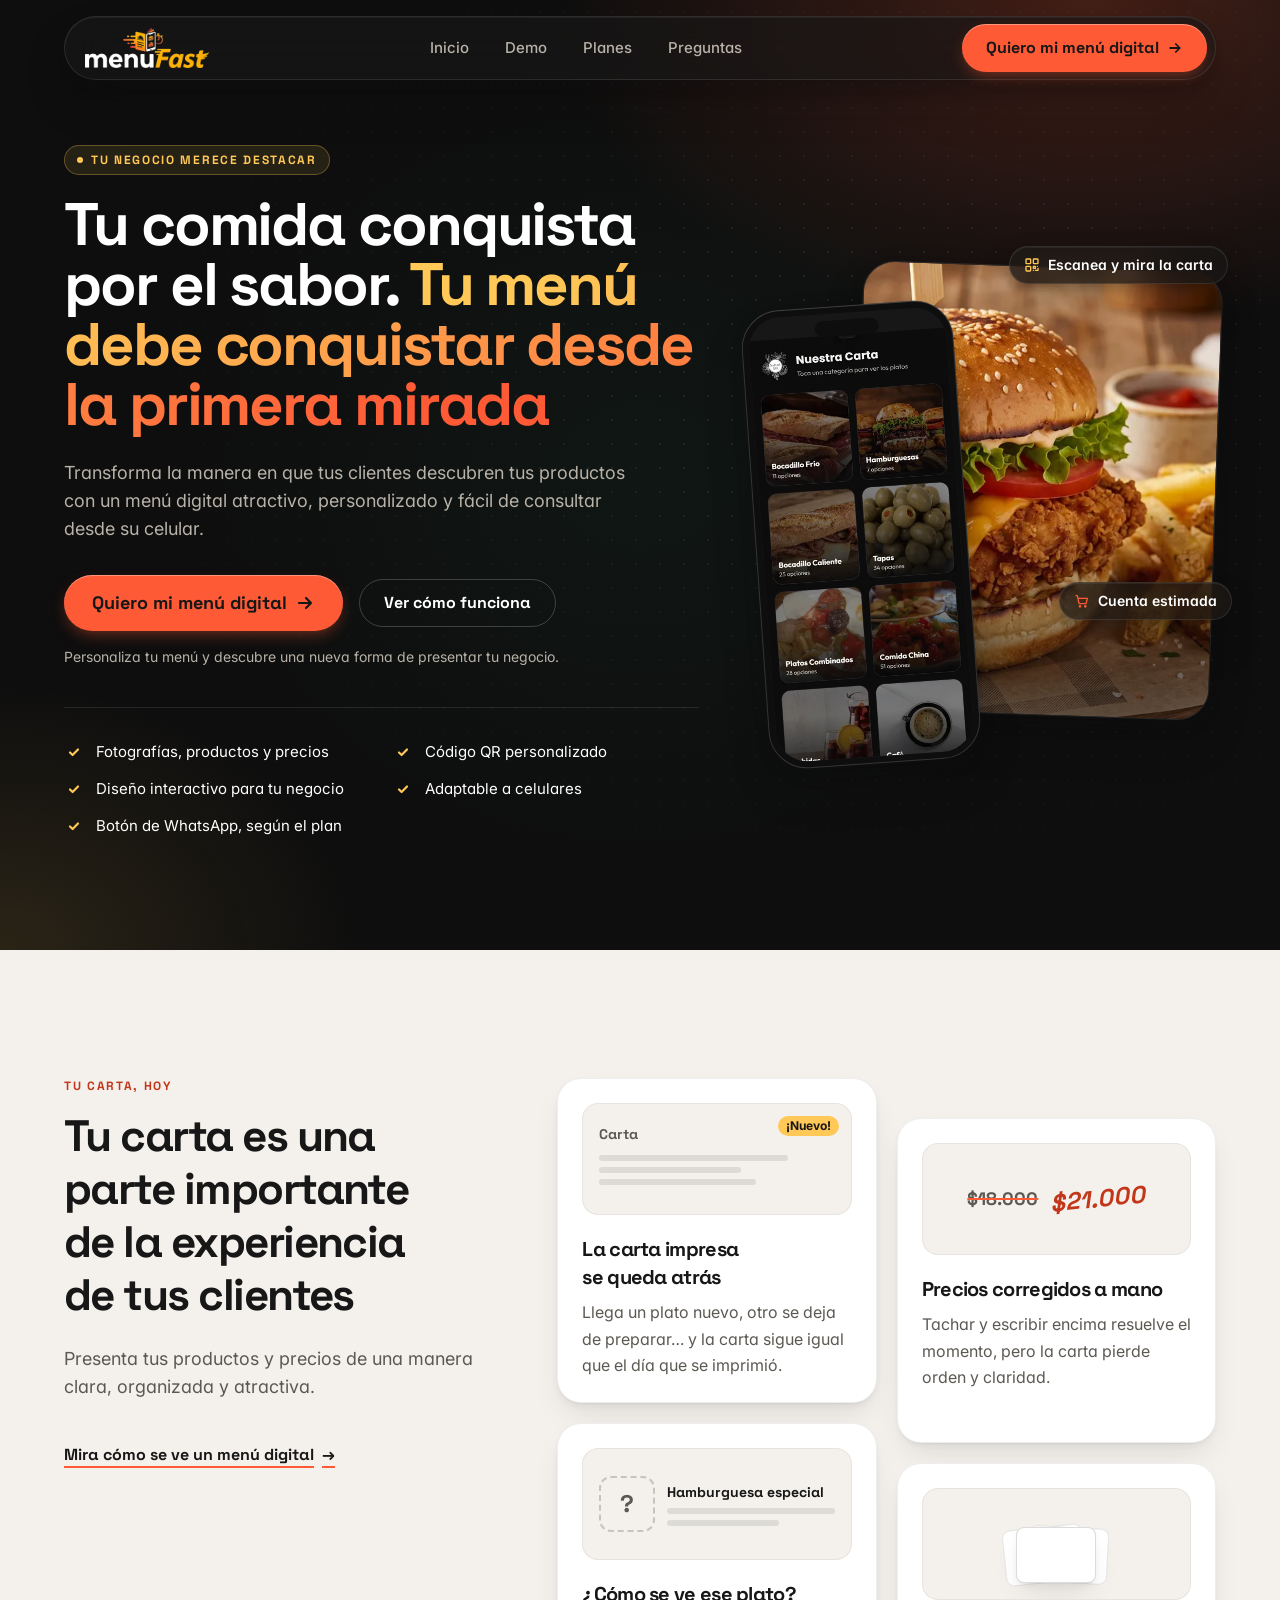
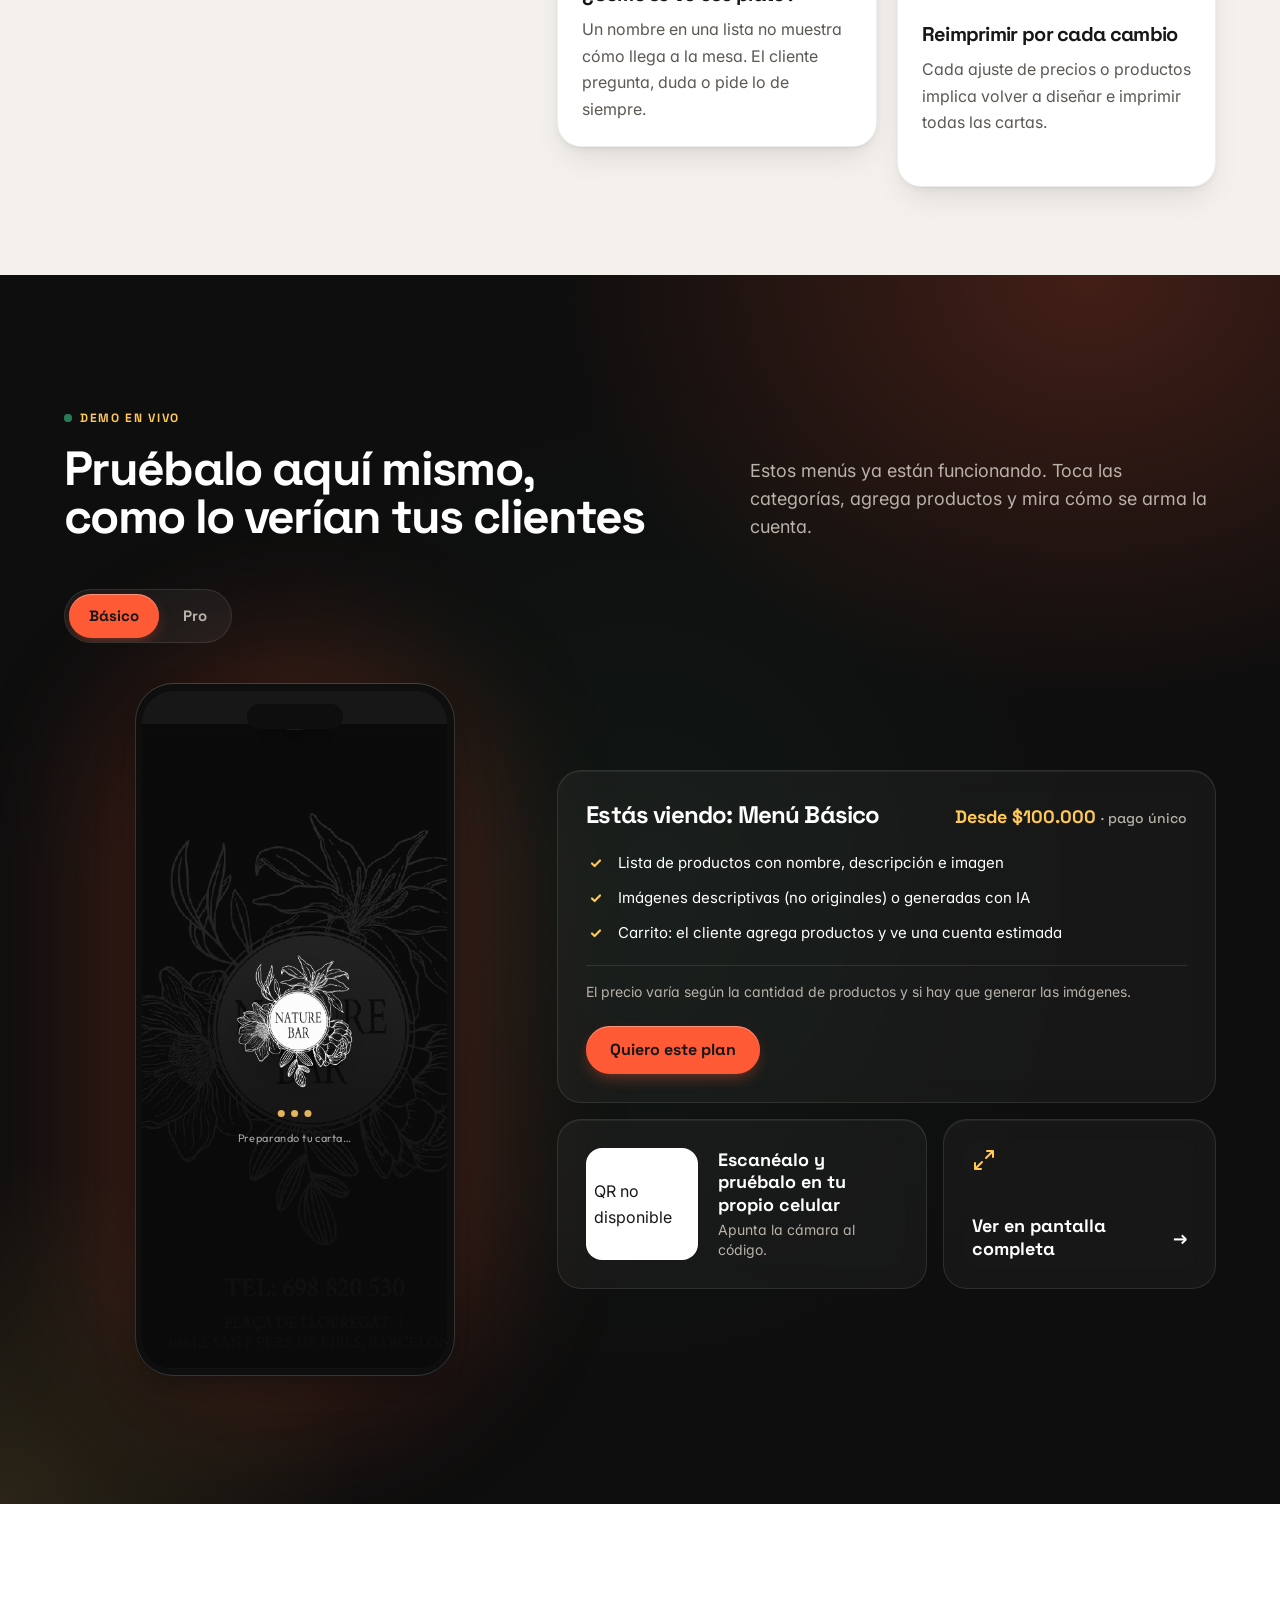
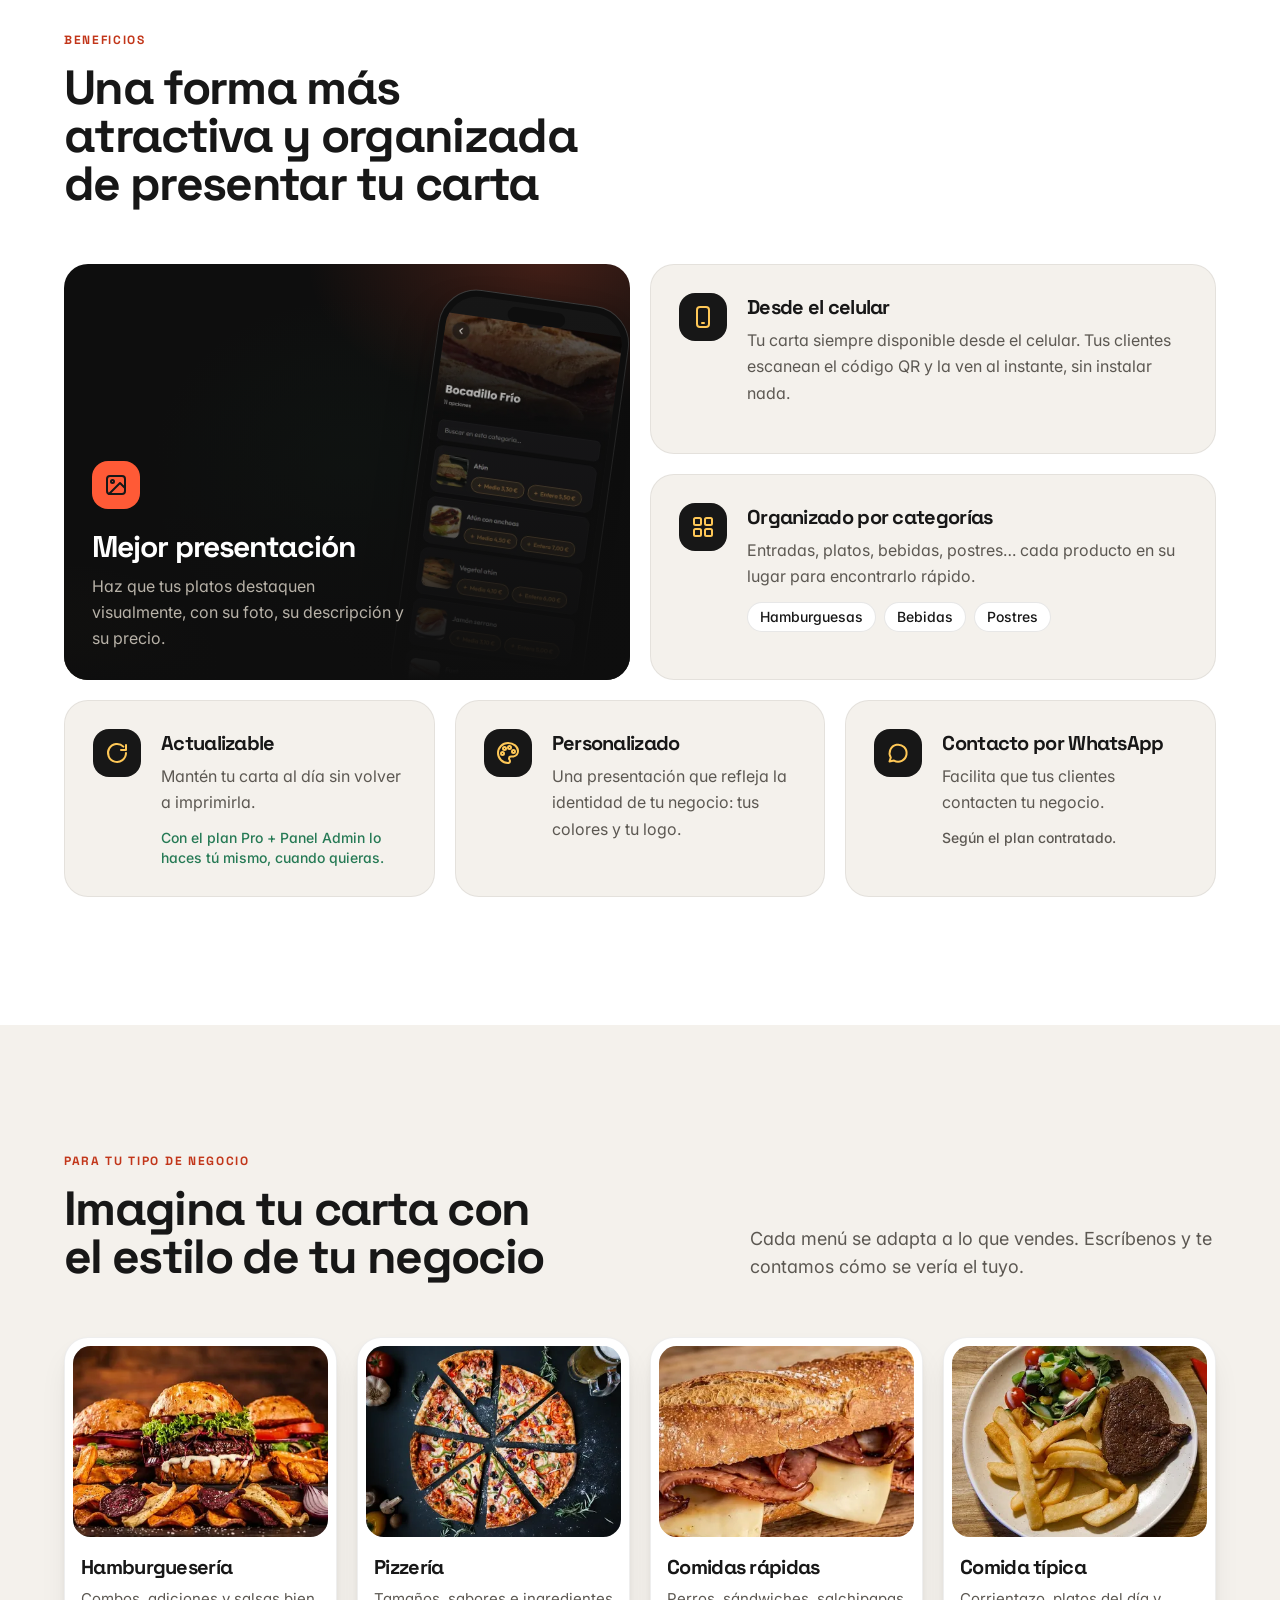
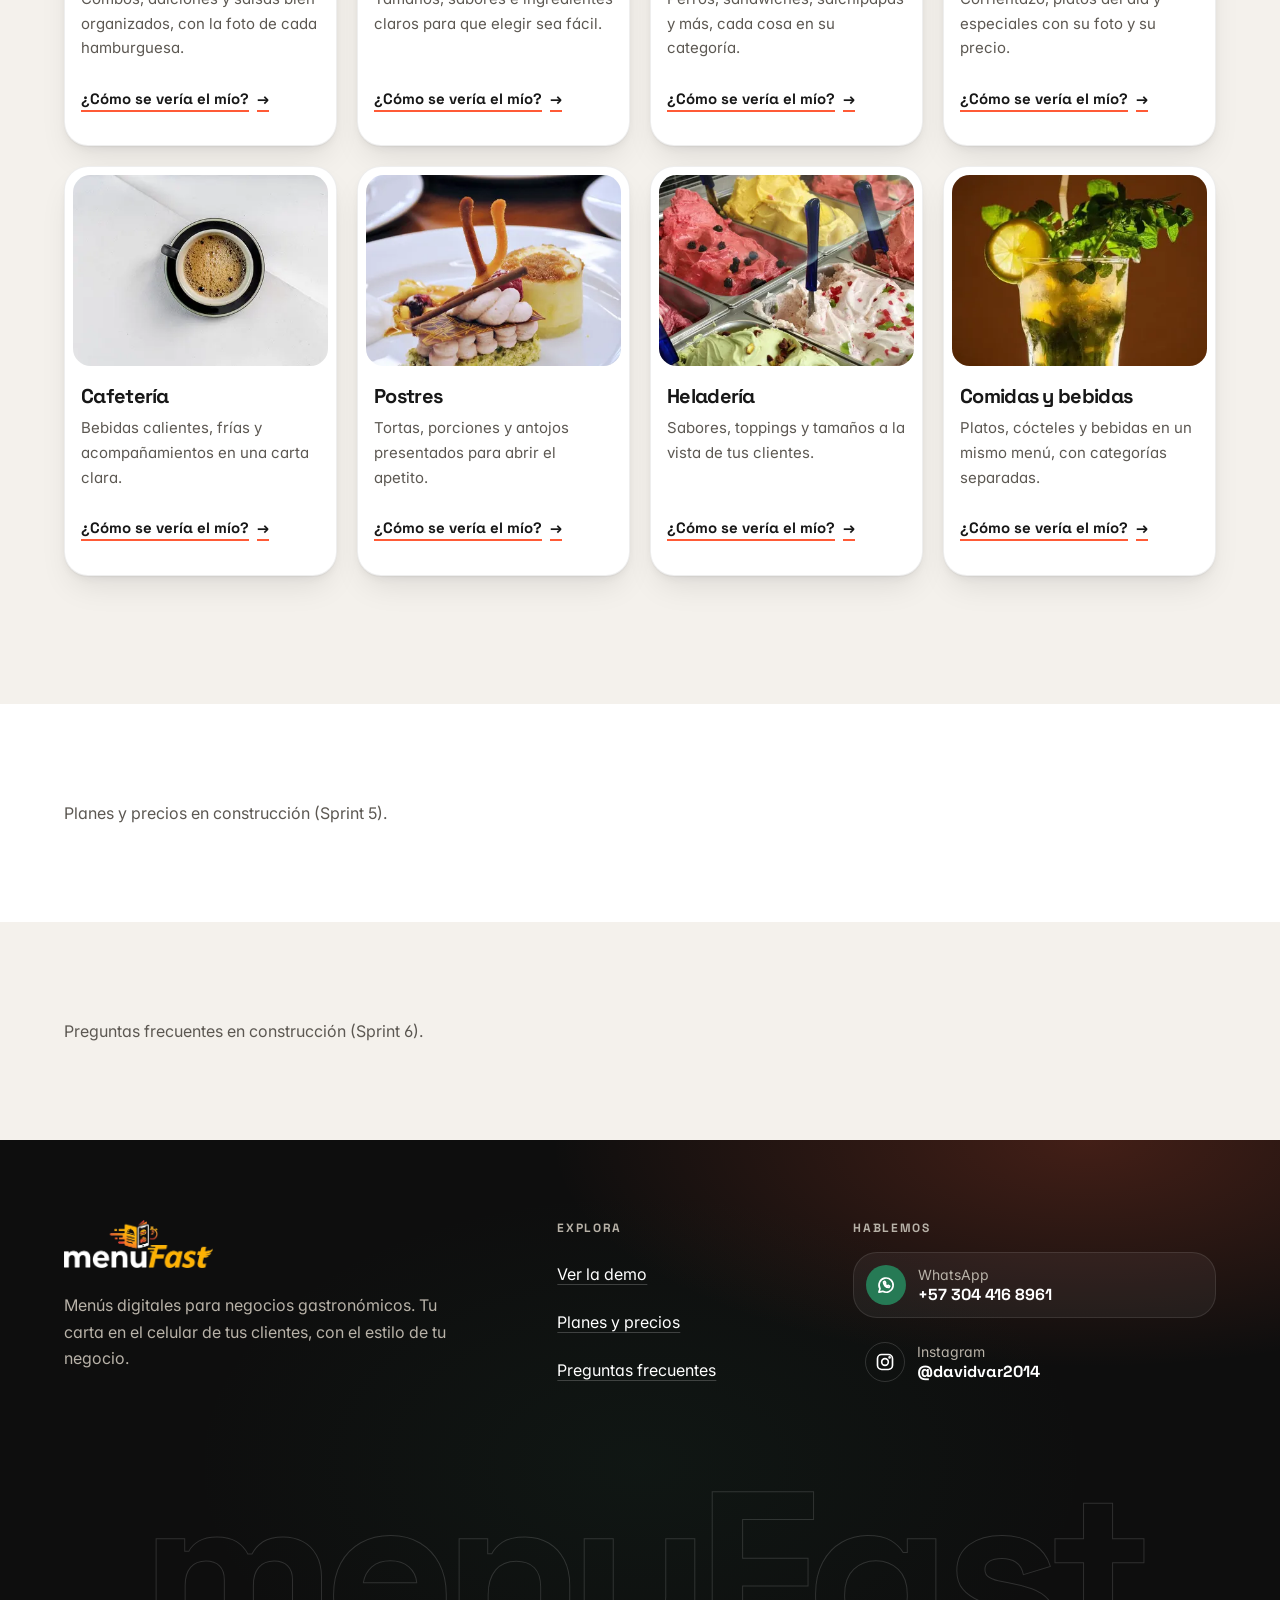
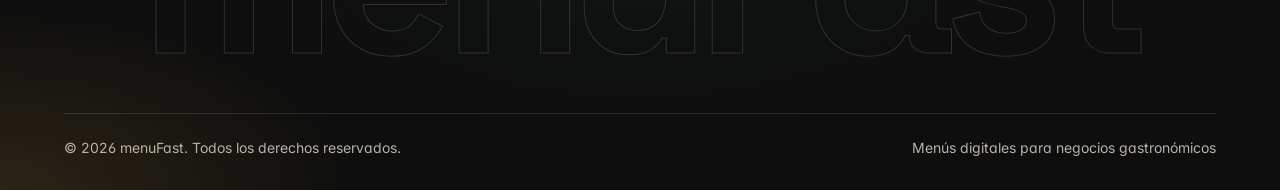
==== commit 038b7a03: "sprint-4: beneficios en bento y ejemplos por tipo de negocio Co-Authored-By: Claude Opus 5.5 <norepl" ====
--- a/index.html
+++ b/index.html
@@ -18,6 +18,7 @@
   <script src="js/main.js" defer></script>
   <script src="https://cdnjs.cloudflare.com/ajax/libs/gsap/3.12.5/gsap.min.js" defer></script>
   <script src="https://cdnjs.cloudflare.com/ajax/libs/qrcode-generator/1.4.4/qrcode.min.js" defer></script>
+  <script src="js/secciones.js" defer></script>
   <script src="js/demo-telefono.js" defer></script>
 </head>
 <body class="min-h-svh overflow-x-clip">
@@ -292,6 +293,111 @@
       </div>
     </section>
 
+    <!-- ===================== BENEFICIOS ===================== -->
+    <section id="beneficios" aria-labelledby="beneficios-titulo" class="bg-blanco px-4 py-24 sm:px-6 lg:py-32">
+      <div class="mx-auto max-w-6xl">
+        <div class="max-w-2xl" data-animar>
+          <p class="etiqueta text-coral-texto">Beneficios</p>
+          <h2 id="beneficios-titulo" class="mt-4 text-3xl sm:text-5xl">Una forma más atractiva y organizada de presentar tu carta</h2>
+        </div>
+
+        <ul class="mt-14 grid gap-4 md:grid-cols-6 lg:gap-5">
+          <!-- 1. Presentación (tarjeta grande) -->
+          <li class="malla-carbon relative isolate flex min-h-[26rem] flex-col justify-end overflow-hidden rounded-tarjeta p-7 text-blanco md:col-span-3 md:row-span-2" data-animar>
+            <div class="telefono absolute -right-6 top-8 -z-10 w-44 rotate-[8deg] sm:right-6 sm:w-48" aria-hidden="true">
+              <div class="telefono__pantalla">
+                <img src="assets/img/capturas/basico-categoria-390.webp"
+                     srcset="assets/img/capturas/basico-categoria-390.webp 390w, assets/img/capturas/basico-categoria-780.webp 780w"
+                     sizes="200px" width="390" height="844" loading="lazy" alt=""
+                     class="size-full object-cover object-top">
+              </div>
+            </div>
+            <div class="absolute inset-0 -z-10 bg-gradient-to-t from-carbon-hondo via-carbon-hondo/50 to-transparent" aria-hidden="true"></div>
+            <span class="icono-beneficio bg-coral text-carbon" aria-hidden="true">
+              <svg viewBox="0 0 24 24" fill="none" stroke="currentColor" stroke-width="2" stroke-linecap="round" stroke-linejoin="round"><rect x="3" y="3" width="18" height="18" rx="3"/><circle cx="8.5" cy="8.5" r="1.5"/><path d="M21 15l-5-5L5 21"/></svg>
+            </span>
+            <h3 class="mt-5 text-2xl sm:text-3xl">Mejor presentación</h3>
+            <p class="mt-2 max-w-xs text-gris-claro">Haz que tus platos destaquen visualmente, con su foto, su descripción y su precio.</p>
+          </li>
+
+          <!-- 2. Celular + QR -->
+          <li class="tarjeta-beneficio md:col-span-3" data-animar>
+            <span class="icono-beneficio" aria-hidden="true">
+              <svg viewBox="0 0 24 24" fill="none" stroke="currentColor" stroke-width="2" stroke-linecap="round" stroke-linejoin="round"><rect x="6" y="2" width="12" height="20" rx="3"/><path d="M11 18h2"/></svg>
+            </span>
+            <div>
+              <h3 class="text-xl">Desde el celular</h3>
+              <p class="mt-1.5 text-gris">Tu carta siempre disponible desde el celular. Tus clientes escanean el código QR y la ven al instante, sin instalar nada.</p>
+            </div>
+          </li>
+
+          <!-- 3. Categorías -->
+          <li class="tarjeta-beneficio md:col-span-3" data-animar>
+            <span class="icono-beneficio" aria-hidden="true">
+              <svg viewBox="0 0 24 24" fill="none" stroke="currentColor" stroke-width="2" stroke-linecap="round" stroke-linejoin="round"><rect x="3" y="3" width="7" height="7" rx="1.5"/><rect x="14" y="3" width="7" height="7" rx="1.5"/><rect x="3" y="14" width="7" height="7" rx="1.5"/><rect x="14" y="14" width="7" height="7" rx="1.5"/></svg>
+            </span>
+            <div>
+              <h3 class="text-xl">Organizado por categorías</h3>
+              <p class="mt-1.5 text-gris">Entradas, platos, bebidas, postres… cada producto en su lugar para encontrarlo rápido.</p>
+              <p class="mt-3 flex flex-wrap gap-2" aria-hidden="true">
+                <span class="pastilla-categoria">Hamburguesas</span><span class="pastilla-categoria">Bebidas</span><span class="pastilla-categoria">Postres</span>
+              </p>
+            </div>
+          </li>
+
+          <!-- 4. Actualizable -->
+          <li class="tarjeta-beneficio md:col-span-2" data-animar>
+            <span class="icono-beneficio" aria-hidden="true">
+              <svg viewBox="0 0 24 24" fill="none" stroke="currentColor" stroke-width="2" stroke-linecap="round" stroke-linejoin="round"><path d="M21 12a9 9 0 1 1-2.6-6.4M21 4v5h-5"/></svg>
+            </span>
+            <div>
+              <h3 class="text-xl">Actualizable</h3>
+              <p class="mt-1.5 text-gris">Mantén tu carta al día sin volver a imprimirla.</p>
+              <p class="mt-3 text-sm font-medium text-verde">Con el plan Pro + Panel Admin lo haces tú mismo, cuando quieras.</p>
+            </div>
+          </li>
+
+          <!-- 5. Personalizado -->
+          <li class="tarjeta-beneficio md:col-span-2" data-animar>
+            <span class="icono-beneficio" aria-hidden="true">
+              <svg viewBox="0 0 24 24" fill="none" stroke="currentColor" stroke-width="2" stroke-linecap="round" stroke-linejoin="round"><circle cx="13.5" cy="6.5" r="1.5"/><circle cx="17.5" cy="10.5" r="1.5"/><circle cx="8.5" cy="7.5" r="1.5"/><circle cx="6.5" cy="12.5" r="1.5"/><path d="M12 2a10 10 0 0 0 0 20c1.1 0 2-.9 2-2 0-.5-.2-1-.5-1.3-.3-.4-.5-.8-.5-1.3 0-1.1.9-2 2-2h2.4A5.6 5.6 0 0 0 22 10c0-4.4-4.5-8-10-8z"/></svg>
+            </span>
+            <div>
+              <h3 class="text-xl">Personalizado</h3>
+              <p class="mt-1.5 text-gris">Una presentación que refleja la identidad de tu negocio: tus colores y tu logo.</p>
+            </div>
+          </li>
+
+          <!-- 6. WhatsApp -->
+          <li class="tarjeta-beneficio md:col-span-2" data-animar>
+            <span class="icono-beneficio" aria-hidden="true">
+              <svg viewBox="0 0 24 24" fill="none" stroke="currentColor" stroke-width="2" stroke-linecap="round" stroke-linejoin="round"><path d="M3.5 20.5l1.3-4A8.5 8.5 0 1 1 8 19.6z"/></svg>
+            </span>
+            <div>
+              <h3 class="text-xl">Contacto por WhatsApp</h3>
+              <p class="mt-1.5 text-gris">Facilita que tus clientes contacten tu negocio.</p>
+              <p class="mt-3 text-sm font-medium text-gris">Según el plan contratado.</p>
+            </div>
+          </li>
+        </ul>
+      </div>
+    </section>
+
+    <!-- ===================== EJEMPLOS POR TIPO DE NEGOCIO ===================== -->
+    <section id="ejemplos" aria-labelledby="ejemplos-titulo" class="bg-crema px-4 py-24 sm:px-6 lg:py-32">
+      <div class="mx-auto max-w-6xl">
+        <div class="grid gap-6 lg:grid-cols-12 lg:items-end" data-animar>
+          <div class="lg:col-span-7">
+            <p class="etiqueta text-coral-texto">Para tu tipo de negocio</p>
+            <h2 id="ejemplos-titulo" class="mt-4 text-3xl sm:text-5xl">Imagina tu carta con el estilo de tu negocio</h2>
+          </div>
+          <p class="text-lg text-gris lg:col-span-5">Cada menú se adapta a lo que vendes. Escríbenos y te contamos cómo se vería el tuyo.</p>
+        </div>
+        <!-- Se genera desde config.tiposNegocio -->
+        <ul id="ejemplos-lista" class="mt-14 grid gap-4 sm:grid-cols-2 lg:grid-cols-4 lg:gap-5"></ul>
+      </div>
+    </section>
+
     <!-- Sprint 5: Planes -->
     <section id="planes" class="bg-blanco px-4 py-24">
       <p class="mx-auto max-w-6xl text-gris">Planes y precios en construcción (Sprint 5).</p>
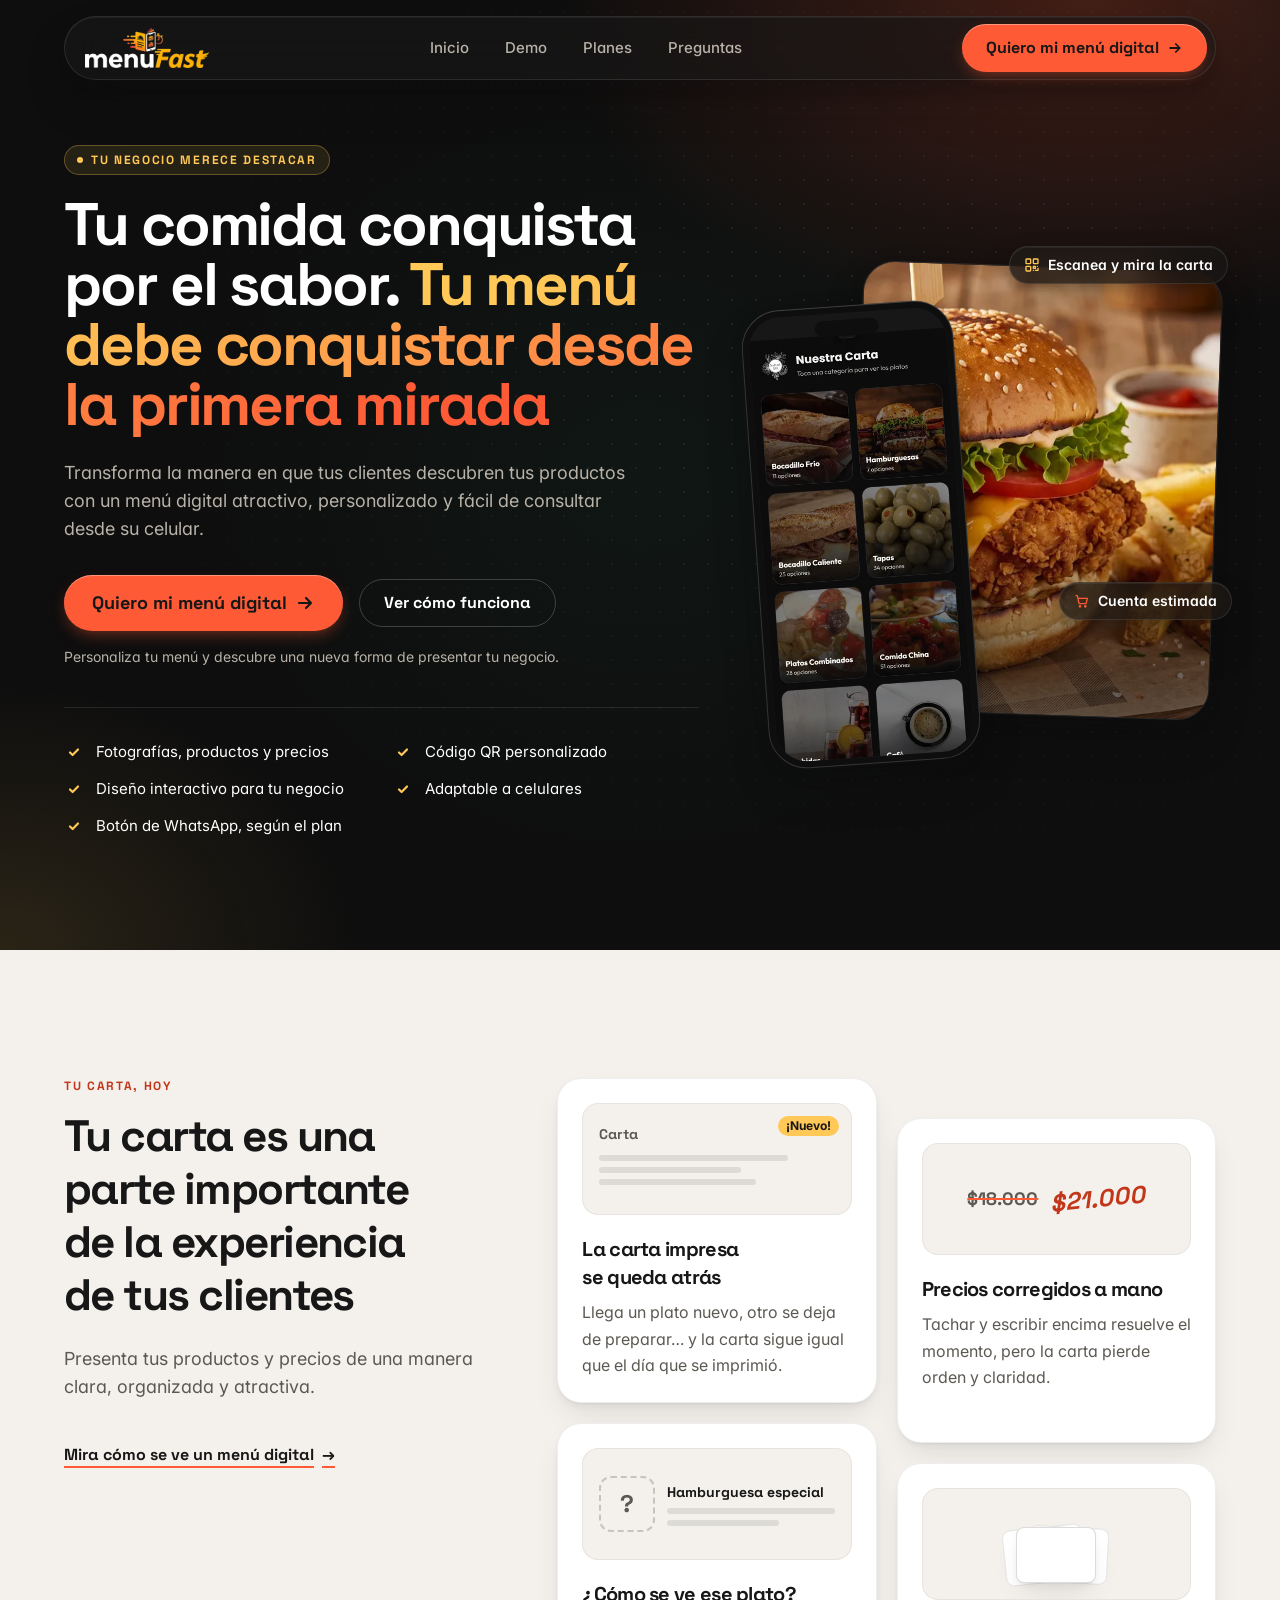
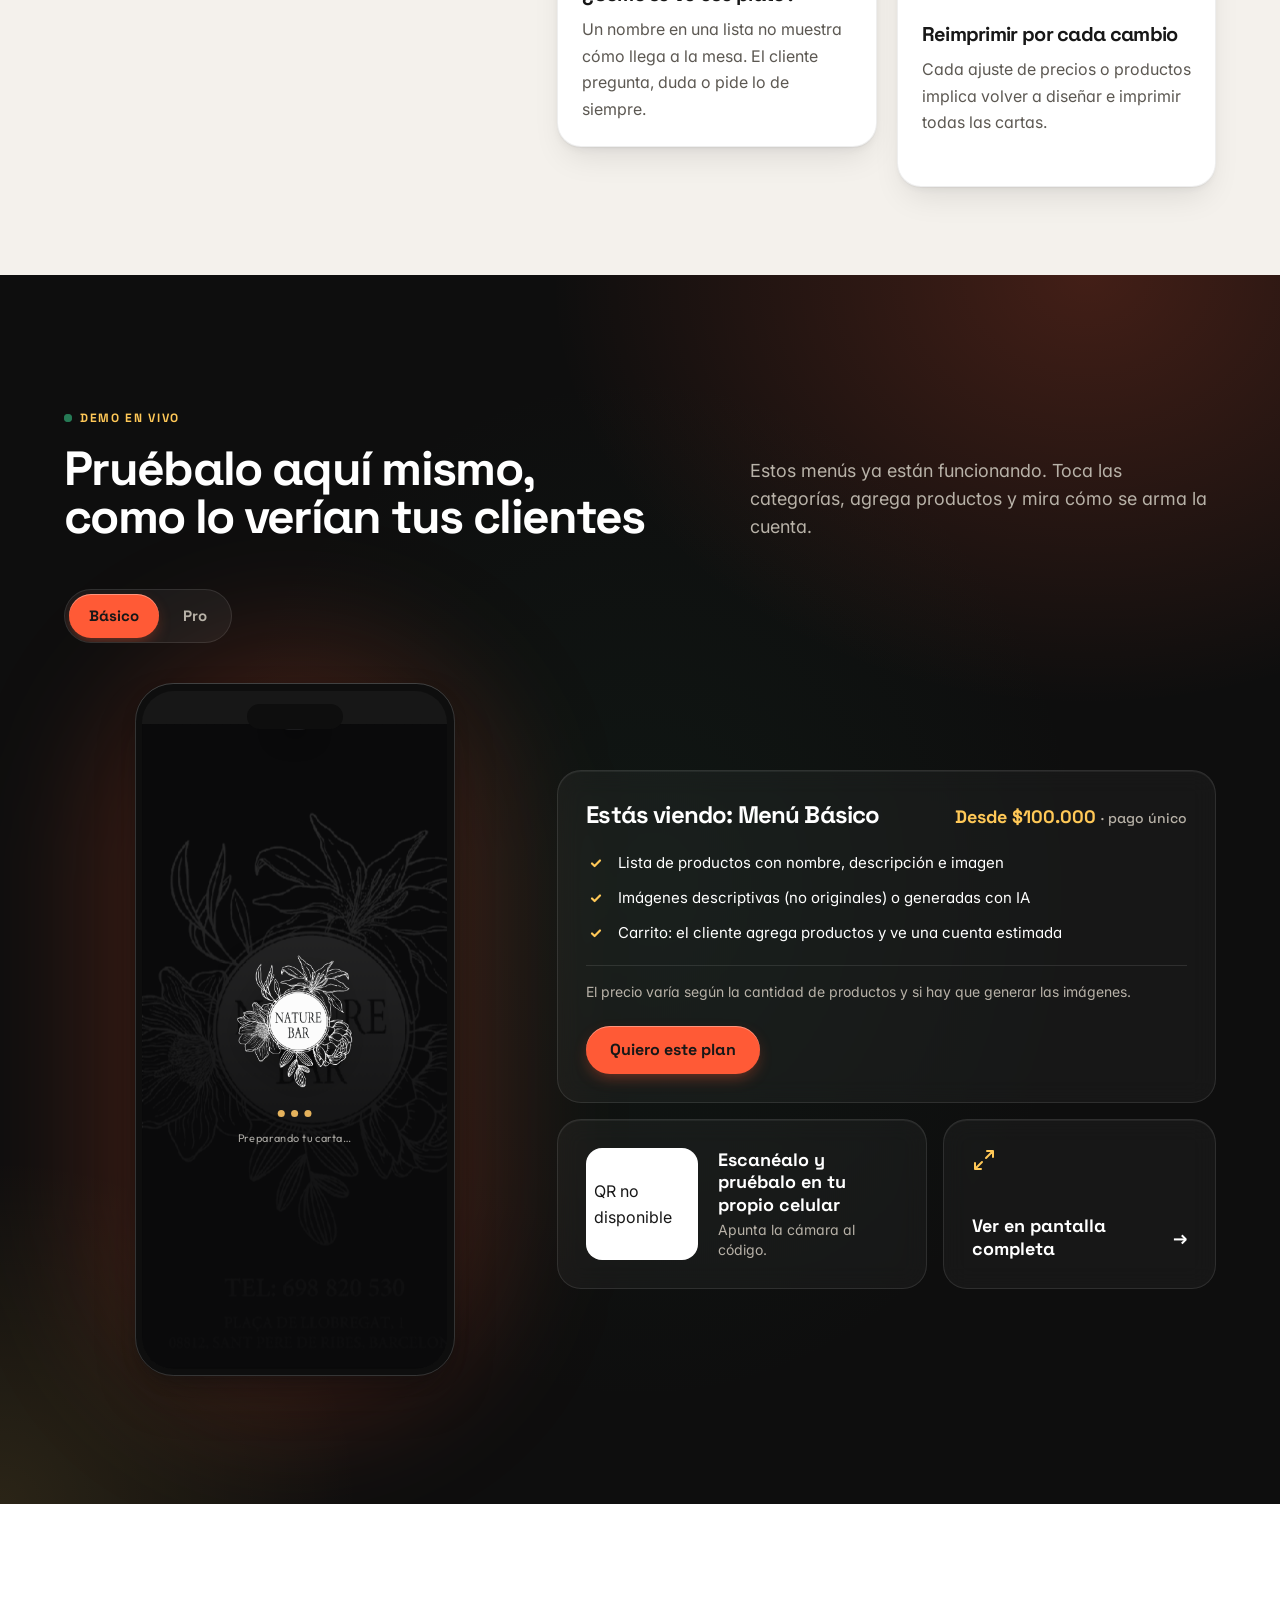
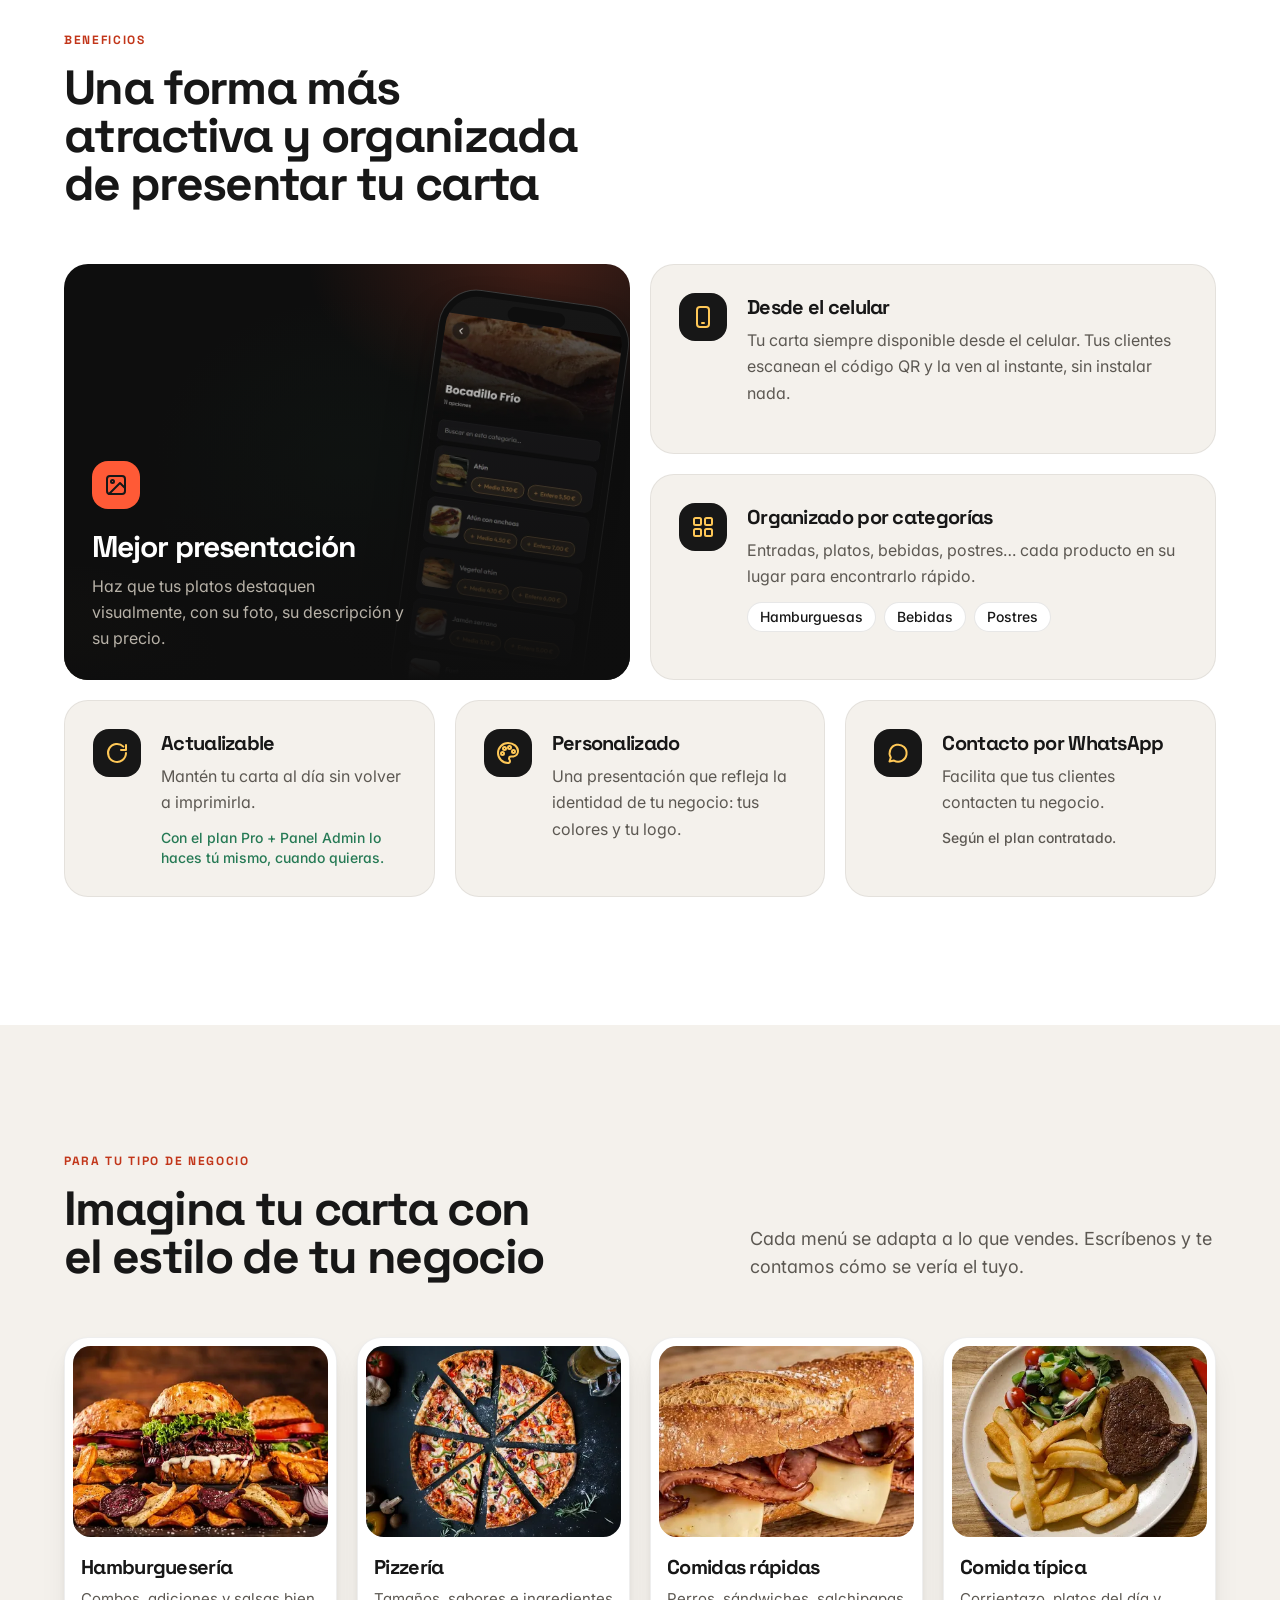
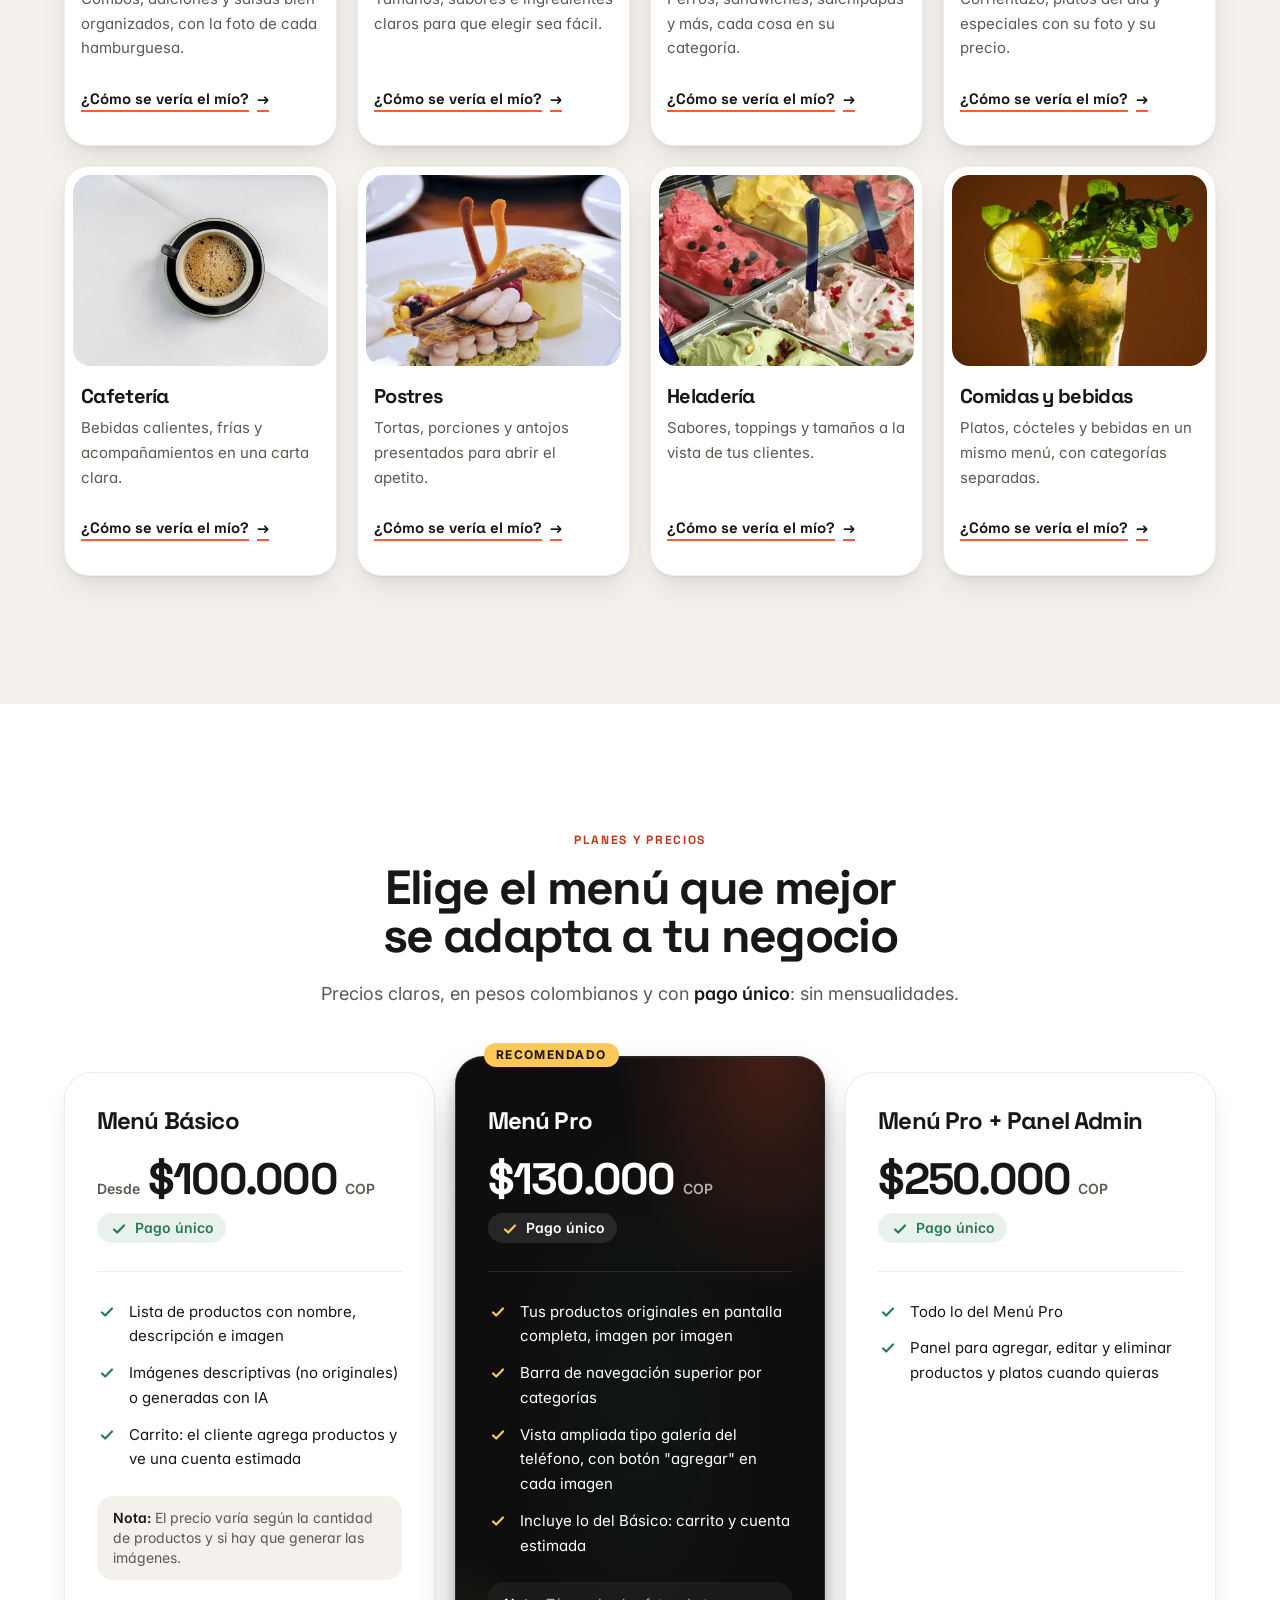
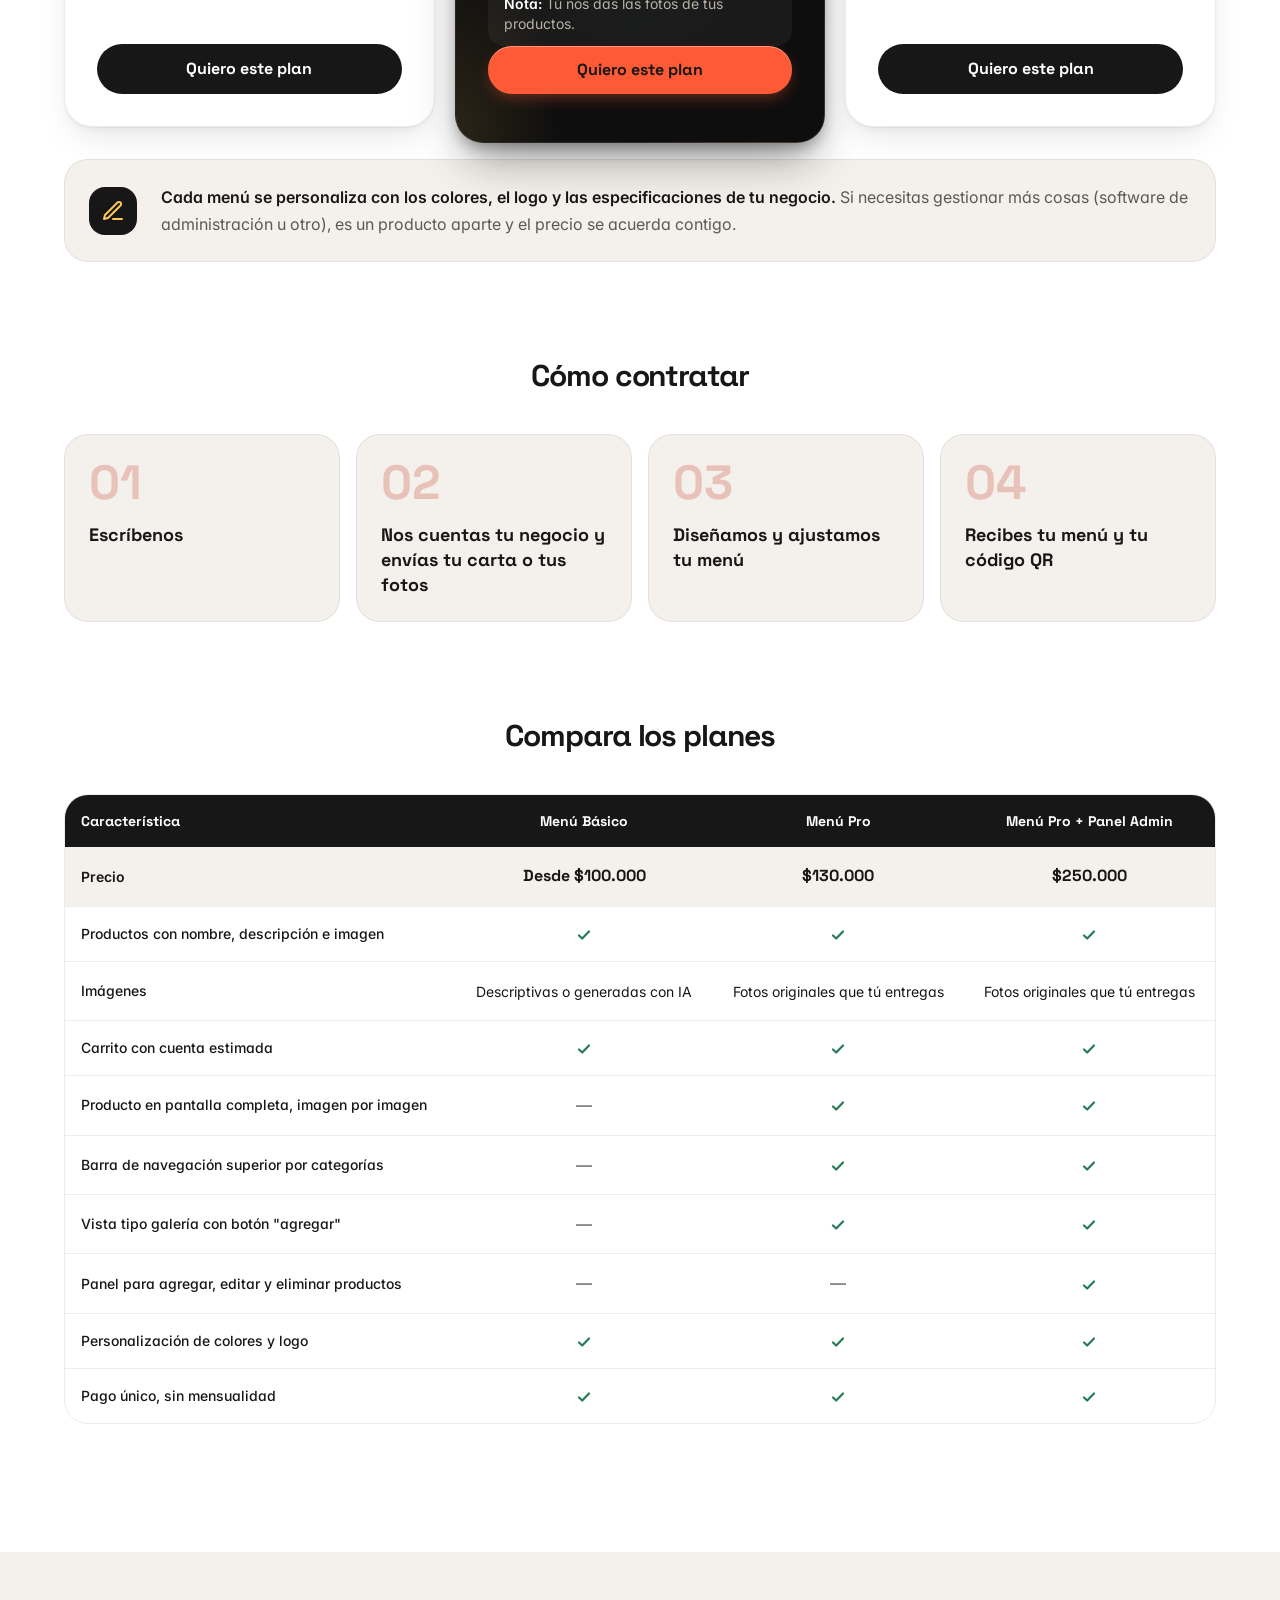
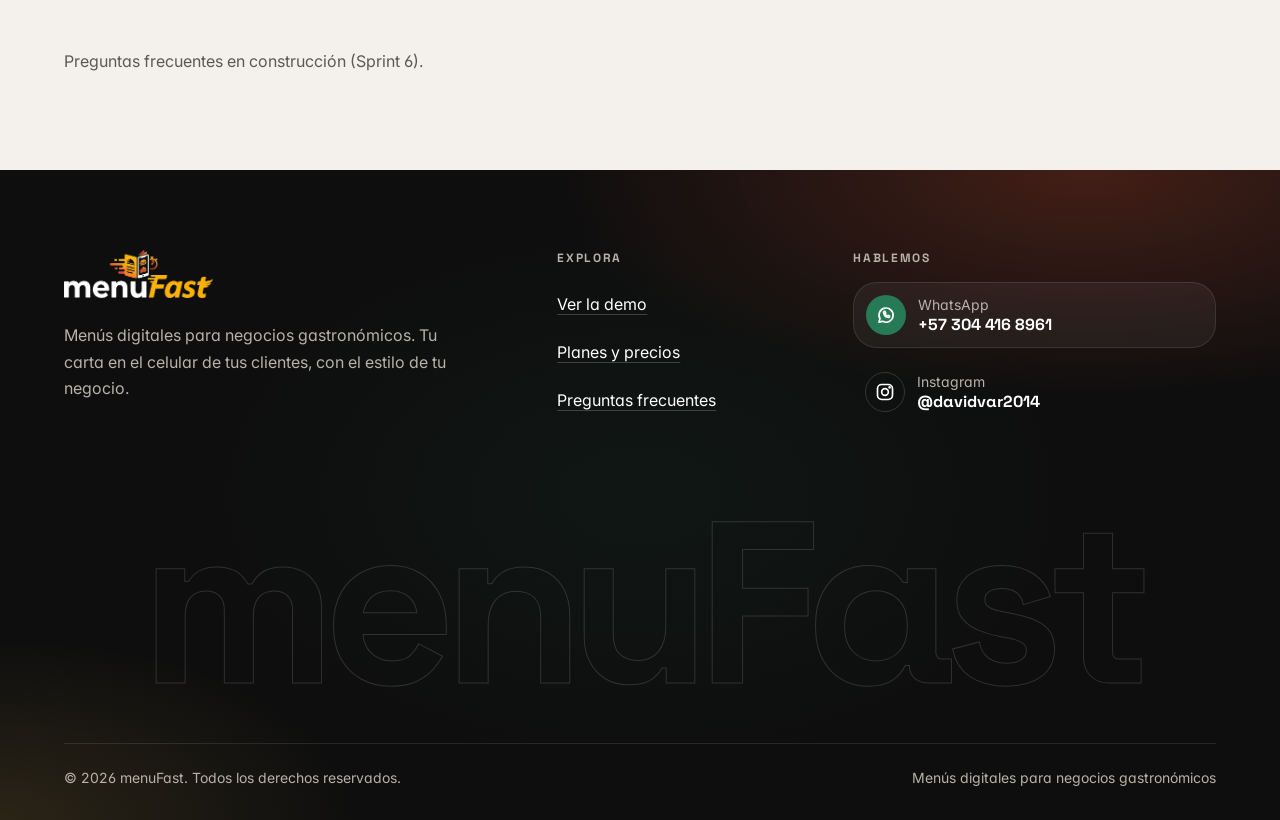
==== commit 2574d73f: "sprint-5: planes, nota general, pasos y tabla comparativa desde config Co-Authored-By: Claude Opus 5" ====
--- a/index.html
+++ b/index.html
@@ -398,9 +398,48 @@
       </div>
     </section>
 
-    <!-- Sprint 5: Planes -->
-    <section id="planes" class="bg-blanco px-4 py-24">
-      <p class="mx-auto max-w-6xl text-gris">Planes y precios en construcción (Sprint 5).</p>
+    <!-- ===================== PLANES Y PRECIOS ===================== -->
+    <section id="planes" aria-labelledby="planes-titulo" class="bg-blanco px-4 py-24 sm:px-6 lg:py-32">
+      <div class="mx-auto max-w-6xl">
+        <div class="mx-auto max-w-2xl text-center" data-animar>
+          <p class="etiqueta text-coral-texto">Planes y precios</p>
+          <h2 id="planes-titulo" class="mt-4 text-3xl sm:text-5xl">Elige el menú que mejor se adapta a tu negocio</h2>
+          <p class="mt-5 text-lg text-gris">Precios claros, en pesos colombianos y con <strong class="font-semibold text-carbon">pago único</strong>: sin mensualidades.</p>
+        </div>
+
+        <!-- Tarjetas (desde config.planes) -->
+        <ul id="planes-lista" class="mt-16 grid items-stretch gap-5 lg:grid-cols-3"></ul>
+
+        <!-- Nota general -->
+        <div class="mt-8 flex flex-col gap-4 rounded-tarjeta border border-carbon/[0.07] bg-crema p-6 sm:flex-row sm:items-center sm:gap-6" data-animar>
+          <span class="icono-beneficio" aria-hidden="true">
+            <svg viewBox="0 0 24 24" fill="none" stroke="currentColor" stroke-width="2" stroke-linecap="round" stroke-linejoin="round"><path d="M12 20h9M16.5 3.5a2.1 2.1 0 1 1 3 3L7 19l-4 1 1-4z"/></svg>
+          </span>
+          <p class="text-gris">
+            <span id="nota-personalizacion" class="font-semibold text-carbon"></span>
+            <span id="nota-adicionales"></span>
+          </p>
+        </div>
+
+        <!-- Cómo contratar -->
+        <div class="mt-24" data-animar>
+          <h3 class="text-center text-2xl sm:text-3xl">Cómo contratar</h3>
+          <ol id="pasos-lista" class="mt-10 grid gap-4 sm:grid-cols-2 lg:grid-cols-4"></ol>
+        </div>
+
+        <!-- Tabla comparativa -->
+        <div class="mt-24" data-animar>
+          <h3 class="text-center text-2xl sm:text-3xl">Compara los planes</h3>
+          <div class="mt-10 overflow-x-auto rounded-tarjeta border border-carbon/[0.08]" tabindex="0" role="region" aria-labelledby="tabla-titulo">
+            <table class="w-full min-w-[40rem] border-collapse text-left">
+              <caption id="tabla-titulo" class="sr-only">Comparación de lo que incluye cada plan</caption>
+              <thead id="tabla-cabecera" class="bg-carbon text-blanco"></thead>
+              <tbody id="tabla-cuerpo" class="divide-y divide-carbon/[0.07]"></tbody>
+            </table>
+          </div>
+          <p class="mt-3 text-center text-sm text-gris sm:hidden">Desliza la tabla hacia los lados para ver todos los planes.</p>
+        </div>
+      </div>
     </section>
 
     <!-- Sprint 6: Preguntas frecuentes -->
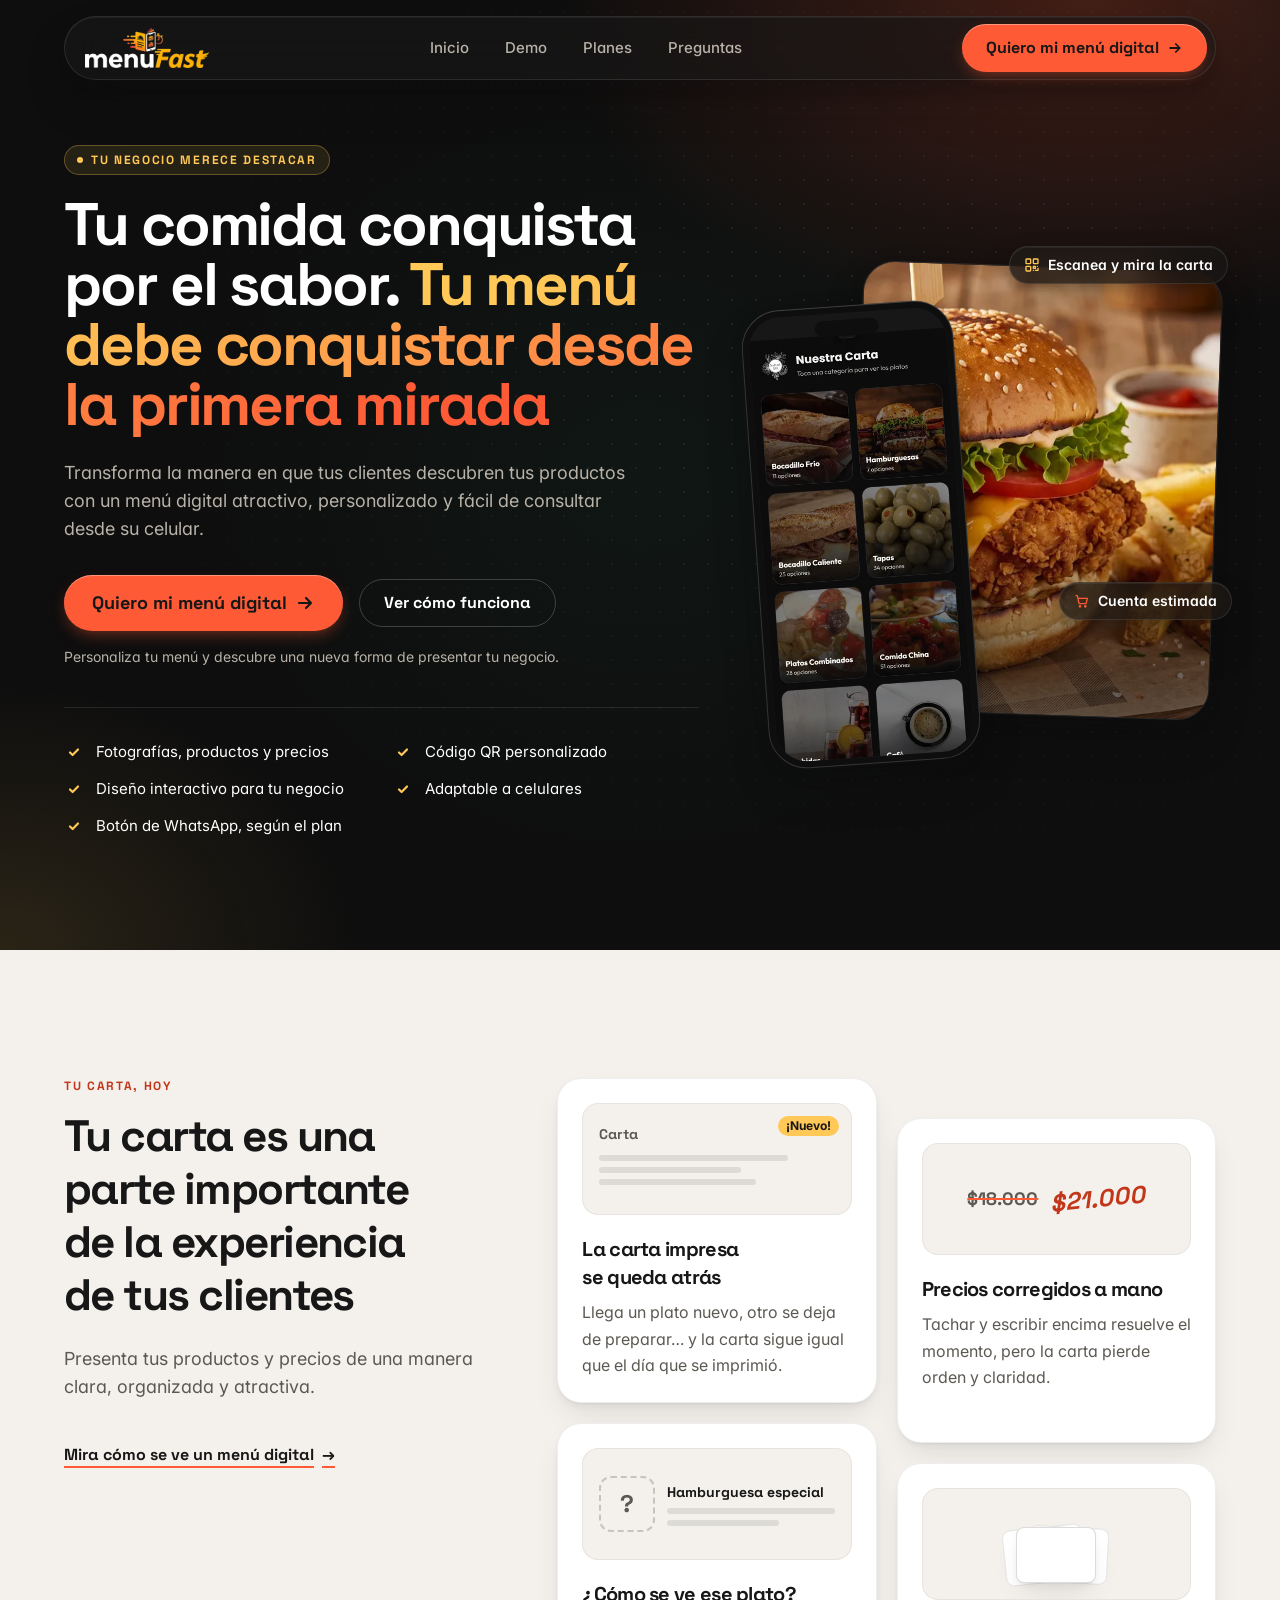
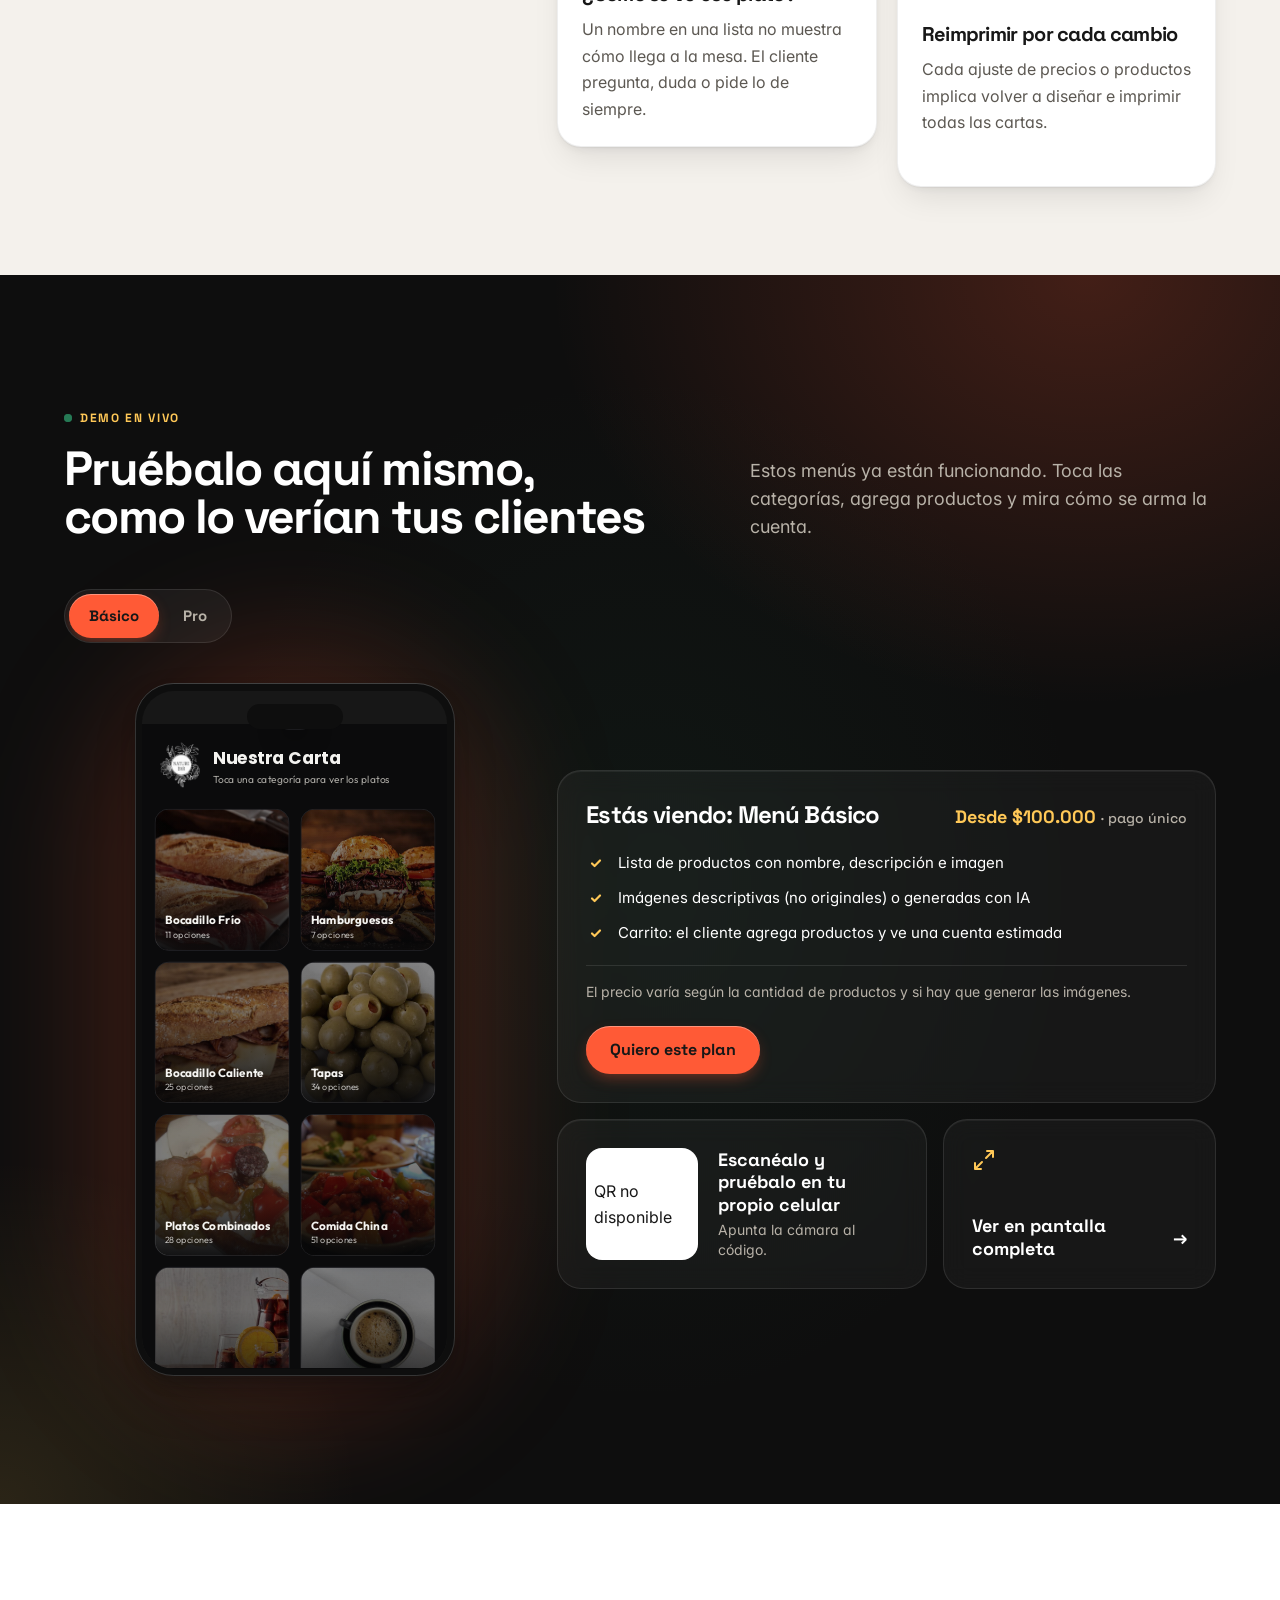
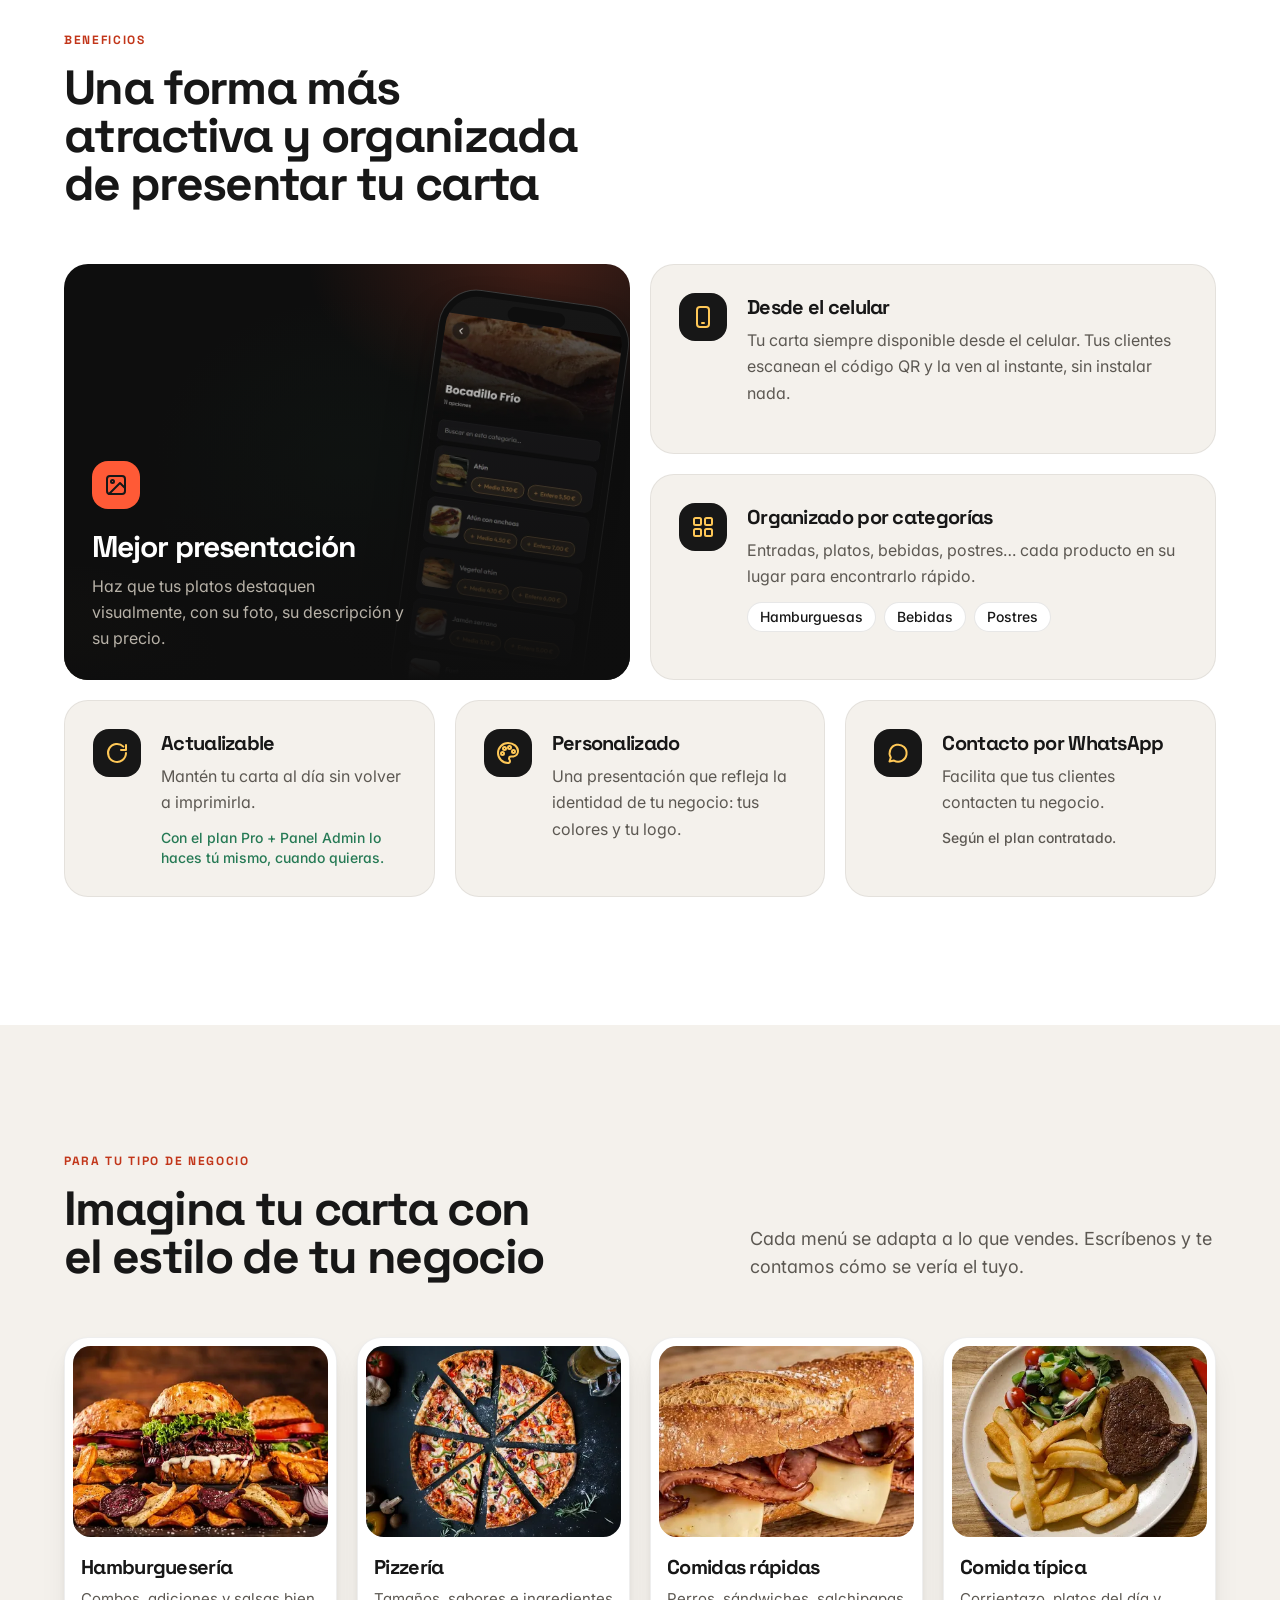
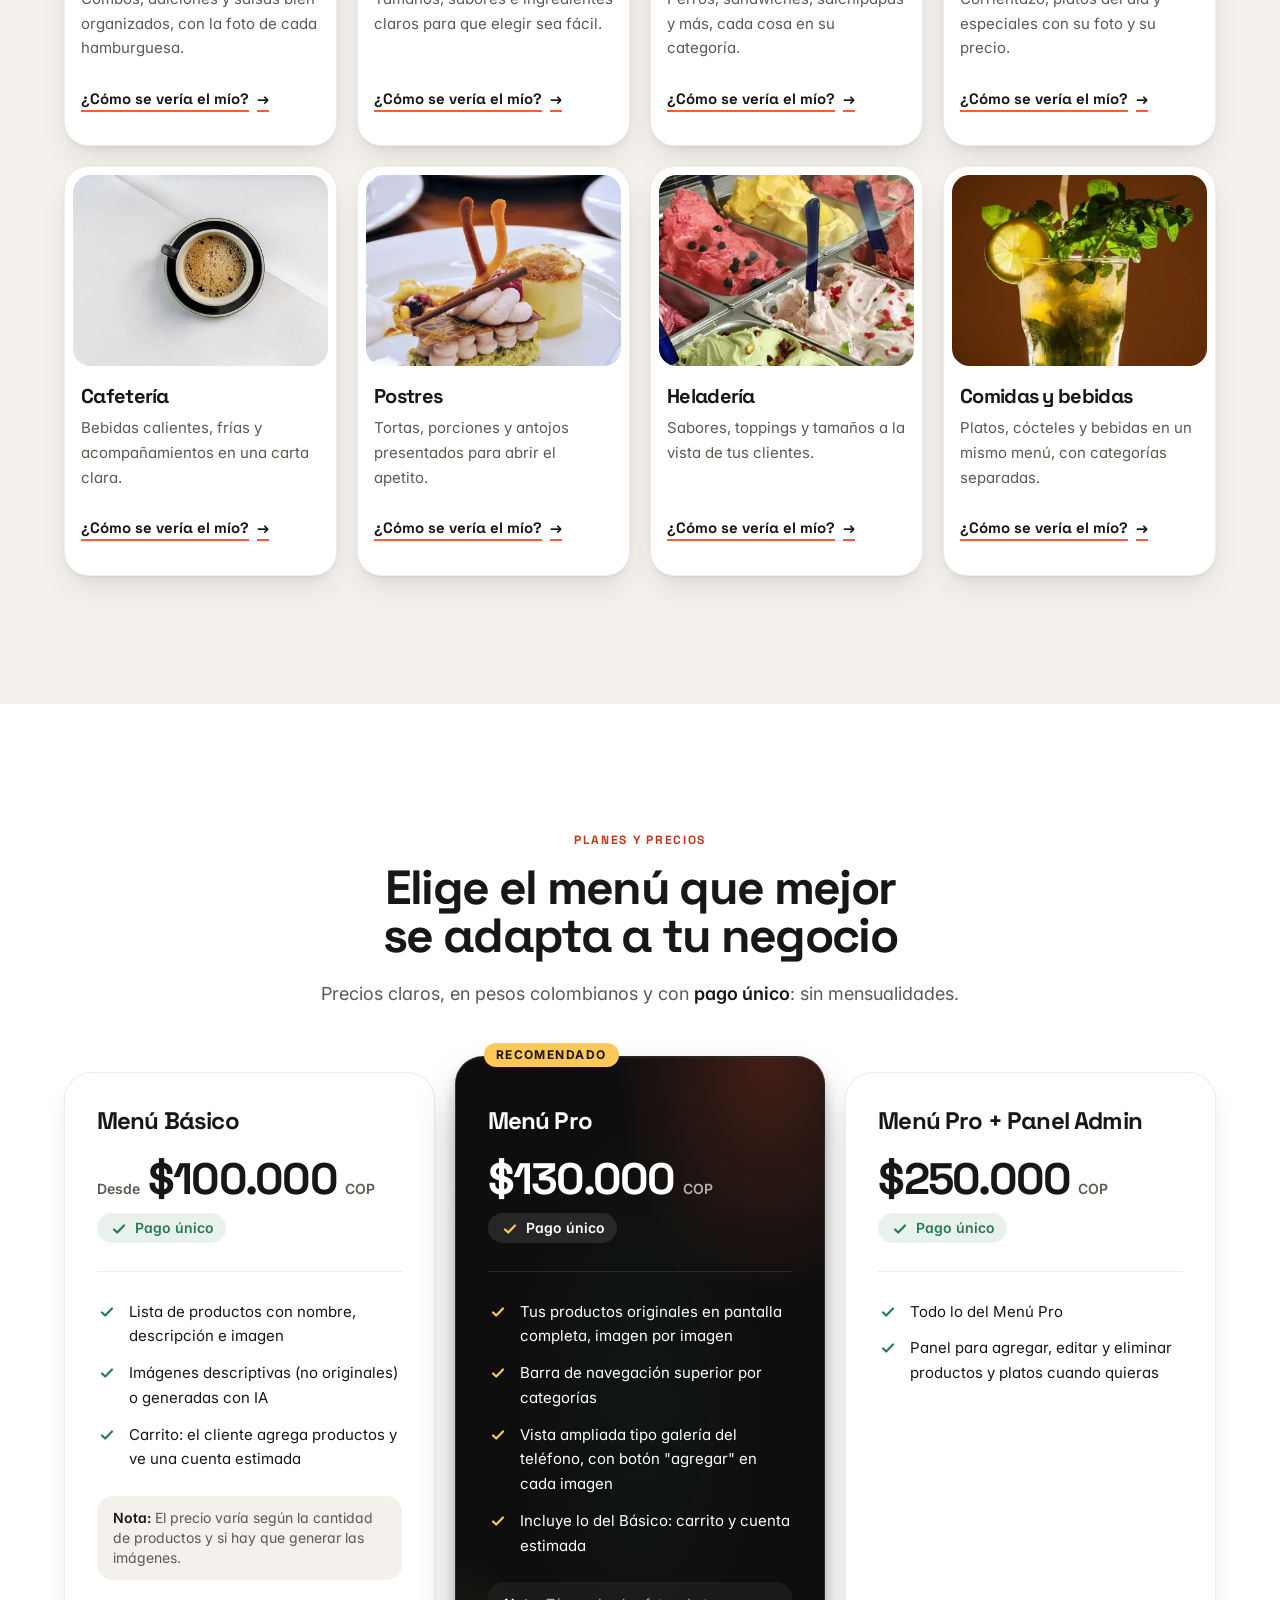
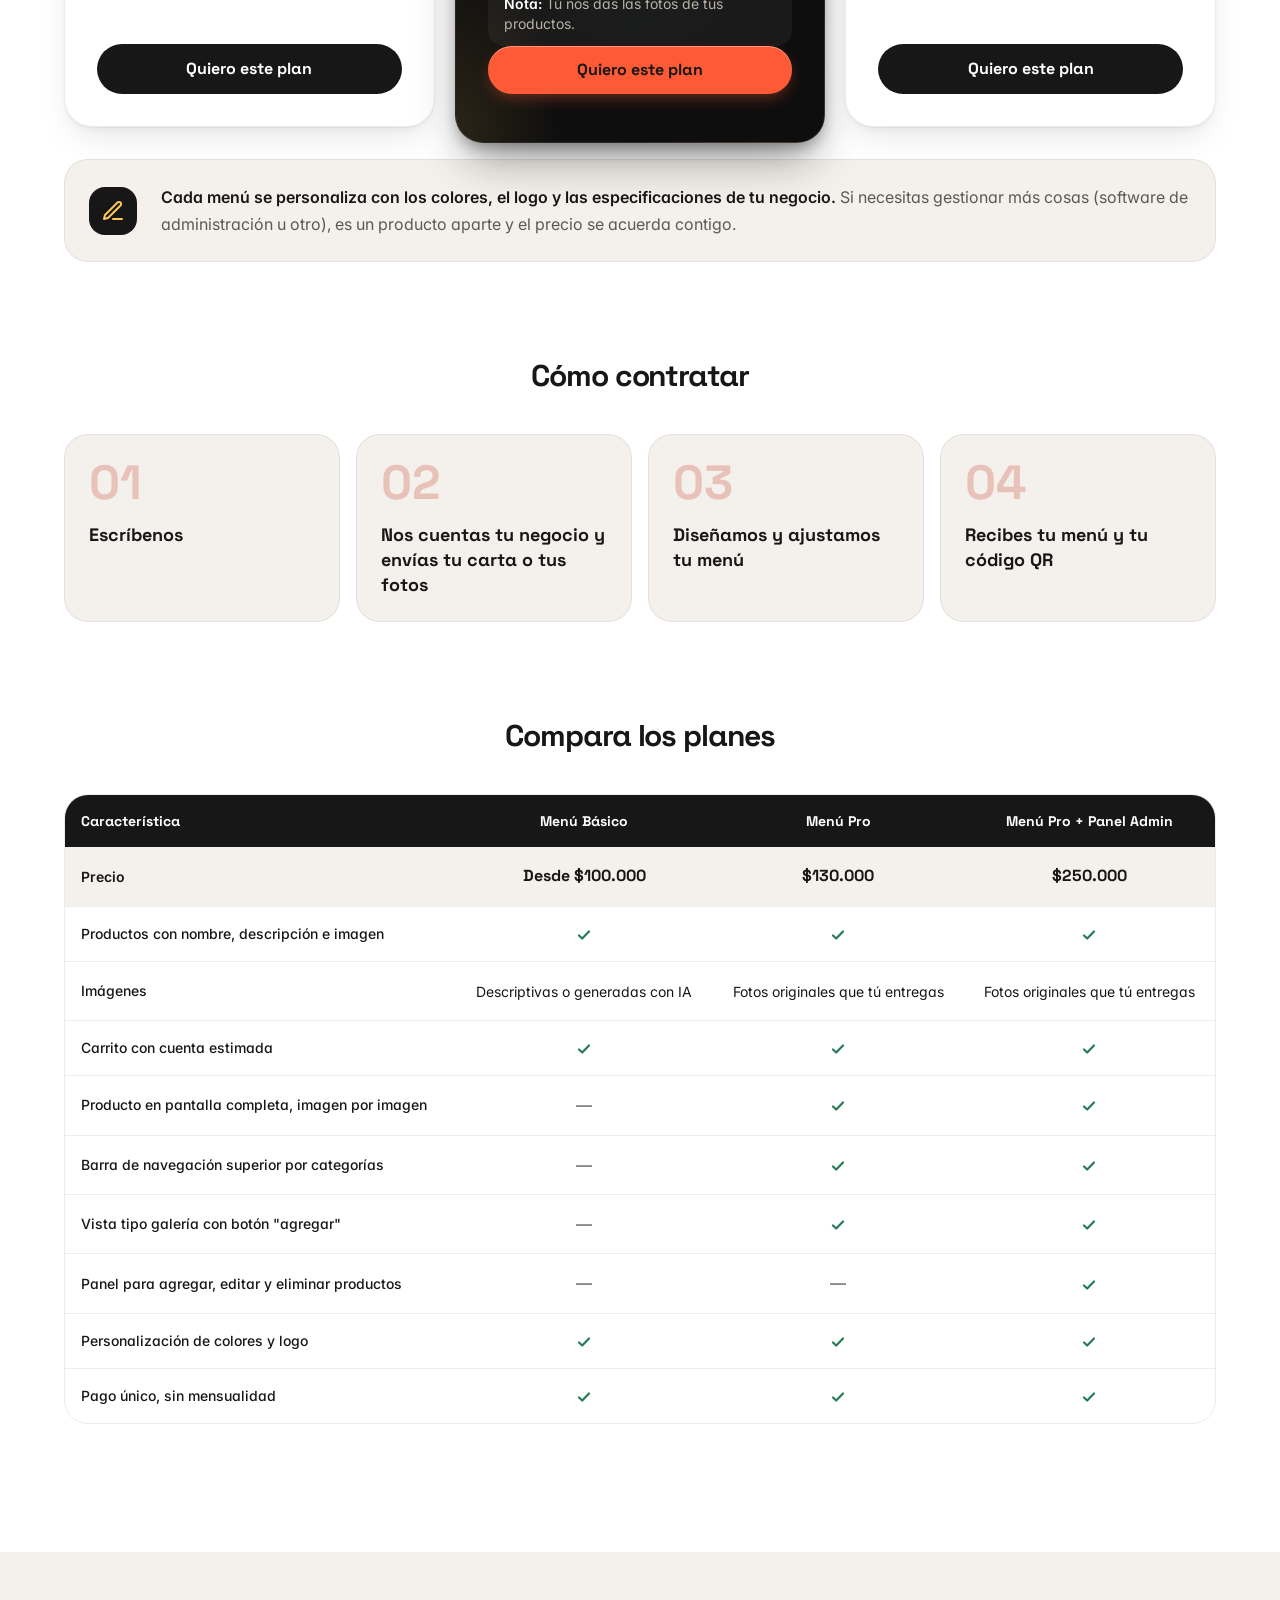
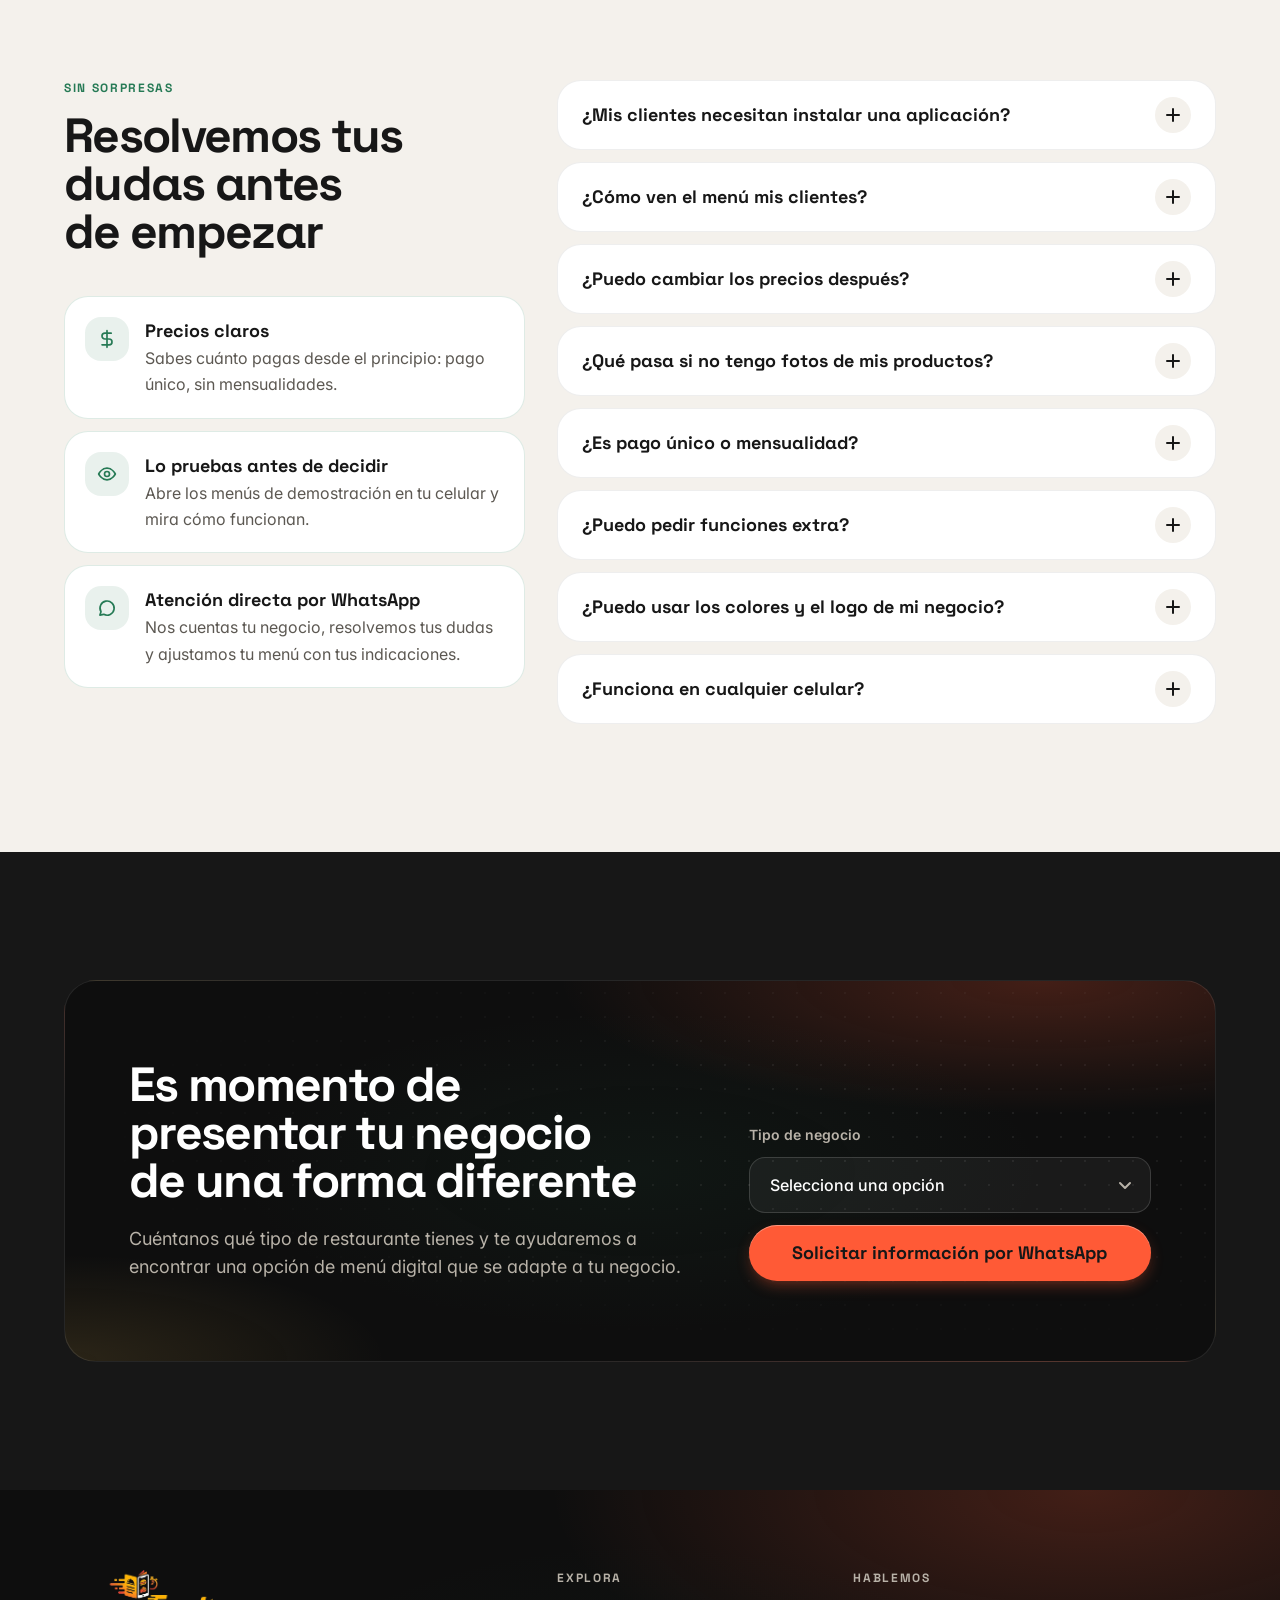
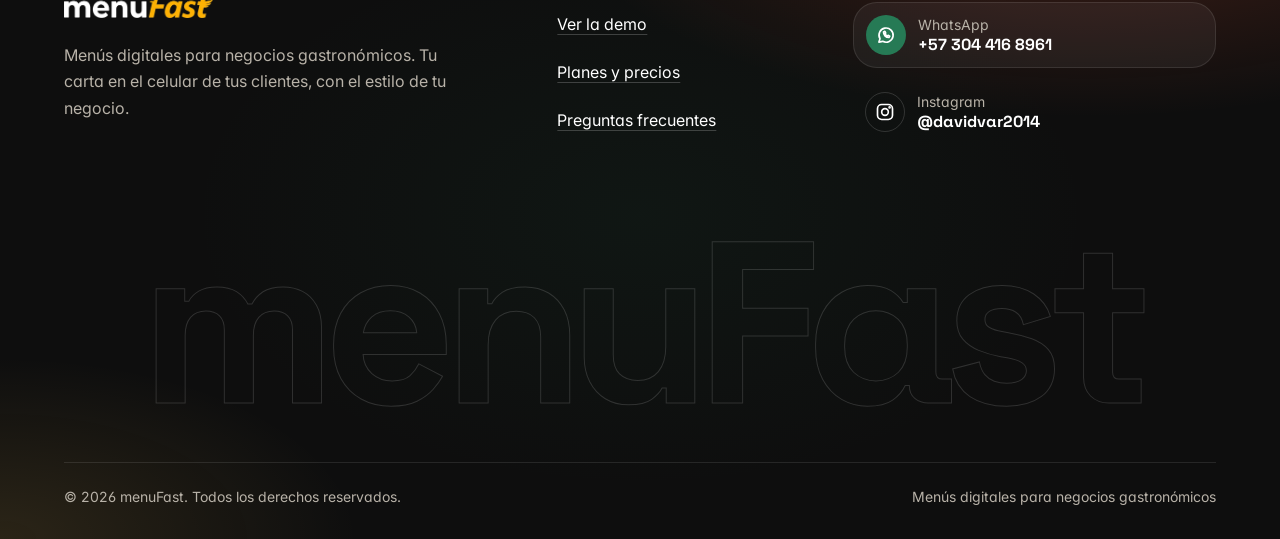
==== commit fb411cb0: "sprint-6: confianza, preguntas frecuentes, cierre y botón flotante de WhatsApp Co-Authored-By: Claud" ====
--- a/index.html
+++ b/index.html
@@ -442,11 +442,76 @@
       </div>
     </section>
 
-    <!-- Sprint 6: Preguntas frecuentes -->
-    <section id="preguntas" class="bg-crema px-4 py-24">
-      <p class="mx-auto max-w-6xl text-gris">Preguntas frecuentes en construcción (Sprint 6).</p>
+    <!-- ===================== CONFIANZA + PREGUNTAS FRECUENTES ===================== -->
+    <section id="preguntas" aria-labelledby="preguntas-titulo" class="bg-crema px-4 py-24 sm:px-6 lg:py-32">
+      <div class="mx-auto grid max-w-6xl gap-14 lg:grid-cols-12 lg:gap-8">
+
+        <div class="lg:sticky lg:top-32 lg:col-span-5 lg:self-start" data-animar>
+          <p class="etiqueta text-verde">Sin sorpresas</p>
+          <h2 id="preguntas-titulo" class="mt-4 text-3xl sm:text-5xl">Resolvemos tus dudas antes de empezar</h2>
+
+          <ul class="mt-10 grid gap-3">
+            <li class="punto-confianza">
+              <span class="icono-confianza" aria-hidden="true"><svg viewBox="0 0 24 24" fill="none" stroke="currentColor" stroke-width="2" stroke-linecap="round" stroke-linejoin="round"><path d="M12 2v20M17 5H9.5a3.5 3.5 0 0 0 0 7h5a3.5 3.5 0 0 1 0 7H6"/></svg></span>
+              <span><strong class="block font-display text-lg">Precios claros</strong>Sabes cuánto pagas desde el principio: pago único, sin mensualidades.</span>
+            </li>
+            <li class="punto-confianza">
+              <span class="icono-confianza" aria-hidden="true"><svg viewBox="0 0 24 24" fill="none" stroke="currentColor" stroke-width="2" stroke-linecap="round" stroke-linejoin="round"><path d="M2 12s3.6-7 10-7 10 7 10 7-3.6 7-10 7S2 12 2 12z"/><circle cx="12" cy="12" r="3"/></svg></span>
+              <span><strong class="block font-display text-lg">Lo pruebas antes de decidir</strong>Abre los menús de demostración en tu celular y mira cómo funcionan.</span>
+            </li>
+            <li class="punto-confianza">
+              <span class="icono-confianza" aria-hidden="true"><svg viewBox="0 0 24 24" fill="none" stroke="currentColor" stroke-width="2" stroke-linecap="round" stroke-linejoin="round"><path d="M3.5 20.5l1.3-4A8.5 8.5 0 1 1 8 19.6z"/></svg></span>
+              <span><strong class="block font-display text-lg">Atención directa por WhatsApp</strong>Nos cuentas tu negocio, resolvemos tus dudas y ajustamos tu menú con tus indicaciones.</span>
+            </li>
+          </ul>
+        </div>
+
+        <!-- Acordeón (desde config.preguntas): <details>/<summary>, accesible con teclado -->
+        <div id="preguntas-lista" class="grid content-start gap-3 lg:col-span-7"></div>
+      </div>
+    </section>
+
+    <!-- ===================== TESTIMONIOS (solo si hay reales en config.js) ===================== -->
+    <section id="testimonios" aria-labelledby="testimonios-titulo" hidden class="bg-blanco px-4 py-24 sm:px-6">
+      <div class="mx-auto max-w-6xl">
+        <h2 id="testimonios-titulo" class="text-3xl sm:text-5xl">Lo que dicen nuestros clientes</h2>
+        <ul id="testimonios-lista" class="mt-12 grid gap-5 md:grid-cols-2 lg:grid-cols-3"></ul>
+      </div>
+    </section>
+
+    <!-- ===================== CIERRE ===================== -->
+    <section id="contacto" aria-labelledby="cierre-titulo" class="bg-carbon px-4 py-24 text-blanco sm:px-6 lg:py-32">
+      <div class="malla-carbon relative isolate mx-auto max-w-6xl overflow-hidden rounded-[2rem] border border-blanco/10 px-6 py-14 sm:px-12 lg:px-16 lg:py-20" data-animar>
+        <div class="trama-puntos absolute inset-0 -z-10" aria-hidden="true"></div>
+        <div class="grid gap-10 lg:grid-cols-12 lg:items-end">
+          <div class="lg:col-span-7">
+            <h2 id="cierre-titulo" class="text-3xl sm:text-5xl">Es momento de presentar tu negocio de una forma diferente</h2>
+            <p class="mt-5 max-w-xl text-lg text-gris-claro">Cuéntanos qué tipo de restaurante tienes y te ayudaremos a encontrar una opción de menú digital que se adapte a tu negocio.</p>
+          </div>
+          <div class="grid gap-3 lg:col-span-5">
+            <label for="cierre-tipo" class="text-sm font-semibold text-gris-claro">Tipo de negocio</label>
+            <div class="relative">
+              <select id="cierre-tipo" class="min-h-14 w-full appearance-none rounded-2xl border border-blanco/15 bg-blanco/5 px-5 pr-12 text-base font-medium text-blanco
+                                            transition-colors duration-300 ease-premium hover:border-blanco/30 [&>option]:bg-carbon">
+                <option value="">Selecciona una opción</option>
+              </select>
+              <svg aria-hidden="true" viewBox="0 0 20 20" class="pointer-events-none absolute right-4 top-1/2 size-5 -translate-y-1/2 text-gris-claro" fill="none" stroke="currentColor" stroke-width="2" stroke-linecap="round" stroke-linejoin="round"><path d="M5 8l5 5 5-5"/></svg>
+            </div>
+            <a id="cierre-boton" data-wa data-origen="cierre" class="btn-cta group h-14 w-full text-lg">
+              Solicitar información por WhatsApp
+            </a>
+          </div>
+        </div>
+      </div>
     </section>
   </main>
+
+  <!-- Botón flotante de WhatsApp -->
+  <a id="wa-flotante" data-wa data-origen="flotante" aria-label="Escríbenos por WhatsApp"
+     class="fixed bottom-[max(1rem,env(safe-area-inset-bottom))] right-4 z-40 grid size-14 translate-y-24 place-items-center rounded-pastilla bg-verde text-blanco opacity-0 shadow-flotante
+            transition-[transform,opacity] duration-500 ease-premium hover:scale-105 data-[visible]:translate-y-0 data-[visible]:opacity-100 sm:right-6">
+    <svg aria-hidden="true" viewBox="0 0 24 24" class="size-7" fill="none" stroke="currentColor" stroke-width="2" stroke-linecap="round" stroke-linejoin="round"><path d="M3.5 20.5l1.3-4A8.5 8.5 0 1 1 8 19.6z"/><path d="M9 8.5c0 3.5 2.5 6.5 6.5 6.5l1-1.6-2-1-1 .9c-1.1-.5-2.2-1.6-2.7-2.7l.9-1-1-2z"/></svg>
+  </a>
 
   <!-- ===================== FOOTER ===================== -->
   <footer class="malla-carbon relative overflow-hidden px-4 pb-8 pt-20 text-blanco sm:px-6">
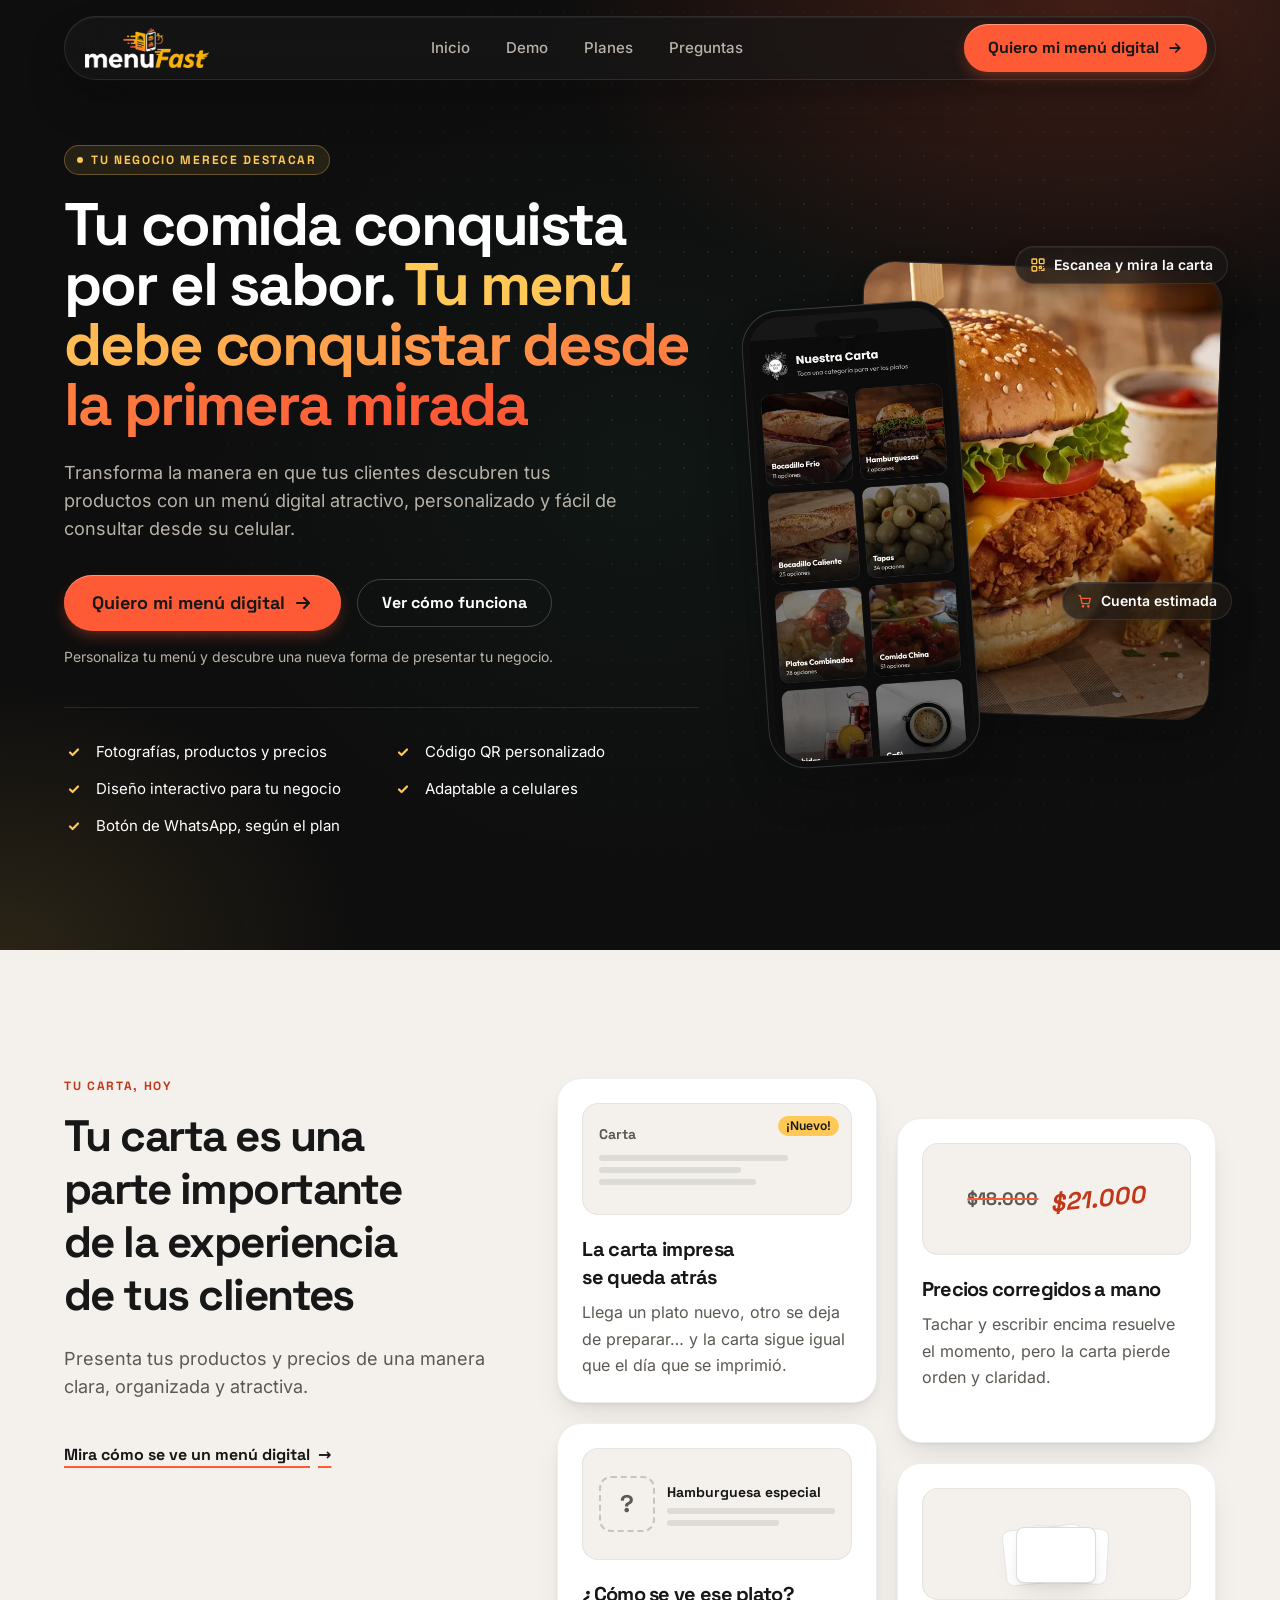
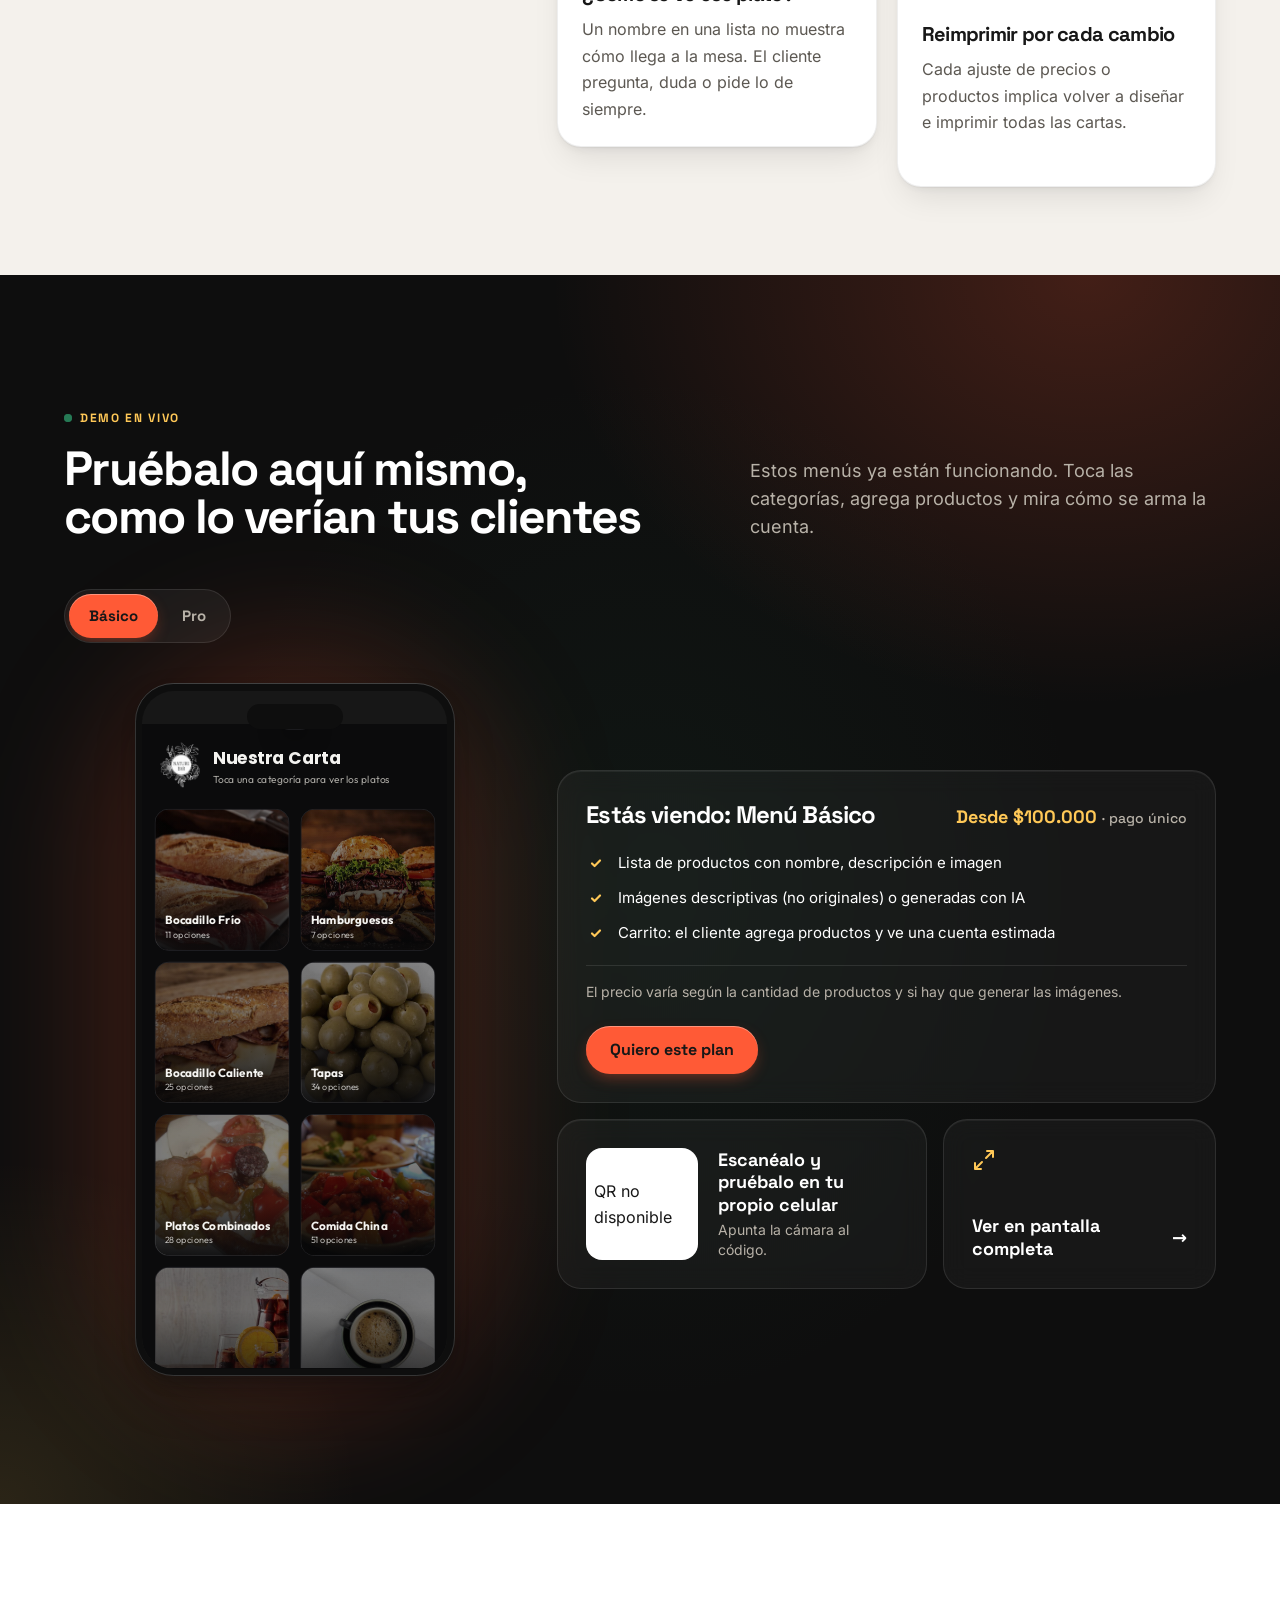
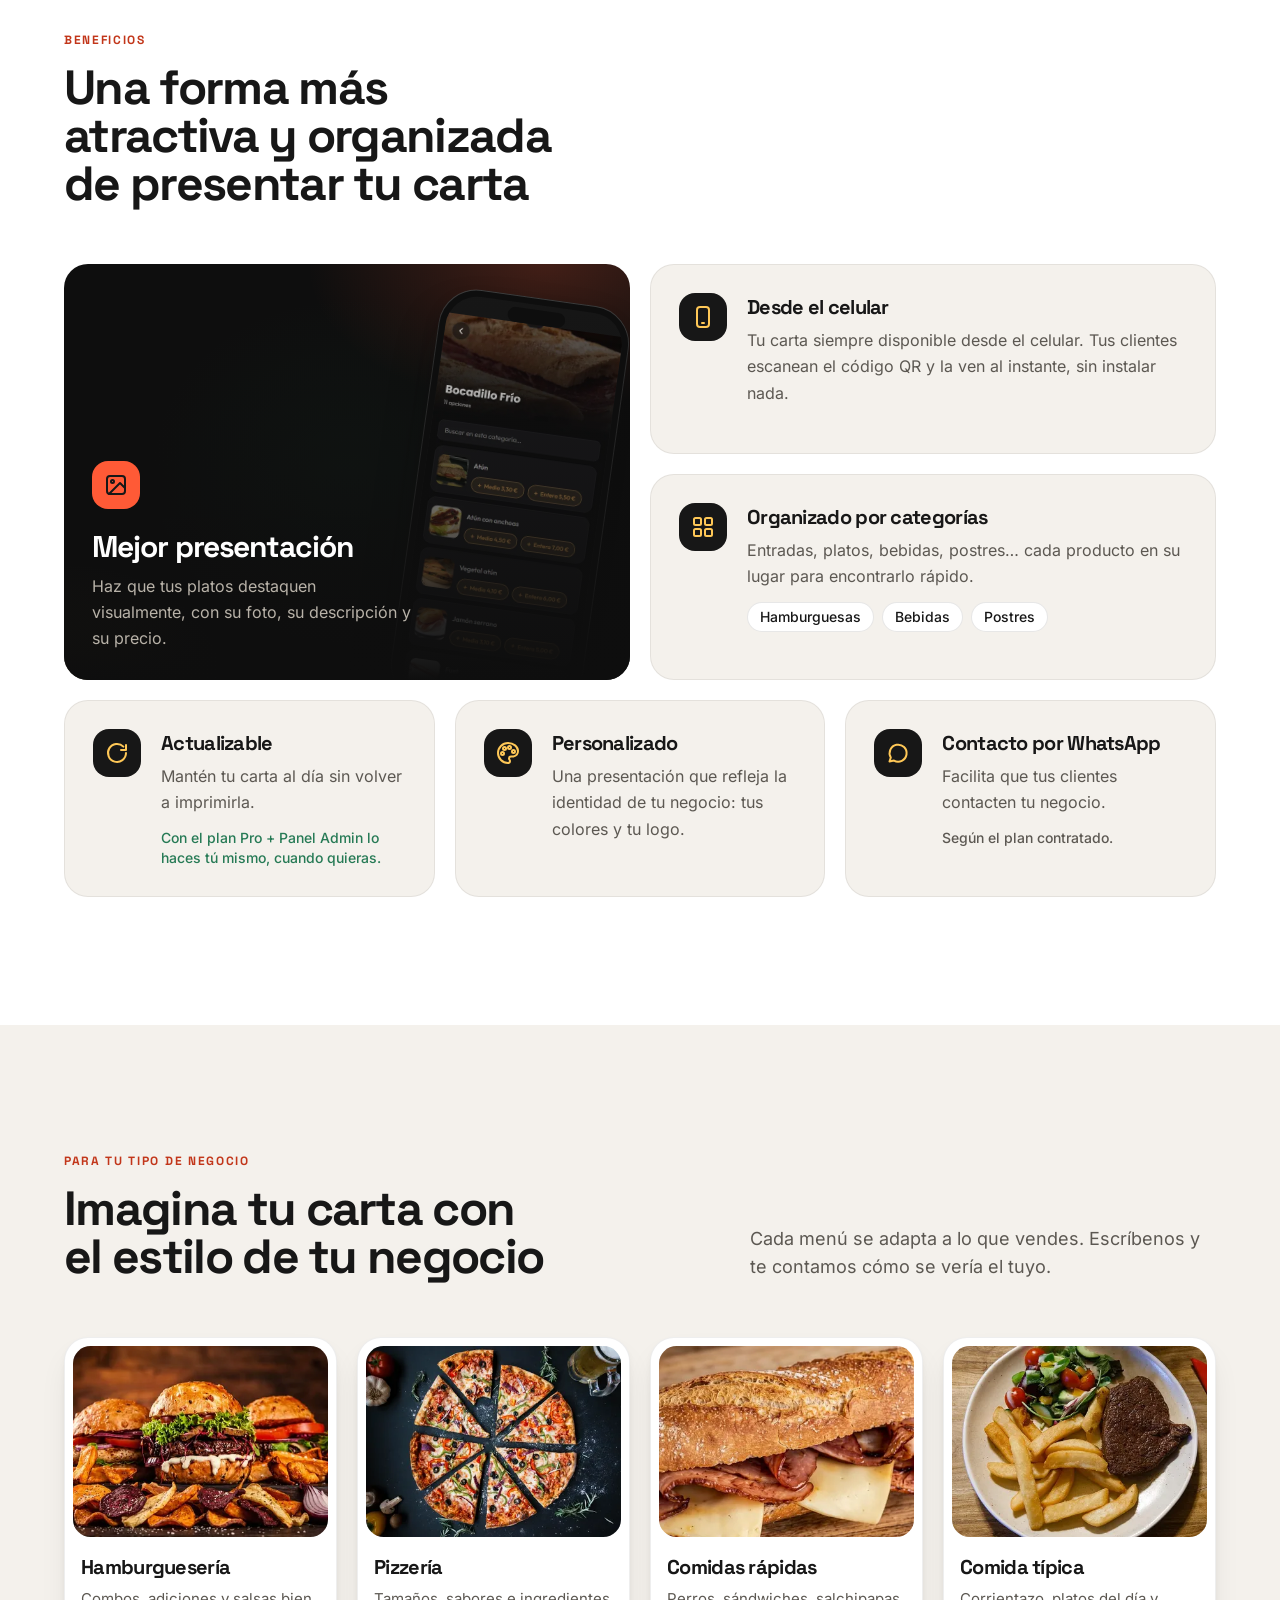
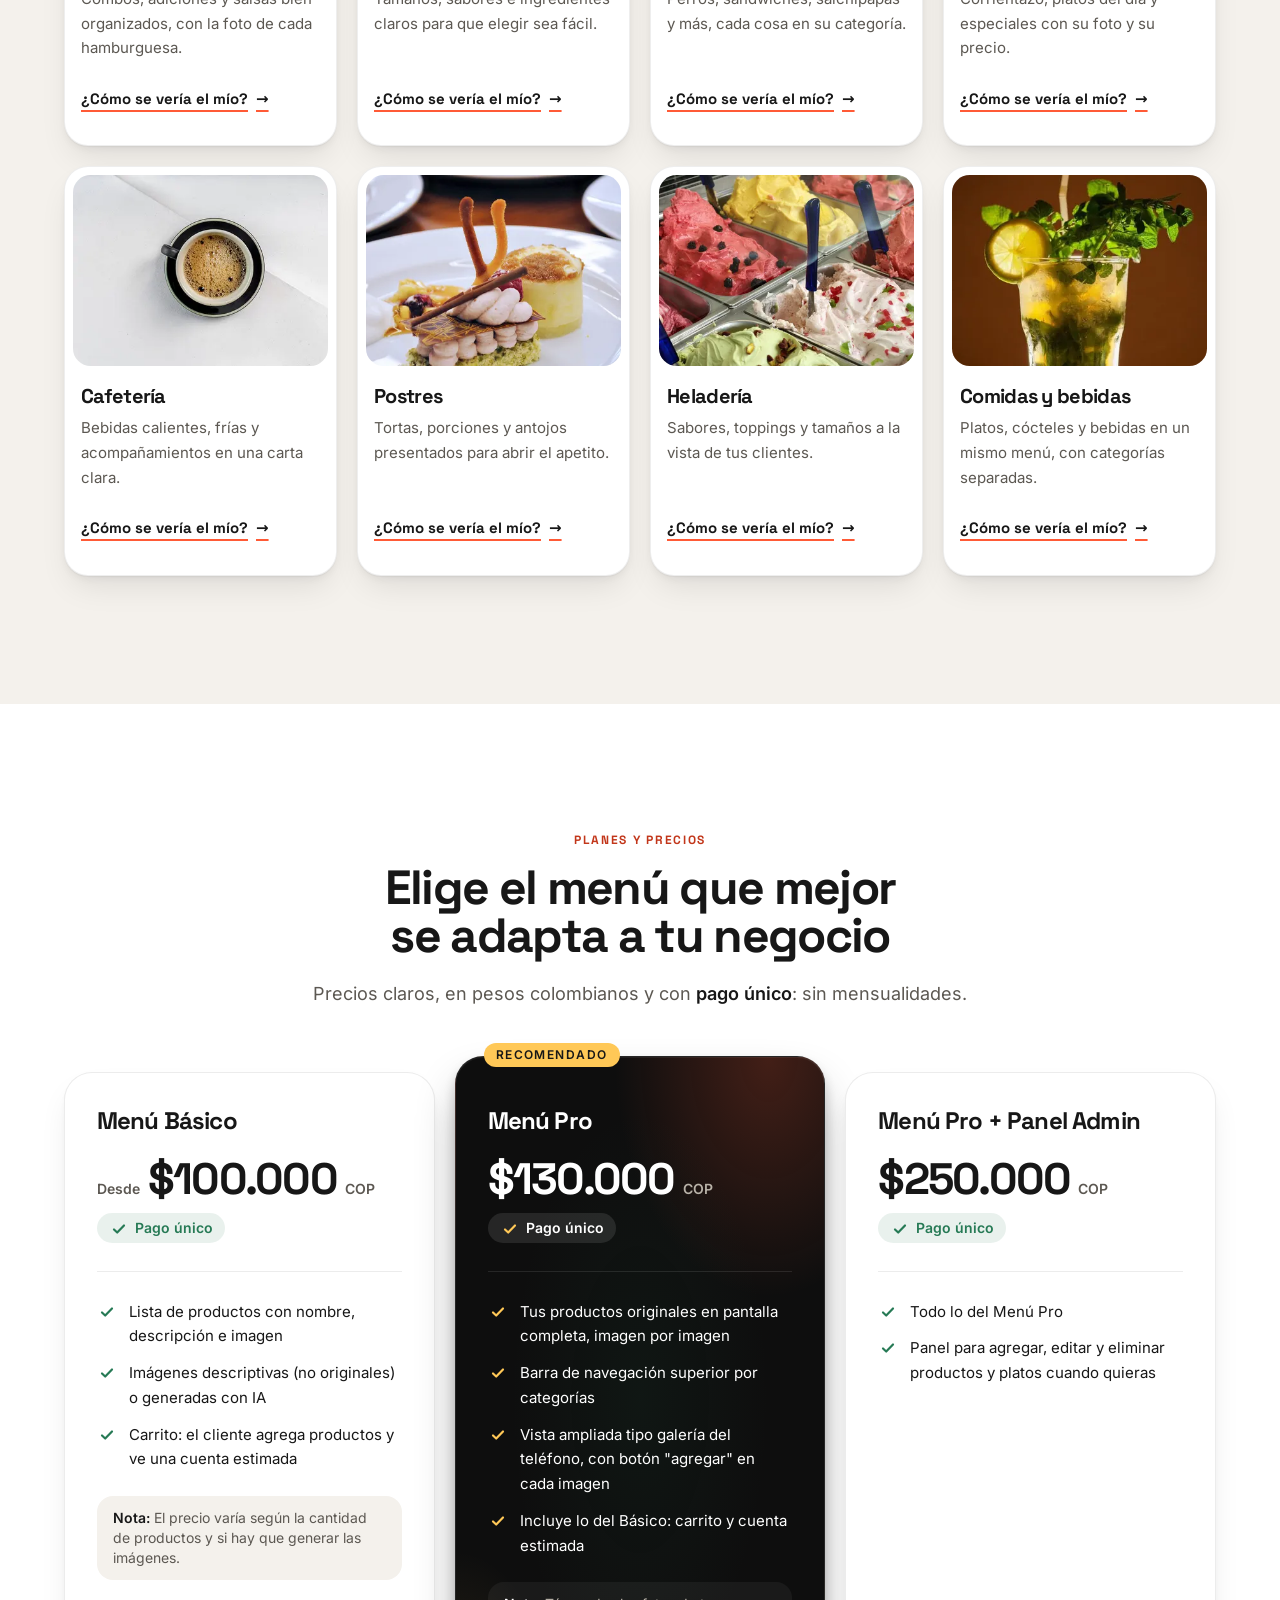
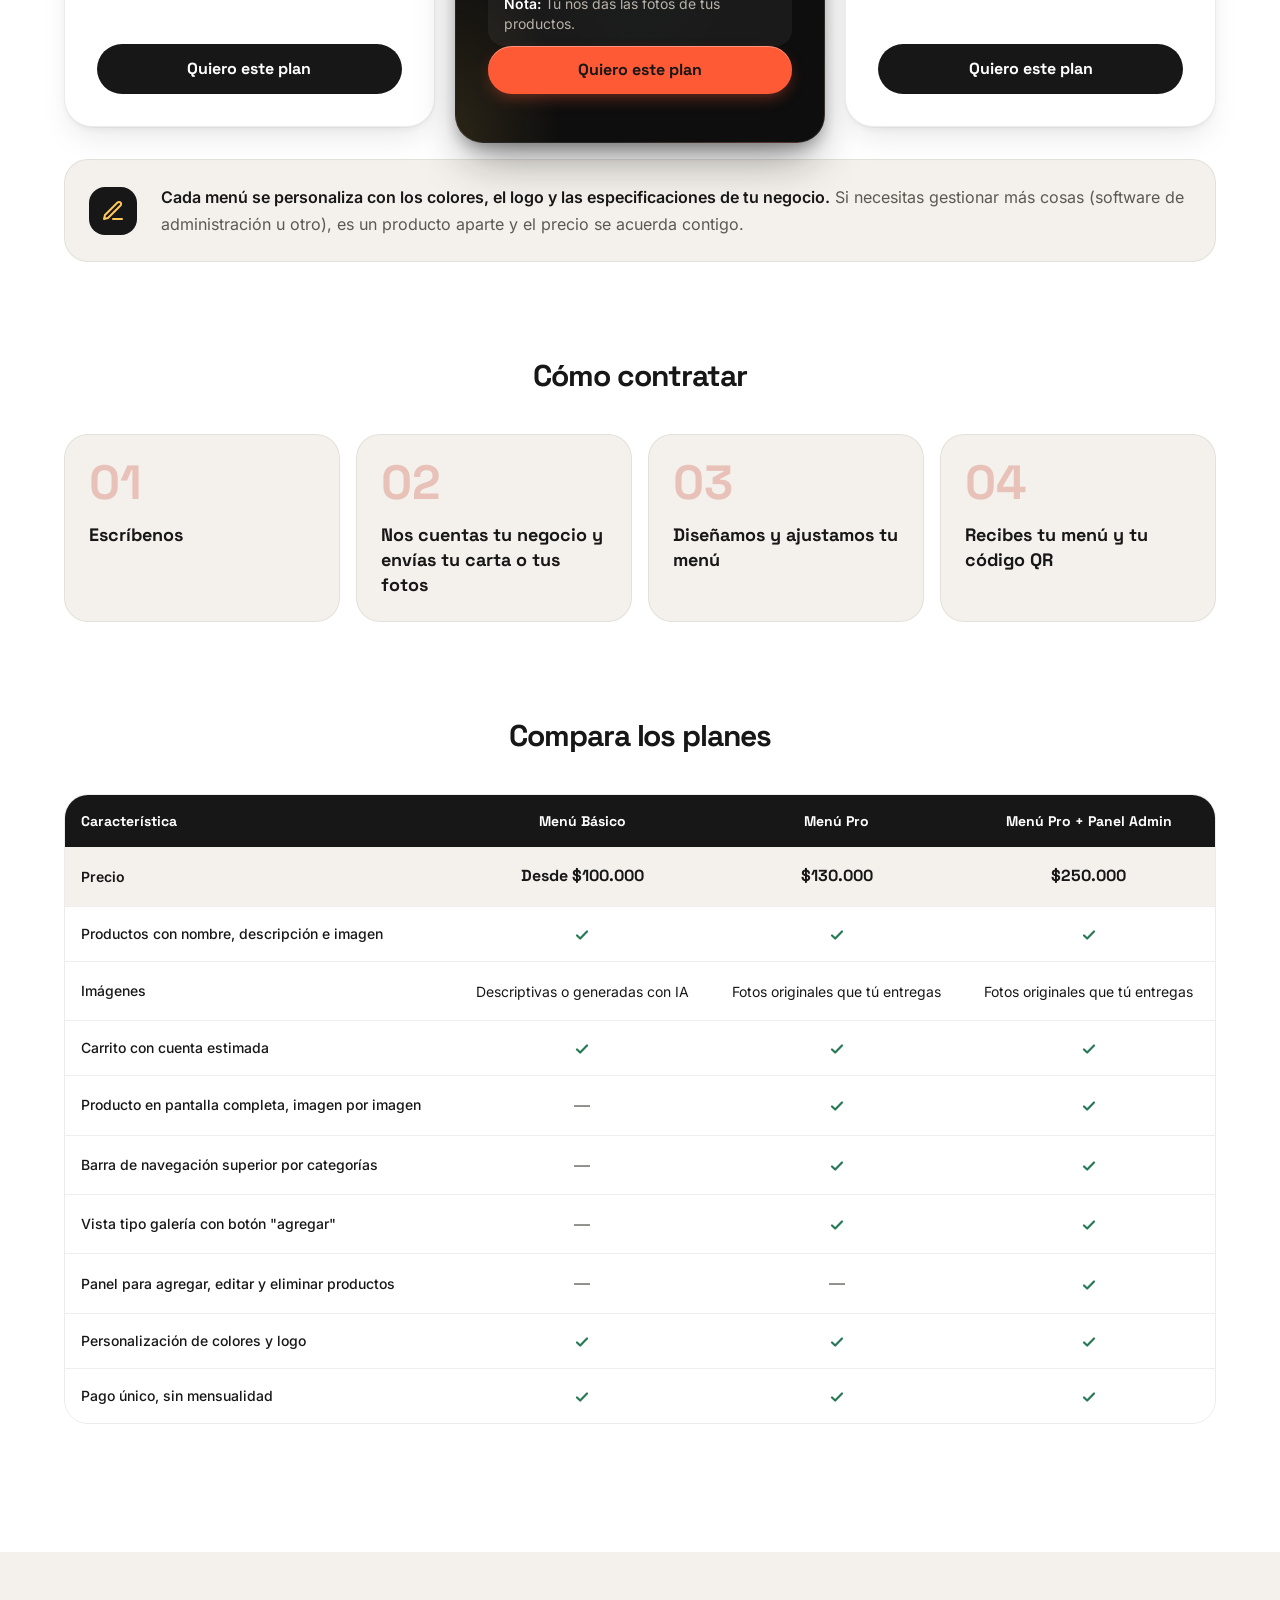
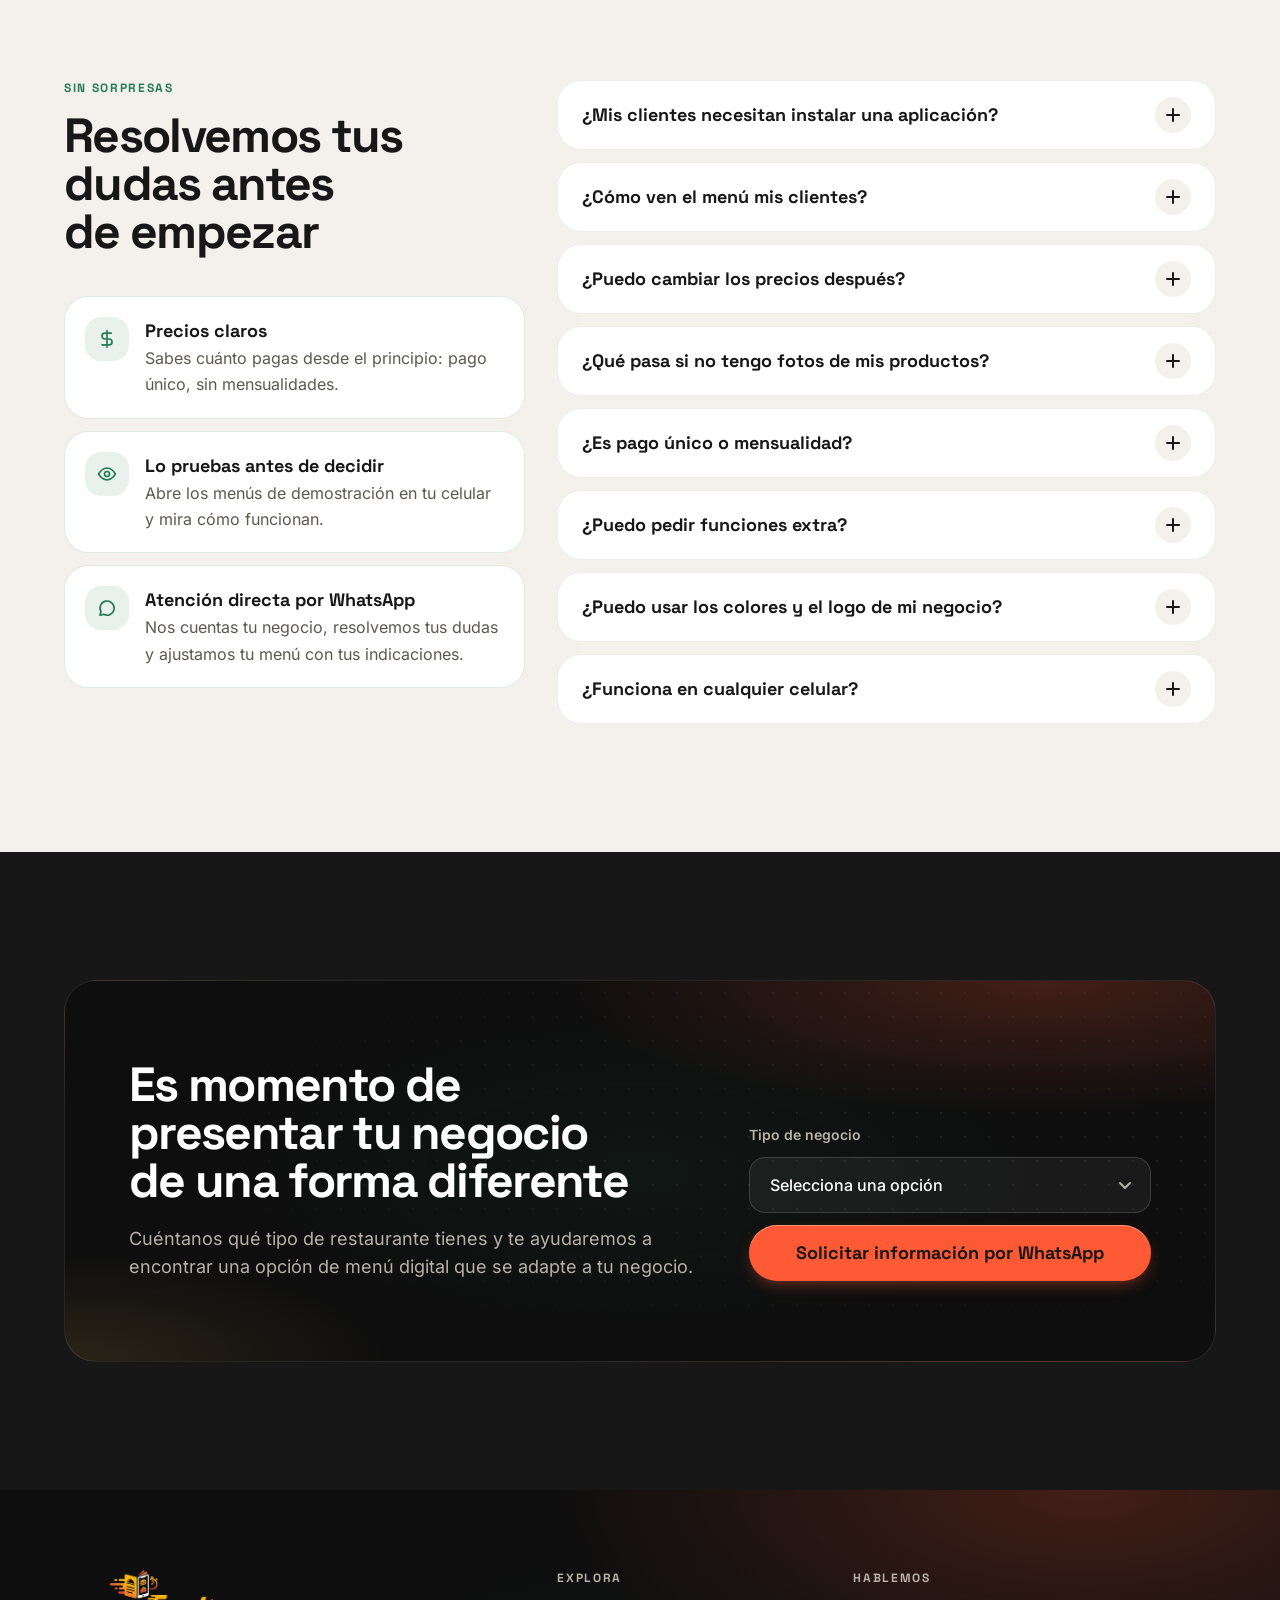
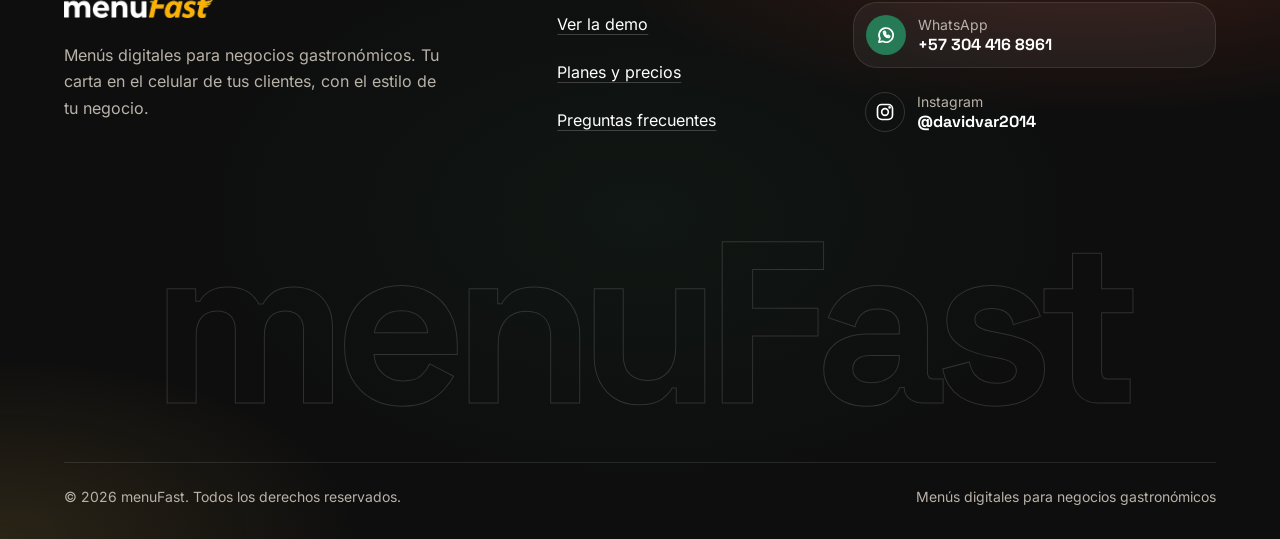
==== commit 61d0c1df: "sprint-7: animaciones GSAP ScrollTrigger, reduced-motion, responsive y accesibilidad Co-Authored-By:" ====
--- a/index.html
+++ b/index.html
@@ -9,17 +9,19 @@
   <link rel="icon" type="image/png" href="assets/logo/favicon-48.png">
   <link rel="apple-touch-icon" href="assets/logo/apple-touch-icon.png">
 
-  <link rel="preconnect" href="https://fonts.googleapis.com">
-  <link rel="preconnect" href="https://fonts.gstatic.com" crossorigin>
-  <link rel="stylesheet" href="https://fonts.googleapis.com/css2?family=Inter:wght@400;500;600&family=Space+Grotesk:wght@500;700&display=swap">
+  <link rel="preload" href="assets/fonts/space-grotesk-latin.woff2" as="font" type="font/woff2" crossorigin>
+  <link rel="preload" href="assets/fonts/inter-latin.woff2" as="font" type="font/woff2" crossorigin>
+  <link rel="preconnect" href="https://cdnjs.cloudflare.com" crossorigin>
   <link rel="stylesheet" href="css/app.css">
 
   <script src="js/config.js" defer></script>
   <script src="js/main.js" defer></script>
   <script src="https://cdnjs.cloudflare.com/ajax/libs/gsap/3.12.5/gsap.min.js" defer></script>
+  <script src="https://cdnjs.cloudflare.com/ajax/libs/gsap/3.12.5/ScrollTrigger.min.js" defer></script>
   <script src="https://cdnjs.cloudflare.com/ajax/libs/qrcode-generator/1.4.4/qrcode.min.js" defer></script>
   <script src="js/secciones.js" defer></script>
   <script src="js/demo-telefono.js" defer></script>
+  <script src="js/animaciones.js" defer></script>
 </head>
 <body class="min-h-svh overflow-x-clip">
 
@@ -35,8 +37,8 @@
                 group-data-[scroll]/header:bg-carbon/85">
 
       <a href="#inicio" class="flex min-h-11 shrink-0 items-center rounded-pastilla" aria-label="menuFast, ir al inicio">
-        <img src="assets/logo/menufast-logo-claro.webp" alt="menuFast" width="640" height="206"
-             class="h-9 w-auto sm:h-10" fetchpriority="high">
+        <img src="assets/logo/menufast-logo-claro-320.webp" alt="menuFast" width="320" height="103"
+             class="h-9 w-auto sm:h-10">
       </a>
 
       <nav aria-label="Principal" class="hidden lg:block">
@@ -129,7 +131,7 @@
                  srcset="assets/img/hero-hamburguesa-480.webp 480w, assets/img/hero-hamburguesa-800.webp 800w, assets/img/hero-hamburguesa-1200.webp 1200w"
                  sizes="(min-width: 1024px) 360px, 70vw"
                  width="800" height="1000" alt="Hamburguesa de pollo apanado con queso, lechuga y tomate, acompañada de papas fritas"
-                 class="aspect-[4/5] w-full object-cover" fetchpriority="high" decoding="async">
+                 class="aspect-[4/5] w-full object-cover" decoding="async">
             <div class="absolute inset-0 bg-gradient-to-t from-carbon-hondo/60 via-transparent to-transparent" aria-hidden="true"></div>
           </div>
 
@@ -161,7 +163,7 @@
     <section id="problema" aria-labelledby="problema-titulo" class="bg-crema px-4 py-24 sm:px-6 lg:py-32">
       <div class="mx-auto grid max-w-6xl gap-12 lg:grid-cols-12 lg:gap-8">
 
-        <div class="lg:sticky lg:top-32 lg:col-span-5 lg:self-start">
+        <div class="lg:sticky lg:top-32 lg:col-span-5 lg:self-start" data-animar>
           <p class="etiqueta text-coral-texto">Tu carta, hoy</p>
           <h2 id="problema-titulo" class="mt-4 text-3xl sm:text-[2.75rem]">
             Tu carta es una parte importante de la experiencia de tus clientes
@@ -173,7 +175,7 @@
         </div>
 
         <ul class="grid gap-4 sm:grid-cols-2 lg:col-span-7 lg:gap-5">
-          <li class="tarjeta-problema">
+          <li data-animar class="tarjeta-problema">
             <div class="vineta" aria-hidden="true">
               <span class="font-display text-sm font-bold text-gris">Carta</span>
               <span class="mt-2 block h-1.5 w-4/5 rounded-pastilla bg-carbon/10"></span>
@@ -185,7 +187,7 @@
             <p class="mt-2 text-gris">Llega un plato nuevo, otro se deja de preparar… y la carta sigue igual que el día que se imprimió.</p>
           </li>
 
-          <li class="tarjeta-problema sm:translate-y-10">
+          <li data-animar class="tarjeta-problema sm:translate-y-10">
             <div class="vineta flex items-center justify-center gap-3" aria-hidden="true">
               <span class="font-display text-lg font-bold text-gris line-through decoration-coral decoration-2">$18.000</span>
               <span class="-rotate-6 font-display text-2xl font-bold italic text-coral-texto">$21.000</span>
@@ -194,7 +196,7 @@
             <p class="mt-2 text-gris">Tachar y escribir encima resuelve el momento, pero la carta pierde orden y claridad.</p>
           </li>
 
-          <li class="tarjeta-problema">
+          <li data-animar class="tarjeta-problema">
             <div class="vineta flex items-center gap-3" aria-hidden="true">
               <span class="grid size-14 shrink-0 place-items-center rounded-xl border-2 border-dashed border-carbon/20 font-display text-2xl font-bold text-gris">?</span>
               <span class="grow">
@@ -207,7 +209,7 @@
             <p class="mt-2 text-gris">Un nombre en una lista no muestra cómo llega a la mesa. El cliente pregunta, duda o pide lo de siempre.</p>
           </li>
 
-          <li class="tarjeta-problema sm:translate-y-10">
+          <li data-animar class="tarjeta-problema sm:translate-y-10">
             <div class="vineta relative flex items-end justify-center" aria-hidden="true">
               <span class="absolute bottom-4 h-14 w-20 -translate-x-3 -rotate-6 rounded-lg border border-carbon/10 bg-blanco"></span>
               <span class="absolute bottom-4 h-14 w-20 translate-x-3 rotate-3 rounded-lg border border-carbon/10 bg-blanco"></span>
@@ -224,7 +226,7 @@
     <section id="demo" aria-labelledby="demo-titulo" class="malla-carbon relative isolate overflow-hidden px-4 py-24 text-blanco sm:px-6 lg:py-32">
       <div class="mx-auto max-w-6xl">
 
-        <div class="grid gap-6 lg:grid-cols-12 lg:items-end">
+        <div class="grid gap-6 lg:grid-cols-12 lg:items-end" data-animar>
           <div class="lg:col-span-7">
             <p class="etiqueta inline-flex items-center gap-2 text-amarillo">
               <span class="relative flex size-2" aria-hidden="true">
@@ -430,7 +432,7 @@
         <!-- Tabla comparativa -->
         <div class="mt-24" data-animar>
           <h3 class="text-center text-2xl sm:text-3xl">Compara los planes</h3>
-          <div class="mt-10 overflow-x-auto rounded-tarjeta border border-carbon/[0.08]" tabindex="0" role="region" aria-labelledby="tabla-titulo">
+          <div class="relative mt-10 overflow-x-auto rounded-tarjeta border border-carbon/[0.08]" tabindex="0" role="region" aria-labelledby="tabla-titulo">
             <table class="w-full min-w-[40rem] border-collapse text-left">
               <caption id="tabla-titulo" class="sr-only">Comparación de lo que incluye cada plan</caption>
               <thead id="tabla-cabecera" class="bg-carbon text-blanco"></thead>
@@ -518,7 +520,7 @@
     <div class="mx-auto grid max-w-6xl gap-12 sm:grid-cols-2 lg:grid-cols-12 lg:gap-8">
 
       <div class="sm:col-span-2 lg:col-span-5">
-        <img src="assets/logo/menufast-logo-claro.webp" alt="menuFast" width="640" height="206"
+        <img src="assets/logo/menufast-logo-claro-320.webp" alt="menuFast" width="320" height="103"
              loading="lazy" class="h-12 w-auto">
         <p class="mt-6 max-w-sm text-gris-claro">
           Menús digitales para negocios gastronómicos. Tu carta en el celular de tus clientes, con el estilo de tu negocio.
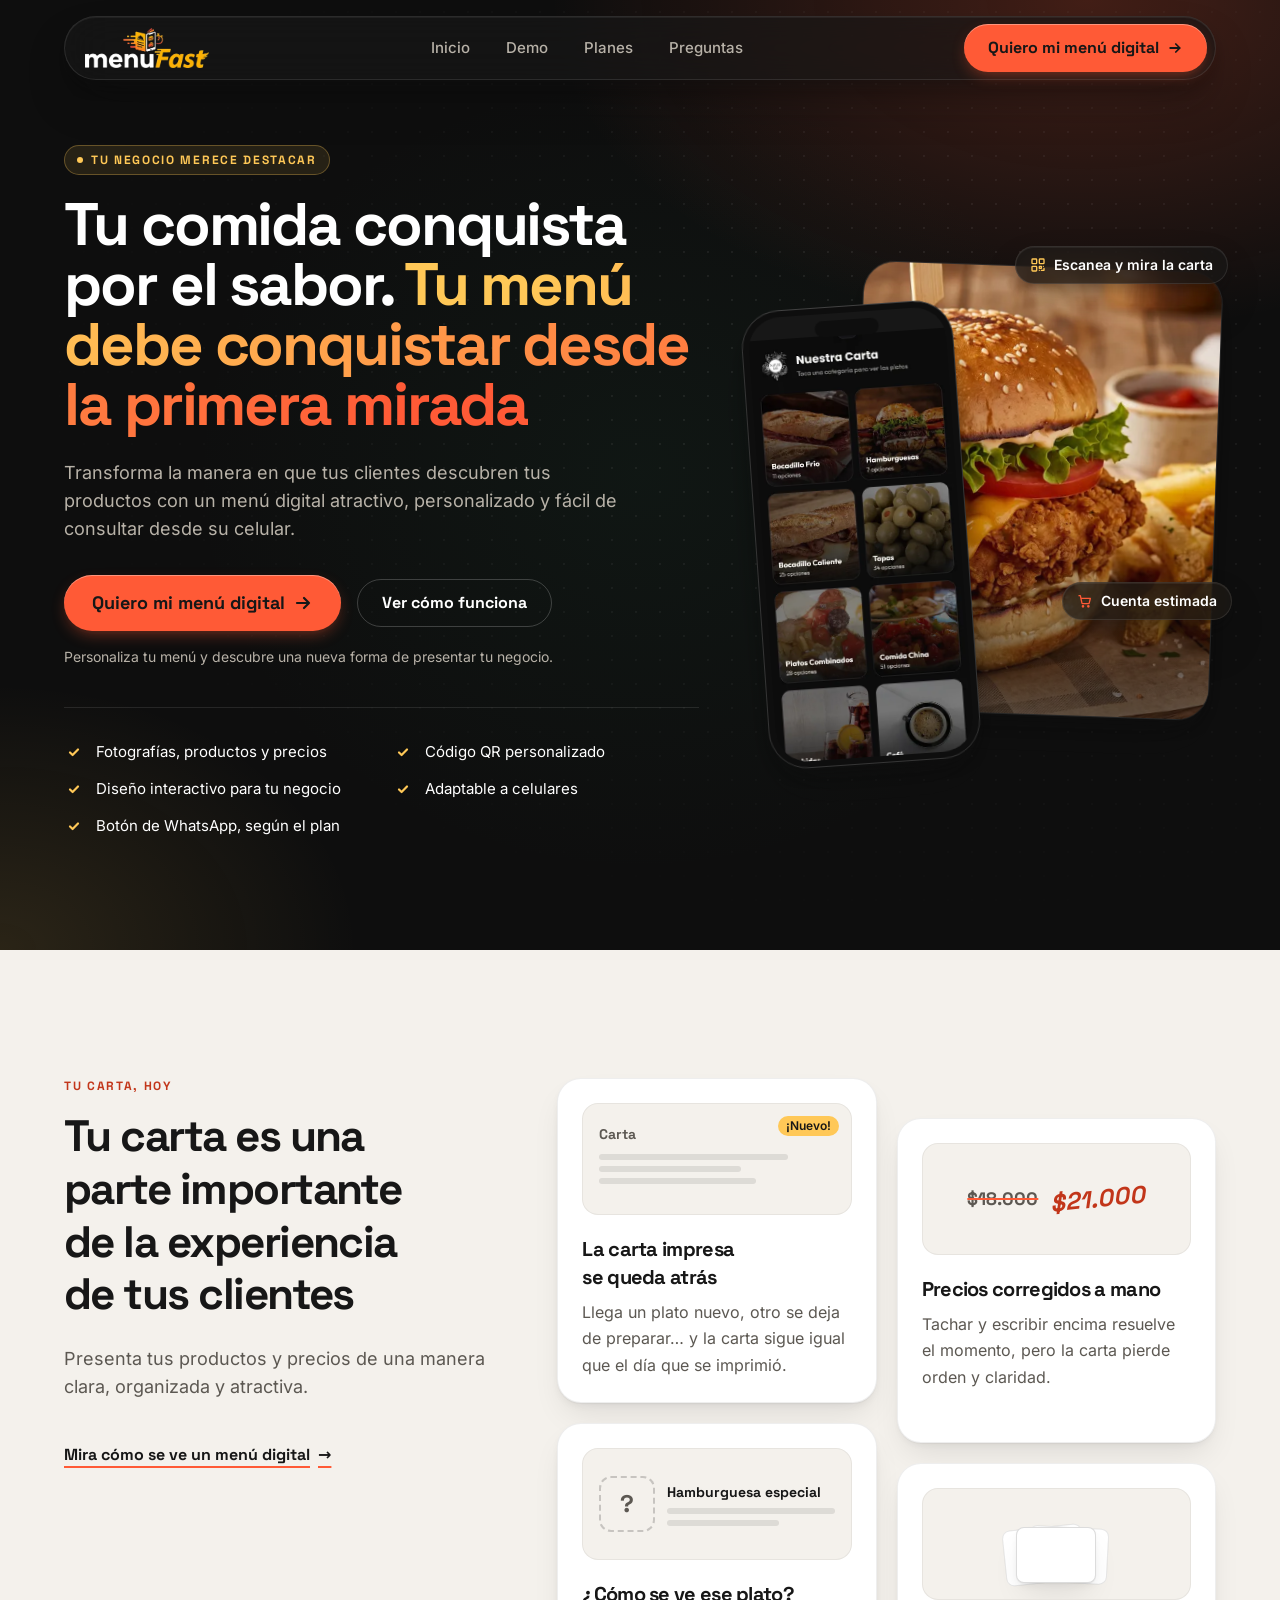
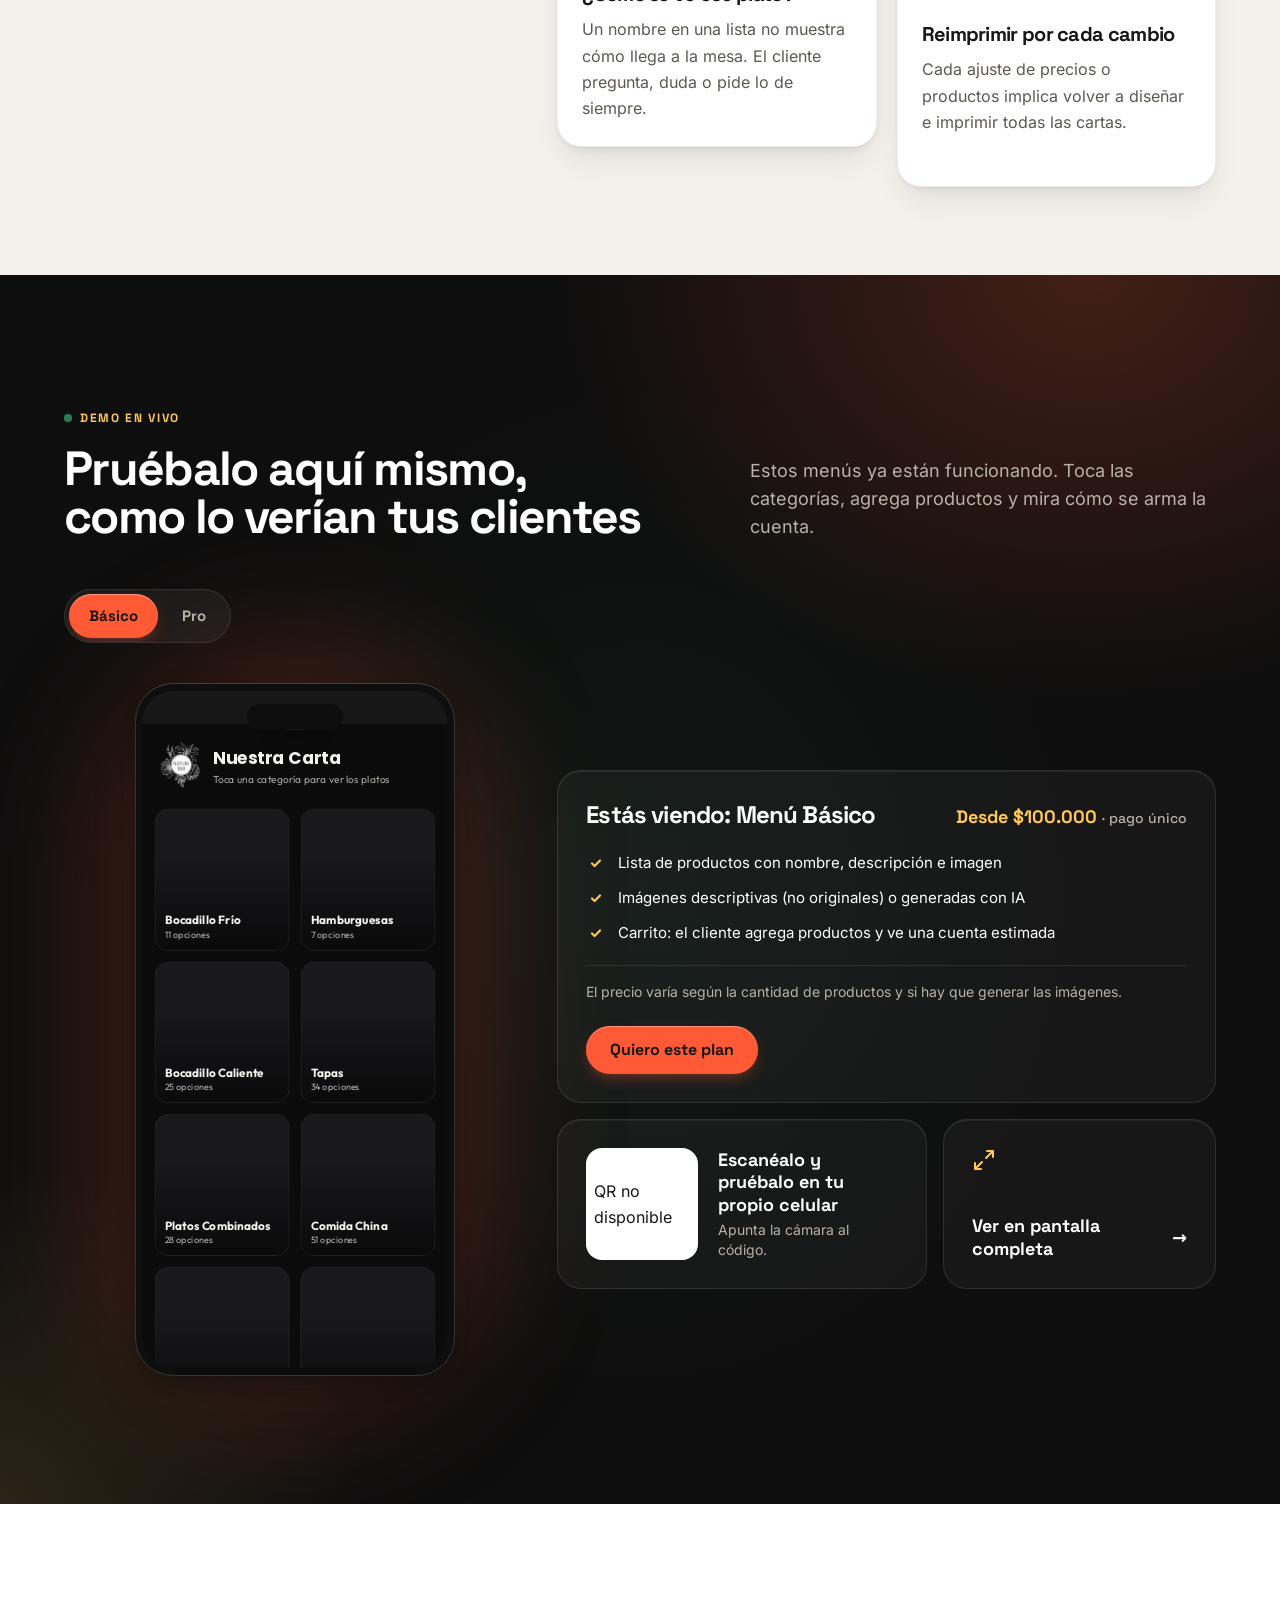
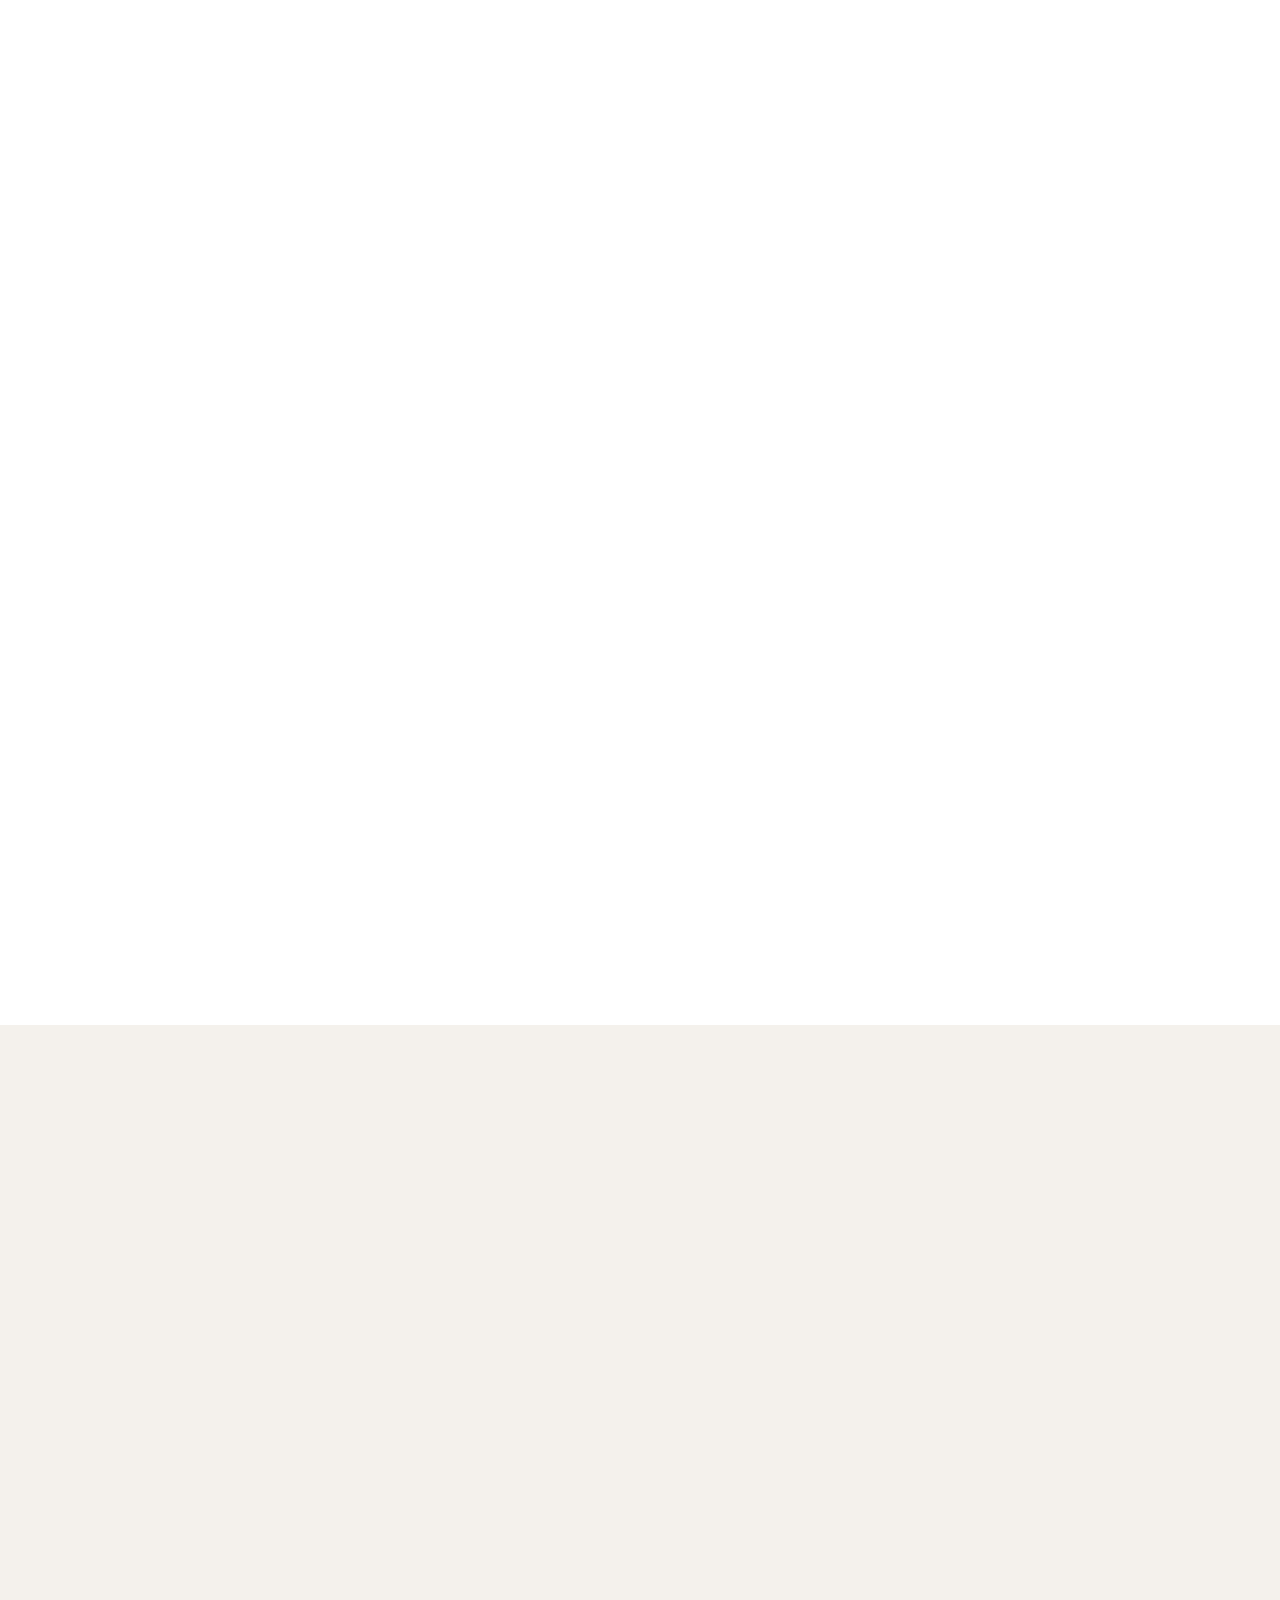
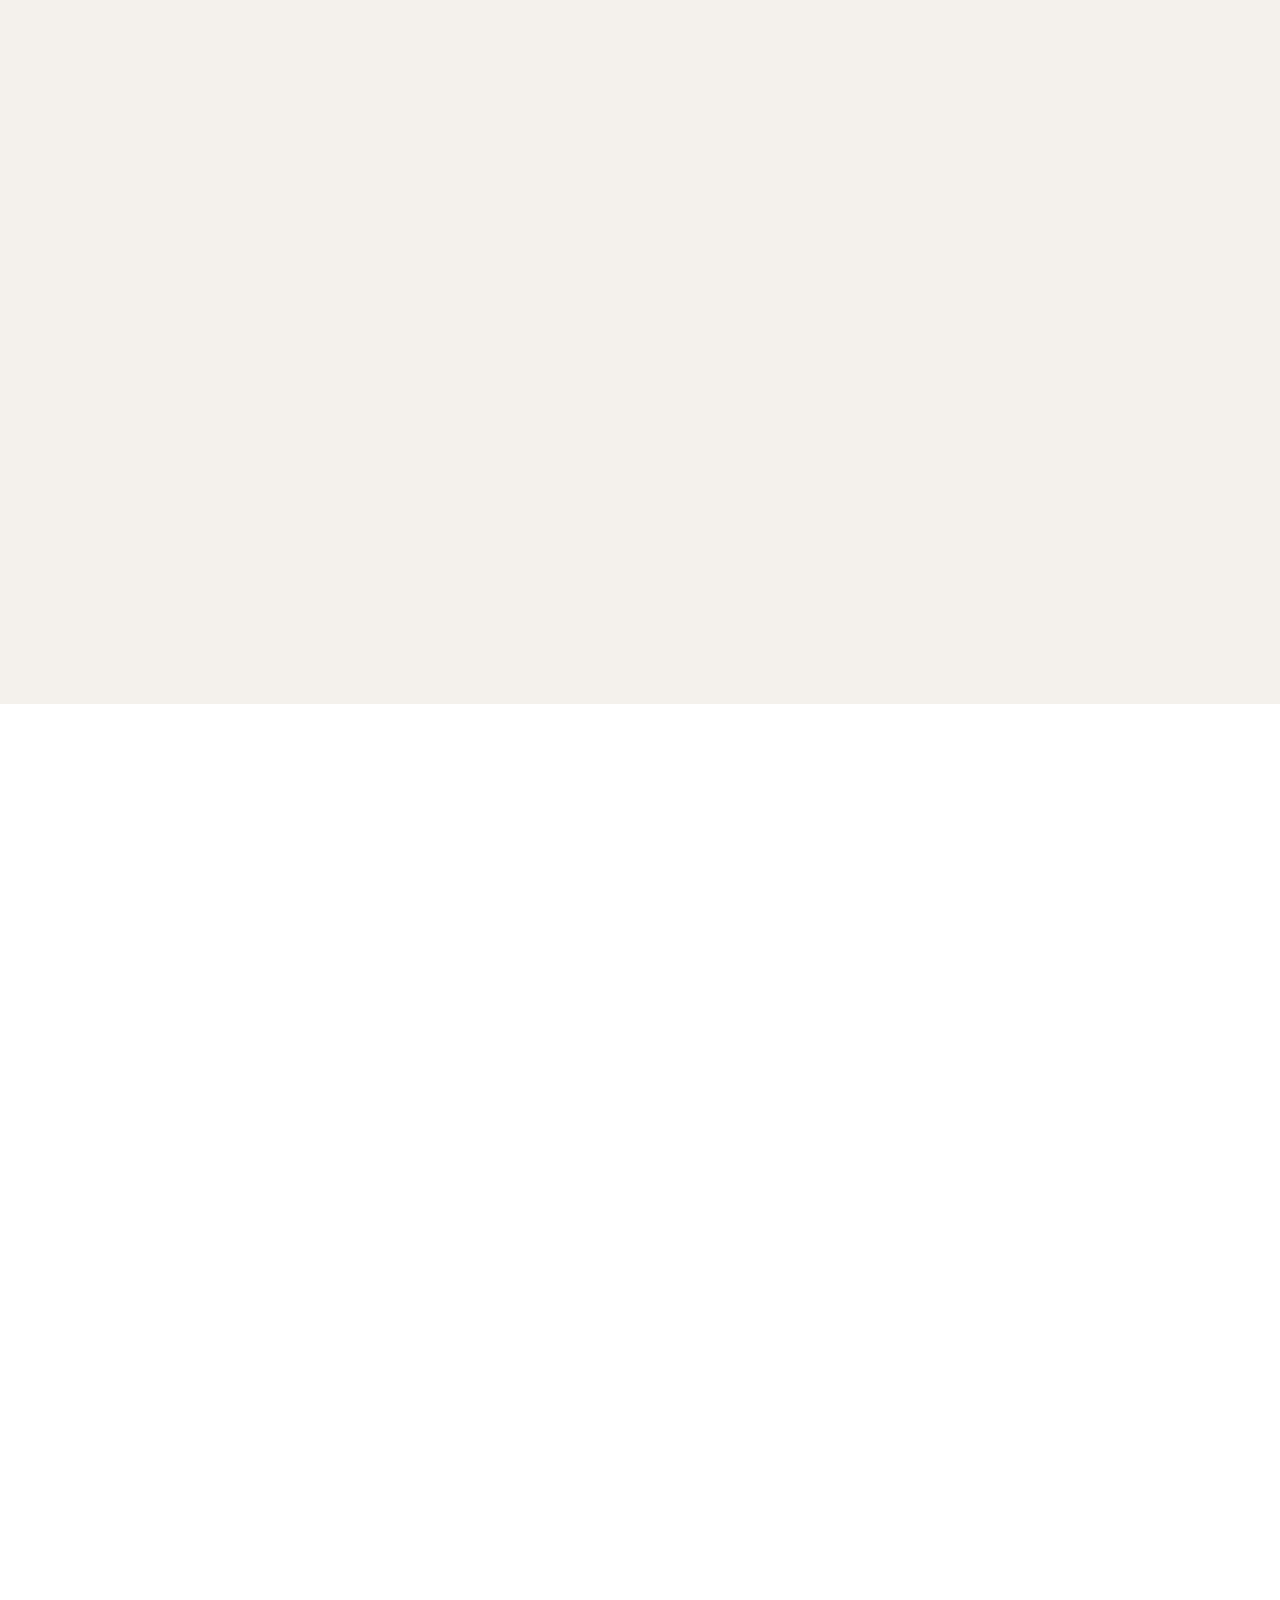
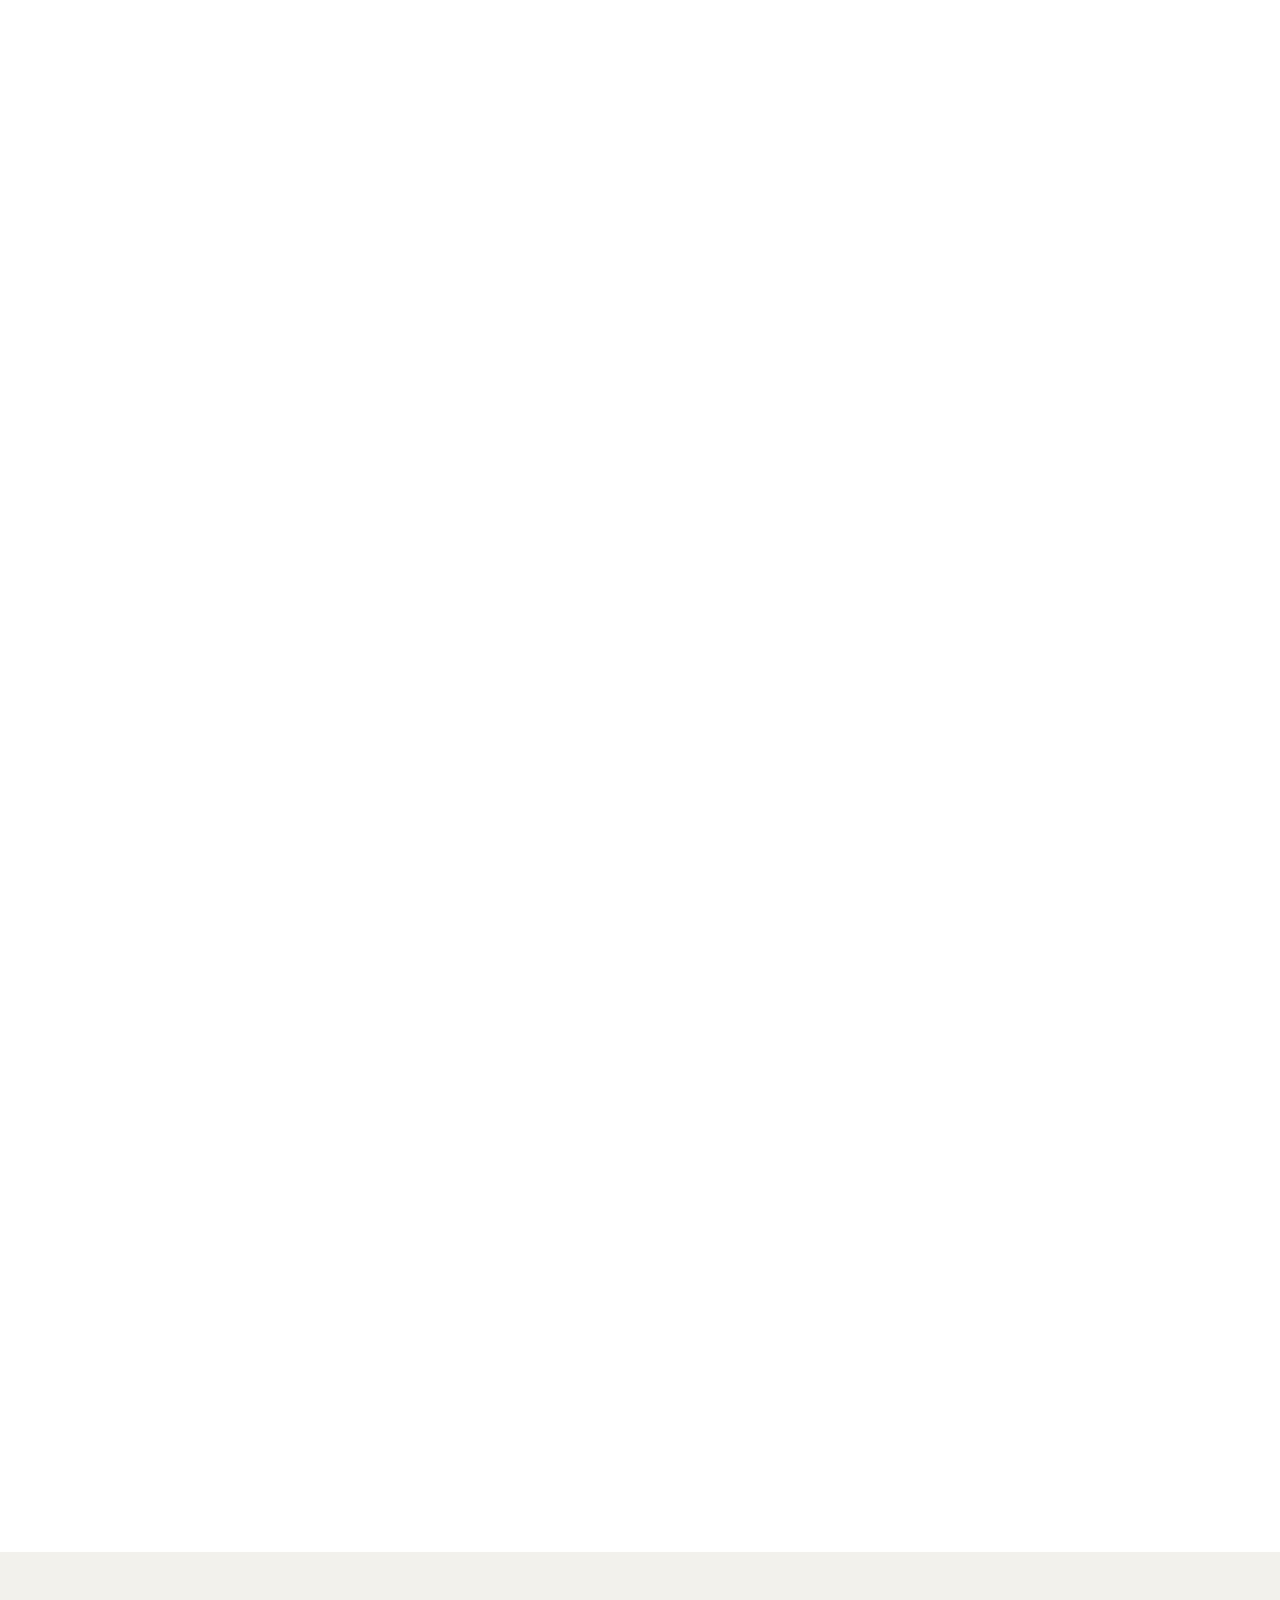
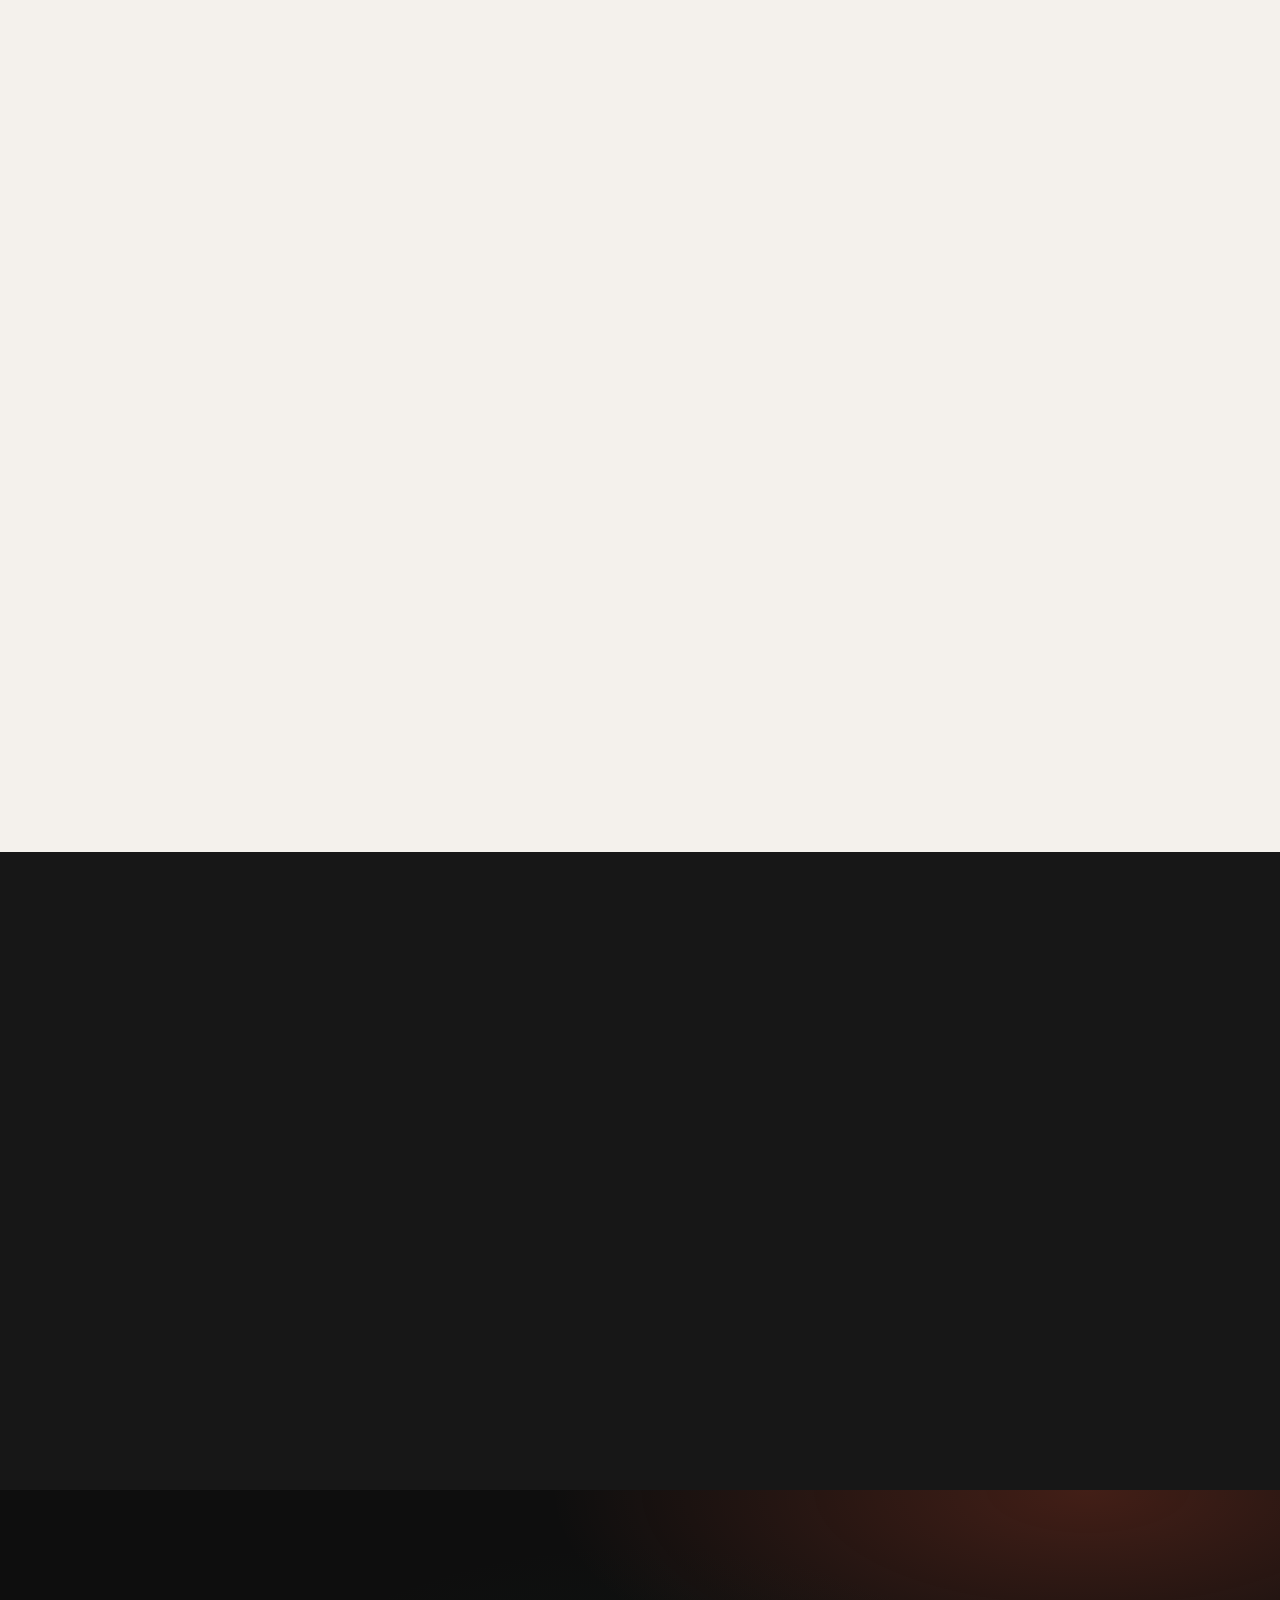
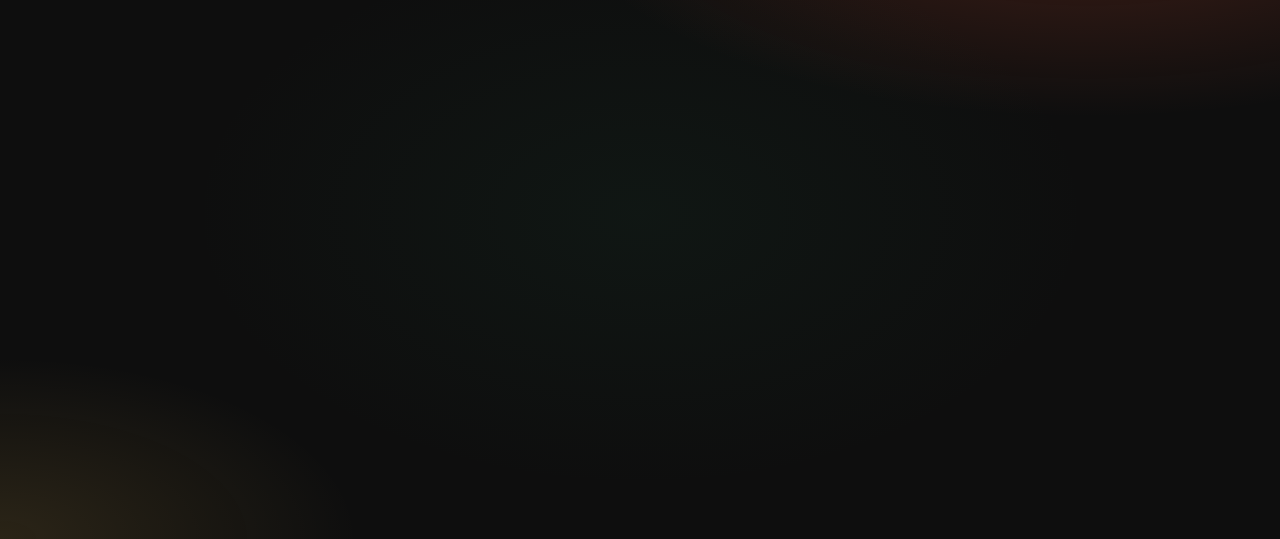
==== commit 336f269b: "sprint-8 (parcial): SEO, Open Graph, JSON-LD, medición, QR medible, A/B y optimizaciones de carga Co" ====
--- a/index.html
+++ b/index.html
@@ -6,19 +6,29 @@
   <title>menuFast · Menús digitales para negocios gastronómicos</title>
   <meta name="description" content="Menús digitales personalizados para restaurantes, cafeterías y negocios de comida en Colombia. Tu carta en el celular de tus clientes, con código QR y el estilo de tu negocio.">
   <meta name="theme-color" content="">
+  <meta name="robots" content="index, follow">
+  <!-- TODO: cuando haya dominio, agregar <link rel="canonical" href="https://DOMINIO/"> y
+       cambiar og:url y og:image por URLs absolutas (WhatsApp y Facebook las exigen). -->
+  <meta property="og:type" content="website">
+  <meta property="og:locale" content="es_CO">
+  <meta property="og:site_name" content="menuFast">
+  <meta property="og:title" content="menuFast · Tu carta en el celular de tus clientes">
+  <meta property="og:description" content="Menús digitales personalizados para restaurantes y negocios de comida en Colombia: fotos, precios, categorías y código QR. Planes desde $100.000, pago único.">
+  <meta property="og:image" content="assets/og/og-image.jpg">
+  <meta property="og:image:width" content="1200">
+  <meta property="og:image:height" content="630">
+  <meta property="og:image:alt" content="Logo de menuFast junto a un celular que muestra un menú digital">
+  <meta name="twitter:card" content="summary_large_image">
+  <link rel="icon" href="favicon.ico" sizes="any">
   <link rel="icon" type="image/png" href="assets/logo/favicon-48.png">
   <link rel="apple-touch-icon" href="assets/logo/apple-touch-icon.png">
 
   <link rel="preload" href="assets/fonts/space-grotesk-latin.woff2" as="font" type="font/woff2" crossorigin>
   <link rel="preload" href="assets/fonts/inter-latin.woff2" as="font" type="font/woff2" crossorigin>
-  <link rel="preconnect" href="https://cdnjs.cloudflare.com" crossorigin>
   <link rel="stylesheet" href="css/app.css">
 
   <script src="js/config.js" defer></script>
   <script src="js/main.js" defer></script>
-  <script src="https://cdnjs.cloudflare.com/ajax/libs/gsap/3.12.5/gsap.min.js" defer></script>
-  <script src="https://cdnjs.cloudflare.com/ajax/libs/gsap/3.12.5/ScrollTrigger.min.js" defer></script>
-  <script src="https://cdnjs.cloudflare.com/ajax/libs/qrcode-generator/1.4.4/qrcode.min.js" defer></script>
   <script src="js/secciones.js" defer></script>
   <script src="js/demo-telefono.js" defer></script>
   <script src="js/animaciones.js" defer></script>
@@ -51,7 +61,7 @@
       </nav>
 
       <div class="flex items-center gap-2">
-        <a data-wa class="btn-cta group hidden h-12 sm:inline-flex">
+        <a data-wa data-origen="header" class="btn-cta group hidden h-12 sm:inline-flex">
           Quiero mi menú digital
           <svg aria-hidden="true" viewBox="0 0 20 20" class="size-4 transition-transform duration-300 ease-premium group-hover:translate-x-0.5" fill="none" stroke="currentColor" stroke-width="2.2" stroke-linecap="round" stroke-linejoin="round"><path d="M4 10h12M11 5l5 5-5 5"/></svg>
         </a>
@@ -78,7 +88,7 @@
           <li><a href="#preguntas" class="nav-enlace-movil">Preguntas <span aria-hidden="true">04</span></a></li>
         </ul>
       </nav>
-      <a data-wa class="btn-cta mt-3 w-full">Quiero mi menú digital</a>
+      <a data-wa data-origen="menu-movil" class="btn-cta mt-3 w-full">Quiero mi menú digital</a>
     </div>
   </header>
 
@@ -107,7 +117,7 @@
           </p>
 
           <div class="mt-7 flex flex-col items-start gap-3 sm:mt-8 sm:flex-row sm:items-center sm:gap-4">
-            <a data-wa class="btn-cta group h-14 px-7 text-lg">
+            <a data-wa data-origen="hero" class="btn-cta group h-14 px-7 text-lg">
               Quiero mi menú digital
               <svg aria-hidden="true" viewBox="0 0 20 20" class="size-5 transition-transform duration-300 ease-premium group-hover:translate-x-1" fill="none" stroke="currentColor" stroke-width="2.2" stroke-linecap="round" stroke-linejoin="round"><path d="M4 10h12M11 5l5 5-5 5"/></svg>
             </a>
@@ -116,17 +126,17 @@
           <p class="mt-4 text-sm text-gris-claro">Personaliza tu menú y descubre una nueva forma de presentar tu negocio.</p>
 
           <ul class="mt-10 grid gap-x-6 gap-y-3 border-t border-blanco/10 pt-8 sm:grid-cols-2" aria-label="Qué incluye">
-            <li class="beneficio-hero">Fotografías, productos y precios</li>
-            <li class="beneficio-hero">Código QR personalizado</li>
-            <li class="beneficio-hero">Diseño interactivo para tu negocio</li>
-            <li class="beneficio-hero">Adaptable a celulares</li>
-            <li class="beneficio-hero">Botón de WhatsApp, según el plan</li>
+            <li class="beneficio-hero entrada">Fotografías, productos y precios</li>
+            <li class="beneficio-hero entrada">Código QR personalizado</li>
+            <li class="beneficio-hero entrada">Diseño interactivo para tu negocio</li>
+            <li class="beneficio-hero entrada">Adaptable a celulares</li>
+            <li class="beneficio-hero entrada">Botón de WhatsApp, según el plan</li>
           </ul>
         </div>
 
         <!-- Visual: foto + celular superpuesto -->
         <div class="relative mx-auto w-full max-w-md lg:col-span-5 lg:max-w-none">
-          <div class="relative ml-auto w-[78%] rotate-[2deg] overflow-hidden rounded-[2rem] border border-blanco/10 shadow-flotante">
+          <div class="entrada-foto relative ml-auto w-[78%] rotate-[2deg] overflow-hidden rounded-[2rem] border border-blanco/10 shadow-flotante">
             <img src="assets/img/hero-hamburguesa-800.webp"
                  srcset="assets/img/hero-hamburguesa-480.webp 480w, assets/img/hero-hamburguesa-800.webp 800w, assets/img/hero-hamburguesa-1200.webp 1200w"
                  sizes="(min-width: 1024px) 360px, 70vw"
@@ -136,7 +146,7 @@
           </div>
 
           <!-- Celular con captura de una demo real -->
-          <div class="telefono absolute -bottom-10 left-0 w-[46%] -rotate-[4deg] sm:-bottom-12">
+          <div class="entrada-telefono telefono absolute -bottom-10 left-0 w-[46%] -rotate-[4deg] sm:-bottom-12">
             <div class="telefono__pantalla">
               <img src="assets/img/capturas/basico-inicio-390.webp"
                    srcset="assets/img/capturas/basico-inicio-390.webp 390w, assets/img/capturas/basico-inicio-780.webp 780w"
@@ -147,11 +157,11 @@
           </div>
 
           <!-- Etiquetas flotantes -->
-          <p class="chip-vidrio absolute -top-5 right-2 sm:-right-3" aria-hidden="true">
+          <p class="entrada chip-vidrio absolute -top-5 right-2 sm:-right-3" aria-hidden="true">
             <svg viewBox="0 0 24 24" class="size-4 text-amarillo" fill="none" stroke="currentColor" stroke-width="2" stroke-linecap="round" stroke-linejoin="round"><rect x="3" y="3" width="7" height="7" rx="1"/><rect x="14" y="3" width="7" height="7" rx="1"/><rect x="3" y="14" width="7" height="7" rx="1"/><path d="M14 14h3v3h-3zM20 14v.01M14 20h.01M17 20h4v-3"/></svg>
             Escanea y mira la carta
           </p>
-          <p class="chip-vidrio absolute -right-1 bottom-24 sm:-right-4" aria-hidden="true">
+          <p class="entrada chip-vidrio absolute -right-1 bottom-24 sm:-right-4" aria-hidden="true">
             <svg viewBox="0 0 24 24" class="size-4 text-coral" fill="none" stroke="currentColor" stroke-width="2" stroke-linecap="round" stroke-linejoin="round"><path d="M3 4h2l2.4 11.2a1 1 0 0 0 1 .8h8.9a1 1 0 0 0 1-.8L20 8H6"/><circle cx="9" cy="20" r="1"/><circle cx="17" cy="20" r="1"/></svg>
             Cuenta estimada
           </p>
@@ -540,7 +550,7 @@
         <h2 class="etiqueta text-gris-claro">Hablemos</h2>
         <ul class="mt-4 grid gap-3">
           <li>
-            <a data-wa class="group flex min-h-11 items-center gap-3 rounded-tarjeta border border-blanco/10 bg-blanco/5 p-3 pr-5
+            <a data-wa data-origen="footer" class="group flex min-h-11 items-center gap-3 rounded-tarjeta border border-blanco/10 bg-blanco/5 p-3 pr-5
                               transition-colors duration-300 ease-premium hover:border-verde hover:bg-verde/20">
               <span class="grid size-10 shrink-0 place-items-center rounded-pastilla bg-verde text-blanco">
                 <svg aria-hidden="true" viewBox="0 0 24 24" class="size-5" fill="none" stroke="currentColor" stroke-width="2" stroke-linecap="round" stroke-linejoin="round"><path d="M3.5 20.5l1.3-4A8.5 8.5 0 1 1 8 19.6z"/><path d="M9 8.5c0 3.5 2.5 6.5 6.5 6.5l1-1.6-2-1-1 .9c-1.1-.5-2.2-1.6-2.7-2.7l.9-1-1-2z"/></svg>
